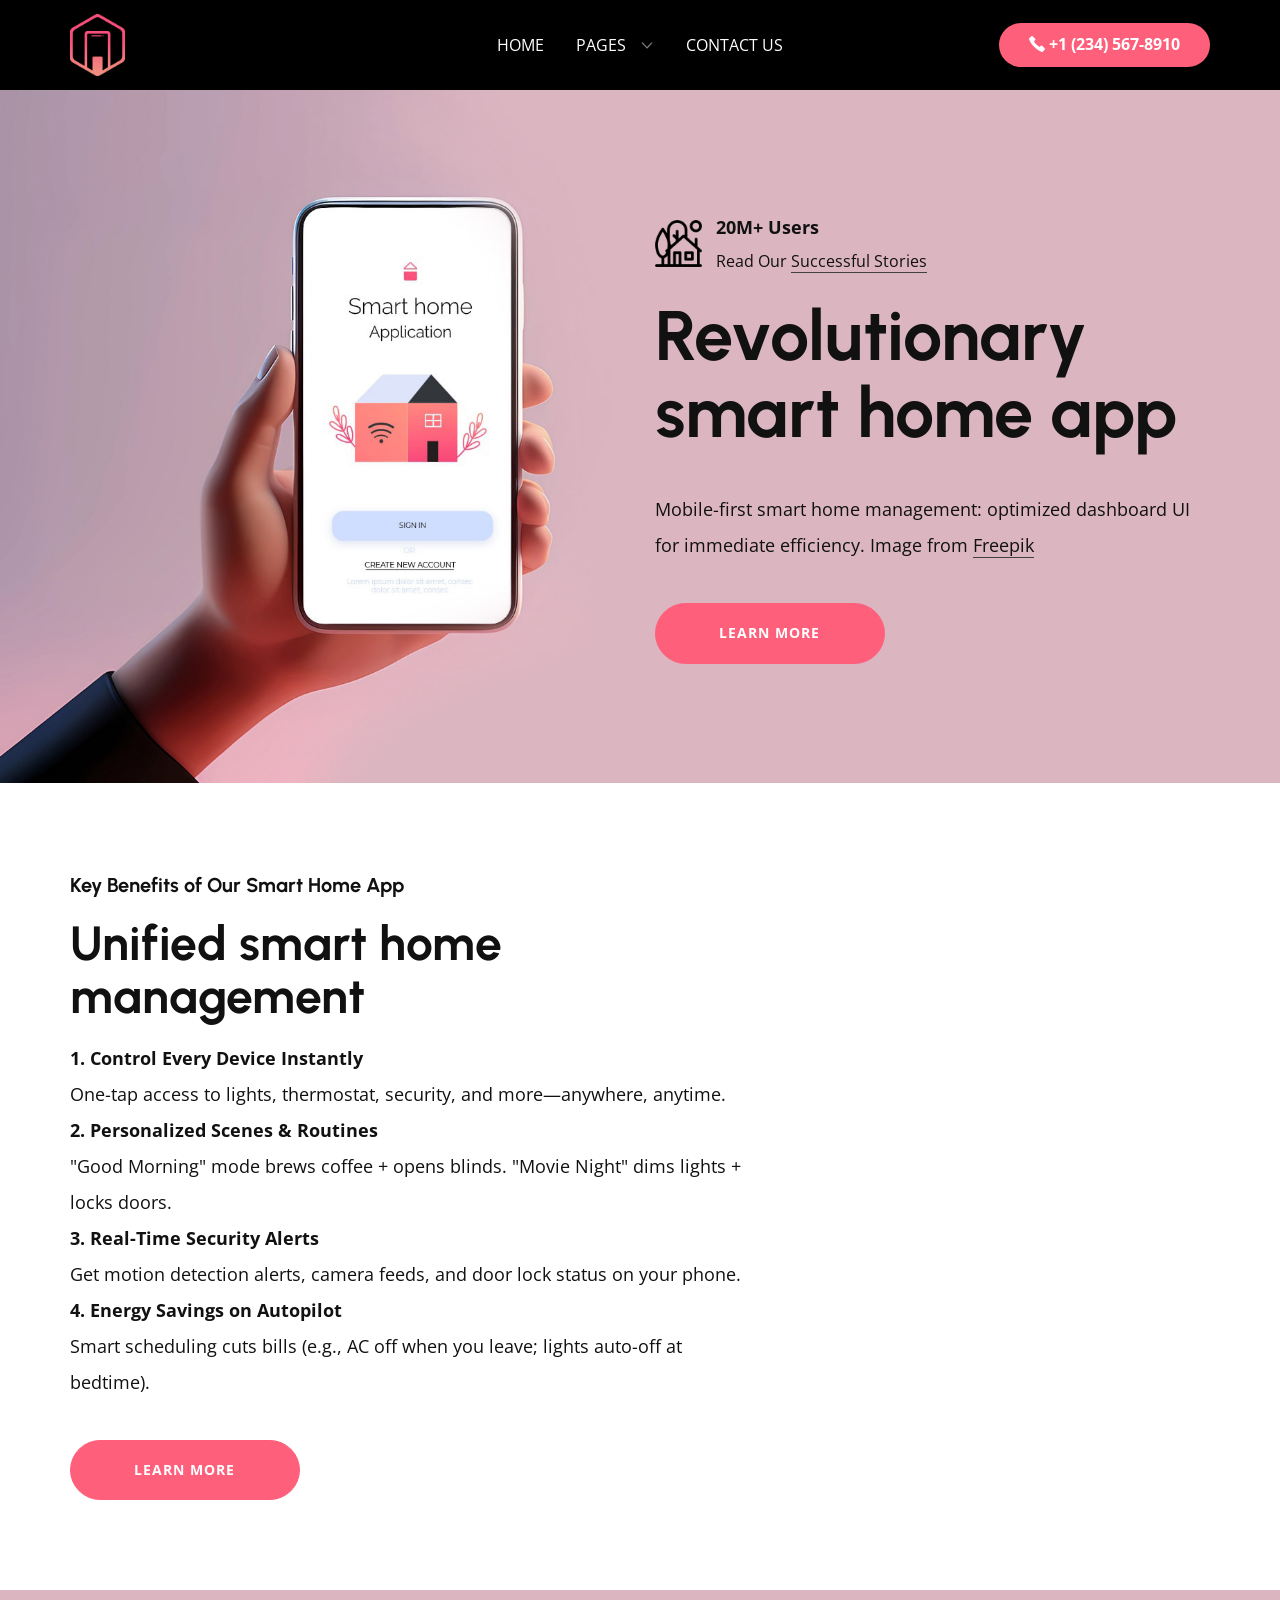
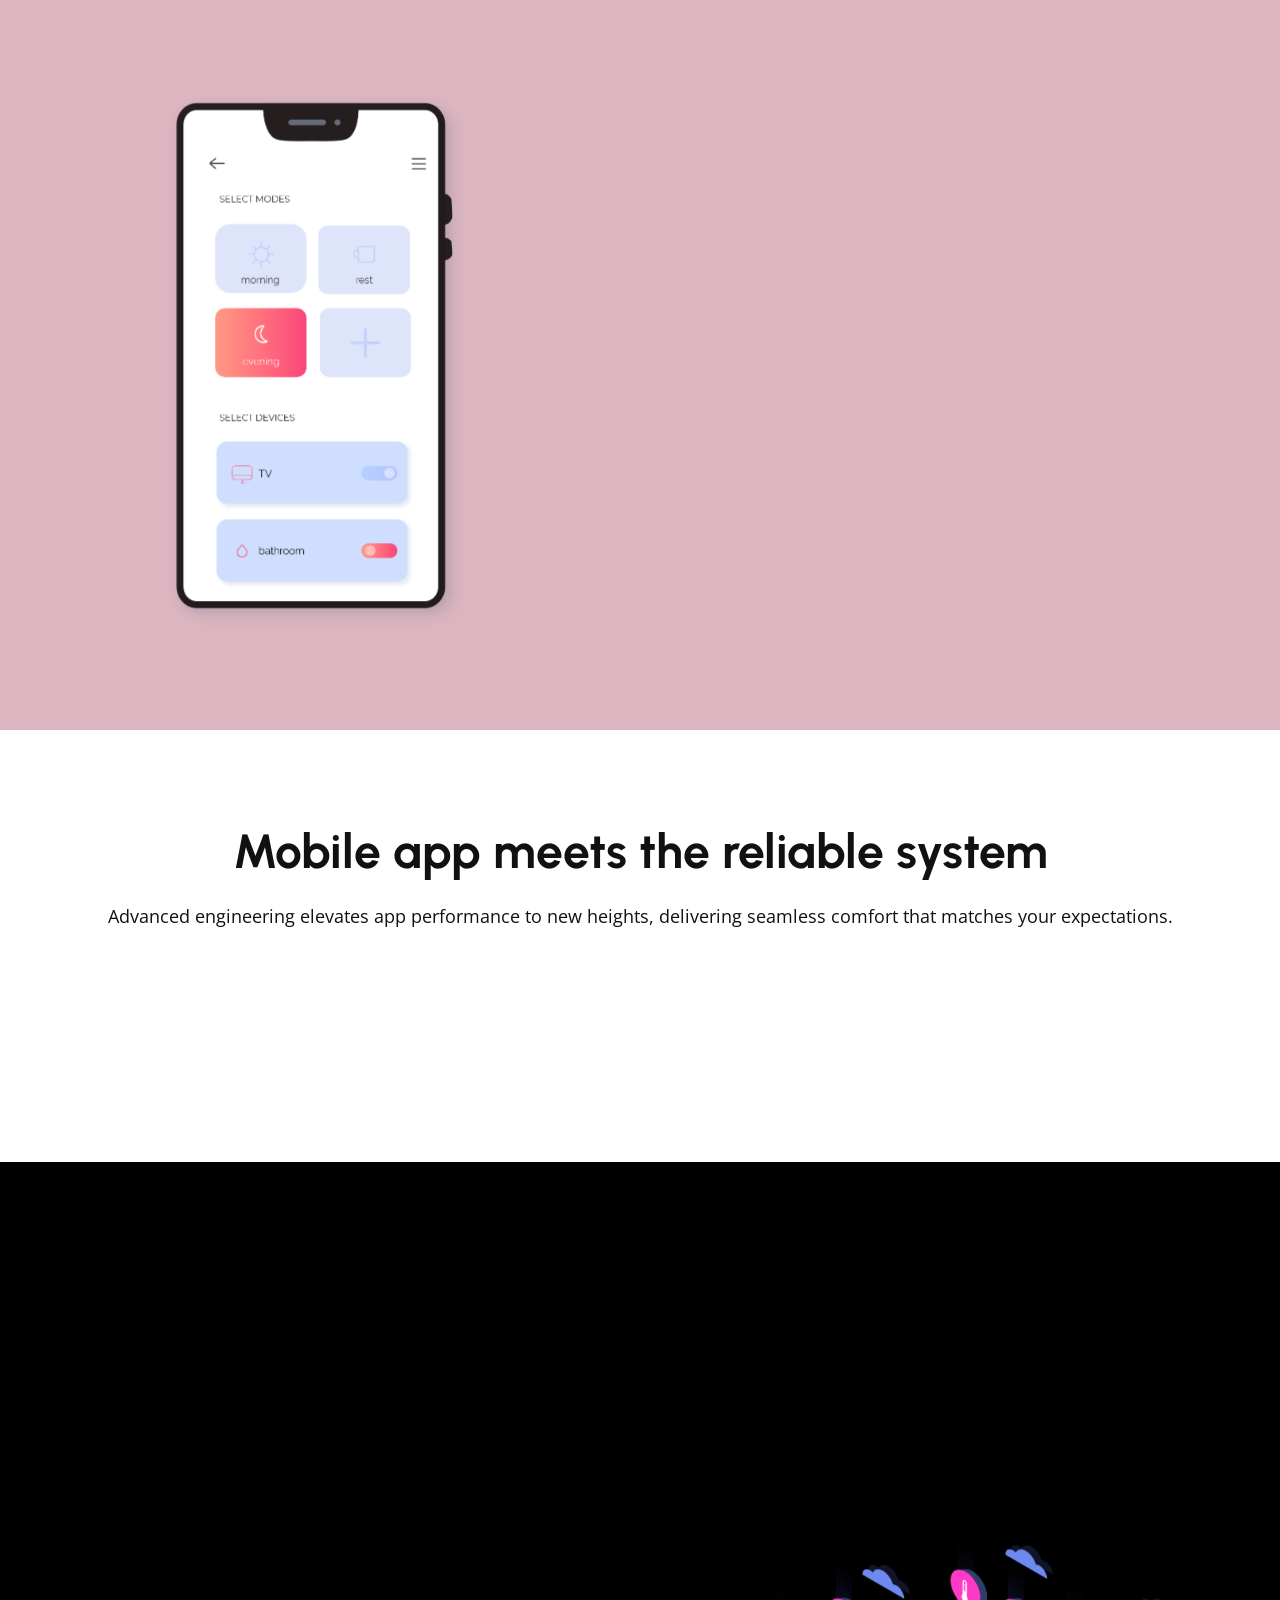
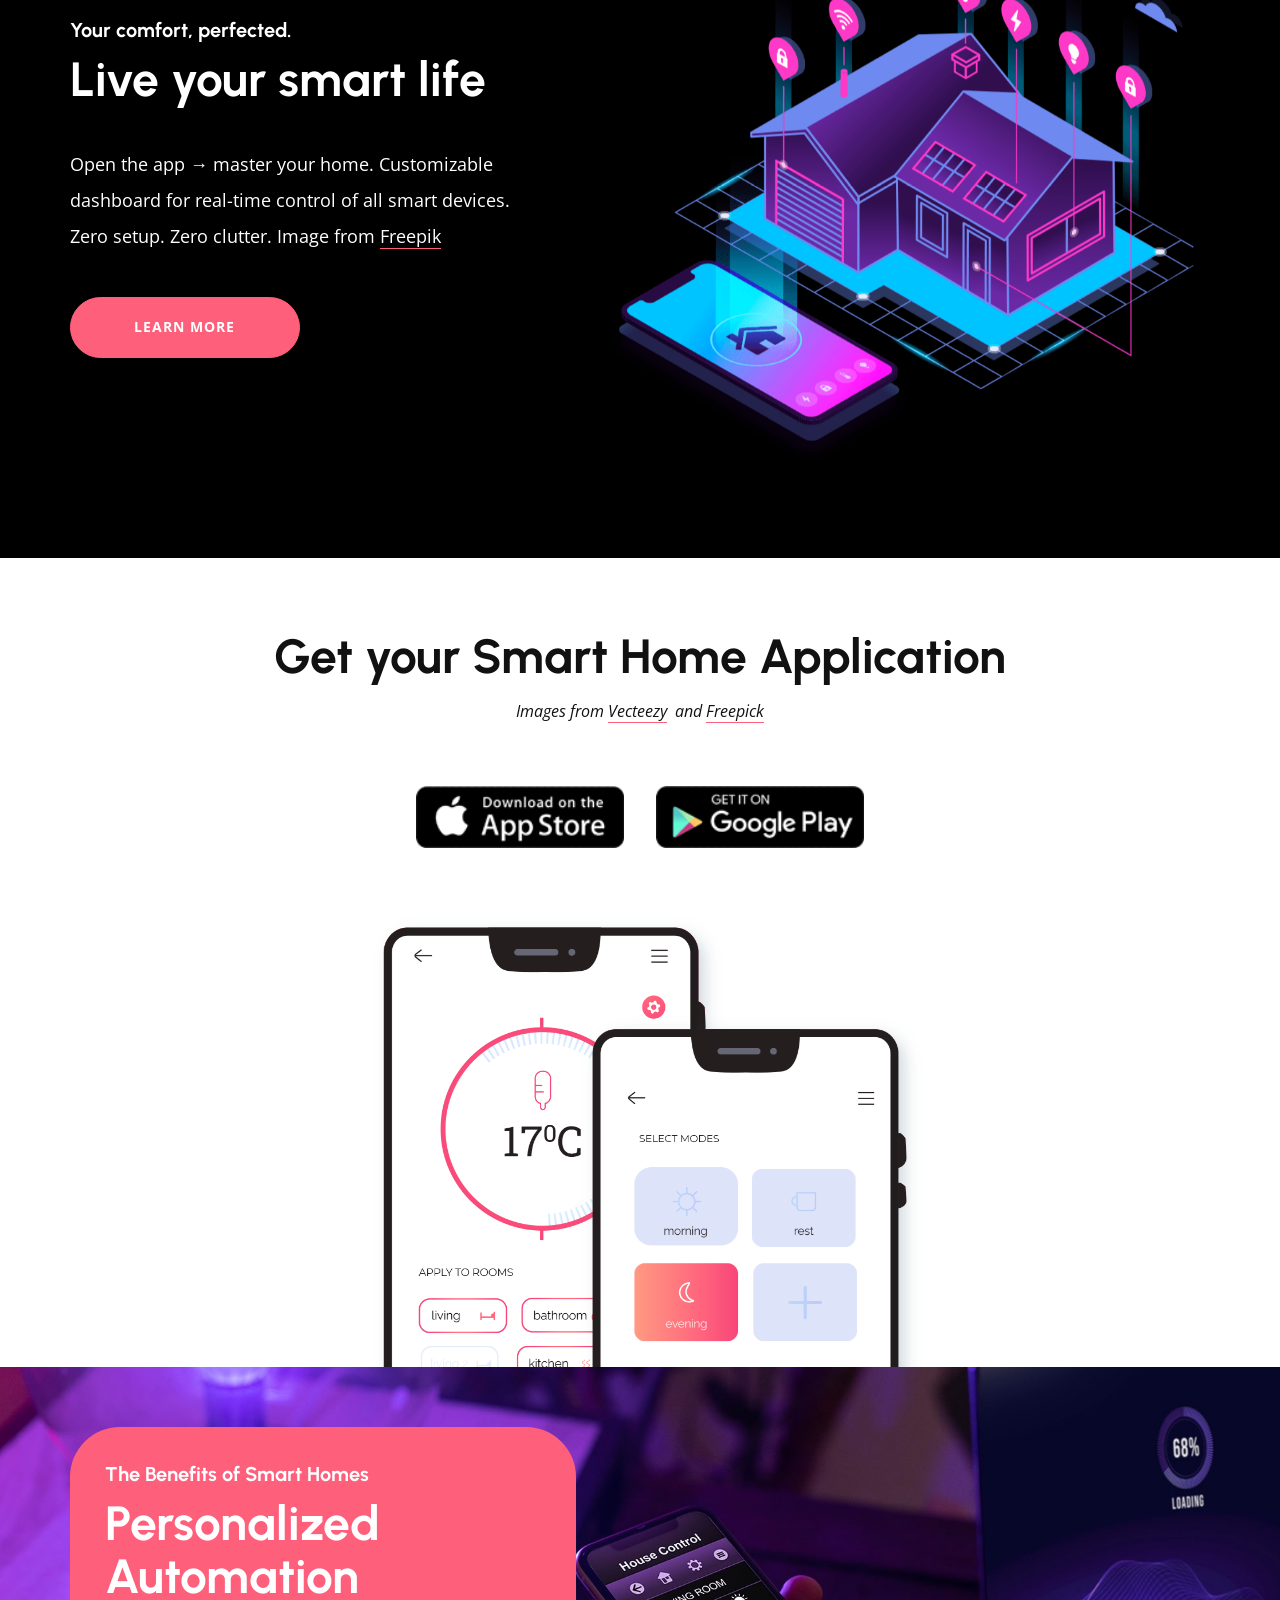
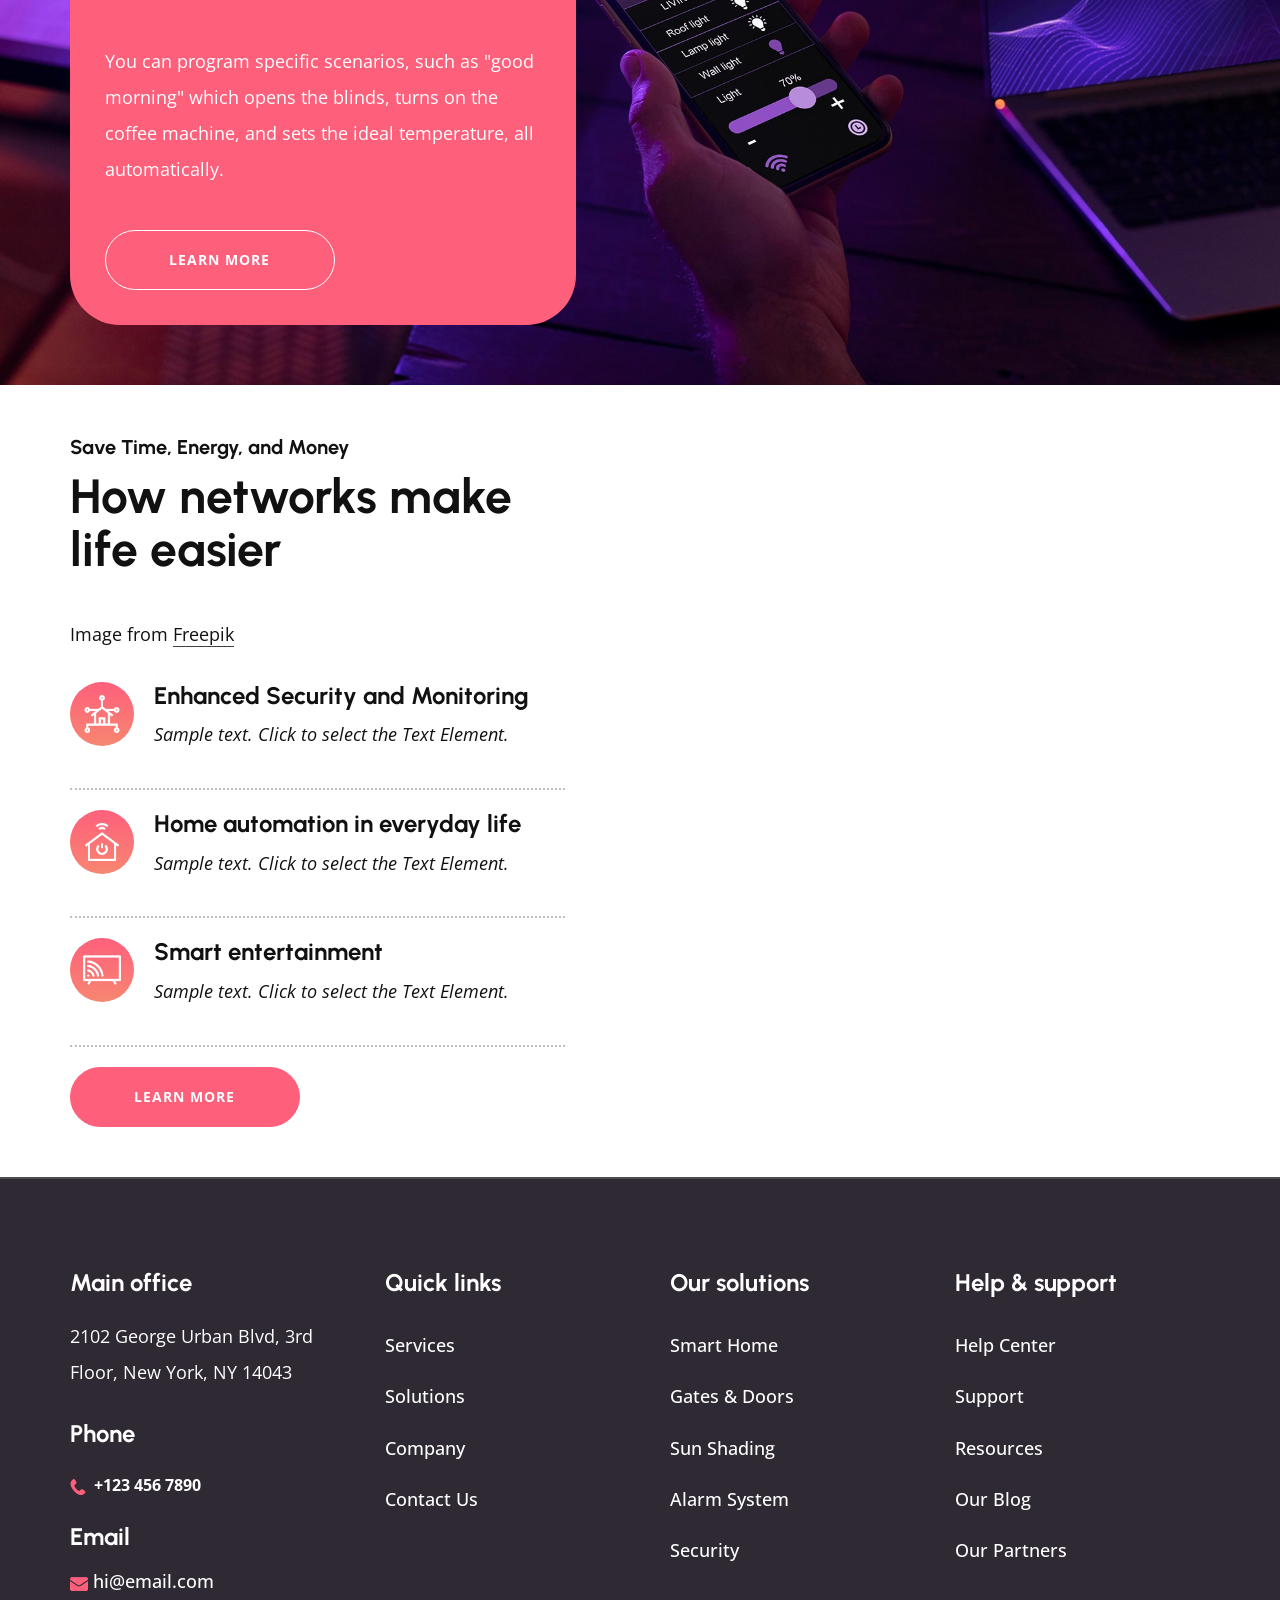
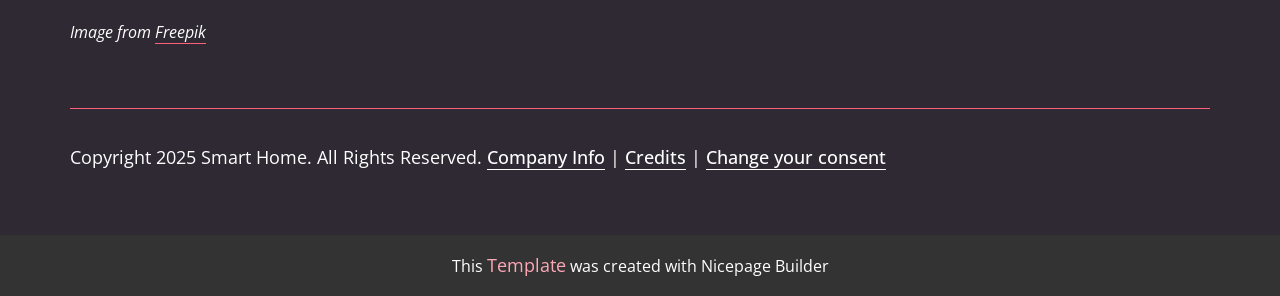
==== index.html @ cfe835c5 "dfd" ====
<!DOCTYPE html>
<html style="font-size: 16px;" lang="en"><head>
    <meta name="viewport" content="width=device-width, initial-scale=1.0">
    <meta charset="utf-8">
    <meta name="keywords" content="​Revolutionarysmart home app, ​Unified smart home management, ​Home with a heart, ​Mobile app meets the reliable system, ​Live your smart life, ​Get your Smart Home Application, ​Personalized Automation, How networks make life easier">
    <meta name="description" content="">
    <title>Home</title>
    <link rel="stylesheet" href="nicepage.css" media="screen">
<link rel="stylesheet" href="index.css" media="screen">
    <script class="u-script" type="text/javascript" src="jquery.js" defer=""></script>
    <script class="u-script" type="text/javascript" src="nicepage.js" defer=""></script>
    <meta name="generator" content="Nicepage 8.4.0, nicepage.com">
    
    
    
    
    
    
    
    
    
    
    <link id="u-page-google-font" rel="stylesheet" href="https://fonts.googleapis.com/css2?display=swap&amp;family=Open+Sans:ital,wght@0,300;0,400;0,500;0,600;0,700;0,800;1,300;1,400;1,500;1,600;1,700;1,800&amp;family=Urbanist:ital,wght@0,100;0,200;0,300;0,400;0,500;0,600;0,700;0,800;0,900;1,100;1,200;1,300;1,400;1,500;1,600;1,700;1,800;1,900">
    <script type="application/ld+json">{
		"@context": "http://schema.org",
		"@type": "Organization",
		"name": "",
		"logo": "images/smart-home-logo.png"
}</script>
    <meta name="theme-color" content="#fe607c">
    <meta property="og:title" content="Home">
    <meta property="og:type" content="website">
  <meta data-intl-tel-input-cdn-path="intlTelInput/"></head>
  <body data-home-page="Home.html" data-home-page-title="Home" data-path-to-root="./" data-include-products="false" class="u-body u-clearfix u-xl-mode" data-lang="en"><header class="u-black u-clearfix u-header" id="header"><div class="u-clearfix u-sheet u-valign-middle-md u-valign-middle-sm u-sheet-1">
        <a href="#" class="u-enable-responsive u-image u-logo u-image-1" data-image-width="284" data-image-height="320">
          <img class="u-logo-image u-logo-image-1" src="images/smart-home-logo.png">
        </a>
        <nav class="u-align-center u-dropdown-icon u-menu u-menu-dropdown u-offcanvas u-menu-1" data-responsive-from="MD" role="navigation">
          <div class="menu-collapse" style="font-size: 1rem; letter-spacing: 0px; text-transform: uppercase;">
            <a class="u-button-style u-custom-active-border-color u-custom-border u-custom-border-color u-custom-borders u-custom-hover-border-color u-custom-left-right-menu-spacing u-custom-padding-bottom u-custom-text-active-color u-custom-text-color u-custom-text-hover-color u-custom-top-bottom-menu-spacing u-hamburger-link u-nav-link u-text-active-palette-1-light-1 u-text-hover-palette-1-light-1 u-hamburger-link-1" href="#" tabindex="-1" aria-label="Open menu" aria-controls="7e61">
              <svg class="u-svg-link" viewBox="0 0 24 24"><use xmlns:xlink="http://www.w3.org/1999/xlink" xlink:href="#menu-hamburger"></use></svg>
              <svg class="u-svg-content" version="1.1" id="menu-hamburger" viewBox="0 0 16 16" x="0px" y="0px" xmlns:xlink="http://www.w3.org/1999/xlink" xmlns="http://www.w3.org/2000/svg"><g><rect y="1" width="16" height="2"></rect><rect y="7" width="16" height="2"></rect><rect y="13" width="16" height="2"></rect>
</g></svg>
            </a>
          </div>
          <div class="u-custom-menu u-nav-container">
            <ul class="u-nav u-spacing-30 u-unstyled u-nav-1" role="menubar"><li role="none" class="u-nav-item"><a tabindex="-1" role="menuitem" class="u-border-active-white u-border-hover-white u-button-style u-nav-link u-text-active-white u-text-body-alt-color u-text-hover-white u-nav-link-2" href="#">Home</a>
</li><li role="none" class="u-nav-item"><a tabindex="-1" role="menuitem" class="u-border-active-white u-border-hover-white u-button-style u-nav-link u-text-active-white u-text-body-alt-color u-text-hover-white u-nav-link-2" aria-haspopup="true">Pages</a><div class="u-nav-popup"><ul role="menu" class="u-h-spacing-25 u-nav u-unstyled u-v-spacing-15 u-nav-2" aria-label="Pages menu"><li role="none" class="u-nav-item"><a role="menuitem" class="u-active-palette-1-base u-button-style u-hover-palette-1-base u-nav-link u-palette-1-dark-3" href="Landing.html">Landing</a>
</li><li role="none" class="u-nav-item"><a role="menuitem" class="u-active-palette-1-base u-button-style u-hover-palette-1-base u-nav-link u-palette-1-dark-3" href="About.html">About Us</a>
</li><li role="none" class="u-nav-item"><a role="menuitem" class="u-active-palette-1-base u-button-style u-hover-palette-1-base u-nav-link u-palette-1-dark-3" href="Services.html">Services</a>
</li><li role="none" class="u-nav-item"><a role="menuitem" class="u-active-palette-1-base u-button-style u-hover-palette-1-base u-nav-link u-palette-1-dark-3" href="Team.html">Our Team</a>
</li><li role="none" class="u-nav-item"><a role="menuitem" class="u-active-palette-1-base u-button-style u-hover-palette-1-base u-nav-link u-palette-1-dark-3" href="Pricing-Page.html">Pricing</a>
</li><li role="none" class="u-nav-item"><a role="menuitem" class="u-active-palette-1-base u-button-style u-hover-palette-1-base u-nav-link u-palette-1-dark-3" href="FAQ-Page.html">FAQ</a>
</li></ul>
</div>
</li><li role="none" class="u-nav-item"><a role="menuitem" class="u-border-active-white u-border-hover-white u-button-style u-nav-link u-text-active-white u-text-body-alt-color u-text-hover-white u-nav-link-2" href="Contact.html">Contact Us</a>
</li></ul>
          </div>
          <div class="u-custom-menu u-nav-container-collapse" id="7e61" role="region" aria-label="Menu panel">
            <div class="u-black u-container-style u-inner-container-layout u-opacity u-opacity-95 u-sidenav">
              <div class="u-inner-container-layout u-sidenav-overflow">
                <div class="u-menu-close u-menu-close-1" tabindex="-1" aria-label="Close menu"></div>
                <ul class="u-align-center u-nav u-popupmenu-items u-unstyled u-nav-3" role="menubar"><li role="none" class="u-nav-item"><a tabindex="-1" role="menuitem" class="u-button-style u-nav-link" href="#">Home</a>
</li><li role="none" class="u-nav-item"><a tabindex="-1" role="menuitem" class="u-button-style u-nav-link" aria-haspopup="true">Pages</a><div class="u-nav-popup"><ul role="menu" class="u-h-spacing-25 u-nav u-unstyled u-v-spacing-15 u-nav-4" aria-label="Pages menu"><li role="none" class="u-nav-item"><a role="menuitem" class="u-button-style u-nav-link" href="Landing.html">Landing</a>
</li><li role="none" class="u-nav-item"><a role="menuitem" class="u-button-style u-nav-link" href="About.html">About Us</a>
</li><li role="none" class="u-nav-item"><a role="menuitem" class="u-button-style u-nav-link" href="Services.html">Services</a>
</li><li role="none" class="u-nav-item"><a role="menuitem" class="u-button-style u-nav-link" href="Team.html">Our Team</a>
</li><li role="none" class="u-nav-item"><a role="menuitem" class="u-button-style u-nav-link" href="Pricing-Page.html">Pricing</a>
</li><li role="none" class="u-nav-item"><a role="menuitem" class="u-button-style u-nav-link" href="FAQ-Page.html">FAQ</a>
</li></ul>
</div>
</li><li role="none" class="u-nav-item"><a role="menuitem" class="u-button-style u-nav-link" href="Contact.html">Contact Us</a>
</li></ul>
                <a href="tel:+12345678910" class="u-btn u-btn-round u-button-style u-enable-responsive u-hover-palette-1-dark-1 u-palette-1-base u-radius-50 u-text-active-white u-btn-1"><span class="u-icon u-icon-1"><svg class="u-svg-content" viewBox="0 0 891.024 891.024" style="width: 1em; height: 1em;"><g><path d="M2.8,180.875c46.6,134,144.7,286.2,282.9,424.399c138.2,138.2,290.4,236.301,424.4,282.9c18.2,6.3,38.3,1.8,52-11.8
		l92.7-92.7l21.6-21.6c19.5-19.5,19.5-51.2,0-70.7l-143.5-143.4c-19.5-19.5-51.2-19.5-70.7,0l-38.899,38.9
		c-20.2,20.2-52.4,22.2-75,4.6c-44.7-34.8-89-73.899-131.9-116.8c-42.9-42.9-82-87.2-116.8-131.9c-17.601-22.6-15.601-54.7,4.6-75
		l38.9-38.9c19.5-19.5,19.5-51.2,0-70.7l-143.5-143.5c-19.5-19.5-51.2-19.5-70.7,0l-21.6,21.6l-92.7,92.7
		C1,142.575-3.5,162.675,2.8,180.875z"></path>
</g></svg></span>+1 (234) 567-8910 
                </a>
              </div>
            </div>
            <div class="u-black u-menu-overlay u-opacity u-opacity-70"></div>
          </div>
          <style class="menu-style">@media (max-width: 939px) {
                    [data-responsive-from="MD"] .u-nav-container {
                        display: none;
                    }
                    [data-responsive-from="MD"] .menu-collapse {
                        display: block;
                    }
                }</style>
        </nav>
        <a href="tel:+12345678910" class="u-active-palette-2-base u-border-none u-btn u-btn-round u-button-style u-enable-responsive u-hover-palette-2-base u-radius-50 u-text-active-white u-btn-2"><span class="u-icon u-icon-2"><svg class="u-svg-content" viewBox="0 0 891.024 891.024" style="width: 1em; height: 1em;"><g><path d="M2.8,180.875c46.6,134,144.7,286.2,282.9,424.399c138.2,138.2,290.4,236.301,424.4,282.9c18.2,6.3,38.3,1.8,52-11.8
		l92.7-92.7l21.6-21.6c19.5-19.5,19.5-51.2,0-70.7l-143.5-143.4c-19.5-19.5-51.2-19.5-70.7,0l-38.899,38.9
		c-20.2,20.2-52.4,22.2-75,4.6c-44.7-34.8-89-73.899-131.9-116.8c-42.9-42.9-82-87.2-116.8-131.9c-17.601-22.6-15.601-54.7,4.6-75
		l38.9-38.9c19.5-19.5,19.5-51.2,0-70.7l-143.5-143.5c-19.5-19.5-51.2-19.5-70.7,0l-21.6,21.6l-92.7,92.7
		C1,142.575-3.5,162.675,2.8,180.875z"></path>
</g></svg></span>+1 (234) 567-8910 
        </a>
      </div></header>
    <section class="u-clearfix u-container-align-left u-custom-color-1 u-valign-middle-md u-section-1" id="block-1">
      <div class="custom-expanded data-layout-selected u-clearfix u-layout-wrap u-layout-wrap-1">
        <div class="u-layout">
          <div class="u-layout-row">
            <div class="u-container-align-center u-container-style u-image u-layout-cell u-size-30-lg u-size-31-xl u-size-60-md u-size-60-sm u-size-60-xs u-image-1" data-image-width="1468" data-image-height="1000" data-animation-name="customAnimationIn" data-animation-duration="1000" data-animation-delay="0">
              <div class="u-container-layout u-valign-bottom u-container-layout-1"></div>
            </div>
            <div class="u-container-align-left u-container-style u-layout-cell u-size-29-xl u-size-30-lg u-size-60-md u-size-60-sm u-size-60-xs u-layout-cell-2" data-animation-name="customAnimationIn" data-animation-duration="1000" data-animation-delay="0">
              <div class="u-container-layout u-valign-middle u-container-layout-2">
                <div class="custom-expanded u-container-align-left u-container-style u-group u-shape-rectangle u-group-1">
                  <div class="u-container-layout u-valign-middle u-container-layout-3">
                    <p class="u-align-left u-text u-text-1">20M+ Users<span style="font-weight: 400;"></span>
                      <br>
                    </p><span class="u-align-left u-file-icon u-icon u-icon-1"><img src="images/2163300.png" alt=""></span>
                    <p class="u-align-left u-text u-text-2">Read Our <a href="#" class="u-active-none u-border-1 u-border-grey-75 u-border-hover-grey-75 u-border-no-left u-border-no-right u-border-no-top u-btn u-button-link u-button-style u-hover-none u-none u-text-body-color u-btn-1">Successful Stories</a>
                    </p>
                  </div>
                </div>
                <h1 class="u-align-left u-text u-text-3"> Revolutionary<br>smart home app
                </h1>
                <p class="u-align-left u-text u-text-default u-text-4"> Mobile-first smart home management: optimized dashboard UI for immediate efficiency. Image from <a href="https://www.freepik.com/" class="u-active-none u-border-1 u-border-grey-75 u-border-hover-grey-75 u-border-no-left u-border-no-right u-border-no-top u-btn u-button-link u-button-style u-hover-none u-none u-text-body-color u-btn-2" target="_blank" data-animation-name="" data-animation-duration="0" data-animation-delay="0" data-animation-direction="">Freepik</a>
                </p>
                <a href="" class="u-active-black u-align-left u-border-1 u-border-active-black u-border-hover-black u-border-palette-1-base u-btn u-btn-round u-button-style u-hover-black u-palette-1-base u-radius u-text-active-white u-text-hover-white u-btn-3">learn more</a>
              </div>
            </div>
          </div>
        </div>
      </div>
    </section>
    <section class="u-align-center u-clearfix u-container-align-center u-container-align-left u-section-2" id="block-2">
      <div class="u-clearfix u-sheet u-valign-middle u-sheet-1">
        <div class="data-layout-selected u-clearfix u-expanded-width u-layout-wrap u-layout-wrap-1">
          <div class="u-layout">
            <div class="u-layout-row">
              <div class="u-container-align-left u-container-style u-layout-cell u-size-33-lg u-size-38-xl u-size-60-md u-size-60-sm u-size-60-xs u-layout-cell-1" data-animation-name="customAnimationIn" data-animation-duration="1000" data-animation-delay="0">
                <div class="u-container-layout u-valign-middle u-container-layout-1">
                  <h5 class="u-align-left u-text u-text-1"> Key Benefits of Our Smart Home App</h5>
                  <h2 class="u-align-left u-text u-text-default u-text-2"> Unified smart home management</h2>
                  <p class="u-align-left u-file-icon u-text u-text-3"><span style="font-weight: 700;"> 1. Control Every Device Instantly</span>
                    <br>One-tap access to lights, thermostat, security, and more—anywhere, anytime.<br><span style="font-weight: 700;">2. Personalized Scenes &amp; Routines</span>
                    <br>"Good Morning" mode brews coffee + opens blinds. "Movie Night" dims lights + locks doors.<br><span style="font-weight: 700;">3. Real-Time Security Alerts</span>
                    <br>Get motion detection alerts, camera feeds, and door lock status on your phone.<br><span style="font-weight: 700;">4. Energy Savings on Autopilot</span>
                    <br>Smart scheduling cuts bills (e.g., AC off when you leave; lights auto-off at bedtime).
                  </p>
                  <a href="" class="u-active-black u-align-left u-border-1 u-border-active-black u-border-hover-black u-border-palette-1-base u-btn u-btn-round u-button-style u-hover-black u-palette-1-base u-radius u-text-active-white u-text-hover-white u-btn-1">learn more</a>
                </div>
              </div>
              <div class="u-container-align-center u-container-style u-image u-image-round u-layout-cell u-radius u-size-22-xl u-size-27-lg u-size-60-md u-size-60-sm u-size-60-xs u-image-1" data-image-width="800" data-image-height="1203" data-animation-name="customAnimationIn" data-animation-duration="1500" data-animation-delay="750">
                <div class="u-container-layout u-container-layout-2"></div>
              </div>
            </div>
          </div>
        </div>
      </div>
    </section>
    <section class="u-clearfix u-container-align-left u-custom-color-1 u-valign-middle-md u-section-3" id="block-3">
      <div class="u-clearfix u-sheet u-valign-middle-lg u-sheet-1">
        <div class="data-layout-selected u-clearfix u-expanded-width u-gutter-40 u-layout-wrap u-layout-wrap-1">
          <div class="u-layout">
            <div class="u-layout-row">
              <div class="u-container-align-center u-container-style u-layout-cell u-size-27-lg u-size-27-xl u-size-60-md u-size-60-sm u-size-60-xs u-layout-cell-1">
                <div class="u-container-layout u-valign-middle u-container-layout-1">
                  <div class="u-expanded-width-xs u-gradient u-preserve-proportions u-shape u-shape-circle u-shape-1" data-animation-name="fadeIn" data-animation-duration="2200" data-animation-delay="500">
                    <div class="u-preserve-proportions-child" style="padding-top: 100%;"></div>
                  </div>
                  <img class="custom-expanded u-image u-image-contain u-image-1" src="images/app.png" data-image-width="855" data-image-height="1351" data-animation-name="flipIn" data-animation-duration="1000" data-animation-delay="200" data-animation-out="0" data-animation-direction="X">
                </div>
              </div>
              <div class="u-container-align-left-xl u-container-style u-layout-cell u-size-33-lg u-size-33-xl u-size-60-md u-size-60-sm u-size-60-xs u-layout-cell-2" data-animation-name="customAnimationIn" data-animation-duration="1000" data-animation-delay="200" data-animation-direction="X">
                <div class="u-container-layout u-valign-middle-lg u-valign-middle-sm u-valign-middle-xl u-valign-middle-xs u-container-layout-2">
                  <h5 class="u-align-left u-text u-text-default u-text-1"> Stop managing devices. Start living.</h5>
                  <h2 class="u-align-left u-text u-text-2"> Home with a heart</h2>
                  <p class="u-align-left u-text u-text-default u-text-3"> Control your entire smart home instantly. An intuitive mobile dashboard shows exactly the data you need—all in one place. Image from <a href="https://www.freepik.com/" class="u-active-none u-border-1 u-border-grey-75 u-border-hover-grey-75 u-border-no-left u-border-no-right u-border-no-top u-btn u-button-link u-button-style u-hover-none u-none u-text-body-color u-btn-1" target="_blank" data-animation-name="" data-animation-duration="0" data-animation-delay="0" data-animation-direction="">Freepik</a>
                  </p><span class="u-align-left u-file-icon u-icon u-text-palette-1-base u-icon-1"><img src="images/4744132-8deafcc4.png" alt=""></span>
                  <p class="u-align-left u-text u-text-4"> Haptic technology makes life easier for visually impaired people.</p>
                  <a href="" class="u-active-black u-align-left u-border-1 u-border-active-black u-border-hover-black u-border-palette-1-base u-btn u-btn-round u-button-style u-hover-black u-palette-1-base u-radius u-text-active-white u-text-hover-white u-btn-2">Learn more </a>
                </div>
              </div>
            </div>
          </div>
        </div>
      </div>
    </section>
    <section class="u-align-center-lg u-align-center-md u-align-center-sm u-align-center-xs u-black u-clearfix u-container-align-center u-section-4" id="block-4">
      <div class="custom-expanded u-align-center u-container-align-center u-container-style u-expanded-width-xl u-group u-white u-group-1">
        <div class="u-container-layout u-valign-top u-container-layout-1">
          <h2 class="u-text u-text-1"> Mobile app meets the reliable system</h2>
          <p class="u-text u-text-2"> Advanced engineering elevates app performance to new heights, delivering seamless comfort that matches your expectations.</p>
        </div>
      </div>
      <div class="u-list u-list-1">
        <div class="u-repeater u-repeater-1">
          <div class="u-align-center u-container-align-center u-container-style u-gradient u-list-item u-radius u-repeater-item u-shape-round u-list-item-1" data-animation-name="customAnimationIn" data-animation-duration="1000" data-animation-delay="200">
            <div class="u-container-layout u-similar-container u-valign-top-lg u-valign-top-md u-valign-top-sm u-container-layout-2">
              <div class="u-align-center u-border-10 u-border-white u-container-align-center u-container-align-left u-container-style u-group u-shape-circle u-group-2">
                <div class="u-container-layout u-valign-middle u-container-layout-3">
                  <h3 class="u-align-center u-text u-text-body-alt-color u-text-default u-text-3" data-animation-name="counter" data-animation-event="scroll" data-animation-duration="3000">5<span style="font-weight: 400;">x</span>
                  </h3>
                </div>
              </div>
              <h6 class="u-align-center-lg u-align-center-md u-align-center-sm u-align-center-xs u-text u-text-body-alt-color u-text-4"> faster <br>app launch
              </h6>
            </div>
          </div>
          <div class="u-align-center u-container-align-center u-container-style u-gradient u-list-item u-radius u-repeater-item u-shape-round u-list-item-2" data-animation-name="customAnimationIn" data-animation-duration="1000" data-animation-delay="200">
            <div class="u-container-layout u-similar-container u-valign-top-lg u-valign-top-md u-valign-top-sm u-container-layout-4">
              <div class="u-align-center u-border-10 u-border-white u-container-align-center u-container-style u-group u-shape-circle u-group-3">
                <div class="u-container-layout u-valign-middle u-container-layout-5">
                  <h3 class="u-align-center u-text u-text-body-alt-color u-text-default u-text-5" data-animation-name="counter" data-animation-event="scroll" data-animation-duration="3000">17<span style="font-weight: 400;">x</span>
                  </h3>
                </div>
              </div>
              <h6 class="u-align-center-lg u-align-center-md u-align-center-sm u-align-center-xs u-text u-text-body-alt-color u-text-6"> faster <br>app download
              </h6>
            </div>
          </div>
          <div class="u-align-center u-container-align-center u-container-style u-gradient u-list-item u-radius u-repeater-item u-shape-round u-list-item-3" data-animation-name="customAnimationIn" data-animation-duration="1000" data-animation-delay="200">
            <div class="u-container-layout u-similar-container u-valign-top-lg u-valign-top-md u-valign-top-sm u-container-layout-6">
              <div class="u-align-center u-border-10 u-border-white u-container-align-center u-container-align-left u-container-style u-group u-shape-circle u-group-4">
                <div class="u-container-layout u-valign-middle u-container-layout-7">
                  <h3 class="u-align-center u-text u-text-body-alt-color u-text-default u-text-7" data-animation-name="counter" data-animation-event="scroll" data-animation-duration="3000">17<span style="font-weight: 400;">x</span>
                  </h3>
                </div>
              </div>
              <h6 class="u-align-center-lg u-align-center-md u-align-center-sm u-align-center-xs u-text u-text-body-alt-color u-text-8"> less phone <br>battery usage
              </h6>
            </div>
          </div>
          <div class="u-align-center u-container-align-center u-container-style u-gradient u-list-item u-radius u-repeater-item u-shape-round u-list-item-4" data-animation-name="customAnimationIn" data-animation-duration="1000" data-animation-delay="200">
            <div class="u-container-layout u-similar-container u-valign-top-lg u-valign-top-md u-valign-top-sm u-container-layout-8">
              <div class="u-align-center u-border-10 u-border-white u-container-align-center u-container-style u-group u-shape-circle u-group-5">
                <div class="u-container-layout u-valign-middle u-container-layout-9">
                  <h3 class="u-align-center u-text u-text-body-alt-color u-text-default u-text-9" data-animation-name="counter" data-animation-event="scroll" data-animation-duration="3000">100<span style="font-weight: 400;">%</span>
                  </h3>
                </div>
              </div>
              <h6 class="u-align-center-lg u-align-center-md u-align-center-sm u-align-center-xs u-text u-text-body-alt-color u-text-10"> faster connection</h6>
            </div>
          </div>
        </div>
      </div>
    </section>
    <section class="u-black u-clearfix u-container-align-center u-valign-middle-md u-section-5" id="block-5">
      <div class="u-clearfix u-sheet u-valign-middle u-sheet-1">
        <div class="data-layout-selected u-clearfix u-expanded-width u-gutter-0 u-layout-wrap u-layout-wrap-1">
          <div class="u-layout">
            <div class="u-layout-row">
              <div class="u-container-align-left u-container-style u-layout-cell u-size-28-lg u-size-28-xl u-size-60-md u-size-60-sm u-size-60-xs u-layout-cell-1" data-animation-name="customAnimationIn" data-animation-duration="1000" data-animation-delay="200">
                <div class="u-container-layout u-valign-middle u-container-layout-1">
                  <h5 class="u-align-left u-text u-text-default u-text-1"> Your comfort, perfected.</h5>
                  <h2 class="u-align-left u-text u-text-2"> Live your smart life</h2>
                  <p class="u-align-left u-text u-text-default u-text-3"> Open the app → master your home. Customizable dashboard for real-time control of all smart devices. Zero setup. Zero clutter. Image from <a href="https://www.freepik.com/" class="u-active-none u-border-1 u-border-active-white u-border-hover-white u-border-no-left u-border-no-right u-border-no-top u-border-palette-1-base u-btn u-button-link u-button-style u-hover-none u-none u-text-body-alt-color u-btn-1" target="_blank" data-animation-name="" data-animation-duration="0" data-animation-delay="0" data-animation-direction="">Freepik</a>
                  </p>
                  <a href="" class="u-active-white u-align-left u-border-1 u-border-active-white u-border-hover-white u-border-palette-1-base u-btn u-btn-round u-button-style u-hover-white u-palette-1-base u-radius u-text-active-palette-1-base u-text-hover-palette-1-base u-btn-2">Learn more </a>
                </div>
              </div>
              <div class="u-container-style u-layout-cell u-size-32-lg u-size-32-xl u-size-60-md u-size-60-sm u-size-60-xs u-layout-cell-2" data-animation-name="customAnimationIn" data-animation-duration="1000" data-animation-delay="200">
                <div class="u-container-layout u-valign-middle u-container-layout-2">
                  <img class="u-expanded-width u-image u-image-contain u-image-default u-preserve-proportions u-image-1" src="images/5654005-min.png" alt="" data-image-width="842" data-image-height="842">
                </div>
              </div>
            </div>
          </div>
        </div>
      </div>
    </section>
    <section class="u-clearfix u-container-align-center u-white u-section-6" id="block-6">
      <div class="u-clearfix u-sheet u-valign-bottom-lg u-valign-bottom-sm u-valign-bottom-xl u-valign-bottom-xs u-sheet-1">
        <h2 class="u-align-center u-text u-text-default u-text-1" data-animation-name="fadeIn" data-animation-duration="1000" data-animation-delay="0"> Get your Smart Home Application</h2>
        <p class="u-align-center u-text u-text-body-color u-text-default u-text-2">Images from <a href="https://www.vecteezy.com/" class="u-border-1 u-border-active-grey-50 u-border-hover-grey-50 u-border-no-left u-border-no-right u-border-no-top u-border-palette-1-base u-bottom-left-radius-0 u-bottom-right-radius-0 u-btn u-button-link u-button-style u-none u-radius-0 u-text-body-color u-top-left-radius-0 u-top-right-radius-0 u-btn-1" target="_blank">Vecteezy</a>&nbsp; and <a href="https://www.freepik.com/" class="u-border-1 u-border-active-grey-50 u-border-hover-grey-50 u-border-no-left u-border-no-right u-border-no-top u-border-palette-1-base u-btn u-button-link u-button-style u-none u-text-body-color u-btn-2" data-animation-name="" data-animation-duration="0" data-animation-delay="0" data-animation-direction="">Freepick</a>
        </p>
        <div class="u-list u-list-1">
          <div class="u-repeater u-repeater-1">
            <div class="u-container-style u-list-item u-repeater-item">
              <div class="u-container-layout u-similar-container u-valign-middle-xs u-container-layout-1">
                <img class="u-image u-image-contain u-image-default u-preserve-proportions u-image-1" src="images/app1.png" alt="" data-image-width="167" data-image-height="50">
              </div>
            </div>
            <div class="u-container-align-center u-container-style u-list-item u-repeater-item">
              <div class="u-container-layout u-similar-container u-valign-middle-xs u-container-layout-2">
                <img class="u-image u-image-contain u-image-default u-preserve-proportions u-image-2" src="images/playstore.png" alt="" data-image-width="168" data-image-height="50">
              </div>
            </div>
          </div>
        </div>
        <div class="u-align-center-sm u-align-center-xs u-expanded-width-md u-expanded-width-sm u-expanded-width-xs u-shape u-shape-svg u-text-palette-1-base u-shape-1" data-animation-name="flipIn" data-animation-duration="200" data-animation-delay="500" data-animation-direction="X">
          <svg class="u-svg-link" preserveAspectRatio="none" viewBox="0 0 160 80" style=""><use xlink:href="#svg-3058"></use></svg>
          <svg class="u-svg-content" viewBox="0 0 160 80" x="0px" y="0px" id="svg-3058"><path d="M80,0C35.8,0,0,35.8,0,80h160C160,35.8,124.2,0,80,0z"></path></svg>
        </div>
        <img class="custom-expanded u-align-center-sm u-align-center-xs u-image u-image-default u-image-3" src="images/2-views.png" alt="" data-image-width="1081" data-image-height="861" data-animation-name="customAnimationIn" data-animation-duration="200" data-animation-delay="0">
      </div>
    </section>
    <section class="skrollable u-clearfix u-container-align-left-lg u-container-align-left-md u-container-align-left-xl u-image u-section-7" id="block-7">
      <div class="u-clearfix u-sheet u-valign-middle u-sheet-1">
        <div class="u-align-center u-container-align-center u-container-align-left u-container-style u-group u-palette-1-base u-radius u-shape-round u-group-1">
          <div class="u-container-layout u-valign-middle u-container-layout-1">
            <h5 class="u-align-left u-text u-text-default u-text-1"> The Benefits of Smart Homes</h5>
            <h2 class="u-align-left u-text u-text-2"> Personalized Automation</h2>
            <p class="u-align-left u-text u-text-default u-text-3">You can program specific scenarios, such as "good morning" which opens the blinds, turns on the coffee machine, and sets the ideal temperature, all automatically.&nbsp;</p>
            <a href="" class="u-active-white u-align-left u-border-1 u-border-active-white u-border-hover-white u-border-white u-btn u-btn-round u-button-style u-hover-white u-palette-1-base u-radius u-text-active-palette-1-base u-text-hover-palette-1-base u-btn-1">Learn more </a>
          </div>
        </div>
      </div>
    </section>
    <section class="u-clearfix u-section-8" id="block-8">
      <div class="data-layout-selected u-clearfix u-layout-wrap u-layout-wrap-1">
        <div class="u-layout">
          <div class="u-layout-row">
            <div class="u-container-align-left u-container-style u-layout-cell u-left-cell u-shape-rectangle u-size-27-lg u-size-27-xl u-size-60-md u-size-60-sm u-size-60-xs u-layout-cell-1" data-animation-name="customAnimationIn" data-animation-duration="1500" data-animation-delay="250">
              <div class="u-container-layout u-valign-middle u-container-layout-1">
                <h5 class="u-align-left u-text u-text-default u-text-1"> Save Time, Energy, and Money</h5>
                <h2 class="u-align-left u-text u-text-2">How networks make life easier</h2>
                <p class="u-align-left u-text u-text-default u-text-3">Image from <a href="https://www.freepik.com/" class="u-active-none u-border-1 u-border-grey-75 u-border-hover-grey-75 u-border-no-left u-border-no-right u-border-no-top u-btn u-button-link u-button-style u-hover-none u-none u-text-body-color u-btn-1" target="_blank" data-animation-name="" data-animation-duration="0" data-animation-delay="0" data-animation-direction="">Freepik</a>
                </p>
                <div class="u-expanded-width u-list u-list-1">
                  <div class="u-repeater u-repeater-1">
                    <div class="u-border-2 u-border-grey-25 u-border-no-left u-border-no-right u-border-no-top u-container-style u-list-item u-repeater-item u-list-item-1">
                      <div class="u-container-layout u-similar-container u-container-layout-2"><span class="u-align-left u-file-icon u-gradient u-icon u-icon-circle u-text-white u-icon-1"><img src="images/2204974-e25a9c76.png" alt=""></span>
                        <h4 class="u-text u-text-4"> Enhanced Security and Monitoring</h4>
                        <p class="u-text u-text-5">Sample text. Click to select the Text Element.</p>
                      </div>
                    </div>
                    <div class="u-border-2 u-border-grey-25 u-border-no-left u-border-no-right u-border-no-top u-container-style u-list-item u-repeater-item u-list-item-2">
                      <div class="u-container-layout u-similar-container u-container-layout-3"><span class="u-align-left u-file-icon u-gradient u-icon u-icon-circle u-text-white u-icon-2"><img src="images/10223795-724f037a.png" alt=""></span>
                        <h4 class="u-text u-text-6"> Home automation in everyday life</h4>
                        <p class="u-text u-text-7">Sample text. Click to select the Text Element.</p>
                      </div>
                    </div>
                    <div class="u-border-2 u-border-grey-25 u-border-no-left u-border-no-right u-border-no-top u-container-style u-list-item u-repeater-item u-list-item-3">
                      <div class="u-container-layout u-similar-container u-container-layout-4"><span class="u-align-left u-file-icon u-gradient u-icon u-icon-circle u-text-white u-icon-3"><img src="images/8581716-fe04dfea.png" alt=""></span>
                        <h4 class="u-text u-text-8"> Smart entertainment</h4>
                        <p class="u-text u-text-9">Sample text. Click to select the Text Element.</p>
                      </div>
                    </div>
                  </div>
                </div>
                <a href="" class="u-active-black u-align-left u-border-1 u-border-active-black u-border-hover-black u-border-palette-1-base u-btn u-btn-round u-button-style u-hover-black u-palette-1-base u-radius u-text-active-white u-text-hover-white u-btn-2">Learn more </a>
              </div>
            </div>
            <div class="u-container-align-left-md u-container-align-left-sm u-container-align-left-xl u-container-align-left-xs u-container-style u-layout-cell u-right-cell u-size-33-lg u-size-33-xl u-size-60-md u-size-60-sm u-size-60-xs u-layout-cell-2" data-animation-name="fadeIn" data-animation-duration="1000" data-animation-delay="500">
              <div class="u-container-layout u-valign-bottom u-container-layout-5">
                <img class="custom-expanded u-expanded-width-lg u-image u-image-1" src="images/manr-thinking-4.jpg" data-image-width="1230" data-image-height="1364">
              </div>
            </div>
          </div>
        </div>
      </div>
    </section>
    
    
    
    <footer class="u-align-center u-border-2 u-border-grey-70 u-border-no-bottom u-border-no-left u-border-no-right u-clearfix u-container-align-center u-footer u-palette-3-dark-3 u-footer" id="footer"><div class="u-clearfix u-sheet u-valign-middle u-sheet-1">
        <div class="data-layout-selected u-clearfix u-expanded-width u-layout-wrap u-layout-wrap-1">
          <div class="u-gutter-0 u-layout">
            <div class="u-layout-row">
              <div class="u-container-align-left u-container-style u-layout-cell u-shape-rectangle u-size-15-lg u-size-15-xl u-size-30-md u-size-30-sm u-size-30-xs u-layout-cell-1">
                <div class="u-container-layout u-valign-top u-container-layout-1">
                  <h4 class="u-align-left u-text u-text-1"> Main office</h4>
                  <p class="u-align-left u-text u-text-2"> 2102 George Urban Blvd,&nbsp;3rd Floor,&nbsp;New York, NY ​14043</p>
                  <h4 class="u-align-left u-text u-text-3">Phone</h4>
                  <p class="u-align-left u-text u-text-default u-text-4"><span class="u-file-icon u-icon u-text-palette-1-base"><img src="images/1257-df893303.png" alt=""></span>&nbsp; <a href="tel:+1234567890" class="u-align-left u-border-active-palette-1-base u-border-hover-palette-1-base u-btn u-button-link u-button-style u-none u-text-active-palette-1-base u-text-body-alt-color u-text-hover-palette-1-base u-btn-1" data-animation-name="" data-animation-duration="0" data-animation-delay="0" data-animation-direction="">+123 456 7890</a>
                  </p>
                  <h4 class="u-align-left u-text u-text-5">Email</h4>
                  <a href="mailto:hi@email.com" class="u-align-left u-border-active-palette-1-base u-border-hover-palette-1-base u-border-none u-btn u-button-link u-button-style u-none u-text-active-palette-1-base u-text-body-alt-color u-text-hover-palette-1-base u-btn-2" data-animation-name="" data-animation-duration="0" data-animation-delay="0" data-animation-direction=""><span class="u-file-icon u-icon u-text-palette-1-base"><img src="images/2099199-56aa2eda.png" alt=""></span>&nbsp;hi@email.com
                  </a>
                  <p class="u-align-left u-text u-text-6">Image from <a href="https://www.freepik.com/" class="u-active-none u-border-1 u-border-active-white u-border-hover-white u-border-no-left u-border-no-right u-border-no-top u-border-palette-1-base u-btn u-button-link u-button-style u-hover-none u-none u-text-body-alt-color u-btn-3" target="_blank" data-animation-name="" data-animation-duration="0" data-animation-delay="0" data-animation-direction="">Freepik</a>
                  </p>
                </div>
              </div>
              <div class="u-container-align-left u-container-style u-layout-cell u-shape-rectangle u-size-15-lg u-size-15-xl u-size-30-md u-size-30-sm u-size-30-xs u-layout-cell-2">
                <div class="u-container-layout u-valign-top u-container-layout-2">
                  <h4 class="u-align-left u-text u-text-default u-text-7"> Quick links</h4>
                  <a href="#" class="u-align-left u-border-1 u-border-active-palette-1-base u-border-hover-palette-1-base u-border-no-left u-border-no-right u-border-no-top u-btn u-button-link u-button-style u-none u-text-body-alt-color u-btn-4" data-animation-name="" data-animation-duration="0" data-animation-delay="0" data-animation-direction=""> Services</a>
                  <a href="#" class="u-align-left u-border-1 u-border-active-palette-1-base u-border-hover-palette-1-base u-border-no-left u-border-no-right u-border-no-top u-btn u-button-link u-button-style u-none u-text-body-alt-color u-btn-5" data-animation-name="" data-animation-duration="0" data-animation-delay="0" data-animation-direction="">Solutions</a>
                  <a href="#" class="u-align-left u-border-1 u-border-active-palette-1-base u-border-hover-palette-1-base u-border-no-left u-border-no-right u-border-no-top u-btn u-button-link u-button-style u-none u-text-body-alt-color u-btn-6" data-animation-name="" data-animation-duration="0" data-animation-delay="0" data-animation-direction=""> Company</a>
                  <a href="#" class="u-align-left u-border-1 u-border-active-palette-1-base u-border-hover-palette-1-base u-border-no-left u-border-no-right u-border-no-top u-btn u-button-link u-button-style u-none u-text-body-alt-color u-btn-7" data-animation-name="" data-animation-duration="0" data-animation-delay="0" data-animation-direction="">Contact Us</a>
                </div>
              </div>
              <div class="u-container-align-left u-container-style u-layout-cell u-shape-rectangle u-size-15-lg u-size-15-xl u-size-30-md u-size-30-sm u-size-30-xs u-layout-cell-3">
                <div class="u-container-layout u-valign-top u-container-layout-3">
                  <h4 class="u-align-left u-text u-text-default u-text-8">Our solutions</h4>
                  <a href="#" class="u-align-left u-border-1 u-border-active-palette-1-base u-border-hover-palette-1-base u-border-no-left u-border-no-right u-border-no-top u-btn u-button-link u-button-style u-none u-text-body-alt-color u-btn-8" data-animation-name="" data-animation-duration="0" data-animation-delay="0" data-animation-direction=""> Smart Home</a>
                  <a href="#" class="u-align-left u-border-1 u-border-active-palette-1-base u-border-hover-palette-1-base u-border-no-left u-border-no-right u-border-no-top u-btn u-button-link u-button-style u-none u-text-body-alt-color u-btn-9" data-animation-name="" data-animation-duration="0" data-animation-delay="0" data-animation-direction=""> Gates &amp; Doors</a>
                  <a href="#" class="u-align-left u-border-1 u-border-active-palette-1-base u-border-hover-palette-1-base u-border-no-left u-border-no-right u-border-no-top u-btn u-button-link u-button-style u-none u-text-body-alt-color u-btn-10" data-animation-name="" data-animation-duration="0" data-animation-delay="0" data-animation-direction=""> Sun Shading</a>
                  <a href="#" class="u-align-left u-border-1 u-border-active-palette-1-base u-border-hover-palette-1-base u-border-no-left u-border-no-right u-border-no-top u-btn u-button-link u-button-style u-none u-text-body-alt-color u-btn-11" data-animation-name="" data-animation-duration="0" data-animation-delay="0" data-animation-direction=""> Alarm System</a>
                  <a href="#" class="u-align-left u-border-1 u-border-active-palette-1-base u-border-hover-palette-1-base u-border-no-left u-border-no-right u-border-no-top u-btn u-button-link u-button-style u-none u-text-body-alt-color u-btn-12" data-animation-name="" data-animation-duration="0" data-animation-delay="0" data-animation-direction="">Security</a>
                </div>
              </div>
              <div class="u-container-align-left u-container-style u-layout-cell u-shape-rectangle u-size-15-lg u-size-15-xl u-size-30-md u-size-30-sm u-size-30-xs u-layout-cell-4">
                <div class="u-container-layout u-valign-top u-container-layout-4">
                  <h4 class="u-align-left u-text u-text-default u-text-9"> Help &amp; support</h4>
                  <a href="#" class="u-align-left u-border-1 u-border-active-palette-1-base u-border-hover-palette-1-base u-border-no-left u-border-no-right u-border-no-top u-btn u-button-link u-button-style u-none u-text-body-alt-color u-btn-13" data-animation-name="" data-animation-duration="0" data-animation-delay="0" data-animation-direction=""> Help Center</a>
                  <a href="#" class="u-align-left u-border-1 u-border-active-palette-1-base u-border-hover-palette-1-base u-border-no-left u-border-no-right u-border-no-top u-btn u-button-link u-button-style u-none u-text-body-alt-color u-btn-14" data-animation-name="" data-animation-duration="0" data-animation-delay="0" data-animation-direction=""> Support</a>
                  <a href="#" class="u-align-left u-border-1 u-border-active-palette-1-base u-border-hover-palette-1-base u-border-no-left u-border-no-right u-border-no-top u-btn u-button-link u-button-style u-none u-text-body-alt-color u-btn-15" data-animation-name="" data-animation-duration="0" data-animation-delay="0" data-animation-direction=""> Resources</a>
                  <a href="#" class="u-align-left u-border-1 u-border-active-palette-1-base u-border-hover-palette-1-base u-border-no-left u-border-no-right u-border-no-top u-btn u-button-link u-button-style u-none u-text-body-alt-color u-btn-16" data-animation-name="" data-animation-duration="0" data-animation-delay="0" data-animation-direction="">Our Blog</a>
                  <a href="#" class="u-align-left u-border-1 u-border-active-palette-1-base u-border-hover-palette-1-base u-border-no-left u-border-no-right u-border-no-top u-btn u-button-link u-button-style u-none u-text-body-alt-color u-btn-17" data-animation-name="" data-animation-duration="0" data-animation-delay="0" data-animation-direction=""> Our Partners</a>
                </div>
              </div>
            </div>
          </div>
        </div>
        <div class="u-border-1 u-border-palette-1-base u-expanded-width u-line u-line-horizontal u-line-1"></div>
        <p class="u-align-left u-text u-text-default u-text-10"> Copyright 2025 Smart Home. All Rights Reserved. <a href="#" class="u-align-left u-border-1 u-border-active-palette-1-base u-border-hover-palette-1-base u-border-no-left u-border-no-right u-border-no-top u-border-white u-btn u-button-link u-button-style u-none u-text-body-alt-color u-btn-18" data-animation-name="" data-animation-duration="0" data-animation-delay="0" data-animation-direction="">Company Info</a> | <a href="#" class="u-align-left u-border-1 u-border-active-palette-1-base u-border-hover-palette-1-base u-border-no-left u-border-no-right u-border-no-top u-border-white u-btn u-button-link u-button-style u-none u-text-body-alt-color u-btn-19" data-animation-name="" data-animation-duration="0" data-animation-delay="0" data-animation-direction="">Credits</a> | <a href="#" class="u-align-left u-border-1 u-border-active-palette-1-base u-border-hover-palette-1-base u-border-no-left u-border-no-right u-border-no-top u-border-white u-btn u-button-link u-button-style u-none u-text-body-alt-color u-btn-20" data-animation-name="" data-animation-duration="0" data-animation-delay="0" data-animation-direction="">Change your consent</a>
        </p>
      </div></footer>
    <section class="u-backlink u-clearfix u-grey-80"> This <a href="https://nicepage.com/templates">Template</a> was created with Nicepage Builder 
    </section>
  
</body></html>
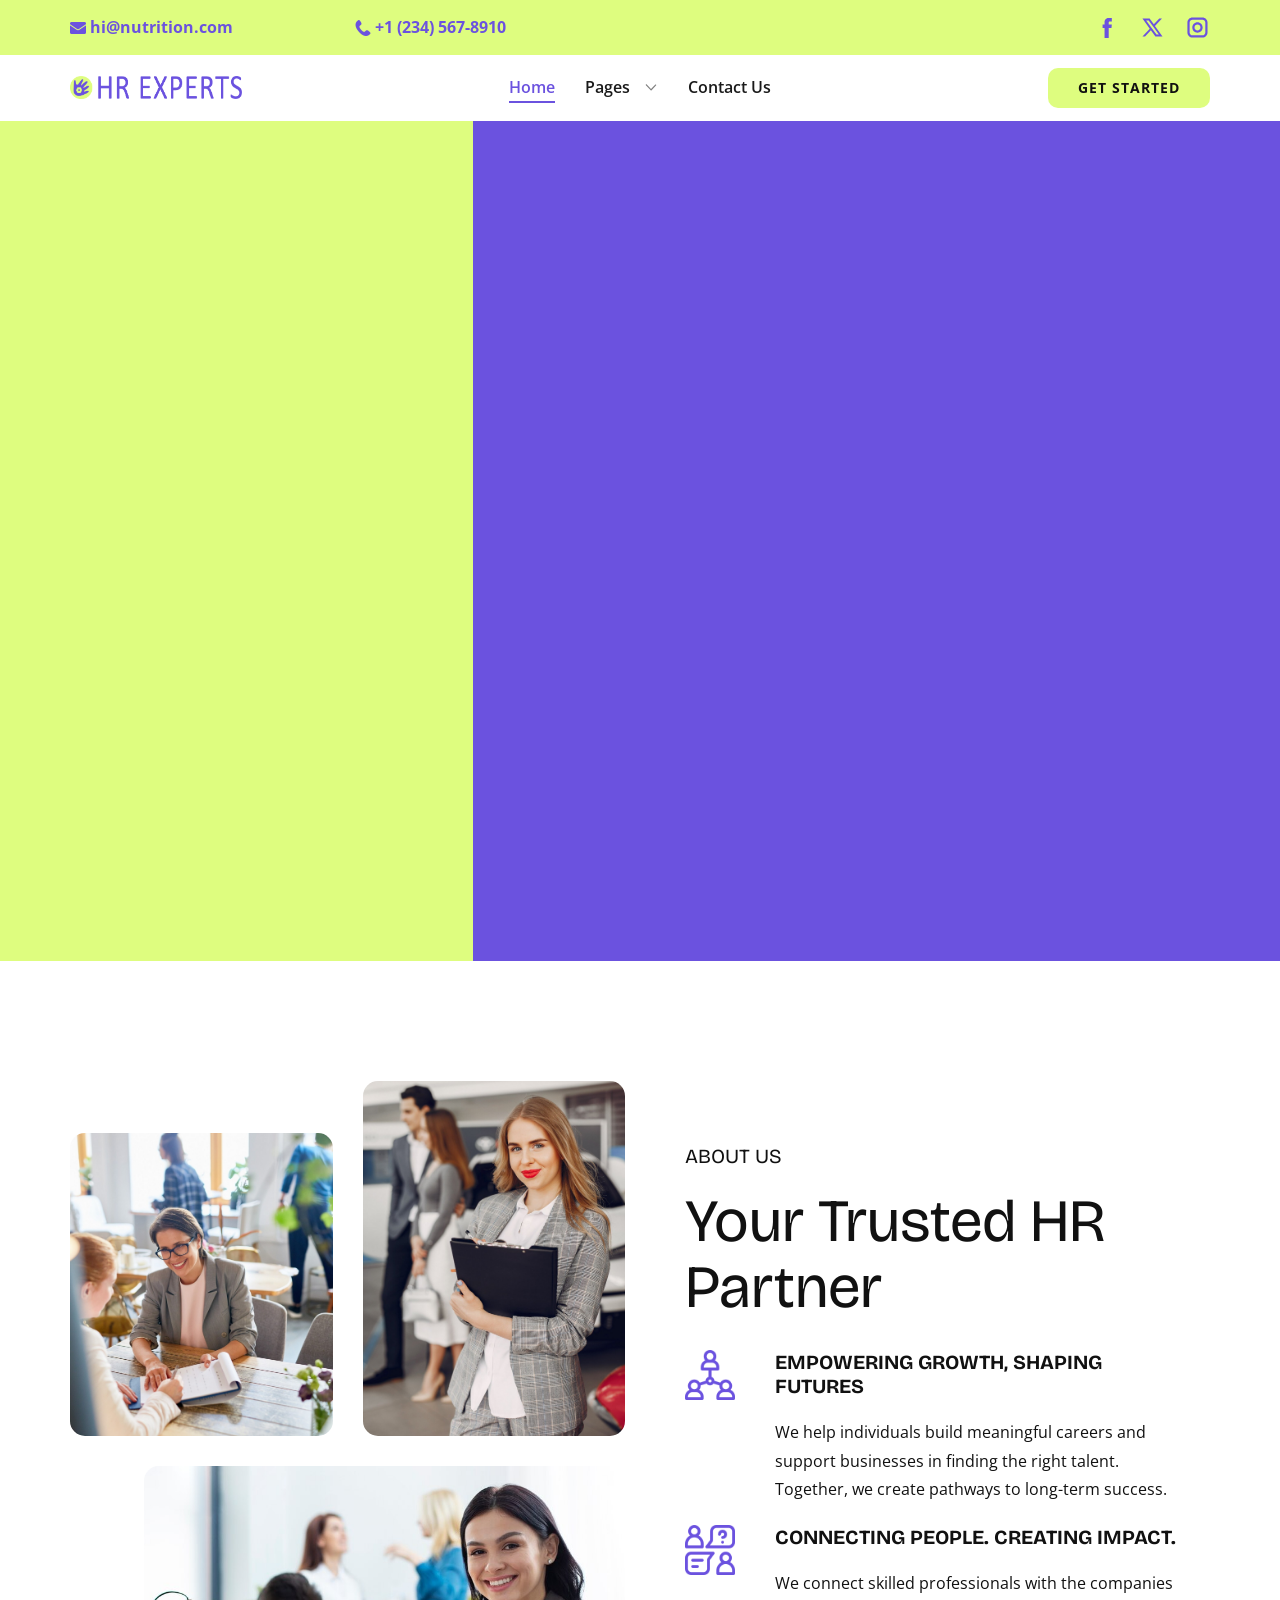
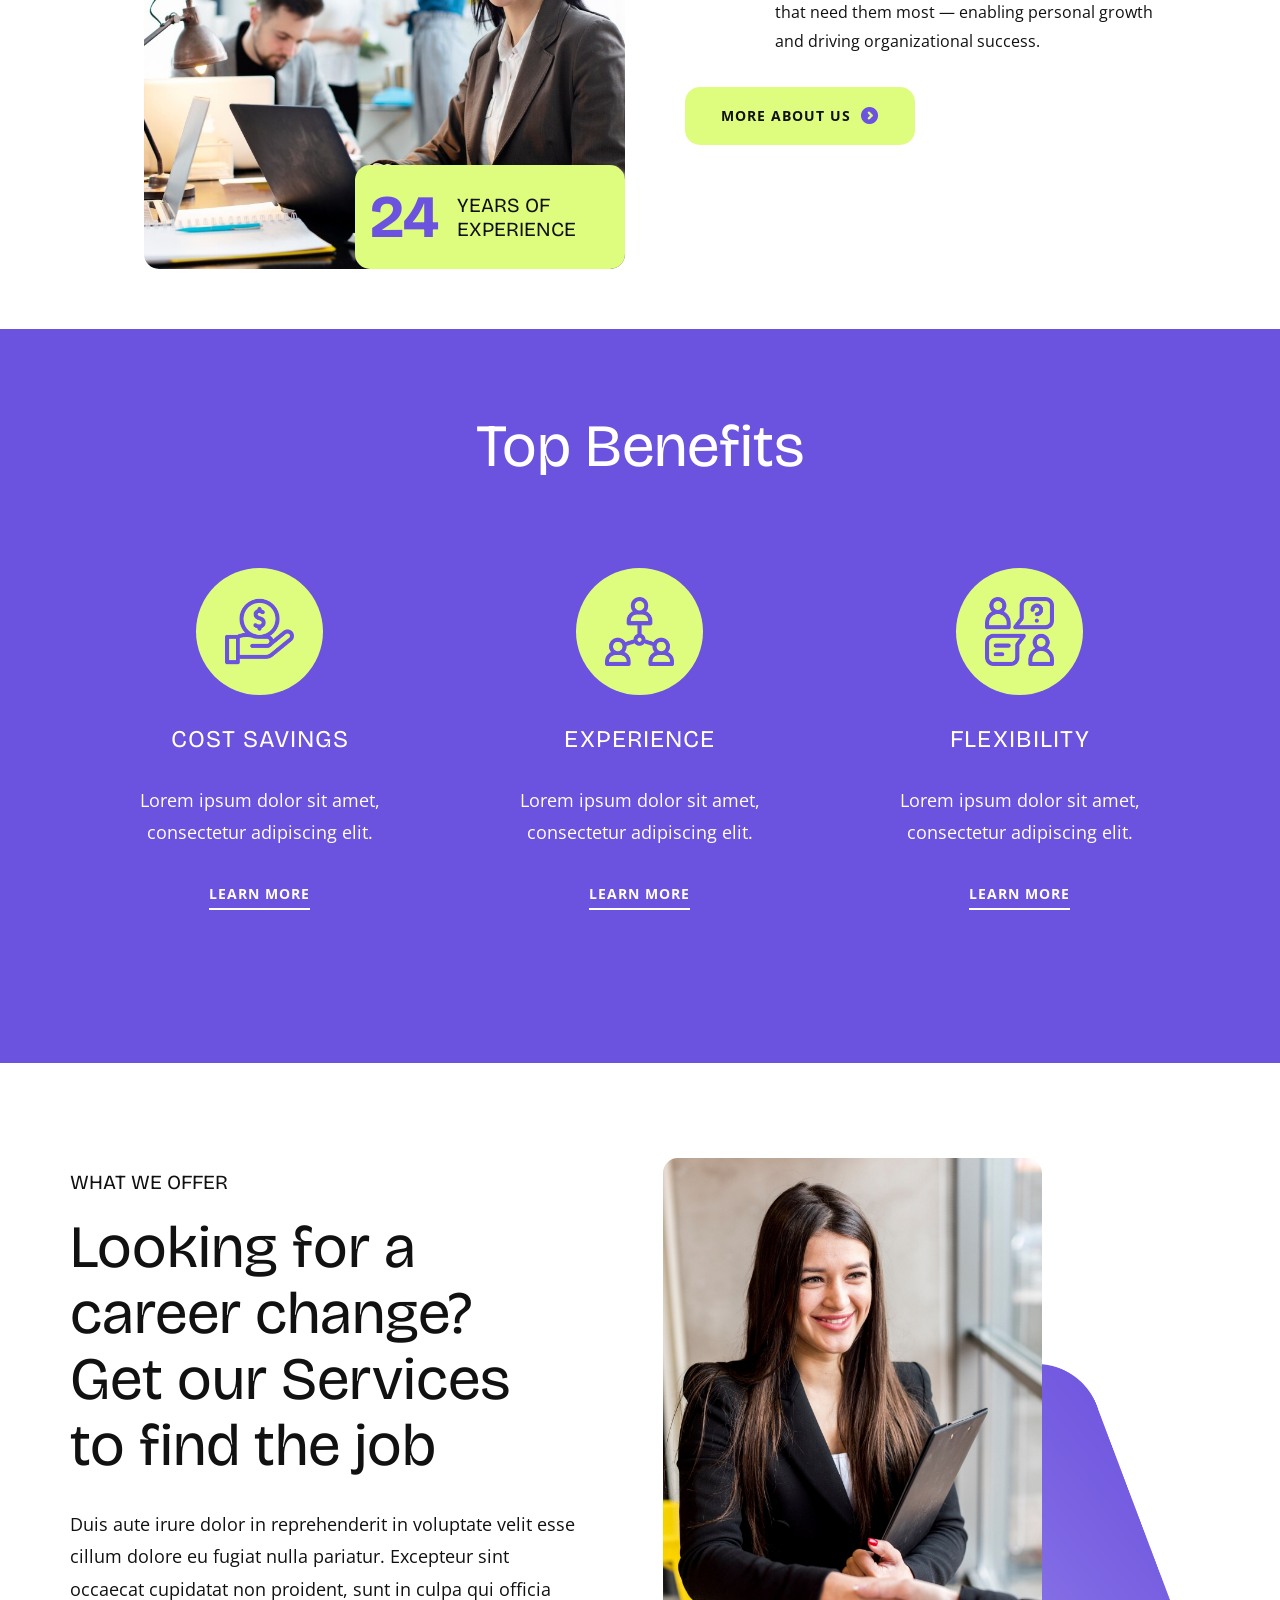
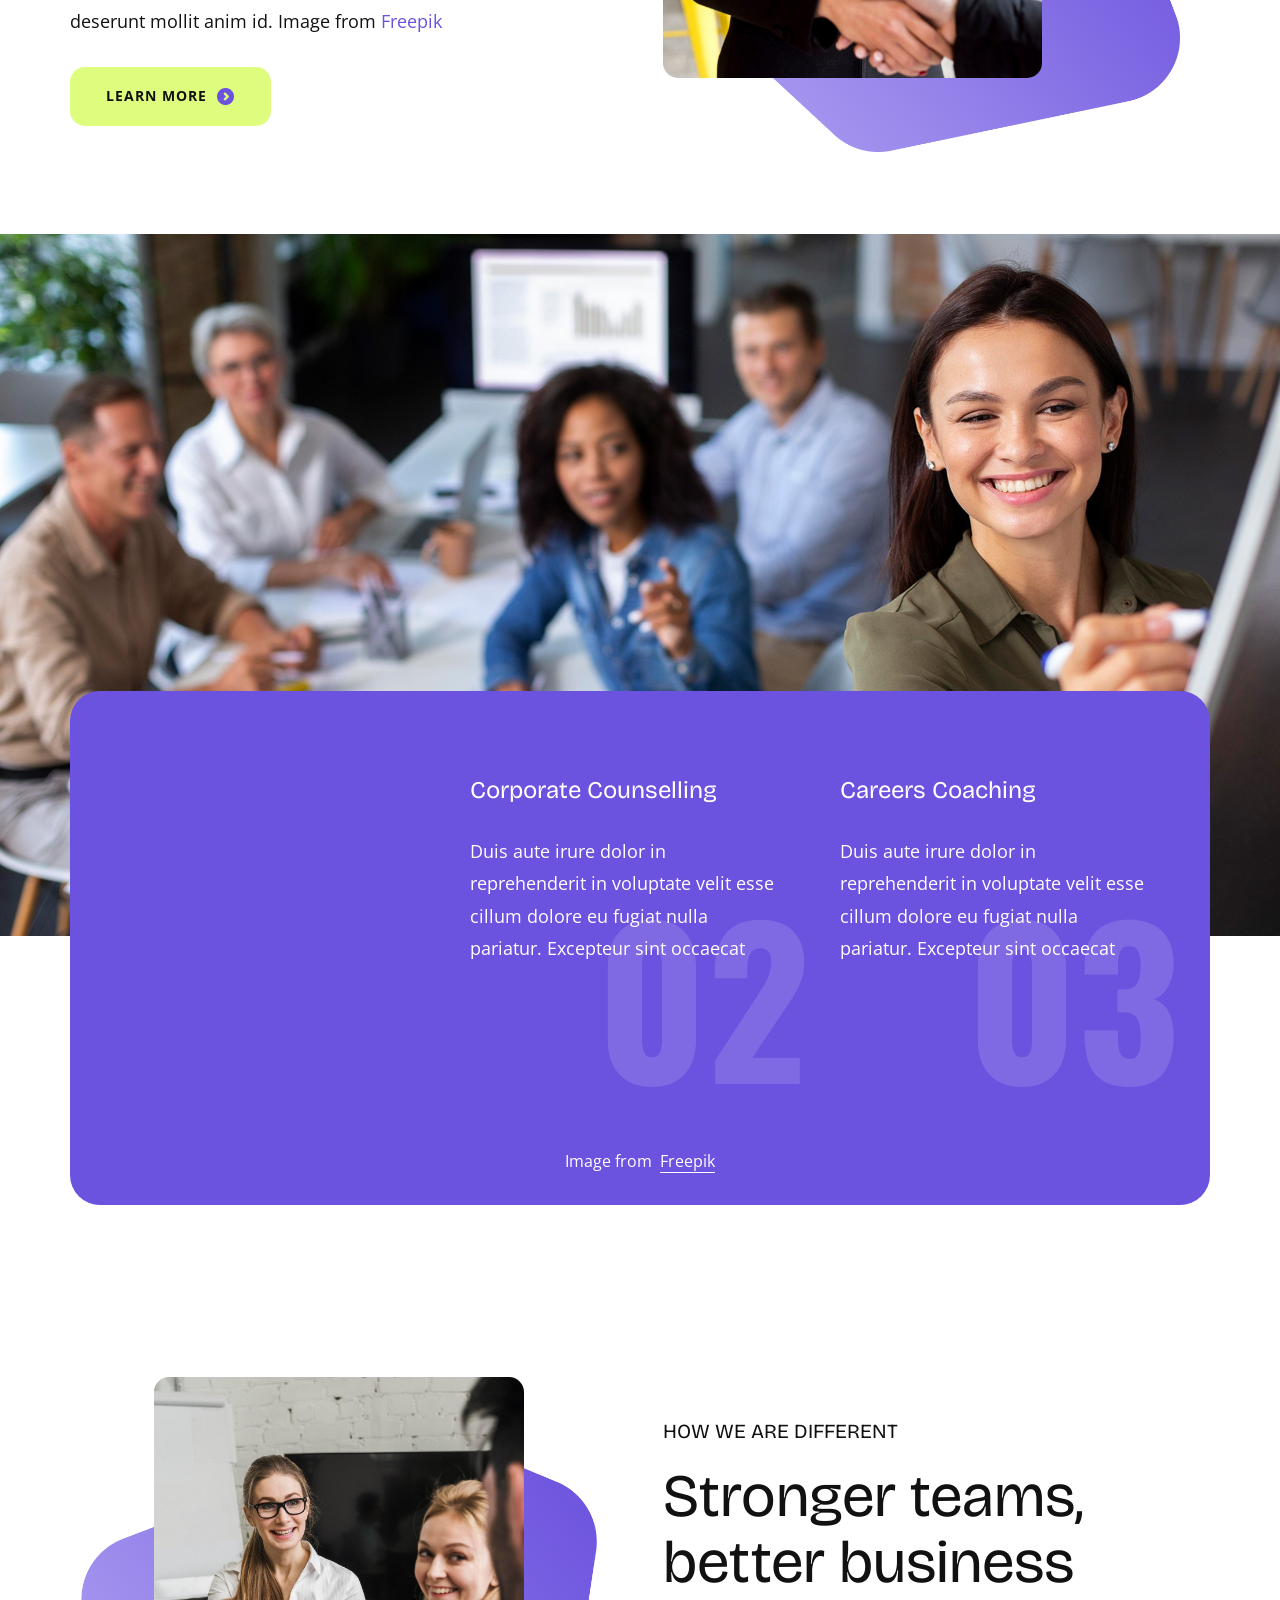
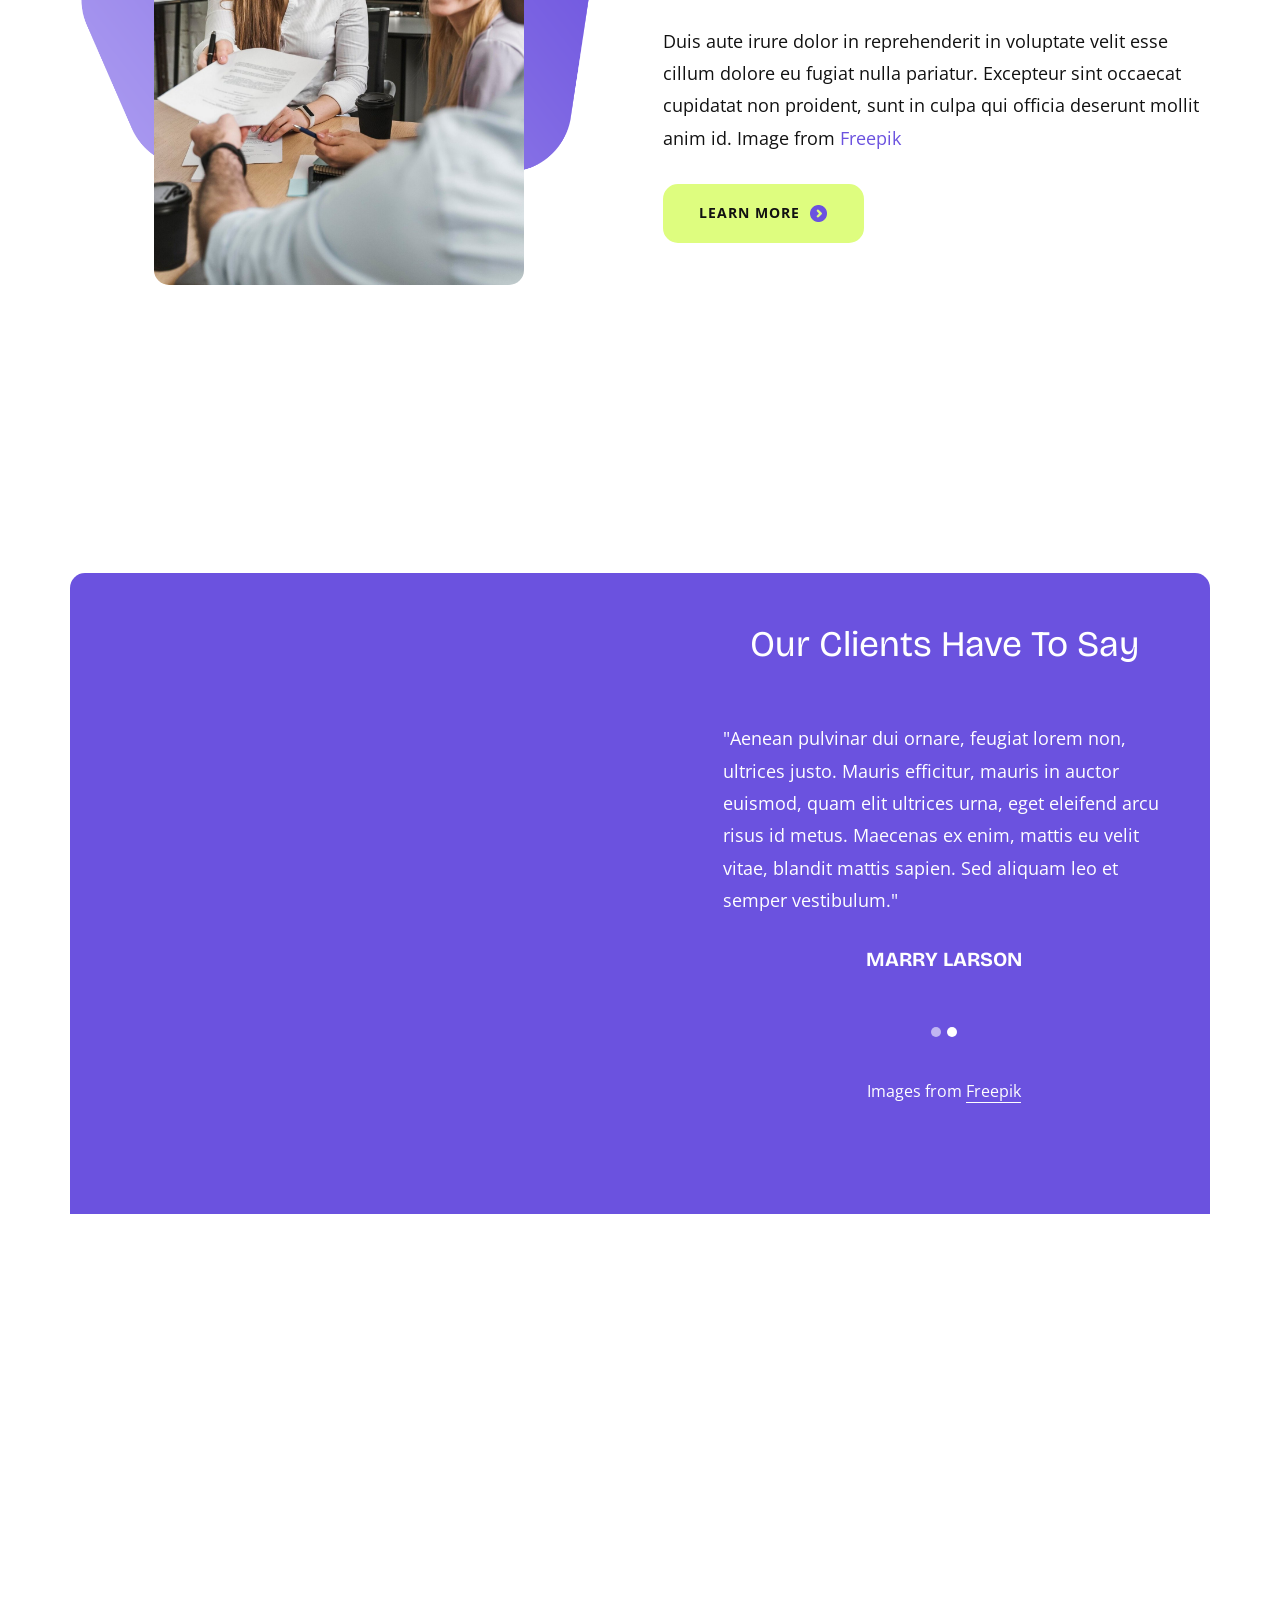
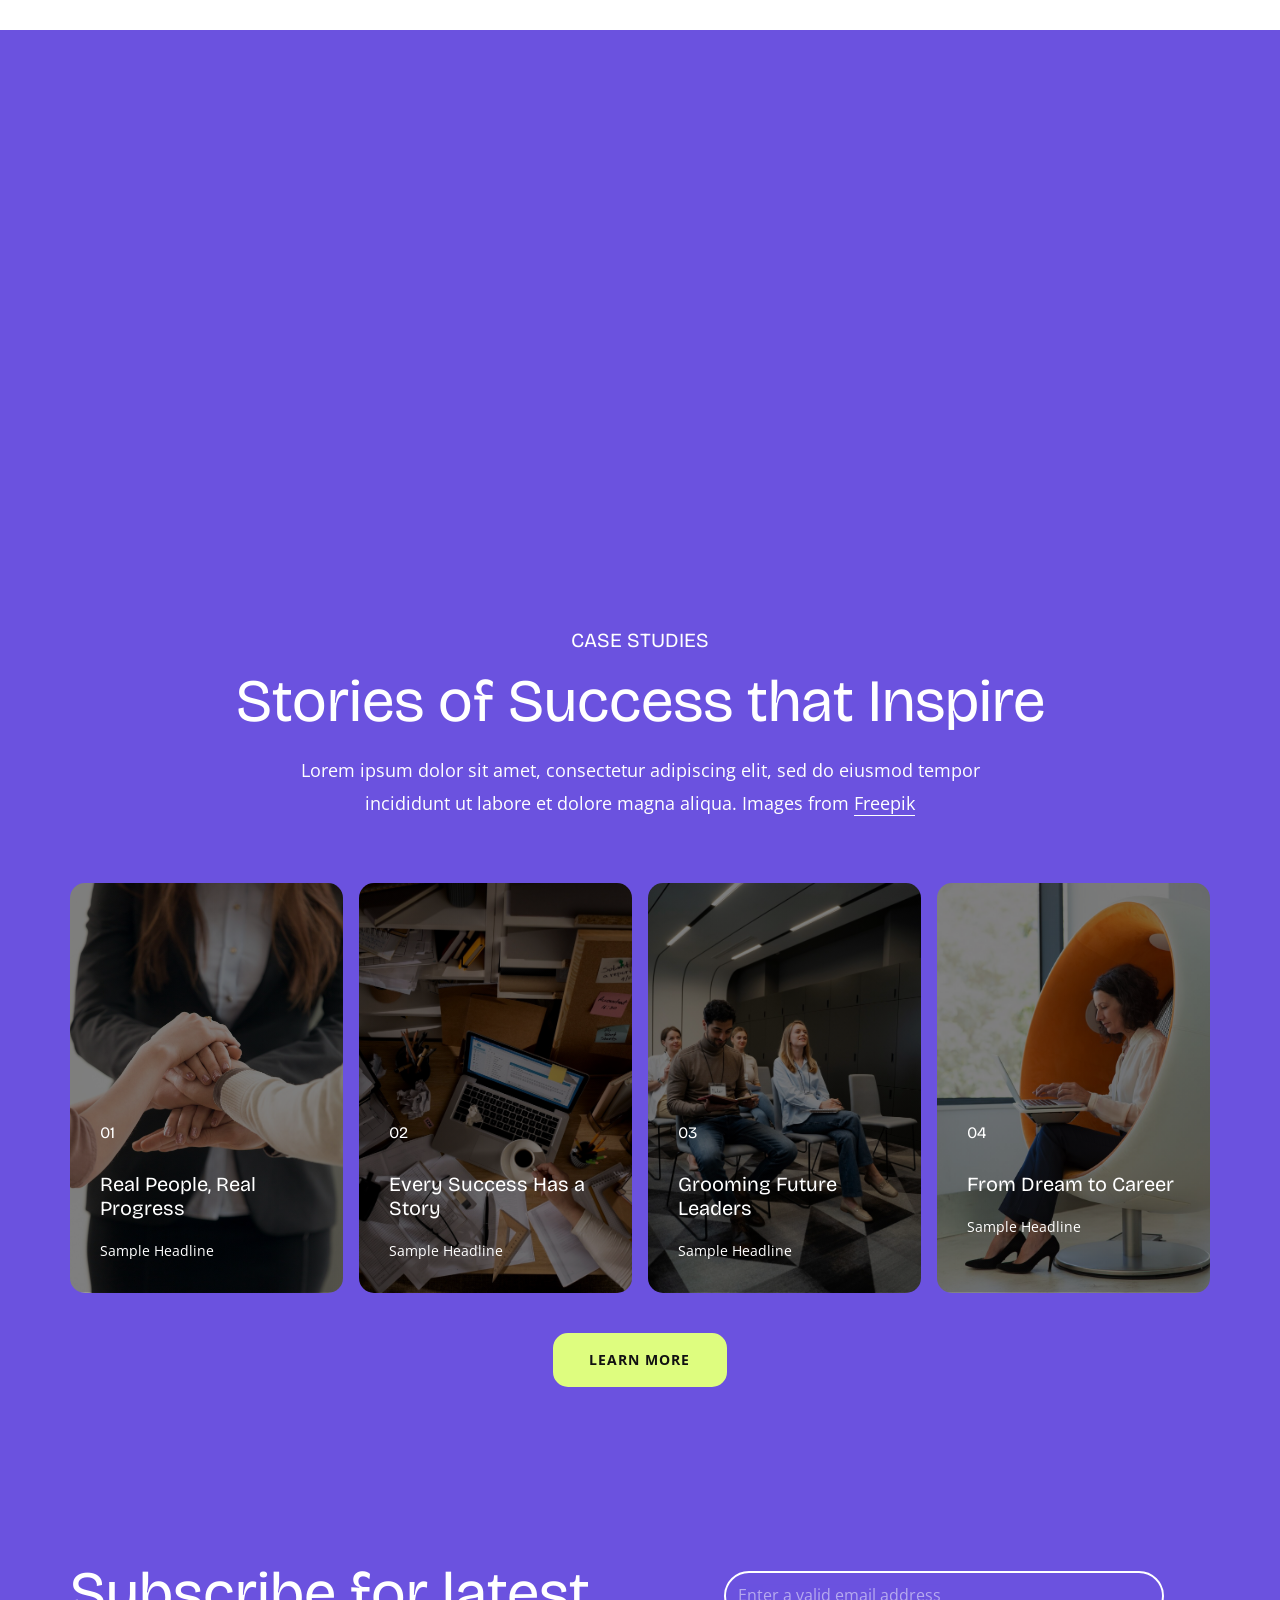
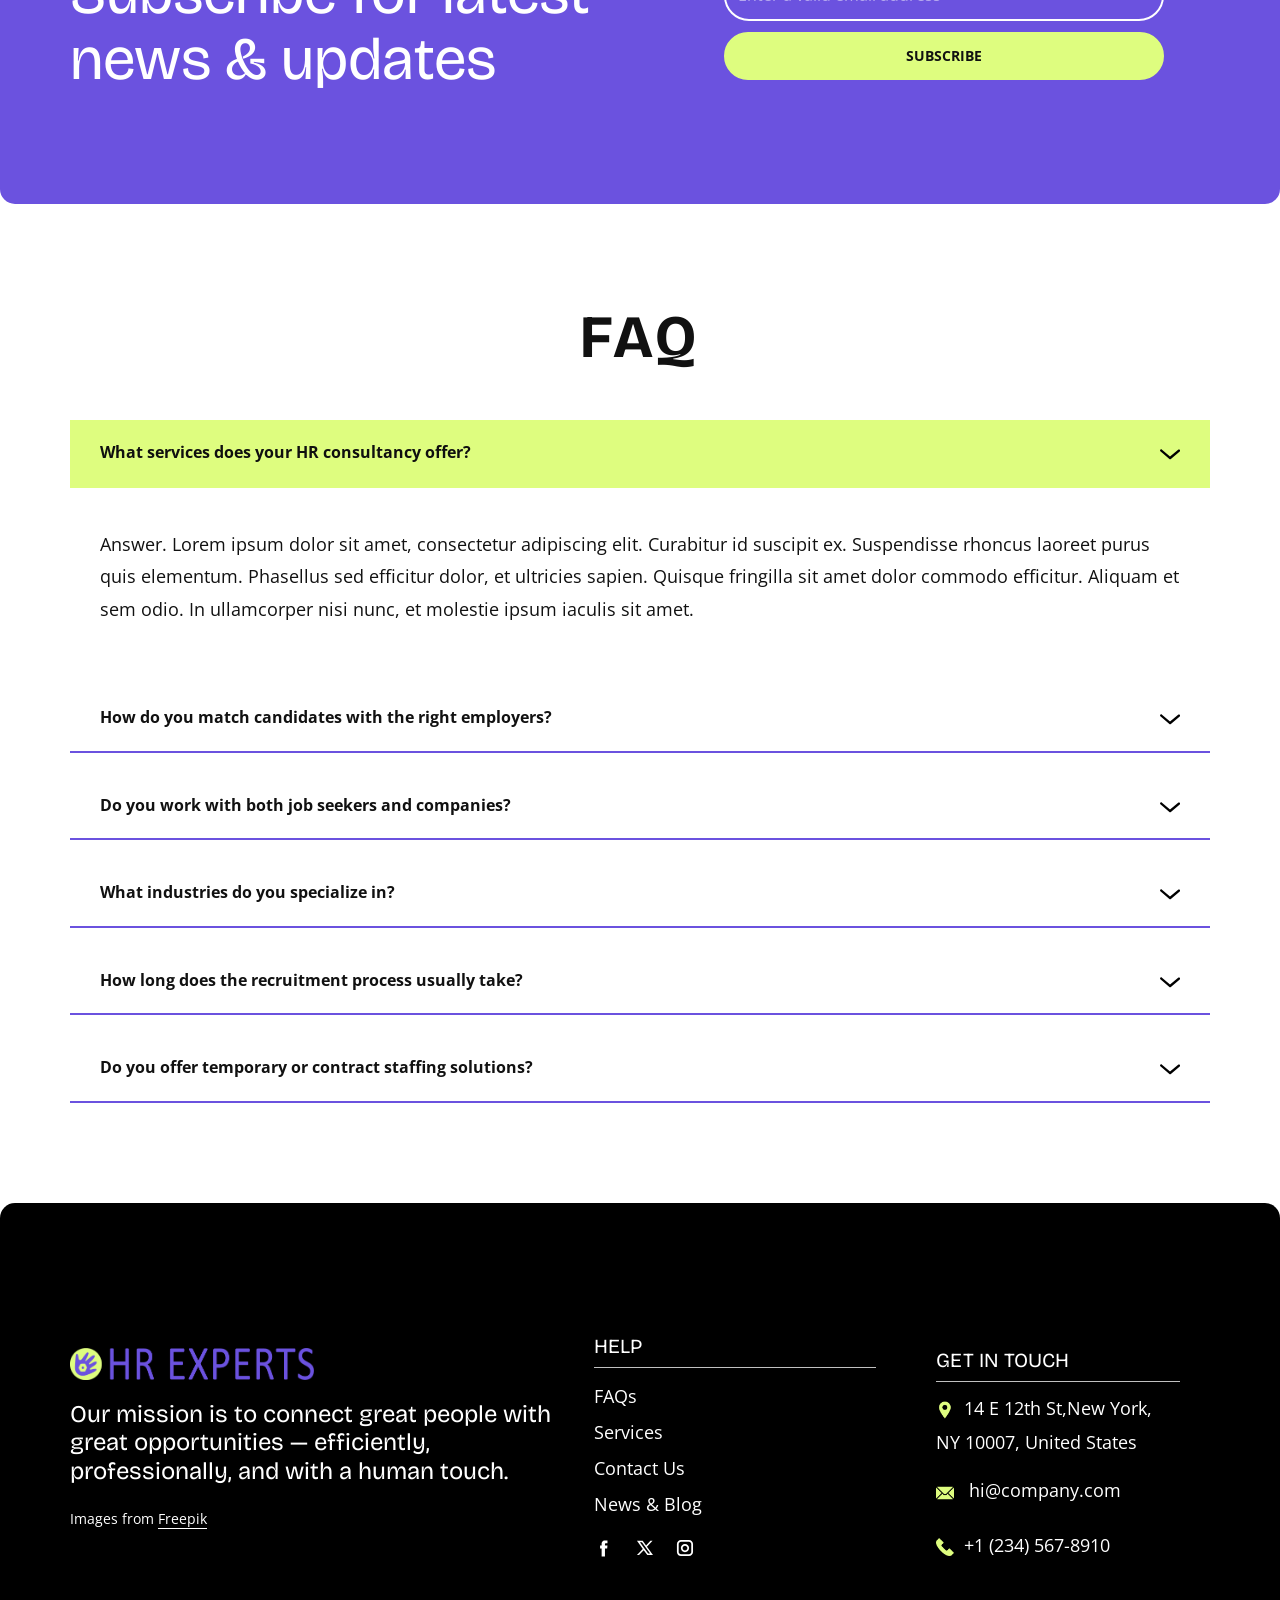
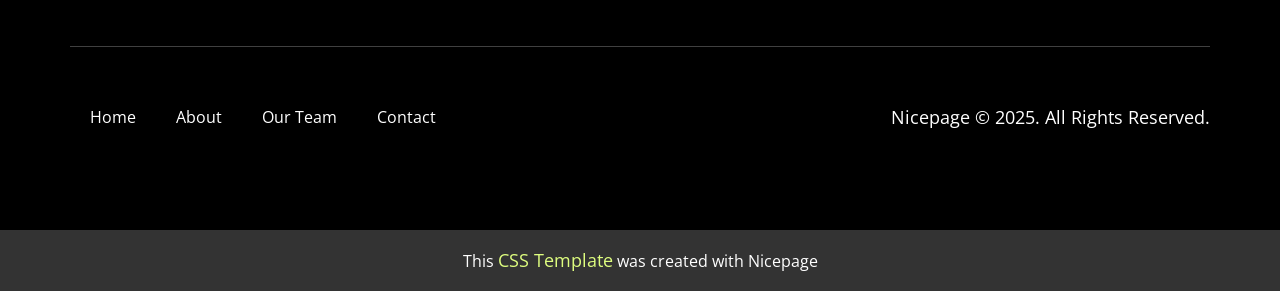
==== commit a4f1dbbc: "first commit" ====
--- a/index.html
+++ b/index.html
@@ -2,7 +2,7 @@
 <html style="font-size: 16px;" lang="en"><head>
     <meta name="viewport" content="width=device-width, initial-scale=1.0">
     <meta charset="utf-8">
-    <meta name="keywords" content="​Revolutionarysmart home app, ​Unified smart home management, ​Home with a heart, ​Mobile app meets the reliable system, ​Live your smart life, ​Get your Smart Home Application, ​Personalized Automation, How networks make life easier">
+    <meta name="keywords" content="​HR Recruitment Agency, ​Your Trusted HR Partner, Top Benefits, ​Looking for a career change? Get our Services to find the job, 01​, 02, 03​, ​Stronger teams, better business, Our Amazing Team, ​Stories of Success that Inspire, ​Subscribe for latest news &amp;amp; updates, Faq">
     <meta name="description" content="">
     <title>Home</title>
     <link rel="stylesheet" href="nicepage.css" media="screen">
@@ -20,69 +20,125 @@
     
     
     
-    <link id="u-page-google-font" rel="stylesheet" href="https://fonts.googleapis.com/css2?display=swap&amp;family=Open+Sans:ital,wght@0,300;0,400;0,500;0,600;0,700;0,800;1,300;1,400;1,500;1,600;1,700;1,800&amp;family=Urbanist:ital,wght@0,100;0,200;0,300;0,400;0,500;0,600;0,700;0,800;0,900;1,100;1,200;1,300;1,400;1,500;1,600;1,700;1,800;1,900">
+    
+    
+    
+    
+    <link id="u-page-google-font" rel="stylesheet" href="https://fonts.googleapis.com/css2?display=swap&amp;family=Open+Sans:ital,wght@0,300;0,400;0,500;0,600;0,700;0,800;1,300;1,400;1,500;1,600;1,700;1,800&amp;family=Bricolage+Grotesque:wght@200;300;400;500;600;700;800&amp;family=Oswald:wght@200;300;400;500;600;700">
     <script type="application/ld+json">{
 		"@context": "http://schema.org",
 		"@type": "Organization",
 		"name": "",
-		"logo": "images/smart-home-logo.png"
+		"logo": "images/hr-logo.png",
+		"sameAs": [
+				"https://facebook.com/name",
+				"https://twitter.com/name",
+				"https://instagram.com/name",
+				"https://facebook.com/name",
+				"https://twitter.com/name",
+				"https://instagram.com/name"
+		]
 }</script>
-    <meta name="theme-color" content="#fe607c">
+    <meta name="theme-color" content="#defd7f">
+    <meta name="twitter:site" content="@">
+    <meta name="twitter:card" content="summary_large_image">
+    <meta name="twitter:title" content="Home">
+    <meta name="twitter:description" content="">
     <meta property="og:title" content="Home">
     <meta property="og:type" content="website">
-  <meta data-intl-tel-input-cdn-path="intlTelInput/"></head>
-  <body data-home-page="Home.html" data-home-page-title="Home" data-path-to-root="./" data-include-products="false" class="u-body u-clearfix u-xl-mode" data-lang="en"><header class="u-black u-clearfix u-header" id="header"><div class="u-clearfix u-sheet u-valign-middle-md u-valign-middle-sm u-sheet-1">
-        <a href="#" class="u-enable-responsive u-image u-logo u-image-1" data-image-width="284" data-image-height="320">
-          <img class="u-logo-image u-logo-image-1" src="images/smart-home-logo.png">
-        </a>
-        <nav class="u-align-center u-dropdown-icon u-menu u-menu-dropdown u-offcanvas u-menu-1" data-responsive-from="MD" role="navigation">
-          <div class="menu-collapse" style="font-size: 1rem; letter-spacing: 0px; text-transform: uppercase;">
-            <a class="u-button-style u-custom-active-border-color u-custom-border u-custom-border-color u-custom-borders u-custom-hover-border-color u-custom-left-right-menu-spacing u-custom-padding-bottom u-custom-text-active-color u-custom-text-color u-custom-text-hover-color u-custom-top-bottom-menu-spacing u-hamburger-link u-nav-link u-text-active-palette-1-light-1 u-text-hover-palette-1-light-1 u-hamburger-link-1" href="#" tabindex="-1" aria-label="Open menu" aria-controls="7e61">
-              <svg class="u-svg-link" viewBox="0 0 24 24"><use xmlns:xlink="http://www.w3.org/1999/xlink" xlink:href="#menu-hamburger"></use></svg>
-              <svg class="u-svg-content" version="1.1" id="menu-hamburger" viewBox="0 0 16 16" x="0px" y="0px" xmlns:xlink="http://www.w3.org/1999/xlink" xmlns="http://www.w3.org/2000/svg"><g><rect y="1" width="16" height="2"></rect><rect y="7" width="16" height="2"></rect><rect y="13" width="16" height="2"></rect>
+  <meta name="referrer" content="origin"><meta data-intl-tel-input-cdn-path="intlTelInput/"></head>
+  <body data-home-page="Home.html" data-home-page-title="Home" data-path-to-root="./" data-include-products="false" class="u-body u-clearfix u-xl-mode" data-lang="en"><header class="u-border-no-bottom u-border-no-left u-border-no-right u-border-no-top u-clearfix u-header u-section-row-container" id="header" style="background-image: none"><div class="u-section-rows">
+        <div class="u-clearfix u-palette-1-base u-section-row u-section-row-1">
+          <div class="u-clearfix u-sheet u-valign-middle-sm u-valign-middle-xs u-sheet-1">
+            <div class="data-layout-selected u-clearfix u-expanded-width u-gutter-0 u-layout-custom-sm u-layout-custom-xs u-layout-wrap u-layout-wrap-1">
+              <div class="u-gutter-0 u-layout">
+                <div class="u-layout-row">
+                  <div class="u-container-align-left u-container-style u-layout-cell u-shape-rectangle u-size-15-lg u-size-15-md u-size-15-xl u-size-30-sm u-size-30-xs u-layout-cell-1">
+                    <div class="u-container-layout u-valign-middle u-container-layout-1">
+                      <a href="mailto:hi@car.repair.com" class="u-active-none u-align-left u-border-active-palette-1-base u-border-hover-white u-btn u-button-link u-button-style u-hover-none u-none u-text-active-palette-2-dark-3 u-text-hover-palette-2-dark-3 u-text-palette-2-base u-btn-1" data-animation-name="" data-animation-duration="0" data-animation-delay="0" data-animation-direction=""><span class="u-file-icon u-icon u-text-palette-2-base u-icon-1"><img src="images/2099199-a014f34f.png" alt=""></span>&nbsp;hi@nutrition.com
+                      </a>
+                    </div>
+                  </div>
+                  <div class="u-container-align-left u-container-style u-layout-cell u-shape-rectangle u-size-17-lg u-size-17-md u-size-17-xl u-size-30-sm u-size-30-xs u-layout-cell-2">
+                    <div class="u-container-layout u-valign-middle u-container-layout-2">
+                      <a href="tel:+12345678910" class="u-active-none u-align-left u-border-active-palette-1-base u-border-hover-white u-btn u-button-link u-button-style u-hover-none u-none u-text-active-palette-2-dark-3 u-text-hover-palette-2-dark-3 u-text-palette-2-base u-btn-2" data-animation-name="" data-animation-duration="0" data-animation-delay="0" data-animation-direction=""><span class="u-file-icon u-icon u-text-palette-2-base"><img src="images/1257-2ae193ba.png" alt=""></span>&nbsp;​+1 (234) 567-8910
+                      </a>
+                    </div>
+                  </div>
+                  <div class="u-container-style u-hidden-sm u-hidden-xs u-layout-cell u-shape-rectangle u-size-16-md u-size-18-lg u-size-18-xl u-size-30-sm u-size-30-xs u-layout-cell-3">
+                    <div class="u-container-layout u-container-layout-3"></div>
+                  </div>
+                  <div class="u-container-align-left-sm u-container-align-left-xs u-container-align-right-lg u-container-align-right-md u-container-align-right-xl u-container-style u-layout-cell u-size-10-lg u-size-10-xl u-size-12-md u-size-30-sm u-size-30-xs u-layout-cell-4">
+                    <div class="u-container-layout u-valign-middle u-container-layout-4">
+                      <div class="u-social-icons u-social-icons-1">
+                        <a class="u-social-url" title="facebook" target="_blank" href="https://facebook.com/name"><span class="u-icon u-social-facebook u-social-icon u-text-palette-2-base u-icon-3"><svg class="u-svg-link" preserveAspectRatio="xMidYMin slice" viewBox="0 0 112 112" style=""><use xlink:href="#svg-e935"></use></svg><svg class="u-svg-content" viewBox="0 0 112 112" x="0" y="0" id="svg-e935"><path fill="currentColor" d="M75.5,28.8H65.4c-1.5,0-4,0.9-4,4.3v9.4h13.9l-1.5,15.8H61.4v45.1H42.8V58.3h-8.8V42.4h8.8V32.2
+c0-7.4,3.4-18.8,18.8-18.8h13.8v15.4H75.5z"></path></svg></span>
+                        </a>
+                        <a class="u-social-url" title="twitter" target="_blank" href="https://twitter.com/name"><span class="u-icon u-social-icon u-social-twitter u-text-palette-2-base u-icon-4"><svg class="u-svg-link" preserveAspectRatio="xMidYMin slice" viewBox="0 0 112.2 112.2" style=""><use xlink:href="#svg-b4b3"></use></svg><svg class="u-svg-content" viewBox="0 0 112.2 112.2" x="0px" y="0px" id="svg-b4b3"><path d="M67.1,49.1L98.6,16h-12L62,42L43.2,16H11l32.8,45.2L11,96h11.6l26.3-27.7L69.1,96H101L67.1,49.1z M55,61.9l-5.1-7L27.5,24.4
+	h11.4l17.3,23.8l5.1,7.1l23.4,32.2H73.8L55,61.9z"></path></svg></span>
+                        </a>
+                        <a class="u-social-url" title="instagram" target="_blank" href="https://instagram.com/name"><span class="u-icon u-social-icon u-social-instagram u-text-palette-2-base u-icon-5"><svg class="u-svg-link" preserveAspectRatio="xMidYMin slice" viewBox="0 0 112 112" style=""><use xlink:href="#svg-f50c"></use></svg><svg class="u-svg-content" viewBox="0 0 112 112" x="0" y="0" id="svg-f50c"><path fill="currentColor" d="M55.9,32.9c-12.8,0-23.2,10.4-23.2,23.2s10.4,23.2,23.2,23.2s23.2-10.4,23.2-23.2S68.7,32.9,55.9,32.9z
+	 M55.9,69.4c-7.4,0-13.3-6-13.3-13.3c-0.1-7.4,6-13.3,13.3-13.3s13.3,6,13.3,13.3C69.3,63.5,63.3,69.4,55.9,69.4z"></path><path fill="currentColor" d="M78.2,11H33.5C21,11,10.8,21.3,10.8,33.7v44.7c0,12.6,10.2,22.8,22.7,22.8h44.7c12.6,0,22.7-10.2,22.7-22.7
+	V33.7C100.8,21.1,90.6,11,78.2,11z M91,78.4c0,7.1-5.8,12.8-12.8,12.8H33.5c-7.1,0-12.8-5.8-12.8-12.8V33.7
+	c0-7.1,5.8-12.8,12.8-12.8h44.7c7.1,0,12.8,5.8,12.8,12.8V78.4z"></path></svg></span>
+                        </a>
+                      </div>
+                    </div>
+                  </div>
+                </div>
+              </div>
+            </div>
+          </div>
+          
+          
+          
+          
+          
+        </div>
+        <div class="u-clearfix u-section-row" data-animation-name="" data-animation-duration="0" data-animation-delay="0" data-animation-direction="">
+          <div class="u-clearfix u-sheet u-valign-middle-lg u-valign-middle-md u-valign-middle-sm u-valign-middle-xs u-sheet-2">
+            <a href="#" class="u-enable-responsive u-image u-logo u-image-1" data-image-width="1138" data-image-height="149">
+              <img src="images/hr-logo.png" class="u-logo-image u-logo-image-1">
+            </a>
+            <nav class="u-dropdown-icon u-menu u-menu-dropdown u-offcanvas u-menu-1" data-responsive-from="MD" role="navigation">
+              <div class="menu-collapse" style="font-size: 1rem; letter-spacing: 0px; font-weight: 600;">
+                <a class="u-button-style u-custom-active-border-color u-custom-border u-custom-border-color u-custom-borders u-custom-hover-border-color u-custom-left-right-menu-spacing u-custom-padding-bottom u-custom-text-active-color u-custom-text-color u-custom-text-hover-color u-custom-top-bottom-menu-spacing u-hamburger-link u-nav-link u-text-active-palette-1-dark-3 u-text-hover-palette-1-dark-3 u-text-palette-2-base" href="#" tabindex="-1" aria-label="Open menu" aria-controls="f711">
+                  <svg class="u-svg-link" viewBox="0 0 24 24"><use xlink:href="#menu-hamburger"></use></svg>
+                  <svg class="u-svg-content" version="1.1" id="menu-hamburger" viewBox="0 0 16 16" x="0px" y="0px" xmlns:xlink="http://www.w3.org/1999/xlink" xmlns="http://www.w3.org/2000/svg"><g><rect y="1" width="16" height="2"></rect><rect y="7" width="16" height="2"></rect><rect y="13" width="16" height="2"></rect>
 </g></svg>
-            </a>
-          </div>
-          <div class="u-custom-menu u-nav-container">
-            <ul class="u-nav u-spacing-30 u-unstyled u-nav-1" role="menubar"><li role="none" class="u-nav-item"><a tabindex="-1" role="menuitem" class="u-border-active-white u-border-hover-white u-button-style u-nav-link u-text-active-white u-text-body-alt-color u-text-hover-white u-nav-link-2" href="#">Home</a>
-</li><li role="none" class="u-nav-item"><a tabindex="-1" role="menuitem" class="u-border-active-white u-border-hover-white u-button-style u-nav-link u-text-active-white u-text-body-alt-color u-text-hover-white u-nav-link-2" aria-haspopup="true">Pages</a><div class="u-nav-popup"><ul role="menu" class="u-h-spacing-25 u-nav u-unstyled u-v-spacing-15 u-nav-2" aria-label="Pages menu"><li role="none" class="u-nav-item"><a role="menuitem" class="u-active-palette-1-base u-button-style u-hover-palette-1-base u-nav-link u-palette-1-dark-3" href="Landing.html">Landing</a>
-</li><li role="none" class="u-nav-item"><a role="menuitem" class="u-active-palette-1-base u-button-style u-hover-palette-1-base u-nav-link u-palette-1-dark-3" href="About.html">About Us</a>
-</li><li role="none" class="u-nav-item"><a role="menuitem" class="u-active-palette-1-base u-button-style u-hover-palette-1-base u-nav-link u-palette-1-dark-3" href="Services.html">Services</a>
-</li><li role="none" class="u-nav-item"><a role="menuitem" class="u-active-palette-1-base u-button-style u-hover-palette-1-base u-nav-link u-palette-1-dark-3" href="Team.html">Our Team</a>
-</li><li role="none" class="u-nav-item"><a role="menuitem" class="u-active-palette-1-base u-button-style u-hover-palette-1-base u-nav-link u-palette-1-dark-3" href="Pricing-Page.html">Pricing</a>
-</li><li role="none" class="u-nav-item"><a role="menuitem" class="u-active-palette-1-base u-button-style u-hover-palette-1-base u-nav-link u-palette-1-dark-3" href="FAQ-Page.html">FAQ</a>
+                </a>
+              </div>
+              <div class="u-custom-menu u-nav-container">
+                <ul class="u-nav u-spacing-30 u-unstyled u-nav-1" role="menubar"><li role="none" class="u-nav-item"><a role="menuitem" class="u-border-2 u-border-active-palette-2-base u-border-hover-palette-2-base u-border-no-left u-border-no-right u-border-no-top u-button-style u-nav-link u-text-active-palette-2-base u-text-grey-90 u-text-hover-grey-90 u-nav-link-2" href="./">Home</a>
+</li><li role="none" class="u-nav-item"><a tabindex="-1" role="menuitem" class="u-border-2 u-border-active-palette-2-base u-border-hover-palette-2-base u-border-no-left u-border-no-right u-border-no-top u-button-style u-nav-link u-text-active-palette-2-base u-text-grey-90 u-text-hover-grey-90 u-nav-link-2" aria-haspopup="true" aria-current="page">Pages</a><div class="u-nav-popup"><ul role="menu" class="u-h-spacing-22 u-nav u-unstyled u-v-spacing-12" aria-label="Pages menu"><li role="none" class="u-nav-item"><a role="menuitem" class="u-active-palette-1-light-3 u-button-style u-hover-palette-1-light-3 u-nav-link u-text-active-palette-2-base u-text-black u-text-hover-palette-2-base u-white" href="About.html">About Us</a>
+</li><li role="none" class="u-nav-item"><a role="menuitem" class="u-active-palette-1-light-3 u-button-style u-hover-palette-1-light-3 u-nav-link u-text-active-palette-2-base u-text-black u-text-hover-palette-2-base u-white" href="Services.html">Our Services</a>
+</li><li role="none" class="u-nav-item"><a role="menuitem" class="u-active-palette-1-light-3 u-button-style u-hover-palette-1-light-3 u-nav-link u-text-active-palette-2-base u-text-black u-text-hover-palette-2-base u-white" href="FAQ-Page.html">FAQ</a>
+</li><li role="none" class="u-nav-item"><a role="menuitem" class="u-active-palette-1-light-3 u-button-style u-hover-palette-1-light-3 u-nav-link u-text-active-palette-2-base u-text-black u-text-hover-palette-2-base u-white" href="Blog.html">Blog Page</a>
+</li><li role="none" class="u-nav-item"><a role="menuitem" class="u-active-palette-1-light-3 u-button-style u-hover-palette-1-light-3 u-nav-link u-text-active-palette-2-base u-text-black u-text-hover-palette-2-base u-white" href="Team.html">Our Team</a>
 </li></ul>
 </div>
-</li><li role="none" class="u-nav-item"><a role="menuitem" class="u-border-active-white u-border-hover-white u-button-style u-nav-link u-text-active-white u-text-body-alt-color u-text-hover-white u-nav-link-2" href="Contact.html">Contact Us</a>
+</li><li role="none" class="u-nav-item"><a role="menuitem" class="u-border-2 u-border-active-palette-2-base u-border-hover-palette-2-base u-border-no-left u-border-no-right u-border-no-top u-button-style u-nav-link u-text-active-palette-2-base u-text-grey-90 u-text-hover-grey-90 u-nav-link-2" href="Contact.html">Contact Us</a>
 </li></ul>
-          </div>
-          <div class="u-custom-menu u-nav-container-collapse" id="7e61" role="region" aria-label="Menu panel">
-            <div class="u-black u-container-style u-inner-container-layout u-opacity u-opacity-95 u-sidenav">
-              <div class="u-inner-container-layout u-sidenav-overflow">
-                <div class="u-menu-close u-menu-close-1" tabindex="-1" aria-label="Close menu"></div>
-                <ul class="u-align-center u-nav u-popupmenu-items u-unstyled u-nav-3" role="menubar"><li role="none" class="u-nav-item"><a tabindex="-1" role="menuitem" class="u-button-style u-nav-link" href="#">Home</a>
-</li><li role="none" class="u-nav-item"><a tabindex="-1" role="menuitem" class="u-button-style u-nav-link" aria-haspopup="true">Pages</a><div class="u-nav-popup"><ul role="menu" class="u-h-spacing-25 u-nav u-unstyled u-v-spacing-15 u-nav-4" aria-label="Pages menu"><li role="none" class="u-nav-item"><a role="menuitem" class="u-button-style u-nav-link" href="Landing.html">Landing</a>
-</li><li role="none" class="u-nav-item"><a role="menuitem" class="u-button-style u-nav-link" href="About.html">About Us</a>
-</li><li role="none" class="u-nav-item"><a role="menuitem" class="u-button-style u-nav-link" href="Services.html">Services</a>
+              </div>
+              <div class="u-custom-menu u-nav-container-collapse" id="f711" role="region" aria-label="Menu panel">
+                <div class="u-black u-container-style u-inner-container-layout u-opacity u-opacity-95 u-sidenav">
+                  <div class="u-inner-container-layout u-sidenav-overflow">
+                    <div class="u-menu-close" tabindex="-1" aria-label="Close menu"></div>
+                    <ul class="u-align-center u-nav u-popupmenu-items u-unstyled u-nav-3" role="menubar"><li role="none" class="u-nav-item"><a role="menuitem" class="u-button-style u-nav-link" href="./">Home</a>
+</li><li role="none" class="u-nav-item"><a tabindex="-1" role="menuitem" class="u-button-style u-nav-link" aria-haspopup="true" aria-current="page">Pages</a><div class="u-nav-popup"><ul role="menu" class="u-h-spacing-22 u-nav u-unstyled u-v-spacing-12" aria-label="Pages menu"><li role="none" class="u-nav-item"><a role="menuitem" class="u-button-style u-nav-link" href="About.html">About Us</a>
+</li><li role="none" class="u-nav-item"><a role="menuitem" class="u-button-style u-nav-link" href="Services.html">Our Services</a>
+</li><li role="none" class="u-nav-item"><a role="menuitem" class="u-button-style u-nav-link" href="FAQ-Page.html">FAQ</a>
+</li><li role="none" class="u-nav-item"><a role="menuitem" class="u-button-style u-nav-link" href="Blog.html">Blog Page</a>
 </li><li role="none" class="u-nav-item"><a role="menuitem" class="u-button-style u-nav-link" href="Team.html">Our Team</a>
-</li><li role="none" class="u-nav-item"><a role="menuitem" class="u-button-style u-nav-link" href="Pricing-Page.html">Pricing</a>
-</li><li role="none" class="u-nav-item"><a role="menuitem" class="u-button-style u-nav-link" href="FAQ-Page.html">FAQ</a>
 </li></ul>
 </div>
 </li><li role="none" class="u-nav-item"><a role="menuitem" class="u-button-style u-nav-link" href="Contact.html">Contact Us</a>
 </li></ul>
-                <a href="tel:+12345678910" class="u-btn u-btn-round u-button-style u-enable-responsive u-hover-palette-1-dark-1 u-palette-1-base u-radius-50 u-text-active-white u-btn-1"><span class="u-icon u-icon-1"><svg class="u-svg-content" viewBox="0 0 891.024 891.024" style="width: 1em; height: 1em;"><g><path d="M2.8,180.875c46.6,134,144.7,286.2,282.9,424.399c138.2,138.2,290.4,236.301,424.4,282.9c18.2,6.3,38.3,1.8,52-11.8
-		l92.7-92.7l21.6-21.6c19.5-19.5,19.5-51.2,0-70.7l-143.5-143.4c-19.5-19.5-51.2-19.5-70.7,0l-38.899,38.9
-		c-20.2,20.2-52.4,22.2-75,4.6c-44.7-34.8-89-73.899-131.9-116.8c-42.9-42.9-82-87.2-116.8-131.9c-17.601-22.6-15.601-54.7,4.6-75
-		l38.9-38.9c19.5-19.5,19.5-51.2,0-70.7l-143.5-143.5c-19.5-19.5-51.2-19.5-70.7,0l-21.6,21.6l-92.7,92.7
-		C1,142.575-3.5,162.675,2.8,180.875z"></path>
-</g></svg></span>+1 (234) 567-8910 
-                </a>
-              </div>
-            </div>
-            <div class="u-black u-menu-overlay u-opacity u-opacity-70"></div>
-          </div>
-          <style class="menu-style">@media (max-width: 939px) {
+                  </div>
+                </div>
+                <div class="u-black u-menu-overlay u-opacity u-opacity-70"></div>
+              </div>
+              <style class="menu-style">@media (max-width: 939px) {
                     [data-responsive-from="MD"] .u-nav-container {
                         display: none;
                     }
@@ -90,321 +146,822 @@
                         display: block;
                     }
                 }</style>
-        </nav>
-        <a href="tel:+12345678910" class="u-active-palette-2-base u-border-none u-btn u-btn-round u-button-style u-enable-responsive u-hover-palette-2-base u-radius-50 u-text-active-white u-btn-2"><span class="u-icon u-icon-2"><svg class="u-svg-content" viewBox="0 0 891.024 891.024" style="width: 1em; height: 1em;"><g><path d="M2.8,180.875c46.6,134,144.7,286.2,282.9,424.399c138.2,138.2,290.4,236.301,424.4,282.9c18.2,6.3,38.3,1.8,52-11.8
-		l92.7-92.7l21.6-21.6c19.5-19.5,19.5-51.2,0-70.7l-143.5-143.4c-19.5-19.5-51.2-19.5-70.7,0l-38.899,38.9
-		c-20.2,20.2-52.4,22.2-75,4.6c-44.7-34.8-89-73.899-131.9-116.8c-42.9-42.9-82-87.2-116.8-131.9c-17.601-22.6-15.601-54.7,4.6-75
-		l38.9-38.9c19.5-19.5,19.5-51.2,0-70.7l-143.5-143.5c-19.5-19.5-51.2-19.5-70.7,0l-21.6,21.6l-92.7,92.7
-		C1,142.575-3.5,162.675,2.8,180.875z"></path>
-</g></svg></span>+1 (234) 567-8910 
-        </a>
+            </nav>
+            <a href="" class="u-align-left-xs u-btn u-btn-round u-button-style u-hover-palette-1-light-1 u-palette-1-base u-radius u-btn-3" data-animation-name="" data-animation-duration="0" data-animation-delay="0" data-animation-direction="">Get Started </a>
+          </div>
+          
+          
+          
+          
+          
+        </div>
       </div></header>
-    <section class="u-clearfix u-container-align-left u-custom-color-1 u-valign-middle-md u-section-1" id="block-1">
+    <section class="u-clearfix u-palette-1-base u-valign-middle u-section-1" id="block-1">
       <div class="custom-expanded data-layout-selected u-clearfix u-layout-wrap u-layout-wrap-1">
         <div class="u-layout">
           <div class="u-layout-row">
-            <div class="u-container-align-center u-container-style u-image u-layout-cell u-size-30-lg u-size-31-xl u-size-60-md u-size-60-sm u-size-60-xs u-image-1" data-image-width="1468" data-image-height="1000" data-animation-name="customAnimationIn" data-animation-duration="1000" data-animation-delay="0">
-              <div class="u-container-layout u-valign-bottom u-container-layout-1"></div>
-            </div>
-            <div class="u-container-align-left u-container-style u-layout-cell u-size-29-xl u-size-30-lg u-size-60-md u-size-60-sm u-size-60-xs u-layout-cell-2" data-animation-name="customAnimationIn" data-animation-duration="1000" data-animation-delay="0">
-              <div class="u-container-layout u-valign-middle u-container-layout-2">
-                <div class="custom-expanded u-container-align-left u-container-style u-group u-shape-rectangle u-group-1">
-                  <div class="u-container-layout u-valign-middle u-container-layout-3">
-                    <p class="u-align-left u-text u-text-1">20M+ Users<span style="font-weight: 400;"></span>
-                      <br>
-                    </p><span class="u-align-left u-file-icon u-icon u-icon-1"><img src="images/2163300.png" alt=""></span>
-                    <p class="u-align-left u-text u-text-2">Read Our <a href="#" class="u-active-none u-border-1 u-border-grey-75 u-border-hover-grey-75 u-border-no-left u-border-no-right u-border-no-top u-btn u-button-link u-button-style u-hover-none u-none u-text-body-color u-btn-1">Successful Stories</a>
-                    </p>
-                  </div>
-                </div>
-                <h1 class="u-align-left u-text u-text-3"> Revolutionary<br>smart home app
-                </h1>
-                <p class="u-align-left u-text u-text-default u-text-4"> Mobile-first smart home management: optimized dashboard UI for immediate efficiency. Image from <a href="https://www.freepik.com/" class="u-active-none u-border-1 u-border-grey-75 u-border-hover-grey-75 u-border-no-left u-border-no-right u-border-no-top u-btn u-button-link u-button-style u-hover-none u-none u-text-body-color u-btn-2" target="_blank" data-animation-name="" data-animation-duration="0" data-animation-delay="0" data-animation-direction="">Freepik</a>
-                </p>
-                <a href="" class="u-active-black u-align-left u-border-1 u-border-active-black u-border-hover-black u-border-palette-1-base u-btn u-btn-round u-button-style u-hover-black u-palette-1-base u-radius u-text-active-white u-text-hover-white u-btn-3">learn more</a>
-              </div>
-            </div>
-          </div>
-        </div>
-      </div>
-    </section>
-    <section class="u-align-center u-clearfix u-container-align-center u-container-align-left u-section-2" id="block-2">
+            <div class="u-container-align-left u-container-style u-layout-cell u-palette-1-base u-size-20 u-layout-cell-1">
+              <div class="u-container-layout u-valign-middle-md u-valign-middle-xl u-valign-middle-xs u-container-layout-1">
+                <div class="u-expanded-width-lg u-expanded-width-md u-expanded-width-sm u-expanded-width-xs u-list u-list-1">
+                  <div class="u-repeater u-repeater-1">
+                    <div class="u-align-left u-container-align-left u-container-style u-list-item u-repeater-item u-shape-rectangle u-list-item-1" data-animation-name="customAnimationIn" data-animation-duration="1000" data-animation-delay="0">
+                      <div class="u-container-layout u-similar-container u-valign-top-lg u-valign-top-md u-valign-top-sm u-valign-top-xs u-container-layout-2"><span class="u-align-left u-file-icon u-icon u-text-palette-2-base u-icon-1"><img src="images/5869412-f52b73e6.png" alt=""></span>
+                        <h4 class="u-align-left u-text u-text-body-color u-text-1"> Smart HR Solutions</h4>
+                        <p class="u-align-left u-text u-text-default u-text-2"> Ut enim ad minim veniam, quis nostrud exercitation ullamco laboris nisi ut aliquip ex ea commodo</p>
+                        <a href="" class="u-active-none u-border-none u-btn u-button-style u-hover-none u-none u-btn-1">Learn More &nbsp;<span class="u-file-icon u-icon"><img src="images/545682.png" alt=""></span>&nbsp; 
+                        </a>
+                        <div class="u-border-1 u-border-palette-2-base u-expanded-width u-line u-line-horizontal u-line-1"></div>
+                      </div>
+                    </div>
+                    <div class="u-align-left u-container-align-left u-container-style u-list-item u-repeater-item u-shape-rectangle u-list-item-2" data-animation-name="customAnimationIn" data-animation-duration="1000" data-animation-delay="0">
+                      <div class="u-container-layout u-similar-container u-valign-top-lg u-valign-top-md u-valign-top-sm u-valign-top-xs u-container-layout-3"><span class="u-align-left u-file-icon u-icon u-text-palette-2-base u-icon-3"><img src="images/1621653-506938f1.png" alt=""></span>
+                        <h4 class="u-align-left u-text u-text-body-color u-text-3"> Strategic Hiring Solutions<br>
+                        </h4>
+                        <p class="u-align-left u-text u-text-default u-text-4"> Ut enim ad minim veniam, quis nostrud exercitation ullamco laboris nisi ut aliquip ex ea commodo</p>
+                        <a href="" class="u-active-none u-border-none u-btn u-button-style u-hover-none u-none u-btn-2">Learn More &nbsp;<span class="u-file-icon u-icon"><img src="images/545682.png" alt=""></span>&nbsp; 
+                        </a>
+                        <div class="u-border-1 u-border-palette-2-base u-expanded-width u-line u-line-horizontal u-line-2"></div>
+                      </div>
+                    </div>
+                  </div>
+                </div>
+              </div>
+            </div>
+            <div class="u-container-align-left-lg u-container-align-left-md u-container-align-left-sm u-container-style u-layout-cell u-palette-2-base u-shape-rectangle u-size-40 u-layout-cell-2">
+              <div class="u-container-layout u-valign-middle-md u-valign-top-lg u-container-layout-4">
+                <h1 class="u-align-left-lg u-align-left-md u-align-left-sm u-align-left-xs u-text u-text-palette-1-light-1 u-text-5" data-animation-name="customAnimationIn" data-animation-duration="1000" data-animation-delay="200"> HR Recruitment Agency</h1>
+                <h5 class="u-align-left-lg u-align-left-md u-align-left-sm u-align-left-xs u-text u-text-6" data-animation-name="customAnimationIn" data-animation-duration="1000" data-animation-delay="200">We place people in the right position</h5>
+                <a href="" class="u-active-white u-align-left-lg u-align-left-md u-align-left-sm u-align-left-xs u-border-none u-btn u-btn-round u-button-style u-hover-white u-palette-1-base u-radius u-btn-3" data-animation-name="customAnimationIn" data-animation-duration="1000" data-animation-delay="200"> Get Started Today&nbsp;&nbsp;<span class="u-file-icon u-icon u-text-palette-2-base u-icon-5"><img src="images/327664-f0ff6bb9.png" alt=""></span>
+                </a>
+                <img class="u-image u-image-contain u-image-default u-preserve-proportions u-image-1" src="images/hero-btn-arrow.svg" alt="" data-image-width="122" data-image-height="126" data-animation-name="customAnimationIn" data-animation-duration="1000" data-animation-delay="500">
+                <img class="u-image u-image-round u-radius u-image-2" src="images/coworkers-posing-medium-shot_23-2148336934.jpg" alt="" data-image-width="900" data-image-height="648" data-animation-name="flipIn" data-animation-duration="1000" data-animation-delay="500" data-animation-direction="X">
+              </div>
+            </div>
+          </div>
+        </div>
+      </div>
+    </section>
+    <section class="u-clearfix u-container-align-center u-white u-section-2" id="block-2">
       <div class="u-clearfix u-sheet u-valign-middle u-sheet-1">
-        <div class="data-layout-selected u-clearfix u-expanded-width u-layout-wrap u-layout-wrap-1">
+        <div class="data-layout-selected u-clearfix u-expanded-width u-gutter-30 u-layout-wrap u-layout-wrap-1">
+          <div class="u-gutter-0 u-layout">
+            <div class="u-layout-row">
+              <div class="u-size-30 u-size-60-md">
+                <div class="u-layout-col">
+                  <div class="u-size-20">
+                    <div class="u-layout-row">
+                      <div class="u-align-left u-container-align-left u-container-style u-layout-cell u-shape-rectangle u-size-30 u-layout-cell-1">
+                        <div class="u-container-layout u-valign-bottom">
+                          <img class="u-expanded-width u-image u-image-round u-radius u-image-1" src="images/taking-applicant-vacancy_1098-13.jpg" data-image-width="1480" data-image-height="2220">
+                        </div>
+                      </div>
+                      <div class="u-align-left u-container-align-left u-container-style u-layout-cell u-shape-rectangle u-size-30 u-layout-cell-2">
+                        <div class="u-container-layout u-valign-bottom u-container-layout-2">
+                          <img class="u-expanded-width u-image u-image-round u-radius u-image-2" src="images/two-stylish-woman-car-salon_1157-20530.jpg" data-image-width="1380" data-image-height="2070">
+                        </div>
+                      </div>
+                    </div>
+                  </div>
+                  <div class="u-size-40">
+                    <div class="u-layout-row">
+                      <div class="u-align-left u-container-align-left u-container-align-left-md u-container-align-left-sm u-container-align-left-xs u-container-align-right-lg u-container-align-right-xl u-container-style u-layout-cell u-shape-rectangle u-size-60 u-layout-cell-3">
+                        <div class="u-container-layout u-valign-bottom-lg u-valign-bottom-sm u-valign-bottom-xl u-valign-bottom-xs" src="">
+                          <img class="u-expanded-height u-expanded-height-lg u-expanded-height-md u-expanded-height-xl u-image u-image-round u-radius u-image-3" src="images/medium-shot-woman-working-laptop_23-2149300643.jpg" data-image-width="996" data-image-height="664">
+                          <div class="custom-expanded u-container-style u-group u-palette-1-base u-radius u-shape-round u-group-1">
+                            <div class="u-container-layout u-valign-middle-sm u-valign-middle-xl u-valign-middle-xs u-container-layout-4">
+                              <h3 class="u-align-left u-text u-text-default u-text-palette-2-base u-text-1" data-animation-name="counter" data-animation-event="scroll" data-animation-duration="3000">25</h3>
+                              <h5 class="u-align-left u-text u-text-2">Years of Experience</h5>
+                            </div>
+                          </div>
+                        </div>
+                      </div>
+                    </div>
+                  </div>
+                </div>
+              </div>
+              <div class="u-size-30 u-size-60-md">
+                <div class="u-layout-col">
+                  <div class="u-align-left u-container-align-left u-container-style u-layout-cell u-shape-rectangle u-size-60 u-layout-cell-4">
+                    <div class="u-container-layout u-valign-middle u-container-layout-5">
+                      <h5 class="u-align-left u-text u-text-default u-text-3">about us</h5>
+                      <h2 class="u-align-left u-text u-text-4"> Your Trusted HR Partner</h2>
+                      <div class="u-expanded-width u-list u-list-1">
+                        <div class="u-repeater u-repeater-1">
+                          <div class="u-container-style u-list-item u-repeater-item">
+                            <div class="u-container-layout u-similar-container u-container-layout-6"><span class="u-file-icon u-icon u-text-palette-2-base u-icon-1"><img src="images/3137911-f8e62f95.png" alt=""></span>
+                              <div class="u-container-style u-group u-group-2">
+                                <div class="u-container-layout u-container-layout-7">
+                                  <h5 class="u-align-left u-text u-text-5"> Empowering Growth, Shaping Futures</h5>
+                                  <p class="u-align-left u-text u-text-6"> We help individuals build meaningful careers and support businesses in finding the right talent. Together, we create pathways to long-term success.</p>
+                                </div>
+                              </div>
+                            </div>
+                          </div>
+                          <div class="u-container-style u-list-item u-repeater-item">
+                            <div class="u-container-layout u-similar-container u-container-layout-8"><span class="u-file-icon u-icon u-text-palette-2-base u-icon-2"><img src="images/1436699-09ae9cb3.png" alt=""></span>
+                              <div class="u-container-style u-group u-video-cover u-group-3">
+                                <div class="u-container-layout u-container-layout-9">
+                                  <h5 class="u-align-left u-text u-text-7"> Connecting People. Creating Impact.</h5>
+                                  <p class="u-align-left u-text u-text-default u-text-8"> We connect skilled professionals with the companies that need them most — enabling personal growth and driving organizational success.<br>
+                                  </p>
+                                </div>
+                              </div>
+                            </div>
+                          </div>
+                        </div>
+                      </div>
+                      <a href="" class="u-active-white u-align-left u-border-2 u-border-active-palette-2-base u-border-hover-palette-2-base u-border-palette-1-base u-btn u-btn-round u-button-style u-hover-white u-palette-1-base u-radius u-btn-1">More about us&nbsp;&nbsp;<span class="u-file-icon u-icon u-text-palette-2-base u-icon-3"><img src="images/327664-f0ff6bb9.png" alt=""></span>
+                      </a>
+                    </div>
+                  </div>
+                </div>
+              </div>
+            </div>
+          </div>
+        </div>
+      </div>
+    </section>
+    <section class="u-align-center u-clearfix u-container-align-center u-palette-2-base u-section-3" id="block-3">
+      <div class="u-align-left u-clearfix u-sheet u-valign-middle u-sheet-1">
+        <h2 class="u-align-center u-text u-text-default u-text-1" data-animation-name="customAnimationIn" data-animation-duration="1500" data-animation-delay="0">Top Benefits</h2>
+        <div class="u-expanded-width u-list u-list-1">
+          <div class="u-repeater u-repeater-1">
+            <div class="u-container-align-center u-container-style u-list-item u-repeater-item u-list-item-1" data-animation-name="customAnimationIn" data-animation-duration="1500">
+              <div class="u-container-layout u-similar-container u-valign-top u-container-layout-1"><span class="u-align-center u-file-icon u-icon u-icon-circle u-palette-1-light-1 u-text-palette-2-base u-icon-1"><img src="images/15171072-3ea79a74.png" alt=""></span>
+                <h4 class="u-align-center u-text u-text-default u-text-2"> Cost Savings</h4>
+                <p class="u-align-center u-text u-text-default u-text-3"> Lorem ipsum dolor sit amet, consectetur adipiscing elit.</p>
+                <a href="#" class="u-active-none u-align-center u-border-2 u-border-active-palette-1-light-2 u-border-hover-palette-1-light-2 u-border-no-left u-border-no-right u-border-no-top u-border-white u-btn u-button-style u-hover-none u-none u-text-active-palette-1-light-1 u-text-body-alt-color u-text-hover-palette-1-light-1 u-btn-1">learn more</a>
+              </div>
+            </div>
+            <div class="u-container-align-center u-container-style u-list-item u-repeater-item u-list-item-2" data-animation-name="customAnimationIn" data-animation-duration="1000">
+              <div class="u-container-layout u-similar-container u-valign-top u-container-layout-2"><span class="u-align-center u-file-icon u-icon u-icon-circle u-palette-1-light-1 u-text-palette-2-base u-icon-2"><img src="images/3137911-f8e62f95.png" alt=""></span>
+                <h4 class="u-align-center u-text u-text-default u-text-4"> Experience</h4>
+                <p class="u-align-center u-text u-text-default u-text-5"> Lorem ipsum dolor sit amet, consectetur adipiscing elit.</p>
+                <a href="#" class="u-active-none u-align-center u-border-2 u-border-active-palette-1-light-2 u-border-hover-palette-1-light-2 u-border-no-left u-border-no-right u-border-no-top u-border-white u-btn u-button-style u-hover-none u-none u-text-active-palette-1-light-1 u-text-body-alt-color u-text-hover-palette-1-light-1 u-btn-2">learn more</a>
+              </div>
+            </div>
+            <div class="u-container-align-center u-container-style u-list-item u-repeater-item u-list-item-3" data-animation-name="customAnimationIn" data-animation-duration="1500">
+              <div class="u-container-layout u-similar-container u-valign-top u-container-layout-3"><span class="u-align-center u-file-icon u-icon u-icon-circle u-palette-1-light-1 u-text-palette-2-base u-icon-3"><img src="images/1436699-09ae9cb3.png" alt=""></span>
+                <h4 class="u-align-center u-text u-text-default u-text-6"> Flexibility</h4>
+                <p class="u-align-center u-text u-text-default u-text-7"> Lorem ipsum dolor sit amet, consectetur adipiscing elit.</p>
+                <a href="#" class="u-active-none u-align-center u-border-2 u-border-active-palette-1-light-2 u-border-hover-palette-1-light-2 u-border-no-left u-border-no-right u-border-no-top u-border-white u-btn u-button-style u-hover-none u-none u-text-active-palette-1-light-1 u-text-body-alt-color u-text-hover-palette-1-light-1 u-btn-3">learn more</a>
+              </div>
+            </div>
+          </div>
+        </div>
+      </div>
+    </section>
+    <section class="u-align-center u-clearfix u-container-align-center u-section-4" id="block-4">
+      <div class="u-clearfix u-sheet u-valign-middle u-sheet-1">
+        <div class="data-layout-selected u-clearfix u-expanded-width u-gutter-24 u-layout-wrap u-layout-wrap-1">
           <div class="u-layout">
             <div class="u-layout-row">
-              <div class="u-container-align-left u-container-style u-layout-cell u-size-33-lg u-size-38-xl u-size-60-md u-size-60-sm u-size-60-xs u-layout-cell-1" data-animation-name="customAnimationIn" data-animation-duration="1000" data-animation-delay="0">
+              <div class="u-align-left u-container-align-left u-container-style u-layout-cell u-shape-rectangle u-size-29-lg u-size-29-xl u-size-60-md u-size-60-sm u-size-60-xs u-layout-cell-1">
                 <div class="u-container-layout u-valign-middle u-container-layout-1">
-                  <h5 class="u-align-left u-text u-text-1"> Key Benefits of Our Smart Home App</h5>
-                  <h2 class="u-align-left u-text u-text-default u-text-2"> Unified smart home management</h2>
-                  <p class="u-align-left u-file-icon u-text u-text-3"><span style="font-weight: 700;"> 1. Control Every Device Instantly</span>
-                    <br>One-tap access to lights, thermostat, security, and more—anywhere, anytime.<br><span style="font-weight: 700;">2. Personalized Scenes &amp; Routines</span>
-                    <br>"Good Morning" mode brews coffee + opens blinds. "Movie Night" dims lights + locks doors.<br><span style="font-weight: 700;">3. Real-Time Security Alerts</span>
-                    <br>Get motion detection alerts, camera feeds, and door lock status on your phone.<br><span style="font-weight: 700;">4. Energy Savings on Autopilot</span>
-                    <br>Smart scheduling cuts bills (e.g., AC off when you leave; lights auto-off at bedtime).
+                  <h5 class="u-align-left u-text u-text-default u-text-1"> What we offer</h5>
+                  <h2 class="u-align-left u-text u-text-2"> Looking for a career change? Get our Services to find the job</h2>
+                  <p class="u-align-left u-text u-text-3"> Duis aute irure dolor in reprehenderit in voluptate velit esse cillum dolore eu fugiat nulla pariatur. Excepteur sint occaecat cupidatat non proident, sunt in culpa qui officia deserunt mollit anim id. Image from <a href="https://www.freepik.com/" class="u-active-none u-border-none u-btn u-button-link u-button-style u-hover-none u-none u-text-palette-2-base u-btn-1">Freepik</a>
                   </p>
-                  <a href="" class="u-active-black u-align-left u-border-1 u-border-active-black u-border-hover-black u-border-palette-1-base u-btn u-btn-round u-button-style u-hover-black u-palette-1-base u-radius u-text-active-white u-text-hover-white u-btn-1">learn more</a>
-                </div>
-              </div>
-              <div class="u-container-align-center u-container-style u-image u-image-round u-layout-cell u-radius u-size-22-xl u-size-27-lg u-size-60-md u-size-60-sm u-size-60-xs u-image-1" data-image-width="800" data-image-height="1203" data-animation-name="customAnimationIn" data-animation-duration="1500" data-animation-delay="750">
-                <div class="u-container-layout u-container-layout-2"></div>
-              </div>
-            </div>
-          </div>
-        </div>
-      </div>
-    </section>
-    <section class="u-clearfix u-container-align-left u-custom-color-1 u-valign-middle-md u-section-3" id="block-3">
-      <div class="u-clearfix u-sheet u-valign-middle-lg u-sheet-1">
-        <div class="data-layout-selected u-clearfix u-expanded-width u-gutter-40 u-layout-wrap u-layout-wrap-1">
+                  <a href="" class="u-active-white u-align-left u-border-2 u-border-active-palette-2-base u-border-hover-palette-2-base u-border-palette-1-base u-btn u-btn-round u-button-style u-hover-white u-palette-1-base u-radius u-btn-2">Learn more&nbsp;&nbsp;<span class="u-file-icon u-icon u-text-palette-2-base u-icon-1"><img src="images/18.png" alt=""></span>
+                  </a>
+                </div>
+              </div>
+              <div class="u-container-style u-layout-cell u-size-31-lg u-size-31-xl u-size-60-md u-size-60-sm u-size-60-xs u-layout-cell-2">
+                <div class="u-container-layout u-valign-middle-md u-valign-middle-sm u-valign-middle-xs u-container-layout-2">
+                  <img class="custom-expanded u-expanded-width-lg u-expanded-width-xl u-image u-image-contain u-image-default u-image-1" src="images/shape-1-min.png" alt="" data-image-width="1000" data-image-height="750">
+                  <img class="u-image u-image-round u-radius u-image-2" src="images/brunette-businesswoman-posing_23.jpg" alt="" data-image-width="1480" data-image-height="2217">
+                </div>
+              </div>
+            </div>
+          </div>
+        </div>
+      </div>
+    </section>
+    <section class="u-align-center u-clearfix u-container-align-center u-valign-top-sm u-section-5" src="" id="block-5">
+      <img class="u-expanded-width u-image u-image-default u-image-1" src="images/people-using-digital-device-while-meeting-7.jpg" alt="" data-image-width="1980" data-image-height="1320">
+      <div class="custom-expanded u-container-align-center u-container-style u-group u-palette-2-base u-radius u-shape-round u-group-1">
+        <div class="u-container-layout u-valign-middle-lg u-valign-middle-md u-valign-middle-sm u-valign-middle-xs u-valign-top-xl u-container-layout-1">
+          <div class="u-expanded-width u-list u-list-1">
+            <div class="u-repeater u-repeater-1">
+              <div class="u-container-style u-hover-feature u-list-item u-repeater-item u-shape-rectangle u-list-item-1" data-animation-name="customAnimationIn" data-animation-duration="1500" data-animation-delay="500">
+                <div class="u-container-layout u-similar-container u-valign-top-xs u-container-layout-2">
+                  <h2 class="u-align-right u-custom-font u-font-oswald u-text u-text-color-var u-text-default u-text-1">01 </h2>
+                  <div class="custom-expanded u-container-align-left u-container-style u-expanded-width-lg u-expanded-width-md u-expanded-width-sm u-expanded-width-xl u-group u-shape-rectangle u-group-2">
+                    <div class="u-container-layout u-valign-top u-container-layout-3">
+                      <h4 class="u-align-left u-text u-text-2"> Talents Agency</h4>
+                      <p class="u-align-left u-text u-text-3"> Duis aute irure dolor in reprehenderit in voluptate velit esse cillum dolore eu fugiat nulla pariatur. Excepteur sint occaecat</p>
+                    </div>
+                  </div>
+                </div>
+              </div>
+              <div class="u-container-style u-hover-feature u-list-item u-repeater-item u-shape-rectangle u-list-item-2" data-animation-name="customAnimationIn" data-animation-duration="1000">
+                <div class="u-container-layout u-similar-container u-valign-top-xs u-container-layout-4">
+                  <h2 class="u-align-right u-custom-font u-font-oswald u-text u-text-color-var u-text-default u-text-4">02</h2>
+                  <div class="custom-expanded u-container-style u-expanded-width-lg u-expanded-width-md u-expanded-width-sm u-expanded-width-xl u-group u-shape-rectangle u-group-3">
+                    <div class="u-container-layout u-valign-top u-container-layout-5">
+                      <h4 class="u-align-left u-text u-text-5"> Corporate Counselling</h4>
+                      <p class="u-align-left u-text u-text-6"> Duis aute irure dolor in reprehenderit in voluptate velit esse cillum dolore eu fugiat nulla pariatur. Excepteur sint occaecat</p>
+                    </div>
+                  </div>
+                </div>
+              </div>
+              <div class="u-container-style u-hover-feature u-list-item u-repeater-item u-shape-rectangle u-list-item-3" data-animation-name="customAnimationIn" data-animation-duration="1000">
+                <div class="u-container-layout u-similar-container u-valign-top-xs u-container-layout-6">
+                  <h2 class="u-align-right u-custom-font u-font-oswald u-text u-text-color-var u-text-default u-text-7">03 </h2>
+                  <div class="custom-expanded u-container-style u-expanded-width-lg u-expanded-width-md u-expanded-width-sm u-expanded-width-xl u-group u-shape-rectangle u-group-4">
+                    <div class="u-container-layout u-valign-top u-container-layout-7">
+                      <h4 class="u-align-left u-text u-text-8"> Careers Coaching</h4>
+                      <p class="u-align-left u-text u-text-9"> Duis aute irure dolor in reprehenderit in voluptate velit esse cillum dolore eu fugiat nulla pariatur. Excepteur sint occaecat</p>
+                    </div>
+                  </div>
+                </div>
+              </div>
+            </div>
+          </div>
+          <p class="u-align-center u-text u-text-default u-text-10">Image from&nbsp;<b>
+              <a href="https://www.freepik.com/" class="u-active-none u-border-1 u-border-active-palette-2-light-2 u-border-hover-palette-2-light-2 u-border-no-left u-border-no-right u-border-no-top u-border-white u-btn u-button-link u-button-style u-hover-none u-none u-btn-1" target="_blank">Freepik</a></b>
+          </p>
+        </div>
+      </div>
+      
+      
+      
+      
+      
+      
+      
+      
+      
+      
+      
+      
+      
+      
+      
+      
+      
+      
+    </section>
+    <section class="u-align-center u-clearfix u-container-align-center u-section-6" id="block-6">
+      <div class="u-clearfix u-sheet u-valign-middle u-sheet-1">
+        <div class="data-layout-selected u-clearfix u-expanded-width u-gutter-24 u-layout-wrap u-layout-wrap-1">
           <div class="u-layout">
             <div class="u-layout-row">
-              <div class="u-container-align-center u-container-style u-layout-cell u-size-27-lg u-size-27-xl u-size-60-md u-size-60-sm u-size-60-xs u-layout-cell-1">
+              <div class="u-container-align-center-md u-container-align-center-sm u-container-align-center-xl u-container-align-center-xs u-container-style u-layout-cell u-shape-rectangle u-size-29-lg u-size-29-xl u-size-60-md u-size-60-sm u-size-60-xs u-layout-cell-1">
                 <div class="u-container-layout u-valign-middle u-container-layout-1">
-                  <div class="u-expanded-width-xs u-gradient u-preserve-proportions u-shape u-shape-circle u-shape-1" data-animation-name="fadeIn" data-animation-duration="2200" data-animation-delay="500">
-                    <div class="u-preserve-proportions-child" style="padding-top: 100%;"></div>
-                  </div>
-                  <img class="custom-expanded u-image u-image-contain u-image-1" src="images/app.png" data-image-width="855" data-image-height="1351" data-animation-name="flipIn" data-animation-duration="1000" data-animation-delay="200" data-animation-out="0" data-animation-direction="X">
-                </div>
-              </div>
-              <div class="u-container-align-left-xl u-container-style u-layout-cell u-size-33-lg u-size-33-xl u-size-60-md u-size-60-sm u-size-60-xs u-layout-cell-2" data-animation-name="customAnimationIn" data-animation-duration="1000" data-animation-delay="200" data-animation-direction="X">
-                <div class="u-container-layout u-valign-middle-lg u-valign-middle-sm u-valign-middle-xl u-valign-middle-xs u-container-layout-2">
-                  <h5 class="u-align-left u-text u-text-default u-text-1"> Stop managing devices. Start living.</h5>
-                  <h2 class="u-align-left u-text u-text-2"> Home with a heart</h2>
-                  <p class="u-align-left u-text u-text-default u-text-3"> Control your entire smart home instantly. An intuitive mobile dashboard shows exactly the data you need—all in one place. Image from <a href="https://www.freepik.com/" class="u-active-none u-border-1 u-border-grey-75 u-border-hover-grey-75 u-border-no-left u-border-no-right u-border-no-top u-btn u-button-link u-button-style u-hover-none u-none u-text-body-color u-btn-1" target="_blank" data-animation-name="" data-animation-duration="0" data-animation-delay="0" data-animation-direction="">Freepik</a>
-                  </p><span class="u-align-left u-file-icon u-icon u-text-palette-1-base u-icon-1"><img src="images/4744132-8deafcc4.png" alt=""></span>
-                  <p class="u-align-left u-text u-text-4"> Haptic technology makes life easier for visually impaired people.</p>
-                  <a href="" class="u-active-black u-align-left u-border-1 u-border-active-black u-border-hover-black u-border-palette-1-base u-btn u-btn-round u-button-style u-hover-black u-palette-1-base u-radius u-text-active-white u-text-hover-white u-btn-2">Learn more </a>
-                </div>
-              </div>
-            </div>
-          </div>
-        </div>
-      </div>
-    </section>
-    <section class="u-align-center-lg u-align-center-md u-align-center-sm u-align-center-xs u-black u-clearfix u-container-align-center u-section-4" id="block-4">
-      <div class="custom-expanded u-align-center u-container-align-center u-container-style u-expanded-width-xl u-group u-white u-group-1">
+                  <img class="u-expanded-width u-image u-image-contain u-image-default u-image-1" src="images/shape-2-min.png" alt="" data-image-width="994" data-image-height="773">
+                  <img class="u-image u-image-round u-radius u-image-2" src="images/professional-businesspeople-discussing-business-strategy5.jpg" alt="" data-image-width="1333" data-image-height="2000">
+                </div>
+              </div>
+              <div class="u-align-left u-container-align-left u-container-style u-layout-cell u-shape-rectangle u-size-31-lg u-size-31-xl u-size-60-md u-size-60-sm u-size-60-xs u-layout-cell-2">
+                <div class="u-container-layout u-valign-middle u-container-layout-2">
+                  <h5 class="u-align-left u-text u-text-default u-text-1"> How We Are Different</h5>
+                  <h2 class="u-align-left u-text u-text-2"> Stronger teams, better business</h2>
+                  <p class="u-align-left u-text u-text-3"> Duis aute irure dolor in reprehenderit in voluptate velit esse cillum dolore eu fugiat nulla pariatur. Excepteur sint occaecat cupidatat non proident, sunt in culpa qui officia deserunt mollit anim id. Image from <a href="https://www.freepik.com/" class="u-active-none u-border-none u-btn u-button-link u-button-style u-hover-none u-none u-text-palette-2-base u-btn-1">Freepik</a>
+                  </p>
+                  <a href="" class="u-active-white u-align-left u-border-2 u-border-active-palette-2-base u-border-hover-palette-2-base u-border-palette-1-base u-btn u-btn-round u-button-style u-hover-white u-palette-1-base u-radius u-btn-2">Learn more&nbsp;&nbsp;<span class="u-file-icon u-icon u-text-palette-2-base u-icon-1"><img src="images/18.png" alt=""></span>
+                  </a>
+                </div>
+              </div>
+            </div>
+          </div>
+        </div>
+      </div>
+    </section>
+    <section class="u-align-center u-clearfix u-container-align-center u-white u-section-7" id="block-7">
+      <div class="u-clearfix u-sheet u-valign-bottom-md u-valign-bottom-sm u-valign-bottom-xl u-valign-bottom-xs u-sheet-1">
+        <div class="u-expanded-width-lg u-expanded-width-md u-expanded-width-sm u-expanded-width-xs u-palette-2-base u-radius u-shape u-shape-round u-shape-1"></div>
+        <div class="data-layout-selected u-clearfix u-expanded-width u-gutter-0 u-layout-wrap u-layout-wrap-1">
+          <div class="u-layout" style="">
+            <div class="u-layout-row" style="">
+              <div class="u-align-center u-container-align-center u-container-style u-layout-cell u-left-cell u-size-30-lg u-size-32-xl u-size-60-md u-size-60-sm u-size-60-xs u-size-xs-60 u-layout-cell-1" src="" data-animation-name="customAnimationIn" data-animation-duration="1500" data-animation-delay="500">
+                <div class="u-container-layout u-valign-bottom u-container-layout-1" src="">
+                  <img class="custom-expanded u-image u-image-1" src="images/woman-min.png" data-image-width="800" data-image-height="1356">
+                </div>
+              </div>
+              <div class="u-align-center u-container-align-center u-container-style u-layout-cell u-right-cell u-shape-rectangle u-size-28-xl u-size-30-lg u-size-60-md u-size-60-sm u-size-60-xs u-size-xs-60 u-layout-cell-2" src="" data-image-width="740" data-image-height="1110" data-animation-name="customAnimationIn" data-animation-duration="1500" data-animation-delay="0">
+                <div class="u-container-layout u-valign-bottom-lg u-valign-bottom-md u-valign-bottom-sm u-valign-bottom-xs u-valign-top-xl u-container-layout-2">
+                  <h3 class="u-align-center u-text u-text-body-alt-color u-text-1"> Our Clients Have To Say</h3>
+                  <div id="carousel-2558" data-interval="5000" data-u-ride="carousel" class="u-carousel u-expanded-width u-slider u-slider-1">
+                    <ol class="u-absolute-hcenter u-carousel-indicators u-carousel-indicators-1">
+                      <li data-u-target="#carousel-2558" class="u-active u-active-palette-2-light-2 u-hover-palette-2-light-2 u-shape-circle u-white" data-u-slide-to="0" style="width: 10px; height: 10px;"></li>
+                      <li data-u-target="#carousel-2558" class="u-active-palette-2-light-2 u-hover-palette-2-light-2 u-shape-circle u-white" data-u-slide-to="1" style="width: 10px; height: 10px;"></li>
+                    </ol>
+                    <div class="u-carousel-inner" role="listbox">
+                      <div class="u-active u-align-center u-carousel-item u-container-align-center u-container-align-left-xl u-container-style u-palette-2-base u-slide u-carousel-item-1">
+                        <div class="u-container-layout u-valign-top u-container-layout-3">
+                          <p class="u-align-left u-text u-text-2">"Aenean pulvinar dui ornare, feugiat lorem non, ultrices justo. Mauris efficitur, mauris in auctor euismod, quam elit ultrices urna, eget eleifend arcu risus id metus. Maecenas ex enim, mattis eu velit vitae, blandit mattis sapien. Sed aliquam leo et semper vestibulum."</p>
+                          <h5 class="u-align-left u-text u-text-default u-text-3">Marry Larson</h5>
+                        </div>
+                      </div>
+                      <div class="u-align-center u-carousel-item u-container-align-center u-container-align-left-xl u-container-style u-palette-2-base u-slide u-carousel-item-2">
+                        <div class="u-container-layout u-valign-top u-container-layout-4">
+                          <p class="u-align-left u-text u-text-body-alt-color u-text-4">"Aenean pulvinar dui ornare, feugiat lorem non, ultrices justo. Mauris efficitur, mauris in auctor euismod, quam elit ultrices urna, eget eleifend arcu risus id metus. Maecenas ex enim, mattis eu velit vitae, blandit mattis sapien. Sed aliquam leo et semper vestibulum."</p>
+                          <h5 class="u-align-left u-text u-text-body-alt-color u-text-default u-text-5"> Alex Grinfield</h5>
+                        </div>
+                      </div>
+                    </div>
+                    <a class="u-absolute-vcenter u-carousel-control u-carousel-control-prev u-hidden u-icon-rectangle u-spacing-10 u-text-hover-palette-1-base u-carousel-control-1" href="#carousel-2558" role="button" data-u-slide="prev"><span aria-hidden="true">
+                        <svg viewBox="0 0 31.494 31.494"><path d="M10.273,5.009c0.444-0.444,1.143-0.444,1.587,0c0.429,0.429,0.429,1.143,0,1.571l-8.047,8.047h26.554
+	c0.619,0,1.127,0.492,1.127,1.111c0,0.619-0.508,1.127-1.127,1.127H3.813l8.047,8.032c0.429,0.444,0.429,1.159,0,1.587
+	c-0.444,0.444-1.143,0.444-1.587,0l-9.952-9.952c-0.429-0.429-0.429-1.143,0-1.571L10.273,5.009z"></path></svg></span><span class="sr-only">
+                        <svg viewBox="0 0 31.494 31.494"><path d="M10.273,5.009c0.444-0.444,1.143-0.444,1.587,0c0.429,0.429,0.429,1.143,0,1.571l-8.047,8.047h26.554
+	c0.619,0,1.127,0.492,1.127,1.111c0,0.619-0.508,1.127-1.127,1.127H3.813l8.047,8.032c0.429,0.444,0.429,1.159,0,1.587
+	c-0.444,0.444-1.143,0.444-1.587,0l-9.952-9.952c-0.429-0.429-0.429-1.143,0-1.571L10.273,5.009z"></path></svg></span>
+                    </a>
+                    <a class="u-absolute-vcenter u-carousel-control u-carousel-control-next u-hidden u-icon-rectangle u-spacing-10 u-text-hover-palette-1-base u-carousel-control-2" href="#carousel-2558" role="button" data-u-slide="next"><span aria-hidden="true">
+                        <svg viewBox="0 0 31.49 31.49"><path d="M21.205,5.007c-0.429-0.444-1.143-0.444-1.587,0c-0.429,0.429-0.429,1.143,0,1.571l8.047,8.047H1.111
+	C0.492,14.626,0,15.118,0,15.737c0,0.619,0.492,1.127,1.111,1.127h26.554l-8.047,8.032c-0.429,0.444-0.429,1.159,0,1.587
+	c0.444,0.444,1.159,0.444,1.587,0l9.952-9.952c0.444-0.429,0.444-1.143,0-1.571L21.205,5.007z"></path></svg></span><span class="sr-only">
+                        <svg viewBox="0 0 31.49 31.49"><path d="M21.205,5.007c-0.429-0.444-1.143-0.444-1.587,0c-0.429,0.429-0.429,1.143,0,1.571l8.047,8.047H1.111
+	C0.492,14.626,0,15.118,0,15.737c0,0.619,0.492,1.127,1.111,1.127h26.554l-8.047,8.032c-0.429,0.444-0.429,1.159,0,1.587
+	c0.444,0.444,1.159,0.444,1.587,0l9.952-9.952c0.444-0.429,0.444-1.143,0-1.571L21.205,5.007z"></path></svg></span>
+                    </a>
+                  </div>
+                  <p class="u-align-center u-text u-text-body-alt-color u-text-default u-text-6">Images from <a href="https://www.freepik.com/photos/people" class="u-active-none u-border-1 u-border-no-left u-border-no-right u-border-no-top u-border-white u-btn u-button-link u-button-style u-hover-none u-none u-radius-0 u-text-body-alt-color u-btn-1">Freepik</a>
+                  </p>
+                </div>
+              </div>
+            </div>
+          </div>
+        </div>
+      </div>
+    </section>
+    <section class="u-align-center u-clearfix u-container-align-center u-container-align-center-lg u-container-align-center-md u-container-align-center-xl u-palette-2-base u-valign-top-lg u-section-8" id="block-8">
+      <div class="custom-expanded u-container-align-center u-container-style u-group u-shape-rectangle u-white u-group-1">
         <div class="u-container-layout u-valign-top u-container-layout-1">
-          <h2 class="u-text u-text-1"> Mobile app meets the reliable system</h2>
-          <p class="u-text u-text-2"> Advanced engineering elevates app performance to new heights, delivering seamless comfort that matches your expectations.</p>
+          <h2 class="u-align-center u-text u-text-default u-text-1" data-animation-name="customAnimationIn" data-animation-duration="1000">Our Amazing Team</h2>
         </div>
       </div>
       <div class="u-list u-list-1">
         <div class="u-repeater u-repeater-1">
-          <div class="u-align-center u-container-align-center u-container-style u-gradient u-list-item u-radius u-repeater-item u-shape-round u-list-item-1" data-animation-name="customAnimationIn" data-animation-duration="1000" data-animation-delay="200">
-            <div class="u-container-layout u-similar-container u-valign-top-lg u-valign-top-md u-valign-top-sm u-container-layout-2">
-              <div class="u-align-center u-border-10 u-border-white u-container-align-center u-container-align-left u-container-style u-group u-shape-circle u-group-2">
-                <div class="u-container-layout u-valign-middle u-container-layout-3">
-                  <h3 class="u-align-center u-text u-text-body-alt-color u-text-default u-text-3" data-animation-name="counter" data-animation-event="scroll" data-animation-duration="3000">5<span style="font-weight: 400;">x</span>
-                  </h3>
-                </div>
-              </div>
-              <h6 class="u-align-center-lg u-align-center-md u-align-center-sm u-align-center-xs u-text u-text-body-alt-color u-text-4"> faster <br>app launch
-              </h6>
-            </div>
-          </div>
-          <div class="u-align-center u-container-align-center u-container-style u-gradient u-list-item u-radius u-repeater-item u-shape-round u-list-item-2" data-animation-name="customAnimationIn" data-animation-duration="1000" data-animation-delay="200">
-            <div class="u-container-layout u-similar-container u-valign-top-lg u-valign-top-md u-valign-top-sm u-container-layout-4">
-              <div class="u-align-center u-border-10 u-border-white u-container-align-center u-container-style u-group u-shape-circle u-group-3">
-                <div class="u-container-layout u-valign-middle u-container-layout-5">
-                  <h3 class="u-align-center u-text u-text-body-alt-color u-text-default u-text-5" data-animation-name="counter" data-animation-event="scroll" data-animation-duration="3000">17<span style="font-weight: 400;">x</span>
-                  </h3>
-                </div>
-              </div>
-              <h6 class="u-align-center-lg u-align-center-md u-align-center-sm u-align-center-xs u-text u-text-body-alt-color u-text-6"> faster <br>app download
-              </h6>
-            </div>
-          </div>
-          <div class="u-align-center u-container-align-center u-container-style u-gradient u-list-item u-radius u-repeater-item u-shape-round u-list-item-3" data-animation-name="customAnimationIn" data-animation-duration="1000" data-animation-delay="200">
-            <div class="u-container-layout u-similar-container u-valign-top-lg u-valign-top-md u-valign-top-sm u-container-layout-6">
-              <div class="u-align-center u-border-10 u-border-white u-container-align-center u-container-align-left u-container-style u-group u-shape-circle u-group-4">
-                <div class="u-container-layout u-valign-middle u-container-layout-7">
-                  <h3 class="u-align-center u-text u-text-body-alt-color u-text-default u-text-7" data-animation-name="counter" data-animation-event="scroll" data-animation-duration="3000">17<span style="font-weight: 400;">x</span>
-                  </h3>
-                </div>
-              </div>
-              <h6 class="u-align-center-lg u-align-center-md u-align-center-sm u-align-center-xs u-text u-text-body-alt-color u-text-8"> less phone <br>battery usage
-              </h6>
-            </div>
-          </div>
-          <div class="u-align-center u-container-align-center u-container-style u-gradient u-list-item u-radius u-repeater-item u-shape-round u-list-item-4" data-animation-name="customAnimationIn" data-animation-duration="1000" data-animation-delay="200">
-            <div class="u-container-layout u-similar-container u-valign-top-lg u-valign-top-md u-valign-top-sm u-container-layout-8">
-              <div class="u-align-center u-border-10 u-border-white u-container-align-center u-container-style u-group u-shape-circle u-group-5">
-                <div class="u-container-layout u-valign-middle u-container-layout-9">
-                  <h3 class="u-align-center u-text u-text-body-alt-color u-text-default u-text-9" data-animation-name="counter" data-animation-event="scroll" data-animation-duration="3000">100<span style="font-weight: 400;">%</span>
-                  </h3>
-                </div>
-              </div>
-              <h6 class="u-align-center-lg u-align-center-md u-align-center-sm u-align-center-xs u-text u-text-body-alt-color u-text-10"> faster connection</h6>
-            </div>
-          </div>
-        </div>
-      </div>
-    </section>
-    <section class="u-black u-clearfix u-container-align-center u-valign-middle-md u-section-5" id="block-5">
+          <div class="u-container-align-center u-container-style u-list-item u-radius u-repeater-item u-shape-round u-white u-list-item-1" data-animation-name="customAnimationIn" data-animation-duration="1500" data-animation-delay="500">
+            <div class="u-container-layout u-similar-container u-valign-top u-container-layout-2">
+              <div alt="" class="custom-expanded u-image u-image-circle u-image-1" data-image-width="626" data-image-height="417" data-animation-name="customAnimationIn" data-animation-duration="1250" data-animation-delay="250"></div>
+              <h5 class="u-align-center u-text u-text-2">Nat Reynolds</h5>
+              <h6 class="u-align-center u-custom-font u-text u-text-font u-text-3"> Worldwide Partner</h6>
+              <div class="u-social-icons u-social-icons-1">
+                <a class="u-social-url" title="facebook" target="_blank" href="https://facebook.com/name"><span class="u-icon u-icon-circle u-social-facebook u-social-icon u-text-black u-icon-1"><svg class="u-svg-link" preserveAspectRatio="xMidYMin slice" viewBox="0 0 112 112" style=""><use xlink:href="#svg-20a0"></use></svg><svg class="u-svg-content" viewBox="0 0 112 112" x="0" y="0" id="svg-20a0"><path fill="currentColor" d="M75.5,28.8H65.4c-1.5,0-4,0.9-4,4.3v9.4h13.9l-1.5,15.8H61.4v45.1H42.8V58.3h-8.8V42.4h8.8V32.2
+	c0-7.4,3.4-18.8,18.8-18.8h13.8v15.4H75.5z"></path></svg></span>
+                </a>
+                <a class="u-social-url" title="twitter" target="_blank" href="https://twitter.com/name"><span class="u-icon u-icon-circle u-social-icon u-social-twitter u-text-black u-icon-2"><svg class="u-svg-link" preserveAspectRatio="xMidYMin slice" viewBox="0 0 112 112" style=""><use xlink:href="#svg-7f7d"></use></svg><svg class="u-svg-content" viewBox="0 0 112 112" x="0" y="0" id="svg-7f7d"><path fill="currentColor" d="M92.2,38.2c0,0.8,0,1.6,0,2.3c0,24.3-18.6,52.4-52.6,52.4c-10.6,0.1-20.2-2.9-28.5-8.2
+	c1.4,0.2,2.9,0.2,4.4,0.2c8.7,0,16.7-2.9,23-7.9c-8.1-0.2-14.9-5.5-17.3-12.8c1.1,0.2,2.4,0.2,3.4,0.2c1.6,0,3.3-0.2,4.8-0.7
+	c-8.4-1.6-14.9-9.2-14.9-18c0-0.2,0-0.2,0-0.2c2.5,1.4,5.4,2.2,8.4,2.3c-5-3.3-8.3-8.9-8.3-15.4c0-3.4,1-6.5,2.5-9.2
+	c9.1,11.1,22.7,18.5,38,19.2c-0.2-1.4-0.4-2.8-0.4-4.3c0.1-10,8.3-18.2,18.5-18.2c5.4,0,10.1,2.2,13.5,5.7c4.3-0.8,8.1-2.3,11.7-4.5
+	c-1.4,4.3-4.3,7.9-8.1,10.1c3.7-0.4,7.3-1.4,10.6-2.9C98.9,32.3,95.7,35.5,92.2,38.2z"></path></svg></span>
+                </a>
+                <a class="u-social-url" title="instagram" target="_blank" href="https://www.instagram.com/name"><span class="u-icon u-icon-circle u-social-icon u-social-instagram u-text-black u-icon-3"><svg class="u-svg-link" preserveAspectRatio="xMidYMin slice" viewBox="0 0 112 112" style=""><use xlink:href="#svg-70f6"></use></svg><svg class="u-svg-content" viewBox="0 0 112 112" x="0" y="0" id="svg-70f6"><path fill="currentColor" d="M55.9,32.9c-12.8,0-23.2,10.4-23.2,23.2s10.4,23.2,23.2,23.2s23.2-10.4,23.2-23.2S68.7,32.9,55.9,32.9z
+	 M55.9,69.4c-7.4,0-13.3-6-13.3-13.3c-0.1-7.4,6-13.3,13.3-13.3s13.3,6,13.3,13.3C69.3,63.5,63.3,69.4,55.9,69.4z"></path><path fill="#FFFFFF" d="M79.7,26.8c-3,0-5.4,2.5-5.4,5.4s2.5,5.4,5.4,5.4c3,0,5.4-2.5,5.4-5.4S82.7,26.8,79.7,26.8z"></path><path fill="currentColor" d="M78.2,11H33.5C21,11,10.8,21.3,10.8,33.7v44.7c0,12.6,10.2,22.8,22.7,22.8h44.7c12.6,0,22.7-10.2,22.7-22.7
+	V33.7C100.8,21.1,90.6,11,78.2,11z M91,78.4c0,7.1-5.8,12.8-12.8,12.8H33.5c-7.1,0-12.8-5.8-12.8-12.8V33.7
+	c0-7.1,5.8-12.8,12.8-12.8h44.7c7.1,0,12.8,5.8,12.8,12.8V78.4z"></path></svg></span>
+                </a>
+              </div>
+            </div>
+          </div>
+          <div class="u-container-align-center u-container-style u-list-item u-radius u-repeater-item u-shape-round u-video-cover u-white u-list-item-2" data-animation-name="customAnimationIn" data-animation-duration="1500" data-animation-delay="500">
+            <div class="u-container-layout u-similar-container u-valign-top u-container-layout-3">
+              <div alt="" class="custom-expanded u-image u-image-circle u-image-2" data-image-width="626" data-image-height="417" data-animation-name="customAnimationIn" data-animation-duration="1250" data-animation-delay="250"></div>
+              <h5 class="u-align-center u-text u-text-4"> Jennie Roberts</h5>
+              <h6 class="u-align-center u-custom-font u-text u-text-font u-text-5"> Partner</h6>
+              <div class="u-social-icons u-social-icons-2">
+                <a class="u-social-url" title="facebook" target="_blank" href="https://facebook.com/name"><span class="u-icon u-icon-circle u-social-facebook u-social-icon u-text-black u-icon-4"><svg class="u-svg-link" preserveAspectRatio="xMidYMin slice" viewBox="0 0 112 112" style=""><use xlink:href="#svg-20a0"></use></svg><svg class="u-svg-content" viewBox="0 0 112 112" x="0" y="0" id="svg-20a0"><path fill="currentColor" d="M75.5,28.8H65.4c-1.5,0-4,0.9-4,4.3v9.4h13.9l-1.5,15.8H61.4v45.1H42.8V58.3h-8.8V42.4h8.8V32.2
+	c0-7.4,3.4-18.8,18.8-18.8h13.8v15.4H75.5z"></path></svg></span>
+                </a>
+                <a class="u-social-url" title="twitter" target="_blank" href="https://twitter.com/name"><span class="u-icon u-icon-circle u-social-icon u-social-twitter u-text-black u-icon-5"><svg class="u-svg-link" preserveAspectRatio="xMidYMin slice" viewBox="0 0 112 112" style=""><use xlink:href="#svg-7f7d"></use></svg><svg class="u-svg-content" viewBox="0 0 112 112" x="0" y="0" id="svg-7f7d"><path fill="currentColor" d="M92.2,38.2c0,0.8,0,1.6,0,2.3c0,24.3-18.6,52.4-52.6,52.4c-10.6,0.1-20.2-2.9-28.5-8.2
+	c1.4,0.2,2.9,0.2,4.4,0.2c8.7,0,16.7-2.9,23-7.9c-8.1-0.2-14.9-5.5-17.3-12.8c1.1,0.2,2.4,0.2,3.4,0.2c1.6,0,3.3-0.2,4.8-0.7
+	c-8.4-1.6-14.9-9.2-14.9-18c0-0.2,0-0.2,0-0.2c2.5,1.4,5.4,2.2,8.4,2.3c-5-3.3-8.3-8.9-8.3-15.4c0-3.4,1-6.5,2.5-9.2
+	c9.1,11.1,22.7,18.5,38,19.2c-0.2-1.4-0.4-2.8-0.4-4.3c0.1-10,8.3-18.2,18.5-18.2c5.4,0,10.1,2.2,13.5,5.7c4.3-0.8,8.1-2.3,11.7-4.5
+	c-1.4,4.3-4.3,7.9-8.1,10.1c3.7-0.4,7.3-1.4,10.6-2.9C98.9,32.3,95.7,35.5,92.2,38.2z"></path></svg></span>
+                </a>
+                <a class="u-social-url" title="instagram" target="_blank" href="https://www.instagram.com/name"><span class="u-icon u-icon-circle u-social-icon u-social-instagram u-text-black u-icon-6"><svg class="u-svg-link" preserveAspectRatio="xMidYMin slice" viewBox="0 0 112 112" style=""><use xlink:href="#svg-70f6"></use></svg><svg class="u-svg-content" viewBox="0 0 112 112" x="0" y="0" id="svg-70f6"><path fill="currentColor" d="M55.9,32.9c-12.8,0-23.2,10.4-23.2,23.2s10.4,23.2,23.2,23.2s23.2-10.4,23.2-23.2S68.7,32.9,55.9,32.9z
+	 M55.9,69.4c-7.4,0-13.3-6-13.3-13.3c-0.1-7.4,6-13.3,13.3-13.3s13.3,6,13.3,13.3C69.3,63.5,63.3,69.4,55.9,69.4z"></path><path fill="#FFFFFF" d="M79.7,26.8c-3,0-5.4,2.5-5.4,5.4s2.5,5.4,5.4,5.4c3,0,5.4-2.5,5.4-5.4S82.7,26.8,79.7,26.8z"></path><path fill="currentColor" d="M78.2,11H33.5C21,11,10.8,21.3,10.8,33.7v44.7c0,12.6,10.2,22.8,22.7,22.8h44.7c12.6,0,22.7-10.2,22.7-22.7
+	V33.7C100.8,21.1,90.6,11,78.2,11z M91,78.4c0,7.1-5.8,12.8-12.8,12.8H33.5c-7.1,0-12.8-5.8-12.8-12.8V33.7
+	c0-7.1,5.8-12.8,12.8-12.8h44.7c7.1,0,12.8,5.8,12.8,12.8V78.4z"></path></svg></span>
+                </a>
+              </div>
+            </div>
+          </div>
+          <div class="u-container-align-center u-container-style u-list-item u-radius u-repeater-item u-shape-round u-video-cover u-white u-list-item-3" data-animation-name="customAnimationIn" data-animation-duration="1500" data-animation-delay="500">
+            <div class="u-container-layout u-similar-container u-valign-top u-container-layout-4">
+              <div alt="" class="custom-expanded u-image u-image-circle u-image-3" data-image-width="626" data-image-height="417" data-animation-name="customAnimationIn" data-animation-duration="1250" data-animation-delay="250"></div>
+              <h5 class="u-align-center u-text u-text-6"> Ann Richmond</h5>
+              <h6 class="u-align-center u-custom-font u-text u-text-font u-text-7"> Partner</h6>
+              <div class="u-social-icons u-social-icons-3">
+                <a class="u-social-url" title="facebook" target="_blank" href="https://facebook.com/name"><span class="u-icon u-icon-circle u-social-facebook u-social-icon u-text-black u-icon-7"><svg class="u-svg-link" preserveAspectRatio="xMidYMin slice" viewBox="0 0 112 112" style=""><use xlink:href="#svg-20a0"></use></svg><svg class="u-svg-content" viewBox="0 0 112 112" x="0" y="0" id="svg-20a0"><path fill="currentColor" d="M75.5,28.8H65.4c-1.5,0-4,0.9-4,4.3v9.4h13.9l-1.5,15.8H61.4v45.1H42.8V58.3h-8.8V42.4h8.8V32.2
+	c0-7.4,3.4-18.8,18.8-18.8h13.8v15.4H75.5z"></path></svg></span>
+                </a>
+                <a class="u-social-url" title="twitter" target="_blank" href="https://twitter.com/name"><span class="u-icon u-icon-circle u-social-icon u-social-twitter u-text-black u-icon-8"><svg class="u-svg-link" preserveAspectRatio="xMidYMin slice" viewBox="0 0 112 112" style=""><use xlink:href="#svg-7f7d"></use></svg><svg class="u-svg-content" viewBox="0 0 112 112" x="0" y="0" id="svg-7f7d"><path fill="currentColor" d="M92.2,38.2c0,0.8,0,1.6,0,2.3c0,24.3-18.6,52.4-52.6,52.4c-10.6,0.1-20.2-2.9-28.5-8.2
+	c1.4,0.2,2.9,0.2,4.4,0.2c8.7,0,16.7-2.9,23-7.9c-8.1-0.2-14.9-5.5-17.3-12.8c1.1,0.2,2.4,0.2,3.4,0.2c1.6,0,3.3-0.2,4.8-0.7
+	c-8.4-1.6-14.9-9.2-14.9-18c0-0.2,0-0.2,0-0.2c2.5,1.4,5.4,2.2,8.4,2.3c-5-3.3-8.3-8.9-8.3-15.4c0-3.4,1-6.5,2.5-9.2
+	c9.1,11.1,22.7,18.5,38,19.2c-0.2-1.4-0.4-2.8-0.4-4.3c0.1-10,8.3-18.2,18.5-18.2c5.4,0,10.1,2.2,13.5,5.7c4.3-0.8,8.1-2.3,11.7-4.5
+	c-1.4,4.3-4.3,7.9-8.1,10.1c3.7-0.4,7.3-1.4,10.6-2.9C98.9,32.3,95.7,35.5,92.2,38.2z"></path></svg></span>
+                </a>
+                <a class="u-social-url" title="instagram" target="_blank" href="https://www.instagram.com/name"><span class="u-icon u-icon-circle u-social-icon u-social-instagram u-text-black u-icon-9"><svg class="u-svg-link" preserveAspectRatio="xMidYMin slice" viewBox="0 0 112 112" style=""><use xlink:href="#svg-70f6"></use></svg><svg class="u-svg-content" viewBox="0 0 112 112" x="0" y="0" id="svg-70f6"><path fill="currentColor" d="M55.9,32.9c-12.8,0-23.2,10.4-23.2,23.2s10.4,23.2,23.2,23.2s23.2-10.4,23.2-23.2S68.7,32.9,55.9,32.9z
+	 M55.9,69.4c-7.4,0-13.3-6-13.3-13.3c-0.1-7.4,6-13.3,13.3-13.3s13.3,6,13.3,13.3C69.3,63.5,63.3,69.4,55.9,69.4z"></path><path fill="#FFFFFF" d="M79.7,26.8c-3,0-5.4,2.5-5.4,5.4s2.5,5.4,5.4,5.4c3,0,5.4-2.5,5.4-5.4S82.7,26.8,79.7,26.8z"></path><path fill="currentColor" d="M78.2,11H33.5C21,11,10.8,21.3,10.8,33.7v44.7c0,12.6,10.2,22.8,22.7,22.8h44.7c12.6,0,22.7-10.2,22.7-22.7
+	V33.7C100.8,21.1,90.6,11,78.2,11z M91,78.4c0,7.1-5.8,12.8-12.8,12.8H33.5c-7.1,0-12.8-5.8-12.8-12.8V33.7
+	c0-7.1,5.8-12.8,12.8-12.8h44.7c7.1,0,12.8,5.8,12.8,12.8V78.4z"></path></svg></span>
+                </a>
+              </div>
+            </div>
+          </div>
+          <div class="u-container-align-center u-container-style u-list-item u-radius u-repeater-item u-shape-round u-video-cover u-white u-list-item-4" data-animation-name="customAnimationIn" data-animation-duration="1500" data-animation-delay="500">
+            <div class="u-container-layout u-similar-container u-valign-top u-container-layout-5">
+              <div alt="" class="custom-expanded u-image u-image-circle u-image-4" data-image-width="626" data-image-height="417" data-animation-name="customAnimationIn" data-animation-duration="1250" data-animation-delay="250"></div>
+              <h5 class="u-align-center u-text u-text-8"> James Oliver</h5>
+              <h6 class="u-align-center u-custom-font u-text u-text-font u-text-9"> Associate Partner</h6>
+              <div class="u-social-icons u-social-icons-4">
+                <a class="u-social-url" title="facebook" target="_blank" href="https://facebook.com/name"><span class="u-icon u-icon-circle u-social-facebook u-social-icon u-text-black u-icon-10"><svg class="u-svg-link" preserveAspectRatio="xMidYMin slice" viewBox="0 0 112 112" style=""><use xlink:href="#svg-20a0"></use></svg><svg class="u-svg-content" viewBox="0 0 112 112" x="0" y="0" id="svg-20a0"><path fill="currentColor" d="M75.5,28.8H65.4c-1.5,0-4,0.9-4,4.3v9.4h13.9l-1.5,15.8H61.4v45.1H42.8V58.3h-8.8V42.4h8.8V32.2
+	c0-7.4,3.4-18.8,18.8-18.8h13.8v15.4H75.5z"></path></svg></span>
+                </a>
+                <a class="u-social-url" title="twitter" target="_blank" href="https://twitter.com/name"><span class="u-icon u-icon-circle u-social-icon u-social-twitter u-text-black u-icon-11"><svg class="u-svg-link" preserveAspectRatio="xMidYMin slice" viewBox="0 0 112 112" style=""><use xlink:href="#svg-7f7d"></use></svg><svg class="u-svg-content" viewBox="0 0 112 112" x="0" y="0" id="svg-7f7d"><path fill="currentColor" d="M92.2,38.2c0,0.8,0,1.6,0,2.3c0,24.3-18.6,52.4-52.6,52.4c-10.6,0.1-20.2-2.9-28.5-8.2
+	c1.4,0.2,2.9,0.2,4.4,0.2c8.7,0,16.7-2.9,23-7.9c-8.1-0.2-14.9-5.5-17.3-12.8c1.1,0.2,2.4,0.2,3.4,0.2c1.6,0,3.3-0.2,4.8-0.7
+	c-8.4-1.6-14.9-9.2-14.9-18c0-0.2,0-0.2,0-0.2c2.5,1.4,5.4,2.2,8.4,2.3c-5-3.3-8.3-8.9-8.3-15.4c0-3.4,1-6.5,2.5-9.2
+	c9.1,11.1,22.7,18.5,38,19.2c-0.2-1.4-0.4-2.8-0.4-4.3c0.1-10,8.3-18.2,18.5-18.2c5.4,0,10.1,2.2,13.5,5.7c4.3-0.8,8.1-2.3,11.7-4.5
+	c-1.4,4.3-4.3,7.9-8.1,10.1c3.7-0.4,7.3-1.4,10.6-2.9C98.9,32.3,95.7,35.5,92.2,38.2z"></path></svg></span>
+                </a>
+                <a class="u-social-url" title="instagram" target="_blank" href="https://www.instagram.com/name"><span class="u-icon u-icon-circle u-social-icon u-social-instagram u-text-black u-icon-12"><svg class="u-svg-link" preserveAspectRatio="xMidYMin slice" viewBox="0 0 112 112" style=""><use xlink:href="#svg-70f6"></use></svg><svg class="u-svg-content" viewBox="0 0 112 112" x="0" y="0" id="svg-70f6"><path fill="currentColor" d="M55.9,32.9c-12.8,0-23.2,10.4-23.2,23.2s10.4,23.2,23.2,23.2s23.2-10.4,23.2-23.2S68.7,32.9,55.9,32.9z
+	 M55.9,69.4c-7.4,0-13.3-6-13.3-13.3c-0.1-7.4,6-13.3,13.3-13.3s13.3,6,13.3,13.3C69.3,63.5,63.3,69.4,55.9,69.4z"></path><path fill="#FFFFFF" d="M79.7,26.8c-3,0-5.4,2.5-5.4,5.4s2.5,5.4,5.4,5.4c3,0,5.4-2.5,5.4-5.4S82.7,26.8,79.7,26.8z"></path><path fill="currentColor" d="M78.2,11H33.5C21,11,10.8,21.3,10.8,33.7v44.7c0,12.6,10.2,22.8,22.7,22.8h44.7c12.6,0,22.7-10.2,22.7-22.7
+	V33.7C100.8,21.1,90.6,11,78.2,11z M91,78.4c0,7.1-5.8,12.8-12.8,12.8H33.5c-7.1,0-12.8-5.8-12.8-12.8V33.7
+	c0-7.1,5.8-12.8,12.8-12.8h44.7c7.1,0,12.8,5.8,12.8,12.8V78.4z"></path></svg></span>
+                </a>
+              </div>
+            </div>
+          </div>
+          <div class="u-container-align-center u-container-style u-list-item u-radius u-repeater-item u-shape-round u-video-cover u-white u-list-item-5" data-animation-name="customAnimationIn" data-animation-duration="1500" data-animation-delay="500">
+            <div class="u-container-layout u-similar-container u-valign-top u-container-layout-6">
+              <div alt="" class="custom-expanded u-image u-image-circle u-image-5" data-image-width="626" data-image-height="417" data-animation-name="customAnimationIn" data-animation-duration="1250" data-animation-delay="250"></div>
+              <h5 class="u-align-center u-text u-text-10"> Monica Pouli</h5>
+              <h6 class="u-align-center u-custom-font u-text u-text-font u-text-11">Creative Leader</h6>
+              <div class="u-social-icons u-social-icons-5">
+                <a class="u-social-url" title="facebook" target="_blank" href="https://facebook.com/name"><span class="u-icon u-icon-circle u-social-facebook u-social-icon u-text-black u-icon-13"><svg class="u-svg-link" preserveAspectRatio="xMidYMin slice" viewBox="0 0 112 112" style=""><use xlink:href="#svg-20a0"></use></svg><svg class="u-svg-content" viewBox="0 0 112 112" x="0" y="0" id="svg-20a0"><path fill="currentColor" d="M75.5,28.8H65.4c-1.5,0-4,0.9-4,4.3v9.4h13.9l-1.5,15.8H61.4v45.1H42.8V58.3h-8.8V42.4h8.8V32.2
+	c0-7.4,3.4-18.8,18.8-18.8h13.8v15.4H75.5z"></path></svg></span>
+                </a>
+                <a class="u-social-url" title="twitter" target="_blank" href="https://twitter.com/name"><span class="u-icon u-icon-circle u-social-icon u-social-twitter u-text-black u-icon-14"><svg class="u-svg-link" preserveAspectRatio="xMidYMin slice" viewBox="0 0 112 112" style=""><use xlink:href="#svg-7f7d"></use></svg><svg class="u-svg-content" viewBox="0 0 112 112" x="0" y="0" id="svg-7f7d"><path fill="currentColor" d="M92.2,38.2c0,0.8,0,1.6,0,2.3c0,24.3-18.6,52.4-52.6,52.4c-10.6,0.1-20.2-2.9-28.5-8.2
+	c1.4,0.2,2.9,0.2,4.4,0.2c8.7,0,16.7-2.9,23-7.9c-8.1-0.2-14.9-5.5-17.3-12.8c1.1,0.2,2.4,0.2,3.4,0.2c1.6,0,3.3-0.2,4.8-0.7
+	c-8.4-1.6-14.9-9.2-14.9-18c0-0.2,0-0.2,0-0.2c2.5,1.4,5.4,2.2,8.4,2.3c-5-3.3-8.3-8.9-8.3-15.4c0-3.4,1-6.5,2.5-9.2
+	c9.1,11.1,22.7,18.5,38,19.2c-0.2-1.4-0.4-2.8-0.4-4.3c0.1-10,8.3-18.2,18.5-18.2c5.4,0,10.1,2.2,13.5,5.7c4.3-0.8,8.1-2.3,11.7-4.5
+	c-1.4,4.3-4.3,7.9-8.1,10.1c3.7-0.4,7.3-1.4,10.6-2.9C98.9,32.3,95.7,35.5,92.2,38.2z"></path></svg></span>
+                </a>
+                <a class="u-social-url" title="instagram" target="_blank" href="https://www.instagram.com/name"><span class="u-icon u-icon-circle u-social-icon u-social-instagram u-text-black u-icon-15"><svg class="u-svg-link" preserveAspectRatio="xMidYMin slice" viewBox="0 0 112 112" style=""><use xlink:href="#svg-70f6"></use></svg><svg class="u-svg-content" viewBox="0 0 112 112" x="0" y="0" id="svg-70f6"><path fill="currentColor" d="M55.9,32.9c-12.8,0-23.2,10.4-23.2,23.2s10.4,23.2,23.2,23.2s23.2-10.4,23.2-23.2S68.7,32.9,55.9,32.9z
+	 M55.9,69.4c-7.4,0-13.3-6-13.3-13.3c-0.1-7.4,6-13.3,13.3-13.3s13.3,6,13.3,13.3C69.3,63.5,63.3,69.4,55.9,69.4z"></path><path fill="#FFFFFF" d="M79.7,26.8c-3,0-5.4,2.5-5.4,5.4s2.5,5.4,5.4,5.4c3,0,5.4-2.5,5.4-5.4S82.7,26.8,79.7,26.8z"></path><path fill="currentColor" d="M78.2,11H33.5C21,11,10.8,21.3,10.8,33.7v44.7c0,12.6,10.2,22.8,22.7,22.8h44.7c12.6,0,22.7-10.2,22.7-22.7
+	V33.7C100.8,21.1,90.6,11,78.2,11z M91,78.4c0,7.1-5.8,12.8-12.8,12.8H33.5c-7.1,0-12.8-5.8-12.8-12.8V33.7
+	c0-7.1,5.8-12.8,12.8-12.8h44.7c7.1,0,12.8,5.8,12.8,12.8V78.4z"></path></svg></span>
+                </a>
+              </div>
+            </div>
+          </div>
+          <div class="u-container-align-center u-container-style u-list-item u-radius u-repeater-item u-shape-round u-video-cover u-white u-list-item-6" data-animation-name="customAnimationIn" data-animation-duration="1500" data-animation-delay="500">
+            <div class="u-container-layout u-similar-container u-valign-top u-container-layout-7">
+              <div alt="" class="custom-expanded u-image u-image-circle u-image-6" data-image-width="626" data-image-height="417" data-animation-name="customAnimationIn" data-animation-duration="1250" data-animation-delay="250"></div>
+              <h5 class="u-align-center u-text u-text-12"> Walter Lilly</h5>
+              <h6 class="u-align-center u-custom-font u-text u-text-font u-text-13"> Marketing Manager</h6>
+              <div class="u-social-icons u-social-icons-6">
+                <a class="u-social-url" title="facebook" target="_blank" href="https://facebook.com/name"><span class="u-icon u-icon-circle u-social-facebook u-social-icon u-text-black u-icon-16"><svg class="u-svg-link" preserveAspectRatio="xMidYMin slice" viewBox="0 0 112 112" style=""><use xlink:href="#svg-20a0"></use></svg><svg class="u-svg-content" viewBox="0 0 112 112" x="0" y="0" id="svg-20a0"><path fill="currentColor" d="M75.5,28.8H65.4c-1.5,0-4,0.9-4,4.3v9.4h13.9l-1.5,15.8H61.4v45.1H42.8V58.3h-8.8V42.4h8.8V32.2
+	c0-7.4,3.4-18.8,18.8-18.8h13.8v15.4H75.5z"></path></svg></span>
+                </a>
+                <a class="u-social-url" title="twitter" target="_blank" href="https://twitter.com/name"><span class="u-icon u-icon-circle u-social-icon u-social-twitter u-text-black u-icon-17"><svg class="u-svg-link" preserveAspectRatio="xMidYMin slice" viewBox="0 0 112 112" style=""><use xlink:href="#svg-7f7d"></use></svg><svg class="u-svg-content" viewBox="0 0 112 112" x="0" y="0" id="svg-7f7d"><path fill="currentColor" d="M92.2,38.2c0,0.8,0,1.6,0,2.3c0,24.3-18.6,52.4-52.6,52.4c-10.6,0.1-20.2-2.9-28.5-8.2
+	c1.4,0.2,2.9,0.2,4.4,0.2c8.7,0,16.7-2.9,23-7.9c-8.1-0.2-14.9-5.5-17.3-12.8c1.1,0.2,2.4,0.2,3.4,0.2c1.6,0,3.3-0.2,4.8-0.7
+	c-8.4-1.6-14.9-9.2-14.9-18c0-0.2,0-0.2,0-0.2c2.5,1.4,5.4,2.2,8.4,2.3c-5-3.3-8.3-8.9-8.3-15.4c0-3.4,1-6.5,2.5-9.2
+	c9.1,11.1,22.7,18.5,38,19.2c-0.2-1.4-0.4-2.8-0.4-4.3c0.1-10,8.3-18.2,18.5-18.2c5.4,0,10.1,2.2,13.5,5.7c4.3-0.8,8.1-2.3,11.7-4.5
+	c-1.4,4.3-4.3,7.9-8.1,10.1c3.7-0.4,7.3-1.4,10.6-2.9C98.9,32.3,95.7,35.5,92.2,38.2z"></path></svg></span>
+                </a>
+                <a class="u-social-url" title="instagram" target="_blank" href="https://www.instagram.com/name"><span class="u-icon u-icon-circle u-social-icon u-social-instagram u-text-black u-icon-18"><svg class="u-svg-link" preserveAspectRatio="xMidYMin slice" viewBox="0 0 112 112" style=""><use xlink:href="#svg-70f6"></use></svg><svg class="u-svg-content" viewBox="0 0 112 112" x="0" y="0" id="svg-70f6"><path fill="currentColor" d="M55.9,32.9c-12.8,0-23.2,10.4-23.2,23.2s10.4,23.2,23.2,23.2s23.2-10.4,23.2-23.2S68.7,32.9,55.9,32.9z
+	 M55.9,69.4c-7.4,0-13.3-6-13.3-13.3c-0.1-7.4,6-13.3,13.3-13.3s13.3,6,13.3,13.3C69.3,63.5,63.3,69.4,55.9,69.4z"></path><path fill="#FFFFFF" d="M79.7,26.8c-3,0-5.4,2.5-5.4,5.4s2.5,5.4,5.4,5.4c3,0,5.4-2.5,5.4-5.4S82.7,26.8,79.7,26.8z"></path><path fill="currentColor" d="M78.2,11H33.5C21,11,10.8,21.3,10.8,33.7v44.7c0,12.6,10.2,22.8,22.7,22.8h44.7c12.6,0,22.7-10.2,22.7-22.7
+	V33.7C100.8,21.1,90.6,11,78.2,11z M91,78.4c0,7.1-5.8,12.8-12.8,12.8H33.5c-7.1,0-12.8-5.8-12.8-12.8V33.7
+	c0-7.1,5.8-12.8,12.8-12.8h44.7c7.1,0,12.8,5.8,12.8,12.8V78.4z"></path></svg></span>
+                </a>
+              </div>
+            </div>
+          </div>
+          <div class="u-container-align-center u-container-style u-list-item u-radius u-repeater-item u-shape-round u-video-cover u-white u-list-item-7" data-animation-name="customAnimationIn" data-animation-duration="1500" data-animation-delay="500">
+            <div class="u-container-layout u-similar-container u-valign-top u-container-layout-8">
+              <div alt="" class="custom-expanded u-image u-image-circle u-image-7" data-image-width="626" data-image-height="417" data-animation-name="customAnimationIn" data-animation-duration="1250" data-animation-delay="250"></div>
+              <h5 class="u-align-center u-text u-text-14">Bob Wilson</h5>
+              <h6 class="u-align-center u-custom-font u-text u-text-font u-text-15"> Territory Manager</h6>
+              <div class="u-social-icons u-social-icons-7">
+                <a class="u-social-url" title="facebook" target="_blank" href="https://facebook.com/name"><span class="u-icon u-icon-circle u-social-facebook u-social-icon u-text-black u-icon-19"><svg class="u-svg-link" preserveAspectRatio="xMidYMin slice" viewBox="0 0 112 112" style=""><use xlink:href="#svg-20a0"></use></svg><svg class="u-svg-content" viewBox="0 0 112 112" x="0" y="0" id="svg-20a0"><path fill="currentColor" d="M75.5,28.8H65.4c-1.5,0-4,0.9-4,4.3v9.4h13.9l-1.5,15.8H61.4v45.1H42.8V58.3h-8.8V42.4h8.8V32.2
+	c0-7.4,3.4-18.8,18.8-18.8h13.8v15.4H75.5z"></path></svg></span>
+                </a>
+                <a class="u-social-url" title="twitter" target="_blank" href="https://twitter.com/name"><span class="u-icon u-icon-circle u-social-icon u-social-twitter u-text-black u-icon-20"><svg class="u-svg-link" preserveAspectRatio="xMidYMin slice" viewBox="0 0 112 112" style=""><use xlink:href="#svg-7f7d"></use></svg><svg class="u-svg-content" viewBox="0 0 112 112" x="0" y="0" id="svg-7f7d"><path fill="currentColor" d="M92.2,38.2c0,0.8,0,1.6,0,2.3c0,24.3-18.6,52.4-52.6,52.4c-10.6,0.1-20.2-2.9-28.5-8.2
+	c1.4,0.2,2.9,0.2,4.4,0.2c8.7,0,16.7-2.9,23-7.9c-8.1-0.2-14.9-5.5-17.3-12.8c1.1,0.2,2.4,0.2,3.4,0.2c1.6,0,3.3-0.2,4.8-0.7
+	c-8.4-1.6-14.9-9.2-14.9-18c0-0.2,0-0.2,0-0.2c2.5,1.4,5.4,2.2,8.4,2.3c-5-3.3-8.3-8.9-8.3-15.4c0-3.4,1-6.5,2.5-9.2
+	c9.1,11.1,22.7,18.5,38,19.2c-0.2-1.4-0.4-2.8-0.4-4.3c0.1-10,8.3-18.2,18.5-18.2c5.4,0,10.1,2.2,13.5,5.7c4.3-0.8,8.1-2.3,11.7-4.5
+	c-1.4,4.3-4.3,7.9-8.1,10.1c3.7-0.4,7.3-1.4,10.6-2.9C98.9,32.3,95.7,35.5,92.2,38.2z"></path></svg></span>
+                </a>
+                <a class="u-social-url" title="instagram" target="_blank" href="https://www.instagram.com/name"><span class="u-icon u-icon-circle u-social-icon u-social-instagram u-text-black u-icon-21"><svg class="u-svg-link" preserveAspectRatio="xMidYMin slice" viewBox="0 0 112 112" style=""><use xlink:href="#svg-70f6"></use></svg><svg class="u-svg-content" viewBox="0 0 112 112" x="0" y="0" id="svg-70f6"><path fill="currentColor" d="M55.9,32.9c-12.8,0-23.2,10.4-23.2,23.2s10.4,23.2,23.2,23.2s23.2-10.4,23.2-23.2S68.7,32.9,55.9,32.9z
+	 M55.9,69.4c-7.4,0-13.3-6-13.3-13.3c-0.1-7.4,6-13.3,13.3-13.3s13.3,6,13.3,13.3C69.3,63.5,63.3,69.4,55.9,69.4z"></path><path fill="#FFFFFF" d="M79.7,26.8c-3,0-5.4,2.5-5.4,5.4s2.5,5.4,5.4,5.4c3,0,5.4-2.5,5.4-5.4S82.7,26.8,79.7,26.8z"></path><path fill="currentColor" d="M78.2,11H33.5C21,11,10.8,21.3,10.8,33.7v44.7c0,12.6,10.2,22.8,22.7,22.8h44.7c12.6,0,22.7-10.2,22.7-22.7
+	V33.7C100.8,21.1,90.6,11,78.2,11z M91,78.4c0,7.1-5.8,12.8-12.8,12.8H33.5c-7.1,0-12.8-5.8-12.8-12.8V33.7
+	c0-7.1,5.8-12.8,12.8-12.8h44.7c7.1,0,12.8,5.8,12.8,12.8V78.4z"></path></svg></span>
+                </a>
+              </div>
+            </div>
+          </div>
+          <div class="u-container-align-center u-container-style u-list-item u-radius u-repeater-item u-shape-round u-video-cover u-white u-list-item-8" data-animation-name="customAnimationIn" data-animation-duration="1500" data-animation-delay="500">
+            <div class="u-container-layout u-similar-container u-valign-top u-container-layout-9">
+              <div alt="" class="custom-expanded u-image u-image-circle u-image-8" data-image-width="626" data-image-height="417" data-animation-name="customAnimationIn" data-animation-duration="1250" data-animation-delay="250"></div>
+              <h5 class="u-align-center u-text u-text-16">Mila Carvalho</h5>
+              <h6 class="u-align-center u-custom-font u-text u-text-font u-text-17"> Human Resources Manager</h6>
+              <div class="u-social-icons u-social-icons-8">
+                <a class="u-social-url" title="facebook" target="_blank" href="https://facebook.com/name"><span class="u-icon u-icon-circle u-social-facebook u-social-icon u-text-black u-icon-22"><svg class="u-svg-link" preserveAspectRatio="xMidYMin slice" viewBox="0 0 112 112" style=""><use xlink:href="#svg-20a0"></use></svg><svg class="u-svg-content" viewBox="0 0 112 112" x="0" y="0" id="svg-20a0"><path fill="currentColor" d="M75.5,28.8H65.4c-1.5,0-4,0.9-4,4.3v9.4h13.9l-1.5,15.8H61.4v45.1H42.8V58.3h-8.8V42.4h8.8V32.2
+	c0-7.4,3.4-18.8,18.8-18.8h13.8v15.4H75.5z"></path></svg></span>
+                </a>
+                <a class="u-social-url" title="twitter" target="_blank" href="https://twitter.com/name"><span class="u-icon u-icon-circle u-social-icon u-social-twitter u-text-black u-icon-23"><svg class="u-svg-link" preserveAspectRatio="xMidYMin slice" viewBox="0 0 112 112" style=""><use xlink:href="#svg-7f7d"></use></svg><svg class="u-svg-content" viewBox="0 0 112 112" x="0" y="0" id="svg-7f7d"><path fill="currentColor" d="M92.2,38.2c0,0.8,0,1.6,0,2.3c0,24.3-18.6,52.4-52.6,52.4c-10.6,0.1-20.2-2.9-28.5-8.2
+	c1.4,0.2,2.9,0.2,4.4,0.2c8.7,0,16.7-2.9,23-7.9c-8.1-0.2-14.9-5.5-17.3-12.8c1.1,0.2,2.4,0.2,3.4,0.2c1.6,0,3.3-0.2,4.8-0.7
+	c-8.4-1.6-14.9-9.2-14.9-18c0-0.2,0-0.2,0-0.2c2.5,1.4,5.4,2.2,8.4,2.3c-5-3.3-8.3-8.9-8.3-15.4c0-3.4,1-6.5,2.5-9.2
+	c9.1,11.1,22.7,18.5,38,19.2c-0.2-1.4-0.4-2.8-0.4-4.3c0.1-10,8.3-18.2,18.5-18.2c5.4,0,10.1,2.2,13.5,5.7c4.3-0.8,8.1-2.3,11.7-4.5
+	c-1.4,4.3-4.3,7.9-8.1,10.1c3.7-0.4,7.3-1.4,10.6-2.9C98.9,32.3,95.7,35.5,92.2,38.2z"></path></svg></span>
+                </a>
+                <a class="u-social-url" title="instagram" target="_blank" href="https://www.instagram.com/name"><span class="u-icon u-icon-circle u-social-icon u-social-instagram u-text-black u-icon-24"><svg class="u-svg-link" preserveAspectRatio="xMidYMin slice" viewBox="0 0 112 112" style=""><use xlink:href="#svg-70f6"></use></svg><svg class="u-svg-content" viewBox="0 0 112 112" x="0" y="0" id="svg-70f6"><path fill="currentColor" d="M55.9,32.9c-12.8,0-23.2,10.4-23.2,23.2s10.4,23.2,23.2,23.2s23.2-10.4,23.2-23.2S68.7,32.9,55.9,32.9z
+	 M55.9,69.4c-7.4,0-13.3-6-13.3-13.3c-0.1-7.4,6-13.3,13.3-13.3s13.3,6,13.3,13.3C69.3,63.5,63.3,69.4,55.9,69.4z"></path><path fill="#FFFFFF" d="M79.7,26.8c-3,0-5.4,2.5-5.4,5.4s2.5,5.4,5.4,5.4c3,0,5.4-2.5,5.4-5.4S82.7,26.8,79.7,26.8z"></path><path fill="currentColor" d="M78.2,11H33.5C21,11,10.8,21.3,10.8,33.7v44.7c0,12.6,10.2,22.8,22.7,22.8h44.7c12.6,0,22.7-10.2,22.7-22.7
+	V33.7C100.8,21.1,90.6,11,78.2,11z M91,78.4c0,7.1-5.8,12.8-12.8,12.8H33.5c-7.1,0-12.8-5.8-12.8-12.8V33.7
+	c0-7.1,5.8-12.8,12.8-12.8h44.7c7.1,0,12.8,5.8,12.8,12.8V78.4z"></path></svg></span>
+                </a>
+              </div>
+            </div>
+          </div>
+        </div>
+      </div>
+    </section>
+    <section class="u-align-center u-clearfix u-container-align-center u-palette-2-base u-valign-top-lg u-valign-top-md u-valign-top-sm u-valign-top-xs u-section-9" id="block-9">
+      
+      
+      
+      
       <div class="u-clearfix u-sheet u-valign-middle u-sheet-1">
-        <div class="data-layout-selected u-clearfix u-expanded-width u-gutter-0 u-layout-wrap u-layout-wrap-1">
-          <div class="u-layout">
-            <div class="u-layout-row">
-              <div class="u-container-align-left u-container-style u-layout-cell u-size-28-lg u-size-28-xl u-size-60-md u-size-60-sm u-size-60-xs u-layout-cell-1" data-animation-name="customAnimationIn" data-animation-duration="1000" data-animation-delay="200">
-                <div class="u-container-layout u-valign-middle u-container-layout-1">
-                  <h5 class="u-align-left u-text u-text-default u-text-1"> Your comfort, perfected.</h5>
-                  <h2 class="u-align-left u-text u-text-2"> Live your smart life</h2>
-                  <p class="u-align-left u-text u-text-default u-text-3"> Open the app → master your home. Customizable dashboard for real-time control of all smart devices. Zero setup. Zero clutter. Image from <a href="https://www.freepik.com/" class="u-active-none u-border-1 u-border-active-white u-border-hover-white u-border-no-left u-border-no-right u-border-no-top u-border-palette-1-base u-btn u-button-link u-button-style u-hover-none u-none u-text-body-alt-color u-btn-1" target="_blank" data-animation-name="" data-animation-duration="0" data-animation-delay="0" data-animation-direction="">Freepik</a>
-                  </p>
-                  <a href="" class="u-active-white u-align-left u-border-1 u-border-active-white u-border-hover-white u-border-palette-1-base u-btn u-btn-round u-button-style u-hover-white u-palette-1-base u-radius u-text-active-palette-1-base u-text-hover-palette-1-base u-btn-2">Learn more </a>
-                </div>
-              </div>
-              <div class="u-container-style u-layout-cell u-size-32-lg u-size-32-xl u-size-60-md u-size-60-sm u-size-60-xs u-layout-cell-2" data-animation-name="customAnimationIn" data-animation-duration="1000" data-animation-delay="200">
-                <div class="u-container-layout u-valign-middle u-container-layout-2">
-                  <img class="u-expanded-width u-image u-image-contain u-image-default u-preserve-proportions u-image-1" src="images/5654005-min.png" alt="" data-image-width="842" data-image-height="842">
-                </div>
-              </div>
-            </div>
-          </div>
-        </div>
-      </div>
-    </section>
-    <section class="u-clearfix u-container-align-center u-white u-section-6" id="block-6">
-      <div class="u-clearfix u-sheet u-valign-bottom-lg u-valign-bottom-sm u-valign-bottom-xl u-valign-bottom-xs u-sheet-1">
-        <h2 class="u-align-center u-text u-text-default u-text-1" data-animation-name="fadeIn" data-animation-duration="1000" data-animation-delay="0"> Get your Smart Home Application</h2>
-        <p class="u-align-center u-text u-text-body-color u-text-default u-text-2">Images from <a href="https://www.vecteezy.com/" class="u-border-1 u-border-active-grey-50 u-border-hover-grey-50 u-border-no-left u-border-no-right u-border-no-top u-border-palette-1-base u-bottom-left-radius-0 u-bottom-right-radius-0 u-btn u-button-link u-button-style u-none u-radius-0 u-text-body-color u-top-left-radius-0 u-top-right-radius-0 u-btn-1" target="_blank">Vecteezy</a>&nbsp; and <a href="https://www.freepik.com/" class="u-border-1 u-border-active-grey-50 u-border-hover-grey-50 u-border-no-left u-border-no-right u-border-no-top u-border-palette-1-base u-btn u-button-link u-button-style u-none u-text-body-color u-btn-2" data-animation-name="" data-animation-duration="0" data-animation-delay="0" data-animation-direction="">Freepick</a>
+        <h5 class="u-align-center u-text u-text-default u-text-1"> Case Studies</h5>
+        <h2 class="u-align-center u-text u-text-default u-text-2"> Stories of Success that Inspire</h2>
+        <p class="u-align-center u-text u-text-3"> Lorem ipsum dolor sit amet, consectetur adipiscing elit, sed do eiusmod tempor incididunt ut labore et dolore magna aliqua. Images from <a href="https://www.freepik.com/" class="u-active-none u-border-1 u-border-active-palette-2-light-2 u-border-hover-palette-2-light-2 u-border-no-left u-border-no-right u-border-no-top u-border-white u-btn u-button-link u-button-style u-hover-none u-none u-text-body-alt-color u-btn-1" target="_blank" data-animation-name="" data-animation-duration="0" data-animation-delay="0" data-animation-direction="">Freepik</a>
         </p>
-        <div class="u-list u-list-1">
+        <div class="u-expanded-width u-list u-list-1">
           <div class="u-repeater u-repeater-1">
-            <div class="u-container-style u-list-item u-repeater-item">
-              <div class="u-container-layout u-similar-container u-valign-middle-xs u-container-layout-1">
-                <img class="u-image u-image-contain u-image-default u-preserve-proportions u-image-1" src="images/app1.png" alt="" data-image-width="167" data-image-height="50">
-              </div>
-            </div>
-            <div class="u-container-align-center u-container-style u-list-item u-repeater-item">
-              <div class="u-container-layout u-similar-container u-valign-middle-xs u-container-layout-2">
-                <img class="u-image u-image-contain u-image-default u-preserve-proportions u-image-2" src="images/playstore.png" alt="" data-image-width="168" data-image-height="50">
-              </div>
-            </div>
-          </div>
-        </div>
-        <div class="u-align-center-sm u-align-center-xs u-expanded-width-md u-expanded-width-sm u-expanded-width-xs u-shape u-shape-svg u-text-palette-1-base u-shape-1" data-animation-name="flipIn" data-animation-duration="200" data-animation-delay="500" data-animation-direction="X">
-          <svg class="u-svg-link" preserveAspectRatio="none" viewBox="0 0 160 80" style=""><use xlink:href="#svg-3058"></use></svg>
-          <svg class="u-svg-content" viewBox="0 0 160 80" x="0px" y="0px" id="svg-3058"><path d="M80,0C35.8,0,0,35.8,0,80h160C160,35.8,124.2,0,80,0z"></path></svg>
-        </div>
-        <img class="custom-expanded u-align-center-sm u-align-center-xs u-image u-image-default u-image-3" src="images/2-views.png" alt="" data-image-width="1081" data-image-height="861" data-animation-name="customAnimationIn" data-animation-duration="200" data-animation-delay="0">
-      </div>
-    </section>
-    <section class="skrollable u-clearfix u-container-align-left-lg u-container-align-left-md u-container-align-left-xl u-image u-section-7" id="block-7">
-      <div class="u-clearfix u-sheet u-valign-middle u-sheet-1">
-        <div class="u-align-center u-container-align-center u-container-align-left u-container-style u-group u-palette-1-base u-radius u-shape-round u-group-1">
-          <div class="u-container-layout u-valign-middle u-container-layout-1">
-            <h5 class="u-align-left u-text u-text-default u-text-1"> The Benefits of Smart Homes</h5>
-            <h2 class="u-align-left u-text u-text-2"> Personalized Automation</h2>
-            <p class="u-align-left u-text u-text-default u-text-3">You can program specific scenarios, such as "good morning" which opens the blinds, turns on the coffee machine, and sets the ideal temperature, all automatically.&nbsp;</p>
-            <a href="" class="u-active-white u-align-left u-border-1 u-border-active-white u-border-hover-white u-border-white u-btn u-btn-round u-button-style u-hover-white u-palette-1-base u-radius u-text-active-palette-1-base u-text-hover-palette-1-base u-btn-1">Learn more </a>
-          </div>
-        </div>
-      </div>
-    </section>
-    <section class="u-clearfix u-section-8" id="block-8">
-      <div class="data-layout-selected u-clearfix u-layout-wrap u-layout-wrap-1">
+            <div class="u-container-align-left u-container-style u-image u-image-round u-list-item u-radius u-repeater-item u-shading u-shape-rectangle u-image-1" data-image-width="1060" data-image-height="1590">
+              <div class="u-container-layout u-similar-container u-valign-top u-container-layout-1">
+                <h4 class="u-align-left u-text u-text-default u-text-4">01</h4>
+                <h5 class="u-align-left u-text u-text-5"> Real People, Real Progress</h5>
+                <p class="u-align-left u-small-text u-text u-text-variant u-text-6">Sample Headline</p>
+              </div>
+            </div>
+            <div class="u-container-align-left u-container-style u-image u-image-round u-list-item u-radius u-repeater-item u-shading u-shape-rectangle u-image-2" data-image-width="1333" data-image-height="2000">
+              <div class="u-container-layout u-similar-container u-valign-top u-container-layout-2">
+                <h4 class="u-align-left u-text u-text-default u-text-7">02</h4>
+                <h5 class="u-align-left u-text u-text-8"> Every Success Has a Story</h5>
+                <p class="u-align-left u-small-text u-text u-text-variant u-text-9">Sample Headline</p>
+              </div>
+            </div>
+            <div class="u-container-align-left u-container-style u-image u-image-round u-list-item u-radius u-repeater-item u-shading u-shape-rectangle u-image-3" data-image-width="1333" data-image-height="2000">
+              <div class="u-container-layout u-similar-container u-valign-top u-container-layout-3">
+                <h4 class="u-align-left u-text u-text-default u-text-10">03</h4>
+                <h5 class="u-align-left u-text u-text-11"> Grooming Future Leaders</h5>
+                <p class="u-align-left u-small-text u-text u-text-variant u-text-12">Sample Headline</p>
+              </div>
+            </div>
+            <div class="u-container-align-left u-container-style u-image u-image-round u-list-item u-radius u-repeater-item u-shading u-shape-rectangle u-image-4" data-image-width="740" data-image-height="1110">
+              <div class="u-container-layout u-similar-container u-valign-top u-container-layout-4">
+                <h4 class="u-align-left u-text u-text-default u-text-13">04</h4>
+                <h5 class="u-align-left u-text u-text-14"> From Dream to Career</h5>
+                <p class="u-align-left u-small-text u-text u-text-variant u-text-15">Sample Headline</p>
+              </div>
+            </div>
+          </div>
+        </div>
+        <a href="" class="u-active-white u-align-center u-border-2 u-border-active-palette-2-base u-border-hover-palette-2-base u-border-palette-1-base u-btn u-btn-round u-button-style u-hover-white u-palette-1-base u-radius u-btn-2">Learn more</a>
+      </div>
+    </section>
+    <section class="u-clearfix u-container-align-center-lg u-container-align-center-sm u-container-align-center-xl u-container-align-center-xs u-valign-top-lg u-valign-top-sm u-valign-top-xl u-valign-top-xs u-section-10" id="block-10">
+      <div class="u-expanded-width u-palette-2-base u-radius u-shape u-shape-round u-shape-1"></div>
+      <div class="custom-expanded data-layout-selected u-clearfix u-gutter-0 u-layout-wrap u-layout-wrap-1">
         <div class="u-layout">
           <div class="u-layout-row">
-            <div class="u-container-align-left u-container-style u-layout-cell u-left-cell u-shape-rectangle u-size-27-lg u-size-27-xl u-size-60-md u-size-60-sm u-size-60-xs u-layout-cell-1" data-animation-name="customAnimationIn" data-animation-duration="1500" data-animation-delay="250">
+            <div class="u-align-center-md u-align-center-sm u-align-center-xs u-container-align-center-md u-container-align-center-sm u-container-align-center-xs u-container-align-left-lg u-container-align-left-xl u-container-style u-layout-cell u-palette-2-base u-size-32-lg u-size-32-xl u-size-60-md u-size-60-sm u-size-60-xs u-layout-cell-1">
               <div class="u-container-layout u-valign-middle u-container-layout-1">
-                <h5 class="u-align-left u-text u-text-default u-text-1"> Save Time, Energy, and Money</h5>
-                <h2 class="u-align-left u-text u-text-2">How networks make life easier</h2>
-                <p class="u-align-left u-text u-text-default u-text-3">Image from <a href="https://www.freepik.com/" class="u-active-none u-border-1 u-border-grey-75 u-border-hover-grey-75 u-border-no-left u-border-no-right u-border-no-top u-btn u-button-link u-button-style u-hover-none u-none u-text-body-color u-btn-1" target="_blank" data-animation-name="" data-animation-duration="0" data-animation-delay="0" data-animation-direction="">Freepik</a>
-                </p>
-                <div class="u-expanded-width u-list u-list-1">
-                  <div class="u-repeater u-repeater-1">
-                    <div class="u-border-2 u-border-grey-25 u-border-no-left u-border-no-right u-border-no-top u-container-style u-list-item u-repeater-item u-list-item-1">
-                      <div class="u-container-layout u-similar-container u-container-layout-2"><span class="u-align-left u-file-icon u-gradient u-icon u-icon-circle u-text-white u-icon-1"><img src="images/2204974-e25a9c76.png" alt=""></span>
-                        <h4 class="u-text u-text-4"> Enhanced Security and Monitoring</h4>
-                        <p class="u-text u-text-5">Sample text. Click to select the Text Element.</p>
-                      </div>
-                    </div>
-                    <div class="u-border-2 u-border-grey-25 u-border-no-left u-border-no-right u-border-no-top u-container-style u-list-item u-repeater-item u-list-item-2">
-                      <div class="u-container-layout u-similar-container u-container-layout-3"><span class="u-align-left u-file-icon u-gradient u-icon u-icon-circle u-text-white u-icon-2"><img src="images/10223795-724f037a.png" alt=""></span>
-                        <h4 class="u-text u-text-6"> Home automation in everyday life</h4>
-                        <p class="u-text u-text-7">Sample text. Click to select the Text Element.</p>
-                      </div>
-                    </div>
-                    <div class="u-border-2 u-border-grey-25 u-border-no-left u-border-no-right u-border-no-top u-container-style u-list-item u-repeater-item u-list-item-3">
-                      <div class="u-container-layout u-similar-container u-container-layout-4"><span class="u-align-left u-file-icon u-gradient u-icon u-icon-circle u-text-white u-icon-3"><img src="images/8581716-fe04dfea.png" alt=""></span>
-                        <h4 class="u-text u-text-8"> Smart entertainment</h4>
-                        <p class="u-text u-text-9">Sample text. Click to select the Text Element.</p>
-                      </div>
-                    </div>
-                  </div>
-                </div>
-                <a href="" class="u-active-black u-align-left u-border-1 u-border-active-black u-border-hover-black u-border-palette-1-base u-btn u-btn-round u-button-style u-hover-black u-palette-1-base u-radius u-text-active-white u-text-hover-white u-btn-2">Learn more </a>
-              </div>
-            </div>
-            <div class="u-container-align-left-md u-container-align-left-sm u-container-align-left-xl u-container-align-left-xs u-container-style u-layout-cell u-right-cell u-size-33-lg u-size-33-xl u-size-60-md u-size-60-sm u-size-60-xs u-layout-cell-2" data-animation-name="fadeIn" data-animation-duration="1000" data-animation-delay="500">
-              <div class="u-container-layout u-valign-bottom u-container-layout-5">
-                <img class="custom-expanded u-expanded-width-lg u-image u-image-1" src="images/manr-thinking-4.jpg" data-image-width="1230" data-image-height="1364">
-              </div>
-            </div>
-          </div>
-        </div>
-      </div>
-    </section>
-    
-    
-    
-    <footer class="u-align-center u-border-2 u-border-grey-70 u-border-no-bottom u-border-no-left u-border-no-right u-clearfix u-container-align-center u-footer u-palette-3-dark-3 u-footer" id="footer"><div class="u-clearfix u-sheet u-valign-middle u-sheet-1">
+                <h2 class="u-align-center-md u-align-center-sm u-align-center-xs u-align-left-lg u-align-left-xl u-text u-text-1"> Subscribe for latest news &amp; updates</h2>
+              </div>
+            </div>
+            <div class="u-container-align-center-md u-container-align-center-sm u-container-align-center-xs u-container-style u-layout-cell u-palette-2-base u-size-28-lg u-size-28-xl u-size-60-md u-size-60-sm u-size-60-xs u-layout-cell-2">
+              <div class="u-container-layout u-valign-middle-lg u-valign-middle-sm u-valign-middle-xl u-valign-middle-xs u-container-layout-2">
+                <div class="custom-expanded u-form u-form-1">
+                  <form action="https://service.nicepagesrv.com/form/v4/form-process" class="u-clearfix u-form-spacing-10 u-form-vertical u-inner-form" source="email" name="form" style="padding: 10px;">
+                    <div class="u-form-email u-form-group u-label-none">
+                      <label for="email-a0ad" class="u-label">Email</label>
+                      <input type="email" placeholder="Enter a valid email address" id="email-a0ad" name="email" class="u-border-2 u-border-white u-input u-input-rectangle u-none u-radius u-input-1" required="">
+                    </div>
+                    <div class="u-align-left u-form-group u-form-submit u-label-none">
+                      <a href="#" class="u-active-palette-2-base u-border-2 u-border-active-palette-1-base u-border-hover-palette-1-base u-border-palette-1-base u-btn u-btn-round u-btn-submit u-button-style u-hover-palette-2-base u-palette-1-base u-radius u-text-hover-white u-btn-1"> Subscribe</a>
+                      <input type="submit" value="submit" class="u-form-control-hidden">
+                    </div>
+                    <div class="u-form-send-message u-form-send-success">Thank you! Your message has been sent.</div>
+                    <div class="u-form-send-error u-form-send-message">Unable to send your message. Please fix errors then try again.</div>
+                    <input type="hidden" value="" name="recaptchaResponse">
+                    <input type="hidden" name="formServices" value="116368d8-65dc-f2bf-f883-b320ccc1f949">
+                  </form>
+                </div>
+              </div>
+            </div>
+          </div>
+        </div>
+      </div>
+    </section>
+    <section class="u-align-left u-clearfix u-container-align-center u-container-align-left u-section-11" id="block-11">
+      <div class="u-clearfix u-sheet u-valign-middle u-sheet-1">
+        <h2 class="u-align-center u-text u-text-default u-text-1">Faq</h2>
+        <div class="u-accordion u-expanded-width u-faq u-spacing-20 u-accordion-1" role="tablist">
+          <div class="u-accordion-item">
+            <a class="active u-accordion-link u-active-palette-1-base u-border-2 u-border-active-palette-1-base u-border-hover-palette-2-base u-border-no-left u-border-no-right u-border-no-top u-border-palette-2-base u-button-style u-hover-palette-1-base u-text-body-color u-white u-accordion-link-1" id="link-accordion-6327" aria-controls="accordion-6327" aria-selected="true" role="tab"><span class="u-accordion-link-text"> What services does your HR consultancy offer?</span><span class="u-accordion-link-icon u-icon u-icon-circle u-text-black u-icon-1"><svg class="u-svg-link" preserveAspectRatio="xMidYMin slice" viewBox="0 0 16 16" style=""><use xlink:href="#svg-2c6d"></use></svg><svg class="u-svg-content" viewBox="0 0 16 16" x="0px" y="0px" id="svg-2c6d" style=""><path d="M8,10.7L1.6,5.3c-0.4-0.4-1-0.4-1.3,0c-0.4,0.4-0.4,0.9,0,1.3l7.2,6.1c0.1,0.1,0.4,0.2,0.6,0.2s0.4-0.1,0.6-0.2l7.1-6
+	c0.4-0.4,0.4-0.9,0-1.3c-0.4-0.4-1-0.4-1.3,0L8,10.7z"></path></svg></span>
+            </a>
+            <div class="u-accordion-active u-accordion-pane u-container-style u-accordion-pane-1" id="accordion-6327" aria-labelledby="link-accordion-6327" role="tabpanel">
+              <div class="u-container-layout u-container-layout-1">
+                <div class="fr-view u-clearfix u-rich-text u-text">
+                  <p>Answer. Lorem ipsum dolor sit amet, consectetur adipiscing elit. Curabitur id suscipit ex. Suspendisse rhoncus laoreet purus quis elementum. Phasellus sed efficitur dolor, et ultricies sapien. Quisque fringilla sit amet dolor commodo efficitur. Aliquam et sem odio. In ullamcorper nisi nunc, et molestie ipsum iaculis sit amet.</p>
+                </div>
+              </div>
+            </div>
+          </div>
+          <div class="u-accordion-item">
+            <a class="u-accordion-link u-active-palette-1-base u-border-2 u-border-active-palette-1-base u-border-hover-palette-2-base u-border-no-left u-border-no-right u-border-no-top u-border-palette-2-base u-button-style u-hover-palette-1-base u-text-body-color u-white u-accordion-link-2" id="link-accordion-4aab" aria-controls="accordion-4aab" aria-selected="false" role="tab"><span class="u-accordion-link-text"> How do you match candidates with the right employers?</span><span class="u-accordion-link-icon u-icon u-icon-circle u-text-black u-icon-2"><svg class="u-svg-link" preserveAspectRatio="xMidYMin slice" viewBox="0 0 16 16" style=""><use xlink:href="#svg-937a"></use></svg><svg class="u-svg-content" viewBox="0 0 16 16" x="0px" y="0px" id="svg-937a" style=""><path d="M8,10.7L1.6,5.3c-0.4-0.4-1-0.4-1.3,0c-0.4,0.4-0.4,0.9,0,1.3l7.2,6.1c0.1,0.1,0.4,0.2,0.6,0.2s0.4-0.1,0.6-0.2l7.1-6
+	c0.4-0.4,0.4-0.9,0-1.3c-0.4-0.4-1-0.4-1.3,0L8,10.7z"></path></svg></span>
+            </a>
+            <div class="u-accordion-pane u-container-style u-accordion-pane-2" id="accordion-4aab" aria-labelledby="link-accordion-4aab" role="tabpanel">
+              <div class="u-container-layout u-container-layout-2">
+                <div class="u-clearfix u-rich-text u-text">
+                  <p>Answer. Lorem ipsum dolor sit amet, consectetur adipiscing elit. Curabitur id suscipit ex. Suspendisse rhoncus laoreet purus quis elementum. Phasellus sed efficitur dolor, et ultricies sapien. Quisque fringilla sit amet dolor commodo efficitur. Aliquam et sem odio. In ullamcorper nisi nunc, et molestie ipsum iaculis sit amet.</p>
+                </div>
+              </div>
+            </div>
+          </div>
+          <div class="u-accordion-item">
+            <a class="u-accordion-link u-active-palette-1-base u-border-2 u-border-active-palette-1-base u-border-hover-palette-2-base u-border-no-left u-border-no-right u-border-no-top u-border-palette-2-base u-button-style u-hover-palette-1-base u-text-body-color u-white u-accordion-link-3" id="link-accordion-eb1f" aria-controls="accordion-eb1f" aria-selected="false" role="tab"><span class="u-accordion-link-text"> Do you work with both job seekers and companies?</span><span class="u-accordion-link-icon u-icon u-icon-circle u-text-black u-icon-3"><svg class="u-svg-link" preserveAspectRatio="xMidYMin slice" viewBox="0 0 16 16" style=""><use xlink:href="#svg-4086"></use></svg><svg class="u-svg-content" viewBox="0 0 16 16" x="0px" y="0px" id="svg-4086" style=""><path d="M8,10.7L1.6,5.3c-0.4-0.4-1-0.4-1.3,0c-0.4,0.4-0.4,0.9,0,1.3l7.2,6.1c0.1,0.1,0.4,0.2,0.6,0.2s0.4-0.1,0.6-0.2l7.1-6
+	c0.4-0.4,0.4-0.9,0-1.3c-0.4-0.4-1-0.4-1.3,0L8,10.7z"></path></svg></span>
+            </a>
+            <div class="u-accordion-pane u-container-style u-accordion-pane-3" id="accordion-eb1f" aria-labelledby="link-accordion-eb1f" role="tabpanel">
+              <div class="u-container-layout u-container-layout-3">
+                <div class="fr-view u-clearfix u-rich-text u-text">
+                  <p>Answer. Lorem ipsum dolor sit amet, consectetur adipiscing elit. Curabitur id suscipit ex. Suspendisse rhoncus laoreet purus quis elementum. Phasellus sed efficitur dolor, et ultricies sapien. Quisque fringilla sit amet dolor commodo efficitur. Aliquam et sem odio. In ullamcorper nisi nunc, et molestie ipsum iaculis sit amet.</p>
+                </div>
+              </div>
+            </div>
+          </div>
+          <div class="u-accordion-item u-expanded-width">
+            <a class="u-accordion-link u-active-palette-1-base u-border-2 u-border-active-palette-1-base u-border-hover-palette-2-base u-border-no-left u-border-no-right u-border-no-top u-border-palette-2-base u-button-style u-hover-palette-1-base u-text-body-color u-white u-accordion-link-4" id="link-accordion-eb1f" aria-controls="accordion-eb1f" aria-selected="false" role="tab"><span class="u-accordion-link-text"> What industries do you specialize in?</span><span class="u-accordion-link-icon u-icon u-icon-circle u-text-black u-icon-4"><svg class="u-svg-link" preserveAspectRatio="xMidYMin slice" viewBox="0 0 16 16" style=""><use xlink:href="#svg-df61"></use></svg><svg class="u-svg-content" viewBox="0 0 16 16" x="0px" y="0px" id="svg-df61" style=""><path d="M8,10.7L1.6,5.3c-0.4-0.4-1-0.4-1.3,0c-0.4,0.4-0.4,0.9,0,1.3l7.2,6.1c0.1,0.1,0.4,0.2,0.6,0.2s0.4-0.1,0.6-0.2l7.1-6
+	c0.4-0.4,0.4-0.9,0-1.3c-0.4-0.4-1-0.4-1.3,0L8,10.7z"></path></svg></span>
+            </a>
+            <div class="u-accordion-pane u-container-style u-accordion-pane-4" id="accordion-eb1f" aria-labelledby="link-accordion-eb1f" role="tabpanel">
+              <div class="u-container-layout u-container-layout-4">
+                <div class="fr-view u-clearfix u-rich-text u-text">
+                  <p>Answer. Lorem ipsum dolor sit amet, consectetur adipiscing elit. Curabitur id suscipit ex. Suspendisse rhoncus laoreet purus quis elementum. Phasellus sed efficitur dolor, et ultricies sapien. Quisque fringilla sit amet dolor commodo efficitur. Aliquam et sem odio. In ullamcorper nisi nunc, et molestie ipsum iaculis sit amet.</p>
+                </div>
+              </div>
+            </div>
+          </div>
+          <div class="u-accordion-item">
+            <a class="u-accordion-link u-active-palette-1-base u-border-2 u-border-active-palette-1-base u-border-hover-palette-2-base u-border-no-left u-border-no-right u-border-no-top u-border-palette-2-base u-button-style u-hover-palette-1-base u-text-body-color u-white u-accordion-link-5" id="link-64e2" role="tab" aria-controls="64e2" aria-selected="false"><span class="u-accordion-link-text"> How long does the recruitment process usually take?</span><span class="u-accordion-link-icon u-icon u-icon-circle u-text-black u-icon-5"><svg class="u-svg-link" preserveAspectRatio="xMidYMin slice" viewBox="0 0 16 16" style=""><use xlink:href="#svg-8206"></use></svg><svg class="u-svg-content" viewBox="0 0 16 16" x="0px" y="0px" id="svg-8206"><path d="M8,10.7L1.6,5.3c-0.4-0.4-1-0.4-1.3,0c-0.4,0.4-0.4,0.9,0,1.3l7.2,6.1c0.1,0.1,0.4,0.2,0.6,0.2s0.4-0.1,0.6-0.2l7.1-6
+	c0.4-0.4,0.4-0.9,0-1.3c-0.4-0.4-1-0.4-1.3,0L8,10.7z"></path></svg></span>
+            </a>
+            <div class="u-accordion-pane u-container-style u-accordion-pane-5" id="64e2" role="tabpanel" aria-labelledby="link-64e2">
+              <div class="u-container-layout u-container-layout-5">
+                <div class="u-clearfix u-rich-text u-text">
+                  <p>Answer. Lorem ipsum dolor sit amet, consectetur adipiscing elit. Curabitur id suscipit ex. Suspendisse rhoncus laoreet purus quis elementum. Phasellus sed efficitur dolor, et ultricies sapien. Quisque fringilla sit amet dolor commodo efficitur. Aliquam et sem odio. In ullamcorper nisi nunc, et molestie ipsum iaculis sit amet.</p>
+                </div>
+              </div>
+            </div>
+          </div>
+          <div class="u-accordion-item">
+            <a class="u-accordion-link u-active-palette-1-base u-border-2 u-border-active-palette-1-base u-border-hover-palette-2-base u-border-no-left u-border-no-right u-border-no-top u-border-palette-2-base u-button-style u-hover-palette-1-base u-text-body-color u-white u-accordion-link-6" id="link-793f" role="tab" aria-controls="793f" aria-selected="false"><span class="u-accordion-link-text"> Do you offer temporary or contract staffing solutions?</span><span class="u-accordion-link-icon u-icon u-icon-circle u-text-black u-icon-6"><svg class="u-svg-link" preserveAspectRatio="xMidYMin slice" viewBox="0 0 16 16" style=""><use xlink:href="#svg-8ac0"></use></svg><svg class="u-svg-content" viewBox="0 0 16 16" x="0px" y="0px" id="svg-8ac0"><path d="M8,10.7L1.6,5.3c-0.4-0.4-1-0.4-1.3,0c-0.4,0.4-0.4,0.9,0,1.3l7.2,6.1c0.1,0.1,0.4,0.2,0.6,0.2s0.4-0.1,0.6-0.2l7.1-6
+	c0.4-0.4,0.4-0.9,0-1.3c-0.4-0.4-1-0.4-1.3,0L8,10.7z"></path></svg></span>
+            </a>
+            <div class="u-accordion-pane u-container-style u-accordion-pane-6" id="793f" role="tabpanel" aria-labelledby="link-793f">
+              <div class="u-container-layout u-container-layout-6">
+                <div class="u-clearfix u-rich-text u-text">
+                  <p>Answer. Lorem ipsum dolor sit amet, consectetur adipiscing elit. Curabitur id suscipit ex. Suspendisse rhoncus laoreet purus quis elementum. Phasellus sed efficitur dolor, et ultricies sapien. Quisque fringilla sit amet dolor commodo efficitur. Aliquam et sem odio. In ullamcorper nisi nunc, et molestie ipsum iaculis sit amet.</p>
+                </div>
+              </div>
+            </div>
+          </div>
+        </div>
+      </div>
+    </section>
+    <section class="u-clearfix u-container-align-center u-valign-bottom u-section-12" id="block-12">
+      <div class="u-black u-expanded-width u-radius u-shape u-shape-round u-shape-1"></div>
+    </section>
+    
+    
+    
+    <footer class="u-align-center-sm u-align-center-xs u-black u-clearfix u-container-align-center u-footer" id="footer"><div class="u-clearfix u-sheet u-valign-middle u-sheet-1">
         <div class="data-layout-selected u-clearfix u-expanded-width u-layout-wrap u-layout-wrap-1">
           <div class="u-gutter-0 u-layout">
             <div class="u-layout-row">
-              <div class="u-container-align-left u-container-style u-layout-cell u-shape-rectangle u-size-15-lg u-size-15-xl u-size-30-md u-size-30-sm u-size-30-xs u-layout-cell-1">
+              <div class="u-container-align-left u-container-style u-layout-cell u-shape-rectangle u-size-26-lg u-size-26-xl u-size-26-xxl u-size-40-md u-size-40-sm u-size-40-xs u-layout-cell-1">
                 <div class="u-container-layout u-valign-top u-container-layout-1">
-                  <h4 class="u-align-left u-text u-text-1"> Main office</h4>
-                  <p class="u-align-left u-text u-text-2"> 2102 George Urban Blvd,&nbsp;3rd Floor,&nbsp;New York, NY ​14043</p>
-                  <h4 class="u-align-left u-text u-text-3">Phone</h4>
-                  <p class="u-align-left u-text u-text-default u-text-4"><span class="u-file-icon u-icon u-text-palette-1-base"><img src="images/1257-df893303.png" alt=""></span>&nbsp; <a href="tel:+1234567890" class="u-align-left u-border-active-palette-1-base u-border-hover-palette-1-base u-btn u-button-link u-button-style u-none u-text-active-palette-1-base u-text-body-alt-color u-text-hover-palette-1-base u-btn-1" data-animation-name="" data-animation-duration="0" data-animation-delay="0" data-animation-direction="">+123 456 7890</a>
+                  <a href="" class="u-image u-logo u-image-1" data-image-width="1138" data-image-height="149">
+                    <img src="images/hr-logo.png" class="u-logo-image u-logo-image-1">
+                  </a>
+                  <h4 class="u-align-left u-text u-text-default u-text-1"> Our mission is to connect great people with great opportunities — efficiently, professionally, and with a human touch.</h4>
+                  <p class="u-align-left u-text u-text-2">Images from <a href="https://www.freepik.com/" class="u-active-none u-border-1 u-border-active-palette-1-base u-border-hover-palette-1-base u-border-no-left u-border-no-right u-border-no-top u-border-white u-btn u-button-link u-button-style u-hover-none u-none u-text-body-alt-color u-btn-1" target="_blank" data-animation-name="" data-animation-duration="0" data-animation-delay="0" data-animation-direction="">Freepik</a>
                   </p>
-                  <h4 class="u-align-left u-text u-text-5">Email</h4>
-                  <a href="mailto:hi@email.com" class="u-align-left u-border-active-palette-1-base u-border-hover-palette-1-base u-border-none u-btn u-button-link u-button-style u-none u-text-active-palette-1-base u-text-body-alt-color u-text-hover-palette-1-base u-btn-2" data-animation-name="" data-animation-duration="0" data-animation-delay="0" data-animation-direction=""><span class="u-file-icon u-icon u-text-palette-1-base"><img src="images/2099199-56aa2eda.png" alt=""></span>&nbsp;hi@email.com
-                  </a>
-                  <p class="u-align-left u-text u-text-6">Image from <a href="https://www.freepik.com/" class="u-active-none u-border-1 u-border-active-white u-border-hover-white u-border-no-left u-border-no-right u-border-no-top u-border-palette-1-base u-btn u-button-link u-button-style u-hover-none u-none u-text-body-alt-color u-btn-3" target="_blank" data-animation-name="" data-animation-duration="0" data-animation-delay="0" data-animation-direction="">Freepik</a>
+                </div>
+              </div>
+              <div class="u-container-style u-layout-cell u-shape-rectangle u-size-18-lg u-size-18-xl u-size-18-xxl u-size-20-md u-size-20-sm u-size-20-xs u-layout-cell-2">
+                <div class="u-container-layout u-valign-top u-container-layout-2">
+                  <h5 class="u-align-left u-text u-text-3"> Help</h5>
+                  <div class="u-align-left u-border-1 u-border-grey-25 u-border-no-bottom u-border-no-left u-expanded-width u-line u-line-horizontal u-line-1"></div>
+                  <p class="u-align-left u-text u-text-4">
+                    <a href="#" class="u-active-none u-border-1 u-border-active-white u-border-hover-white u-border-no-left u-border-no-right u-border-no-top u-btn u-button-link u-button-style u-hover-none u-none u-text-active-grey-10 u-text-body-alt-color u-text-hover-grey-10 u-btn-2" title="#" data-animation-name="" data-animation-duration="0" data-animation-delay="0" data-animation-direction=""> FAQs</a>
+                    <a href="#" class="u-active-none u-border-1 u-border-active-white u-border-hover-white u-border-no-left u-border-no-right u-border-no-top u-btn u-button-link u-button-style u-hover-none u-none u-text-active-grey-10 u-text-body-alt-color u-text-hover-grey-10 u-btn-3" title="#" data-animation-name="" data-animation-duration="0" data-animation-delay="0" data-animation-direction="">
+                      <br>Services
+                    </a>
+                    <br>
+                    <a href="#" class="u-active-none u-border-1 u-border-active-white u-border-hover-white u-border-no-left u-border-no-right u-border-no-top u-btn u-button-link u-button-style u-hover-none u-none u-text-active-grey-10 u-text-body-alt-color u-text-hover-grey-10 u-btn-4" title="#" data-animation-name="" data-animation-duration="0" data-animation-delay="0" data-animation-direction=""> Contact Us<br>
+                    </a>
+                    <a href="#" class="u-active-none u-border-1 u-border-active-white u-border-hover-white u-border-no-left u-border-no-right u-border-no-top u-btn u-button-link u-button-style u-hover-none u-none u-text-active-grey-10 u-text-body-alt-color u-text-hover-grey-10 u-btn-5" data-animation-name="" data-animation-duration="0" data-animation-delay="0" data-animation-direction=""> News &amp; Blog</a>
+                    <br>
                   </p>
-                </div>
-              </div>
-              <div class="u-container-align-left u-container-style u-layout-cell u-shape-rectangle u-size-15-lg u-size-15-xl u-size-30-md u-size-30-sm u-size-30-xs u-layout-cell-2">
-                <div class="u-container-layout u-valign-top u-container-layout-2">
-                  <h4 class="u-align-left u-text u-text-default u-text-7"> Quick links</h4>
-                  <a href="#" class="u-align-left u-border-1 u-border-active-palette-1-base u-border-hover-palette-1-base u-border-no-left u-border-no-right u-border-no-top u-btn u-button-link u-button-style u-none u-text-body-alt-color u-btn-4" data-animation-name="" data-animation-duration="0" data-animation-delay="0" data-animation-direction=""> Services</a>
-                  <a href="#" class="u-align-left u-border-1 u-border-active-palette-1-base u-border-hover-palette-1-base u-border-no-left u-border-no-right u-border-no-top u-btn u-button-link u-button-style u-none u-text-body-alt-color u-btn-5" data-animation-name="" data-animation-duration="0" data-animation-delay="0" data-animation-direction="">Solutions</a>
-                  <a href="#" class="u-align-left u-border-1 u-border-active-palette-1-base u-border-hover-palette-1-base u-border-no-left u-border-no-right u-border-no-top u-btn u-button-link u-button-style u-none u-text-body-alt-color u-btn-6" data-animation-name="" data-animation-duration="0" data-animation-delay="0" data-animation-direction=""> Company</a>
-                  <a href="#" class="u-align-left u-border-1 u-border-active-palette-1-base u-border-hover-palette-1-base u-border-no-left u-border-no-right u-border-no-top u-btn u-button-link u-button-style u-none u-text-body-alt-color u-btn-7" data-animation-name="" data-animation-duration="0" data-animation-delay="0" data-animation-direction="">Contact Us</a>
-                </div>
-              </div>
-              <div class="u-container-align-left u-container-style u-layout-cell u-shape-rectangle u-size-15-lg u-size-15-xl u-size-30-md u-size-30-sm u-size-30-xs u-layout-cell-3">
+                  <div class="u-social-icons u-social-icons-1">
+                    <a class="u-social-url" title="facebook" target="_blank" href="https://facebook.com/name"><span class="u-icon u-social-facebook u-social-icon u-text-white u-icon-1"><svg class="u-svg-link" preserveAspectRatio="xMidYMin slice" viewBox="0 0 112 112" style=""><use xlink:href="#svg-58df"></use></svg><svg class="u-svg-content" viewBox="0 0 112 112" x="0" y="0" id="svg-58df"><path fill="currentColor" d="M75.5,28.8H65.4c-1.5,0-4,0.9-4,4.3v9.4h13.9l-1.5,15.8H61.4v45.1H42.8V58.3h-8.8V42.4h8.8V32.2
+c0-7.4,3.4-18.8,18.8-18.8h13.8v15.4H75.5z"></path></svg></span>
+                    </a>
+                    <a class="u-social-url" title="twitter" target="_blank" href="https://twitter.com/name"><span class="u-icon u-social-icon u-social-twitter u-text-white u-icon-2"><svg class="u-svg-link" preserveAspectRatio="xMidYMin slice" viewBox="0 0 112.2 112.2" style=""><use xlink:href="#svg-e10a"></use></svg><svg class="u-svg-content" viewBox="0 0 112.2 112.2" x="0px" y="0px" id="svg-e10a"><path d="M67.1,49.1L98.6,16h-12L62,42L43.2,16H11l32.8,45.2L11,96h11.6l26.3-27.7L69.1,96H101L67.1,49.1z M55,61.9l-5.1-7L27.5,24.4
+	h11.4l17.3,23.8l5.1,7.1l23.4,32.2H73.8L55,61.9z"></path></svg></span>
+                    </a>
+                    <a class="u-social-url" title="instagram" target="_blank" href="https://instagram.com/name"><span class="u-icon u-social-icon u-social-instagram u-text-white u-icon-3"><svg class="u-svg-link" preserveAspectRatio="xMidYMin slice" viewBox="0 0 112 112" style=""><use xlink:href="#svg-3bdf"></use></svg><svg class="u-svg-content" viewBox="0 0 112 112" x="0" y="0" id="svg-3bdf"><path fill="currentColor" d="M55.9,32.9c-12.8,0-23.2,10.4-23.2,23.2s10.4,23.2,23.2,23.2s23.2-10.4,23.2-23.2S68.7,32.9,55.9,32.9z
+	 M55.9,69.4c-7.4,0-13.3-6-13.3-13.3c-0.1-7.4,6-13.3,13.3-13.3s13.3,6,13.3,13.3C69.3,63.5,63.3,69.4,55.9,69.4z"></path><path fill="currentColor" d="M78.2,11H33.5C21,11,10.8,21.3,10.8,33.7v44.7c0,12.6,10.2,22.8,22.7,22.8h44.7c12.6,0,22.7-10.2,22.7-22.7
+	V33.7C100.8,21.1,90.6,11,78.2,11z M91,78.4c0,7.1-5.8,12.8-12.8,12.8H33.5c-7.1,0-12.8-5.8-12.8-12.8V33.7
+	c0-7.1,5.8-12.8,12.8-12.8h44.7c7.1,0,12.8,5.8,12.8,12.8V78.4z"></path></svg></span>
+                    </a>
+                  </div>
+                </div>
+              </div>
+              <div class="u-container-style u-layout-cell u-shape-rectangle u-size-16-lg u-size-16-xl u-size-16-xxl u-size-60-md u-size-60-sm u-size-60-xs u-layout-cell-3">
                 <div class="u-container-layout u-valign-top u-container-layout-3">
-                  <h4 class="u-align-left u-text u-text-default u-text-8">Our solutions</h4>
-                  <a href="#" class="u-align-left u-border-1 u-border-active-palette-1-base u-border-hover-palette-1-base u-border-no-left u-border-no-right u-border-no-top u-btn u-button-link u-button-style u-none u-text-body-alt-color u-btn-8" data-animation-name="" data-animation-duration="0" data-animation-delay="0" data-animation-direction=""> Smart Home</a>
-                  <a href="#" class="u-align-left u-border-1 u-border-active-palette-1-base u-border-hover-palette-1-base u-border-no-left u-border-no-right u-border-no-top u-btn u-button-link u-button-style u-none u-text-body-alt-color u-btn-9" data-animation-name="" data-animation-duration="0" data-animation-delay="0" data-animation-direction=""> Gates &amp; Doors</a>
-                  <a href="#" class="u-align-left u-border-1 u-border-active-palette-1-base u-border-hover-palette-1-base u-border-no-left u-border-no-right u-border-no-top u-btn u-button-link u-button-style u-none u-text-body-alt-color u-btn-10" data-animation-name="" data-animation-duration="0" data-animation-delay="0" data-animation-direction=""> Sun Shading</a>
-                  <a href="#" class="u-align-left u-border-1 u-border-active-palette-1-base u-border-hover-palette-1-base u-border-no-left u-border-no-right u-border-no-top u-btn u-button-link u-button-style u-none u-text-body-alt-color u-btn-11" data-animation-name="" data-animation-duration="0" data-animation-delay="0" data-animation-direction=""> Alarm System</a>
-                  <a href="#" class="u-align-left u-border-1 u-border-active-palette-1-base u-border-hover-palette-1-base u-border-no-left u-border-no-right u-border-no-top u-btn u-button-link u-button-style u-none u-text-body-alt-color u-btn-12" data-animation-name="" data-animation-duration="0" data-animation-delay="0" data-animation-direction="">Security</a>
-                </div>
-              </div>
-              <div class="u-container-align-left u-container-style u-layout-cell u-shape-rectangle u-size-15-lg u-size-15-xl u-size-30-md u-size-30-sm u-size-30-xs u-layout-cell-4">
-                <div class="u-container-layout u-valign-top u-container-layout-4">
-                  <h4 class="u-align-left u-text u-text-default u-text-9"> Help &amp; support</h4>
-                  <a href="#" class="u-align-left u-border-1 u-border-active-palette-1-base u-border-hover-palette-1-base u-border-no-left u-border-no-right u-border-no-top u-btn u-button-link u-button-style u-none u-text-body-alt-color u-btn-13" data-animation-name="" data-animation-duration="0" data-animation-delay="0" data-animation-direction=""> Help Center</a>
-                  <a href="#" class="u-align-left u-border-1 u-border-active-palette-1-base u-border-hover-palette-1-base u-border-no-left u-border-no-right u-border-no-top u-btn u-button-link u-button-style u-none u-text-body-alt-color u-btn-14" data-animation-name="" data-animation-duration="0" data-animation-delay="0" data-animation-direction=""> Support</a>
-                  <a href="#" class="u-align-left u-border-1 u-border-active-palette-1-base u-border-hover-palette-1-base u-border-no-left u-border-no-right u-border-no-top u-btn u-button-link u-button-style u-none u-text-body-alt-color u-btn-15" data-animation-name="" data-animation-duration="0" data-animation-delay="0" data-animation-direction=""> Resources</a>
-                  <a href="#" class="u-align-left u-border-1 u-border-active-palette-1-base u-border-hover-palette-1-base u-border-no-left u-border-no-right u-border-no-top u-btn u-button-link u-button-style u-none u-text-body-alt-color u-btn-16" data-animation-name="" data-animation-duration="0" data-animation-delay="0" data-animation-direction="">Our Blog</a>
-                  <a href="#" class="u-align-left u-border-1 u-border-active-palette-1-base u-border-hover-palette-1-base u-border-no-left u-border-no-right u-border-no-top u-btn u-button-link u-button-style u-none u-text-body-alt-color u-btn-17" data-animation-name="" data-animation-duration="0" data-animation-delay="0" data-animation-direction=""> Our Partners</a>
-                </div>
-              </div>
-            </div>
-          </div>
-        </div>
-        <div class="u-border-1 u-border-palette-1-base u-expanded-width u-line u-line-horizontal u-line-1"></div>
-        <p class="u-align-left u-text u-text-default u-text-10"> Copyright 2025 Smart Home. All Rights Reserved. <a href="#" class="u-align-left u-border-1 u-border-active-palette-1-base u-border-hover-palette-1-base u-border-no-left u-border-no-right u-border-no-top u-border-white u-btn u-button-link u-button-style u-none u-text-body-alt-color u-btn-18" data-animation-name="" data-animation-duration="0" data-animation-delay="0" data-animation-direction="">Company Info</a> | <a href="#" class="u-align-left u-border-1 u-border-active-palette-1-base u-border-hover-palette-1-base u-border-no-left u-border-no-right u-border-no-top u-border-white u-btn u-button-link u-button-style u-none u-text-body-alt-color u-btn-19" data-animation-name="" data-animation-duration="0" data-animation-delay="0" data-animation-direction="">Credits</a> | <a href="#" class="u-align-left u-border-1 u-border-active-palette-1-base u-border-hover-palette-1-base u-border-no-left u-border-no-right u-border-no-top u-border-white u-btn u-button-link u-button-style u-none u-text-body-alt-color u-btn-20" data-animation-name="" data-animation-duration="0" data-animation-delay="0" data-animation-direction="">Change your consent</a>
-        </p>
+                  <h5 class="u-align-left u-text u-text-5"> Get In Touch</h5>
+                  <div class="u-align-left u-border-1 u-border-grey-25 u-border-no-bottom u-border-no-left u-expanded-width u-line u-line-horizontal u-line-2" data-animation-name="" data-animation-duration="0" data-animation-delay="0" data-animation-direction=""></div>
+                  <p class="u-align-left u-text u-text-6"><span class="u-file-icon u-icon u-text-palette-1-base u-icon-4"><img src="images/1-93d55d40.png" alt=""></span>&nbsp;​​​​14 E 12th St,New York, NY 10007, United States
+                  </p>
+                  <p class="u-align-left u-text u-text-default u-text-7"><span class="u-file-icon u-icon u-text-palette-1-base u-icon-5"><img src="images/2-6e531309.png" alt=""></span>&nbsp; <a href="mailto:hi@car.repair.com" class="u-active-none u-border-1 u-border-active-white u-border-hover-white u-border-no-left u-border-no-right u-border-no-top u-btn u-button-link u-button-style u-hover-none u-none u-text-active-grey-10 u-text-body-alt-color u-text-hover-grey-10 u-btn-6" data-animation-name="" data-animation-duration="0" data-animation-delay="0" data-animation-direction="">hi@company.com</a>
+                  </p>
+                  <p class="u-align-left u-text u-text-8">
+                    <a href="tel:+12345678910" class="u-active-none u-border-1 u-border-active-white u-border-hover-white u-border-no-left u-border-no-right u-border-no-top u-btn u-button-link u-button-style u-hover-none u-none u-text-active-grey-10 u-text-body-alt-color u-text-hover-grey-10 u-btn-7" data-animation-name="" data-animation-duration="0" data-animation-delay="0" data-animation-direction=""><span class="u-file-icon u-icon u-text-palette-1-base u-icon-6"><img src="images/3-b3d4a3e3.png" alt=""></span>&nbsp;​+1 (234) 567-8910
+                    </a>
+                  </p>
+                </div>
+              </div>
+            </div>
+          </div>
+        </div>
+        <div class="u-align-center u-border-1 u-border-grey-75 u-expanded-width u-line u-line-horizontal u-line-3"></div>
+        <div class="data-layout-selected u-clearfix u-expanded-width u-layout-custom-xs u-layout-wrap u-layout-wrap-2">
+          <div class="u-layout">
+            <div class="u-layout-row">
+              <div class="u-container-style u-layout-cell u-size-14-xs u-size-30-lg u-size-30-xl u-size-30-xxl u-size-60-md u-size-60-sm u-layout-cell-4">
+                <div class="u-container-layout u-valign-middle u-container-layout-4">
+                  <nav class="u-menu u-menu-dropdown u-offcanvas u-menu-1" data-responsive-from="XS" role="navigation">
+                    <div class="menu-collapse">
+                      <a class="u-button-style u-hamburger-link u-nav-link" aria-label="Open menu" aria-controls="e226" href="#">
+                        <svg class="u-svg-link" viewBox="0 0 24 24"><use xlink:href="#svg-23e0"></use></svg>
+                        <svg class="u-svg-content" version="1.1" id="svg-23e0" viewBox="0 0 16 16" x="0px" y="0px" xmlns:xlink="http://www.w3.org/1999/xlink" xmlns="http://www.w3.org/2000/svg"><g><rect y="1" width="16" height="2"></rect><rect y="7" width="16" height="2"></rect><rect y="13" width="16" height="2"></rect>
+</g></svg>
+                      </a>
+                    </div>
+                    <div class="u-custom-menu u-nav-container">
+                      <ul class="u-nav u-unstyled" role="menubar"><li class="u-nav-item" role="none"><a class="u-button-style u-nav-link" href="#" tabindex="-1" role="menuitem" aria-haspopup="true" aria-expanded="false">Home</a>
+</li><li class="u-nav-item" role="none"><a class="u-button-style u-nav-link" href="#" tabindex="-1" role="menuitem">About</a>
+</li><li class="u-nav-item" role="none"><a class="u-button-style u-nav-link" href="#" tabindex="-1" role="menuitem">Our Team</a>
+</li><li class="u-nav-item" role="none"><a class="u-button-style u-nav-link" href="#" tabindex="-1" role="menuitem">Contact</a>
+</li></ul>
+                    </div>
+                    <div id="e226" role="region" aria-label="Menu panel" class="u-custom-menu u-nav-container-collapse">
+                      <div class="u-black u-container-style u-inner-container-layout u-opacity u-opacity-95 u-sidenav">
+                        <div class="u-inner-container-layout u-sidenav-overflow">
+                          <div class="u-menu-close" aria-label="Close menu"></div>
+                          <ul class="u-align-center u-nav u-popupmenu-items u-unstyled u-nav-2"><li class="u-nav-item"><a class="u-button-style u-nav-link" href="#">Home</a>
+</li><li class="u-nav-item"><a class="u-button-style u-nav-link" href="#">About</a>
+</li><li class="u-nav-item"><a class="u-button-style u-nav-link" href="#">Our Team</a>
+</li><li class="u-nav-item"><a class="u-button-style u-nav-link" href="#">Contact</a>
+</li></ul>
+                        </div>
+                      </div>
+                      <div class="u-black u-menu-overlay u-opacity u-opacity-70"></div>
+                    </div>
+                    <style class="menu-style">@media (max-width: 539px) {
+                    [data-responsive-from="XS"] .u-nav-container {
+                        display: none;
+                    }
+                    [data-responsive-from="XS"] .menu-collapse {
+                        display: block;
+                    }
+                }</style>
+                  </nav>
+                </div>
+              </div>
+              <div class="u-container-align-left-md u-container-align-left-sm u-container-align-left-xs u-container-align-right-lg u-container-align-right-xl u-container-align-right-xxl u-container-style u-layout-cell u-size-30-lg u-size-30-xl u-size-30-xxl u-size-46-xs u-size-60-md u-size-60-sm u-layout-cell-5">
+                <div class="u-container-layout u-valign-middle u-container-layout-5">
+                  <p class="u-align-left-md u-align-left-sm u-align-left-xs u-align-right-lg u-align-right-xl u-align-right-xxl u-text u-text-default u-text-9">Nicepage © 2025. All Rights Reserved.</p>
+                </div>
+              </div>
+            </div>
+          </div>
+        </div>
       </div></footer>
-    <section class="u-backlink u-clearfix u-grey-80"> This <a href="https://nicepage.com/templates">Template</a> was created with Nicepage Builder 
+    <section class="u-backlink u-clearfix u-grey-80"> This <a href="https://nicepage.com/css-templates">CSS Template</a> was created with Nicepage 
     </section>
   
 </body></html>
--- a/nicepage.css
+++ b/nicepage.css
@@ -24835,8 +24835,8 @@
   --num-text-current-default-color: unset;
   --num-text-current-color: unset;
   --num-border-current-color: unset;
-  --num-active-color: #fe607c;
-  --num-text-active-default-color: #ffffff;
+  --num-active-color: #defd7f;
+  --num-text-active-default-color: #111111;
   --num-text-active-color: unset;
   --num-border-active-color: unset;
   --num-hover-color: #e5e5e5;
@@ -24964,7 +24964,7 @@
 }
 .u-calendar .qs-current {
   background-color: var(--num-current-color);
-  color: var(--num-text-current-color, var(--num-text-current-default-color, #fe607c));
+  color: var(--num-text-current-color, var(--num-text-current-default-color, #defd7f));
   text-decoration: none;
   border-color: var(--num-border-current-color);
 }
@@ -26734,7 +26734,7 @@
 h4,
 h5,
 h6 {
-  font-family: Urbanist;
+  font-family: 'Bricolage Grotesque';
 }
 /*end-variables font-family*/
 /*begin-variables color*/
@@ -26758,7 +26758,7 @@
   font-family: 'Open Sans',sans-serif !important;
 }
 .u-custom-font.u-heading-font {
-  font-family: Urbanist !important;
+  font-family: 'Bricolage Grotesque' !important;
 }
 /*end-variables font*/
 /*begin-variables colors*/
@@ -26809,14 +26809,14 @@
 .u-container-layout.u-container-layout.u-color-1-dark-3:before,
 .u-table-alt-color-1-dark-3 tr:nth-child(even) {
   color: #ffffff;
-  background-color: #33292b;
+  background-color: #303329;
 }
 .u-input.u-color-1-dark-3,
 .u-field-input.u-color-1-dark-3,
 .u-button-style.u-color-1-dark-3,
 .u-button-style.u-color-1-dark-3[class*="u-border-"] {
   color: #ffffff !important;
-  background-color: #33292b !important;
+  background-color: #303329 !important;
 }
 .u-button-style.u-color-1-dark-3:hover,
 .u-button-style.u-color-1-dark-3[class*="u-border-"]:hover,
@@ -26829,7 +26829,7 @@
 li.active > .u-button-style.u-button-style.u-color-1-dark-3,
 li.active > .u-button-style.u-button-style.u-color-1-dark-3[class*="u-border-"] {
   color: #ffffff !important;
-  background-color: #2e2527 !important;
+  background-color: #2b2e25 !important;
 }
 /* hover */
 .u-hover-color-1-dark-3:hover,
@@ -26845,7 +26845,7 @@
 a.u-button-style.u-hover-color-1-dark-3:focus,
 a.u-button-style.u-hover-color-1-dark-3[class*="u-border-"]:focus {
   color: #ffffff !important;
-  background-color: #33292b !important;
+  background-color: #303329 !important;
 }
 /* active */
 .u-active-color-1-dark-3.u-active.u-active,
@@ -26860,10 +26860,10 @@
 li.active > a.u-button-style.u-button-style.u-active-color-1-dark-3[class*="u-border-"],
 input.u-field-input.u-field-input.u-active-color-1-dark-3:checked {
   color: #ffffff !important;
-  background-color: #33292b !important;
+  background-color: #303329 !important;
 }
 a.u-link.u-hover-color-1-dark-3:hover {
-  color: #33292b !important;
+  color: #303329 !important;
 }
 .u-color-1-dark-2,
 .u-body.u-color-1-dark-2,
@@ -26875,14 +26875,14 @@
 .u-container-layout.u-container-layout.u-color-1-dark-2:before,
 .u-table-alt-color-1-dark-2 tr:nth-child(even) {
   color: #ffffff;
-  background-color: #6d464d;
+  background-color: #616a48;
 }
 .u-input.u-color-1-dark-2,
 .u-field-input.u-color-1-dark-2,
 .u-button-style.u-color-1-dark-2,
 .u-button-style.u-color-1-dark-2[class*="u-border-"] {
   color: #ffffff !important;
-  background-color: #6d464d !important;
+  background-color: #616a48 !important;
 }
 .u-button-style.u-color-1-dark-2:hover,
 .u-button-style.u-color-1-dark-2[class*="u-border-"]:hover,
@@ -26895,7 +26895,7 @@
 li.active > .u-button-style.u-button-style.u-color-1-dark-2,
 li.active > .u-button-style.u-button-style.u-color-1-dark-2[class*="u-border-"] {
   color: #ffffff !important;
-  background-color: #623f45 !important;
+  background-color: #575f41 !important;
 }
 /* hover */
 .u-hover-color-1-dark-2:hover,
@@ -26911,7 +26911,7 @@
 a.u-button-style.u-hover-color-1-dark-2:focus,
 a.u-button-style.u-hover-color-1-dark-2[class*="u-border-"]:focus {
   color: #ffffff !important;
-  background-color: #6d464d !important;
+  background-color: #616a48 !important;
 }
 /* active */
 .u-active-color-1-dark-2.u-active.u-active,
@@ -26926,10 +26926,10 @@
 li.active > a.u-button-style.u-button-style.u-active-color-1-dark-2[class*="u-border-"],
 input.u-field-input.u-field-input.u-active-color-1-dark-2:checked {
   color: #ffffff !important;
-  background-color: #6d464d !important;
+  background-color: #616a48 !important;
 }
 a.u-link.u-hover-color-1-dark-2:hover {
-  color: #6d464d !important;
+  color: #616a48 !important;
 }
 .u-color-1-dark-1,
 .u-body.u-color-1-dark-1,
@@ -26941,14 +26941,14 @@
 .u-container-layout.u-container-layout.u-color-1-dark-1:before,
 .u-table-alt-color-1-dark-1 tr:nth-child(even) {
   color: #ffffff;
-  background-color: #a75261;
+  background-color: #8fa05b;
 }
 .u-input.u-color-1-dark-1,
 .u-field-input.u-color-1-dark-1,
 .u-button-style.u-color-1-dark-1,
 .u-button-style.u-color-1-dark-1[class*="u-border-"] {
   color: #ffffff !important;
-  background-color: #a75261 !important;
+  background-color: #8fa05b !important;
 }
 .u-button-style.u-color-1-dark-1:hover,
 .u-button-style.u-color-1-dark-1[class*="u-border-"]:hover,
@@ -26961,7 +26961,7 @@
 li.active > .u-button-style.u-button-style.u-color-1-dark-1,
 li.active > .u-button-style.u-button-style.u-color-1-dark-1[class*="u-border-"] {
   color: #ffffff !important;
-  background-color: #964a57 !important;
+  background-color: #819052 !important;
 }
 /* hover */
 .u-hover-color-1-dark-1:hover,
@@ -26977,7 +26977,7 @@
 a.u-button-style.u-hover-color-1-dark-1:focus,
 a.u-button-style.u-hover-color-1-dark-1[class*="u-border-"]:focus {
   color: #ffffff !important;
-  background-color: #a75261 !important;
+  background-color: #8fa05b !important;
 }
 /* active */
 .u-active-color-1-dark-1.u-active.u-active,
@@ -26992,10 +26992,10 @@
 li.active > a.u-button-style.u-button-style.u-active-color-1-dark-1[class*="u-border-"],
 input.u-field-input.u-field-input.u-active-color-1-dark-1:checked {
   color: #ffffff !important;
-  background-color: #a75261 !important;
+  background-color: #8fa05b !important;
 }
 a.u-link.u-hover-color-1-dark-1:hover {
-  color: #a75261 !important;
+  color: #8fa05b !important;
 }
 .u-color-1,
 .u-body.u-color-1,
@@ -27006,15 +27006,15 @@
 .u-color-1.u-sidenav:before,
 .u-container-layout.u-container-layout.u-color-1:before,
 .u-table-alt-color-1 tr:nth-child(even) {
-  color: #ffffff;
-  background-color: #e14c66;
+  color: #111111;
+  background-color: #bad761;
 }
 .u-input.u-color-1,
 .u-field-input.u-color-1,
 .u-button-style.u-color-1,
 .u-button-style.u-color-1[class*="u-border-"] {
-  color: #ffffff !important;
-  background-color: #e14c66 !important;
+  color: #111111 !important;
+  background-color: #bad761 !important;
 }
 .u-button-style.u-color-1:hover,
 .u-button-style.u-color-1[class*="u-border-"]:hover,
@@ -27026,8 +27026,8 @@
 .u-button-style.u-button-style.u-color-1[class*="u-border-"].active,
 li.active > .u-button-style.u-button-style.u-color-1,
 li.active > .u-button-style.u-button-style.u-color-1[class*="u-border-"] {
-  color: #ffffff !important;
-  background-color: #dd3250 !important;
+  color: #111111 !important;
+  background-color: #afd148 !important;
 }
 /* hover */
 .u-hover-color-1:hover,
@@ -27042,8 +27042,8 @@
 a.u-button-style:hover > .u-hover-color-1[class*="u-border-"],
 a.u-button-style.u-hover-color-1:focus,
 a.u-button-style.u-hover-color-1[class*="u-border-"]:focus {
-  color: #ffffff !important;
-  background-color: #e14c66 !important;
+  color: #111111 !important;
+  background-color: #bad761 !important;
 }
 /* active */
 .u-active-color-1.u-active.u-active,
@@ -27057,11 +27057,11 @@
 li.active > a.u-button-style.u-button-style.u-active-color-1,
 li.active > a.u-button-style.u-button-style.u-active-color-1[class*="u-border-"],
 input.u-field-input.u-field-input.u-active-color-1:checked {
-  color: #ffffff !important;
-  background-color: #e14c66 !important;
+  color: #111111 !important;
+  background-color: #bad761 !important;
 }
 a.u-link.u-hover-color-1:hover {
-  color: #e14c66 !important;
+  color: #bad761 !important;
 }
 .u-color-1-light-1,
 .u-body.u-color-1-light-1,
@@ -27072,15 +27072,15 @@
 .u-color-1-light-1.u-sidenav:before,
 .u-container-layout.u-container-layout.u-color-1-light-1:before,
 .u-table-alt-color-1-light-1 tr:nth-child(even) {
-  color: #ffffff;
-  background-color: #fe607c;
+  color: #111111;
+  background-color: #defd7f;
 }
 .u-input.u-color-1-light-1,
 .u-field-input.u-color-1-light-1,
 .u-button-style.u-color-1-light-1,
 .u-button-style.u-color-1-light-1[class*="u-border-"] {
-  color: #ffffff !important;
-  background-color: #fe607c !important;
+  color: #111111 !important;
+  background-color: #defd7f !important;
 }
 .u-button-style.u-color-1-light-1:hover,
 .u-button-style.u-color-1-light-1[class*="u-border-"]:hover,
@@ -27092,8 +27092,8 @@
 .u-button-style.u-button-style.u-color-1-light-1[class*="u-border-"].active,
 li.active > .u-button-style.u-button-style.u-color-1-light-1,
 li.active > .u-button-style.u-button-style.u-color-1-light-1[class*="u-border-"] {
-  color: #ffffff !important;
-  background-color: #fe3d5f !important;
+  color: #111111 !important;
+  background-color: #d4fc5a !important;
 }
 /* hover */
 .u-hover-color-1-light-1:hover,
@@ -27108,8 +27108,8 @@
 a.u-button-style:hover > .u-hover-color-1-light-1[class*="u-border-"],
 a.u-button-style.u-hover-color-1-light-1:focus,
 a.u-button-style.u-hover-color-1-light-1[class*="u-border-"]:focus {
-  color: #ffffff !important;
-  background-color: #fe607c !important;
+  color: #111111 !important;
+  background-color: #defd7f !important;
 }
 /* active */
 .u-active-color-1-light-1.u-active.u-active,
@@ -27123,11 +27123,11 @@
 li.active > a.u-button-style.u-button-style.u-active-color-1-light-1,
 li.active > a.u-button-style.u-button-style.u-active-color-1-light-1[class*="u-border-"],
 input.u-field-input.u-field-input.u-active-color-1-light-1:checked {
-  color: #ffffff !important;
-  background-color: #fe607c !important;
+  color: #111111 !important;
+  background-color: #defd7f !important;
 }
 a.u-link.u-hover-color-1-light-1:hover {
-  color: #fe607c !important;
+  color: #defd7f !important;
 }
 .u-color-1-light-2,
 .u-body.u-color-1-light-2,
@@ -27139,14 +27139,14 @@
 .u-container-layout.u-container-layout.u-color-1-light-2:before,
 .u-table-alt-color-1-light-2 tr:nth-child(even) {
   color: #111111;
-  background-color: #fea7b7;
+  background-color: #edfeb8;
 }
 .u-input.u-color-1-light-2,
 .u-field-input.u-color-1-light-2,
 .u-button-style.u-color-1-light-2,
 .u-button-style.u-color-1-light-2[class*="u-border-"] {
   color: #111111 !important;
-  background-color: #fea7b7 !important;
+  background-color: #edfeb8 !important;
 }
 .u-button-style.u-color-1-light-2:hover,
 .u-button-style.u-color-1-light-2[class*="u-border-"]:hover,
@@ -27159,7 +27159,7 @@
 li.active > .u-button-style.u-button-style.u-color-1-light-2,
 li.active > .u-button-style.u-button-style.u-color-1-light-2[class*="u-border-"] {
   color: #111111 !important;
-  background-color: #fe7d95 !important;
+  background-color: #e2fd8d !important;
 }
 /* hover */
 .u-hover-color-1-light-2:hover,
@@ -27175,7 +27175,7 @@
 a.u-button-style.u-hover-color-1-light-2:focus,
 a.u-button-style.u-hover-color-1-light-2[class*="u-border-"]:focus {
   color: #111111 !important;
-  background-color: #fea7b7 !important;
+  background-color: #edfeb8 !important;
 }
 /* active */
 .u-active-color-1-light-2.u-active.u-active,
@@ -27190,10 +27190,10 @@
 li.active > a.u-button-style.u-button-style.u-active-color-1-light-2[class*="u-border-"],
 input.u-field-input.u-field-input.u-active-color-1-light-2:checked {
   color: #111111 !important;
-  background-color: #fea7b7 !important;
+  background-color: #edfeb8 !important;
 }
 a.u-link.u-hover-color-1-light-2:hover {
-  color: #fea7b7 !important;
+  color: #edfeb8 !important;
 }
 .u-color-1-light-3,
 .u-body.u-color-1-light-3,
@@ -27205,14 +27205,14 @@
 .u-container-layout.u-container-layout.u-color-1-light-3:before,
 .u-table-alt-color-1-light-3 tr:nth-child(even) {
   color: #111111;
-  background-color: #ffeff2;
+  background-color: #fcfff2;
 }
 .u-input.u-color-1-light-3,
 .u-field-input.u-color-1-light-3,
 .u-button-style.u-color-1-light-3,
 .u-button-style.u-color-1-light-3[class*="u-border-"] {
   color: #111111 !important;
-  background-color: #ffeff2 !important;
+  background-color: #fcfff2 !important;
 }
 .u-button-style.u-color-1-light-3:hover,
 .u-button-style.u-color-1-light-3[class*="u-border-"]:hover,
@@ -27225,7 +27225,7 @@
 li.active > .u-button-style.u-button-style.u-color-1-light-3,
 li.active > .u-button-style.u-button-style.u-color-1-light-3[class*="u-border-"] {
   color: #111111 !important;
-  background-color: #ffbeca !important;
+  background-color: #f1ffc0 !important;
 }
 /* hover */
 .u-hover-color-1-light-3:hover,
@@ -27241,7 +27241,7 @@
 a.u-button-style.u-hover-color-1-light-3:focus,
 a.u-button-style.u-hover-color-1-light-3[class*="u-border-"]:focus {
   color: #111111 !important;
-  background-color: #ffeff2 !important;
+  background-color: #fcfff2 !important;
 }
 /* active */
 .u-active-color-1-light-3.u-active.u-active,
@@ -27256,10 +27256,10 @@
 li.active > a.u-button-style.u-button-style.u-active-color-1-light-3[class*="u-border-"],
 input.u-field-input.u-field-input.u-active-color-1-light-3:checked {
   color: #111111 !important;
-  background-color: #ffeff2 !important;
+  background-color: #fcfff2 !important;
 }
 a.u-link.u-hover-color-1-light-3:hover {
-  color: #ffeff2 !important;
+  color: #fcfff2 !important;
 }
 .u-color-1-base,
 .u-body.u-color-1-base,
@@ -27270,15 +27270,15 @@
 .u-color-1-base.u-sidenav:before,
 .u-container-layout.u-container-layout.u-color-1-base:before,
 .u-table-alt-color-1-base tr:nth-child(even) {
-  color: #ffffff;
-  background-color: #fe607c;
+  color: #111111;
+  background-color: #defd7f;
 }
 .u-input.u-color-1-base,
 .u-field-input.u-color-1-base,
 .u-button-style.u-color-1-base,
 .u-button-style.u-color-1-base[class*="u-border-"] {
-  color: #ffffff !important;
-  background-color: #fe607c !important;
+  color: #111111 !important;
+  background-color: #defd7f !important;
 }
 .u-button-style.u-color-1-base:hover,
 .u-button-style.u-color-1-base[class*="u-border-"]:hover,
@@ -27290,8 +27290,8 @@
 .u-button-style.u-button-style.u-color-1-base[class*="u-border-"].active,
 li.active > .u-button-style.u-button-style.u-color-1-base,
 li.active > .u-button-style.u-button-style.u-color-1-base[class*="u-border-"] {
-  color: #ffffff !important;
-  background-color: #fe3d5f !important;
+  color: #111111 !important;
+  background-color: #d4fc5a !important;
 }
 /* hover */
 .u-hover-color-1-base:hover,
@@ -27306,8 +27306,8 @@
 a.u-button-style:hover > .u-hover-color-1-base[class*="u-border-"],
 a.u-button-style.u-hover-color-1-base:focus,
 a.u-button-style.u-hover-color-1-base[class*="u-border-"]:focus {
-  color: #ffffff !important;
-  background-color: #fe607c !important;
+  color: #111111 !important;
+  background-color: #defd7f !important;
 }
 /* active */
 .u-active-color-1-base.u-active.u-active,
@@ -27321,11 +27321,11 @@
 li.active > a.u-button-style.u-button-style.u-active-color-1-base,
 li.active > a.u-button-style.u-button-style.u-active-color-1-base[class*="u-border-"],
 input.u-field-input.u-field-input.u-active-color-1-base:checked {
-  color: #ffffff !important;
-  background-color: #fe607c !important;
+  color: #111111 !important;
+  background-color: #defd7f !important;
 }
 a.u-link.u-hover-color-1-base:hover {
-  color: #fe607c !important;
+  color: #defd7f !important;
 }
 .u-color-2-dark-3,
 .u-body.u-color-2-dark-3,
@@ -27337,14 +27337,14 @@
 .u-container-layout.u-container-layout.u-color-2-dark-3:before,
 .u-table-alt-color-2-dark-3 tr:nth-child(even) {
   color: #ffffff;
-  background-color: #332a29;
+  background-color: #2b2933;
 }
 .u-input.u-color-2-dark-3,
 .u-field-input.u-color-2-dark-3,
 .u-button-style.u-color-2-dark-3,
 .u-button-style.u-color-2-dark-3[class*="u-border-"] {
   color: #ffffff !important;
-  background-color: #332a29 !important;
+  background-color: #2b2933 !important;
 }
 .u-button-style.u-color-2-dark-3:hover,
 .u-button-style.u-color-2-dark-3[class*="u-border-"]:hover,
@@ -27357,7 +27357,7 @@
 li.active > .u-button-style.u-button-style.u-color-2-dark-3,
 li.active > .u-button-style.u-button-style.u-color-2-dark-3[class*="u-border-"] {
   color: #ffffff !important;
-  background-color: #2e2625 !important;
+  background-color: #27252e !important;
 }
 /* hover */
 .u-hover-color-2-dark-3:hover,
@@ -27373,7 +27373,7 @@
 a.u-button-style.u-hover-color-2-dark-3:focus,
 a.u-button-style.u-hover-color-2-dark-3[class*="u-border-"]:focus {
   color: #ffffff !important;
-  background-color: #332a29 !important;
+  background-color: #2b2933 !important;
 }
 /* active */
 .u-active-color-2-dark-3.u-active.u-active,
@@ -27388,10 +27388,10 @@
 li.active > a.u-button-style.u-button-style.u-active-color-2-dark-3[class*="u-border-"],
 input.u-field-input.u-field-input.u-active-color-2-dark-3:checked {
   color: #ffffff !important;
-  background-color: #332a29 !important;
+  background-color: #2b2933 !important;
 }
 a.u-link.u-hover-color-2-dark-3:hover {
-  color: #332a29 !important;
+  color: #2b2933 !important;
 }
 .u-color-2-dark-2,
 .u-body.u-color-2-dark-2,
@@ -27403,14 +27403,14 @@
 .u-container-layout.u-container-layout.u-color-2-dark-2:before,
 .u-table-alt-color-2-dark-2 tr:nth-child(even) {
   color: #ffffff;
-  background-color: #6b4d48;
+  background-color: #4e476c;
 }
 .u-input.u-color-2-dark-2,
 .u-field-input.u-color-2-dark-2,
 .u-button-style.u-color-2-dark-2,
 .u-button-style.u-color-2-dark-2[class*="u-border-"] {
   color: #ffffff !important;
-  background-color: #6b4d48 !important;
+  background-color: #4e476c !important;
 }
 .u-button-style.u-color-2-dark-2:hover,
 .u-button-style.u-color-2-dark-2[class*="u-border-"]:hover,
@@ -27423,7 +27423,7 @@
 li.active > .u-button-style.u-button-style.u-color-2-dark-2,
 li.active > .u-button-style.u-button-style.u-color-2-dark-2[class*="u-border-"] {
   color: #ffffff !important;
-  background-color: #604541 !important;
+  background-color: #464061 !important;
 }
 /* hover */
 .u-hover-color-2-dark-2:hover,
@@ -27439,7 +27439,7 @@
 a.u-button-style.u-hover-color-2-dark-2:focus,
 a.u-button-style.u-hover-color-2-dark-2[class*="u-border-"]:focus {
   color: #ffffff !important;
-  background-color: #6b4d48 !important;
+  background-color: #4e476c !important;
 }
 /* active */
 .u-active-color-2-dark-2.u-active.u-active,
@@ -27454,10 +27454,10 @@
 li.active > a.u-button-style.u-button-style.u-active-color-2-dark-2[class*="u-border-"],
 input.u-field-input.u-field-input.u-active-color-2-dark-2:checked {
   color: #ffffff !important;
-  background-color: #6b4d48 !important;
+  background-color: #4e476c !important;
 }
 a.u-link.u-hover-color-2-dark-2:hover {
-  color: #6b4d48 !important;
+  color: #4e476c !important;
 }
 .u-color-2-dark-1,
 .u-body.u-color-2-dark-1,
@@ -27469,14 +27469,14 @@
 .u-container-layout.u-container-layout.u-color-2-dark-1:before,
 .u-table-alt-color-2-dark-1 tr:nth-child(even) {
   color: #ffffff;
-  background-color: #a26458;
+  background-color: #6355a6;
 }
 .u-input.u-color-2-dark-1,
 .u-field-input.u-color-2-dark-1,
 .u-button-style.u-color-2-dark-1,
 .u-button-style.u-color-2-dark-1[class*="u-border-"] {
   color: #ffffff !important;
-  background-color: #a26458 !important;
+  background-color: #6355a6 !important;
 }
 .u-button-style.u-color-2-dark-1:hover,
 .u-button-style.u-color-2-dark-1[class*="u-border-"]:hover,
@@ -27489,7 +27489,7 @@
 li.active > .u-button-style.u-button-style.u-color-2-dark-1,
 li.active > .u-button-style.u-button-style.u-color-2-dark-1[class*="u-border-"] {
   color: #ffffff !important;
-  background-color: #925a4f !important;
+  background-color: #594c95 !important;
 }
 /* hover */
 .u-hover-color-2-dark-1:hover,
@@ -27505,7 +27505,7 @@
 a.u-button-style.u-hover-color-2-dark-1:focus,
 a.u-button-style.u-hover-color-2-dark-1[class*="u-border-"]:focus {
   color: #ffffff !important;
-  background-color: #a26458 !important;
+  background-color: #6355a6 !important;
 }
 /* active */
 .u-active-color-2-dark-1.u-active.u-active,
@@ -27520,10 +27520,10 @@
 li.active > a.u-button-style.u-button-style.u-active-color-2-dark-1[class*="u-border-"],
 input.u-field-input.u-field-input.u-active-color-2-dark-1:checked {
   color: #ffffff !important;
-  background-color: #a26458 !important;
+  background-color: #6355a6 !important;
 }
 a.u-link.u-hover-color-2-dark-1:hover {
-  color: #a26458 !important;
+  color: #6355a6 !important;
 }
 .u-color-2,
 .u-body.u-color-2,
@@ -27535,14 +27535,14 @@
 .u-container-layout.u-container-layout.u-color-2:before,
 .u-table-alt-color-2 tr:nth-child(even) {
   color: #ffffff;
-  background-color: #da6f5a;
+  background-color: #6b52df;
 }
 .u-input.u-color-2,
 .u-field-input.u-color-2,
 .u-button-style.u-color-2,
 .u-button-style.u-color-2[class*="u-border-"] {
   color: #ffffff !important;
-  background-color: #da6f5a !important;
+  background-color: #6b52df !important;
 }
 .u-button-style.u-color-2:hover,
 .u-button-style.u-color-2[class*="u-border-"]:hover,
@@ -27555,7 +27555,7 @@
 li.active > .u-button-style.u-button-style.u-color-2,
 li.active > .u-button-style.u-button-style.u-color-2[class*="u-border-"] {
   color: #ffffff !important;
-  background-color: #d45941 !important;
+  background-color: #5538da !important;
 }
 /* hover */
 .u-hover-color-2:hover,
@@ -27571,7 +27571,7 @@
 a.u-button-style.u-hover-color-2:focus,
 a.u-button-style.u-hover-color-2[class*="u-border-"]:focus {
   color: #ffffff !important;
-  background-color: #da6f5a !important;
+  background-color: #6b52df !important;
 }
 /* active */
 .u-active-color-2.u-active.u-active,
@@ -27586,10 +27586,10 @@
 li.active > a.u-button-style.u-button-style.u-active-color-2[class*="u-border-"],
 input.u-field-input.u-field-input.u-active-color-2:checked {
   color: #ffffff !important;
-  background-color: #da6f5a !important;
+  background-color: #6b52df !important;
 }
 a.u-link.u-hover-color-2:hover {
-  color: #da6f5a !important;
+  color: #6b52df !important;
 }
 .u-color-2-light-1,
 .u-body.u-color-2-light-1,
@@ -27601,14 +27601,14 @@
 .u-container-layout.u-container-layout.u-color-2-light-1:before,
 .u-table-alt-color-2-light-1 tr:nth-child(even) {
   color: #ffffff;
-  background-color: #f78670;
+  background-color: #9482e9;
 }
 .u-input.u-color-2-light-1,
 .u-field-input.u-color-2-light-1,
 .u-button-style.u-color-2-light-1,
 .u-button-style.u-color-2-light-1[class*="u-border-"] {
   color: #ffffff !important;
-  background-color: #f78670 !important;
+  background-color: #9482e9 !important;
 }
 .u-button-style.u-color-2-light-1:hover,
 .u-button-style.u-color-2-light-1[class*="u-border-"]:hover,
@@ -27621,7 +27621,7 @@
 li.active > .u-button-style.u-button-style.u-color-2-light-1,
 li.active > .u-button-style.u-button-style.u-color-2-light-1[class*="u-border-"] {
   color: #ffffff !important;
-  background-color: #f5694e !important;
+  background-color: #7a63e4 !important;
 }
 /* hover */
 .u-hover-color-2-light-1:hover,
@@ -27637,7 +27637,7 @@
 a.u-button-style.u-hover-color-2-light-1:focus,
 a.u-button-style.u-hover-color-2-light-1[class*="u-border-"]:focus {
   color: #ffffff !important;
-  background-color: #f78670 !important;
+  background-color: #9482e9 !important;
 }
 /* active */
 .u-active-color-2-light-1.u-active.u-active,
@@ -27652,10 +27652,10 @@
 li.active > a.u-button-style.u-button-style.u-active-color-2-light-1[class*="u-border-"],
 input.u-field-input.u-field-input.u-active-color-2-light-1:checked {
   color: #ffffff !important;
-  background-color: #f78670 !important;
+  background-color: #9482e9 !important;
 }
 a.u-link.u-hover-color-2-light-1:hover {
-  color: #f78670 !important;
+  color: #9482e9 !important;
 }
 .u-color-2-light-2,
 .u-body.u-color-2-light-2,
@@ -27667,14 +27667,14 @@
 .u-container-layout.u-container-layout.u-color-2-light-2:before,
 .u-table-alt-color-2-light-2 tr:nth-child(even) {
   color: #111111;
-  background-color: #fbbcaf;
+  background-color: #c0b5f2;
 }
 .u-input.u-color-2-light-2,
 .u-field-input.u-color-2-light-2,
 .u-button-style.u-color-2-light-2,
 .u-button-style.u-color-2-light-2[class*="u-border-"] {
   color: #111111 !important;
-  background-color: #fbbcaf !important;
+  background-color: #c0b5f2 !important;
 }
 .u-button-style.u-color-2-light-2:hover,
 .u-button-style.u-color-2-light-2[class*="u-border-"]:hover,
@@ -27687,7 +27687,7 @@
 li.active > .u-button-style.u-button-style.u-color-2-light-2,
 li.active > .u-button-style.u-button-style.u-color-2-light-2[class*="u-border-"] {
   color: #111111 !important;
-  background-color: #f99a86 !important;
+  background-color: #a191ec !important;
 }
 /* hover */
 .u-hover-color-2-light-2:hover,
@@ -27703,7 +27703,7 @@
 a.u-button-style.u-hover-color-2-light-2:focus,
 a.u-button-style.u-hover-color-2-light-2[class*="u-border-"]:focus {
   color: #111111 !important;
-  background-color: #fbbcaf !important;
+  background-color: #c0b5f2 !important;
 }
 /* active */
 .u-active-color-2-light-2.u-active.u-active,
@@ -27718,10 +27718,10 @@
 li.active > a.u-button-style.u-button-style.u-active-color-2-light-2[class*="u-border-"],
 input.u-field-input.u-field-input.u-active-color-2-light-2:checked {
   color: #111111 !important;
-  background-color: #fbbcaf !important;
+  background-color: #c0b5f2 !important;
 }
 a.u-link.u-hover-color-2-light-2:hover {
-  color: #fbbcaf !important;
+  color: #c0b5f2 !important;
 }
 .u-color-2-light-3,
 .u-body.u-color-2-light-3,
@@ -27733,14 +27733,14 @@
 .u-container-layout.u-container-layout.u-color-2-light-3:before,
 .u-table-alt-color-2-light-3 tr:nth-child(even) {
   color: #111111;
-  background-color: #fef3f0;
+  background-color: #efecfc;
 }
 .u-input.u-color-2-light-3,
 .u-field-input.u-color-2-light-3,
 .u-button-style.u-color-2-light-3,
 .u-button-style.u-color-2-light-3[class*="u-border-"] {
   color: #111111 !important;
-  background-color: #fef3f0 !important;
+  background-color: #efecfc !important;
 }
 .u-button-style.u-color-2-light-3:hover,
 .u-button-style.u-color-2-light-3[class*="u-border-"]:hover,
@@ -27753,7 +27753,7 @@
 li.active > .u-button-style.u-button-style.u-color-2-light-3,
 li.active > .u-button-style.u-button-style.u-color-2-light-3[class*="u-border-"] {
   color: #111111 !important;
-  background-color: #fbcec2 !important;
+  background-color: #ccc2f5 !important;
 }
 /* hover */
 .u-hover-color-2-light-3:hover,
@@ -27769,7 +27769,7 @@
 a.u-button-style.u-hover-color-2-light-3:focus,
 a.u-button-style.u-hover-color-2-light-3[class*="u-border-"]:focus {
   color: #111111 !important;
-  background-color: #fef3f0 !important;
+  background-color: #efecfc !important;
 }
 /* active */
 .u-active-color-2-light-3.u-active.u-active,
@@ -27784,10 +27784,10 @@
 li.active > a.u-button-style.u-button-style.u-active-color-2-light-3[class*="u-border-"],
 input.u-field-input.u-field-input.u-active-color-2-light-3:checked {
   color: #111111 !important;
-  background-color: #fef3f0 !important;
+  background-color: #efecfc !important;
 }
 a.u-link.u-hover-color-2-light-3:hover {
-  color: #fef3f0 !important;
+  color: #efecfc !important;
 }
 .u-color-2-base,
 .u-body.u-color-2-base,
@@ -27799,14 +27799,14 @@
 .u-container-layout.u-container-layout.u-color-2-base:before,
 .u-table-alt-color-2-base tr:nth-child(even) {
   color: #ffffff;
-  background-color: #f78670;
+  background-color: #6b52df;
 }
 .u-input.u-color-2-base,
 .u-field-input.u-color-2-base,
 .u-button-style.u-color-2-base,
 .u-button-style.u-color-2-base[class*="u-border-"] {
   color: #ffffff !important;
-  background-color: #f78670 !important;
+  background-color: #6b52df !important;
 }
 .u-button-style.u-color-2-base:hover,
 .u-button-style.u-color-2-base[class*="u-border-"]:hover,
@@ -27819,7 +27819,7 @@
 li.active > .u-button-style.u-button-style.u-color-2-base,
 li.active > .u-button-style.u-button-style.u-color-2-base[class*="u-border-"] {
   color: #ffffff !important;
-  background-color: #f5694e !important;
+  background-color: #5538da !important;
 }
 /* hover */
 .u-hover-color-2-base:hover,
@@ -27835,7 +27835,7 @@
 a.u-button-style.u-hover-color-2-base:focus,
 a.u-button-style.u-hover-color-2-base[class*="u-border-"]:focus {
   color: #ffffff !important;
-  background-color: #f78670 !important;
+  background-color: #6b52df !important;
 }
 /* active */
 .u-active-color-2-base.u-active.u-active,
@@ -27850,10 +27850,10 @@
 li.active > a.u-button-style.u-button-style.u-active-color-2-base[class*="u-border-"],
 input.u-field-input.u-field-input.u-active-color-2-base:checked {
   color: #ffffff !important;
-  background-color: #f78670 !important;
+  background-color: #6b52df !important;
 }
 a.u-link.u-hover-color-2-base:hover {
-  color: #f78670 !important;
+  color: #6b52df !important;
 }
 .u-color-3-dark-3,
 .u-body.u-color-3-dark-3,
@@ -27865,14 +27865,14 @@
 .u-container-layout.u-container-layout.u-color-3-dark-3:before,
 .u-table-alt-color-3-dark-3 tr:nth-child(even) {
   color: #ffffff;
-  background-color: #2e2933;
+  background-color: #333129;
 }
 .u-input.u-color-3-dark-3,
 .u-field-input.u-color-3-dark-3,
 .u-button-style.u-color-3-dark-3,
 .u-button-style.u-color-3-dark-3[class*="u-border-"] {
   color: #ffffff !important;
-  background-color: #2e2933 !important;
+  background-color: #333129 !important;
 }
 .u-button-style.u-color-3-dark-3:hover,
 .u-button-style.u-color-3-dark-3[class*="u-border-"]:hover,
@@ -27885,7 +27885,7 @@
 li.active > .u-button-style.u-button-style.u-color-3-dark-3,
 li.active > .u-button-style.u-button-style.u-color-3-dark-3[class*="u-border-"] {
   color: #ffffff !important;
-  background-color: #29252e !important;
+  background-color: #2e2c25 !important;
 }
 /* hover */
 .u-hover-color-3-dark-3:hover,
@@ -27901,7 +27901,7 @@
 a.u-button-style.u-hover-color-3-dark-3:focus,
 a.u-button-style.u-hover-color-3-dark-3[class*="u-border-"]:focus {
   color: #ffffff !important;
-  background-color: #2e2933 !important;
+  background-color: #333129 !important;
 }
 /* active */
 .u-active-color-3-dark-3.u-active.u-active,
@@ -27916,10 +27916,10 @@
 li.active > a.u-button-style.u-button-style.u-active-color-3-dark-3[class*="u-border-"],
 input.u-field-input.u-field-input.u-active-color-3-dark-3:checked {
   color: #ffffff !important;
-  background-color: #2e2933 !important;
+  background-color: #333129 !important;
 }
 a.u-link.u-hover-color-3-dark-3:hover {
-  color: #2e2933 !important;
+  color: #333129 !important;
 }
 .u-color-3-dark-2,
 .u-body.u-color-3-dark-2,
@@ -27931,14 +27931,14 @@
 .u-container-layout.u-container-layout.u-color-3-dark-2:before,
 .u-table-alt-color-3-dark-2 tr:nth-child(even) {
   color: #ffffff;
-  background-color: #3d2554;
+  background-color: #72683f;
 }
 .u-input.u-color-3-dark-2,
 .u-field-input.u-color-3-dark-2,
 .u-button-style.u-color-3-dark-2,
 .u-button-style.u-color-3-dark-2[class*="u-border-"] {
   color: #ffffff !important;
-  background-color: #3d2554 !important;
+  background-color: #72683f !important;
 }
 .u-button-style.u-color-3-dark-2:hover,
 .u-button-style.u-color-3-dark-2[class*="u-border-"]:hover,
@@ -27951,7 +27951,7 @@
 li.active > .u-button-style.u-button-style.u-color-3-dark-2,
 li.active > .u-button-style.u-button-style.u-color-3-dark-2[class*="u-border-"] {
   color: #ffffff !important;
-  background-color: #37214c !important;
+  background-color: #675e39 !important;
 }
 /* hover */
 .u-hover-color-3-dark-2:hover,
@@ -27967,7 +27967,7 @@
 a.u-button-style.u-hover-color-3-dark-2:focus,
 a.u-button-style.u-hover-color-3-dark-2[class*="u-border-"]:focus {
   color: #ffffff !important;
-  background-color: #3d2554 !important;
+  background-color: #72683f !important;
 }
 /* active */
 .u-active-color-3-dark-2.u-active.u-active,
@@ -27982,10 +27982,10 @@
 li.active > a.u-button-style.u-button-style.u-active-color-3-dark-2[class*="u-border-"],
 input.u-field-input.u-field-input.u-active-color-3-dark-2:checked {
   color: #ffffff !important;
-  background-color: #3d2554 !important;
+  background-color: #72683f !important;
 }
 a.u-link.u-hover-color-3-dark-2:hover {
-  color: #3d2554 !important;
+  color: #72683f !important;
 }
 .u-color-3-dark-1,
 .u-body.u-color-3-dark-1,
@@ -27997,14 +27997,14 @@
 .u-container-layout.u-container-layout.u-color-3-dark-1:before,
 .u-table-alt-color-3-dark-1 tr:nth-child(even) {
   color: #ffffff;
-  background-color: #400a74;
+  background-color: #b29a36;
 }
 .u-input.u-color-3-dark-1,
 .u-field-input.u-color-3-dark-1,
 .u-button-style.u-color-3-dark-1,
 .u-button-style.u-color-3-dark-1[class*="u-border-"] {
   color: #ffffff !important;
-  background-color: #400a74 !important;
+  background-color: #b29a36 !important;
 }
 .u-button-style.u-color-3-dark-1:hover,
 .u-button-style.u-color-3-dark-1[class*="u-border-"]:hover,
@@ -28017,7 +28017,7 @@
 li.active > .u-button-style.u-button-style.u-color-3-dark-1,
 li.active > .u-button-style.u-button-style.u-color-3-dark-1[class*="u-border-"] {
   color: #ffffff !important;
-  background-color: #3a0968 !important;
+  background-color: #a08b31 !important;
 }
 /* hover */
 .u-hover-color-3-dark-1:hover,
@@ -28033,7 +28033,7 @@
 a.u-button-style.u-hover-color-3-dark-1:focus,
 a.u-button-style.u-hover-color-3-dark-1[class*="u-border-"]:focus {
   color: #ffffff !important;
-  background-color: #400a74 !important;
+  background-color: #b29a36 !important;
 }
 /* active */
 .u-active-color-3-dark-1.u-active.u-active,
@@ -28048,10 +28048,10 @@
 li.active > a.u-button-style.u-button-style.u-active-color-3-dark-1[class*="u-border-"],
 input.u-field-input.u-field-input.u-active-color-3-dark-1:checked {
   color: #ffffff !important;
-  background-color: #400a74 !important;
+  background-color: #b29a36 !important;
 }
 a.u-link.u-hover-color-3-dark-1:hover {
-  color: #400a74 !important;
+  color: #b29a36 !important;
 }
 .u-color-3,
 .u-body.u-color-3,
@@ -28062,15 +28062,15 @@
 .u-color-3.u-sidenav:before,
 .u-container-layout.u-container-layout.u-color-3:before,
 .u-table-alt-color-3 tr:nth-child(even) {
-  color: #ffffff;
-  background-color: #9339e9;
+  color: #111111;
+  background-color: #f1c50e;
 }
 .u-input.u-color-3,
 .u-field-input.u-color-3,
 .u-button-style.u-color-3,
 .u-button-style.u-color-3[class*="u-border-"] {
-  color: #ffffff !important;
-  background-color: #9339e9 !important;
+  color: #111111 !important;
+  background-color: #f1c50e !important;
 }
 .u-button-style.u-color-3:hover,
 .u-button-style.u-color-3[class*="u-border-"]:hover,
@@ -28082,8 +28082,8 @@
 .u-button-style.u-button-style.u-color-3[class*="u-border-"].active,
 li.active > .u-button-style.u-button-style.u-color-3,
 li.active > .u-button-style.u-button-style.u-color-3[class*="u-border-"] {
-  color: #ffffff !important;
-  background-color: #851fe6 !important;
+  color: #111111 !important;
+  background-color: #d9b10d !important;
 }
 /* hover */
 .u-hover-color-3:hover,
@@ -28098,8 +28098,8 @@
 a.u-button-style:hover > .u-hover-color-3[class*="u-border-"],
 a.u-button-style.u-hover-color-3:focus,
 a.u-button-style.u-hover-color-3[class*="u-border-"]:focus {
-  color: #ffffff !important;
-  background-color: #9339e9 !important;
+  color: #111111 !important;
+  background-color: #f1c50e !important;
 }
 /* active */
 .u-active-color-3.u-active.u-active,
@@ -28113,11 +28113,11 @@
 li.active > a.u-button-style.u-button-style.u-active-color-3,
 li.active > a.u-button-style.u-button-style.u-active-color-3[class*="u-border-"],
 input.u-field-input.u-field-input.u-active-color-3:checked {
-  color: #ffffff !important;
-  background-color: #9339e9 !important;
+  color: #111111 !important;
+  background-color: #f1c50e !important;
 }
 a.u-link.u-hover-color-3:hover {
-  color: #9339e9 !important;
+  color: #f1c50e !important;
 }
 .u-color-3-light-1,
 .u-body.u-color-3-light-1,
@@ -28128,15 +28128,15 @@
 .u-color-3-light-1.u-sidenav:before,
 .u-container-layout.u-container-layout.u-color-3-light-1:before,
 .u-table-alt-color-3-light-1 tr:nth-child(even) {
-  color: #ffffff;
-  background-color: #b271f0;
+  color: #111111;
+  background-color: #f5d654;
 }
 .u-input.u-color-3-light-1,
 .u-field-input.u-color-3-light-1,
 .u-button-style.u-color-3-light-1,
 .u-button-style.u-color-3-light-1[class*="u-border-"] {
-  color: #ffffff !important;
-  background-color: #b271f0 !important;
+  color: #111111 !important;
+  background-color: #f5d654 !important;
 }
 .u-button-style.u-color-3-light-1:hover,
 .u-button-style.u-color-3-light-1[class*="u-border-"]:hover,
@@ -28148,8 +28148,8 @@
 .u-button-style.u-button-style.u-color-3-light-1[class*="u-border-"].active,
 li.active > .u-button-style.u-button-style.u-color-3-light-1,
 li.active > .u-button-style.u-button-style.u-color-3-light-1[class*="u-border-"] {
-  color: #ffffff !important;
-  background-color: #a151ed !important;
+  color: #111111 !important;
+  background-color: #f3cf35 !important;
 }
 /* hover */
 .u-hover-color-3-light-1:hover,
@@ -28164,8 +28164,8 @@
 a.u-button-style:hover > .u-hover-color-3-light-1[class*="u-border-"],
 a.u-button-style.u-hover-color-3-light-1:focus,
 a.u-button-style.u-hover-color-3-light-1[class*="u-border-"]:focus {
-  color: #ffffff !important;
-  background-color: #b271f0 !important;
+  color: #111111 !important;
+  background-color: #f5d654 !important;
 }
 /* active */
 .u-active-color-3-light-1.u-active.u-active,
@@ -28179,11 +28179,11 @@
 li.active > a.u-button-style.u-button-style.u-active-color-3-light-1,
 li.active > a.u-button-style.u-button-style.u-active-color-3-light-1[class*="u-border-"],
 input.u-field-input.u-field-input.u-active-color-3-light-1:checked {
-  color: #ffffff !important;
-  background-color: #b271f0 !important;
+  color: #111111 !important;
+  background-color: #f5d654 !important;
 }
 a.u-link.u-hover-color-3-light-1:hover {
-  color: #b271f0 !important;
+  color: #f5d654 !important;
 }
 .u-color-3-light-2,
 .u-body.u-color-3-light-2,
@@ -28194,15 +28194,15 @@
 .u-color-3-light-2.u-sidenav:before,
 .u-container-layout.u-container-layout.u-color-3-light-2:before,
 .u-table-alt-color-3-light-2 tr:nth-child(even) {
-  color: #ffffff;
-  background-color: #d2acf6;
+  color: #111111;
+  background-color: #f9e79b;
 }
 .u-input.u-color-3-light-2,
 .u-field-input.u-color-3-light-2,
 .u-button-style.u-color-3-light-2,
 .u-button-style.u-color-3-light-2[class*="u-border-"] {
-  color: #ffffff !important;
-  background-color: #d2acf6 !important;
+  color: #111111 !important;
+  background-color: #f9e79b !important;
 }
 .u-button-style.u-color-3-light-2:hover,
 .u-button-style.u-color-3-light-2[class*="u-border-"]:hover,
@@ -28214,8 +28214,8 @@
 .u-button-style.u-button-style.u-color-3-light-2[class*="u-border-"].active,
 li.active > .u-button-style.u-button-style.u-color-3-light-2,
 li.active > .u-button-style.u-button-style.u-color-3-light-2[class*="u-border-"] {
-  color: #ffffff !important;
-  background-color: #be86f2 !important;
+  color: #111111 !important;
+  background-color: #f7de75 !important;
 }
 /* hover */
 .u-hover-color-3-light-2:hover,
@@ -28230,8 +28230,8 @@
 a.u-button-style:hover > .u-hover-color-3-light-2[class*="u-border-"],
 a.u-button-style.u-hover-color-3-light-2:focus,
 a.u-button-style.u-hover-color-3-light-2[class*="u-border-"]:focus {
-  color: #ffffff !important;
-  background-color: #d2acf6 !important;
+  color: #111111 !important;
+  background-color: #f9e79b !important;
 }
 /* active */
 .u-active-color-3-light-2.u-active.u-active,
@@ -28245,11 +28245,11 @@
 li.active > a.u-button-style.u-button-style.u-active-color-3-light-2,
 li.active > a.u-button-style.u-button-style.u-active-color-3-light-2[class*="u-border-"],
 input.u-field-input.u-field-input.u-active-color-3-light-2:checked {
-  color: #ffffff !important;
-  background-color: #d2acf6 !important;
+  color: #111111 !important;
+  background-color: #f9e79b !important;
 }
 a.u-link.u-hover-color-3-light-2:hover {
-  color: #d2acf6 !important;
+  color: #f9e79b !important;
 }
 .u-color-3-light-3,
 .u-body.u-color-3-light-3,
@@ -28261,14 +28261,14 @@
 .u-container-layout.u-container-layout.u-color-3-light-3:before,
 .u-table-alt-color-3-light-3 tr:nth-child(even) {
   color: #111111;
-  background-color: #f3eafd;
+  background-color: #fef9e6;
 }
 .u-input.u-color-3-light-3,
 .u-field-input.u-color-3-light-3,
 .u-button-style.u-color-3-light-3,
 .u-button-style.u-color-3-light-3[class*="u-border-"] {
   color: #111111 !important;
-  background-color: #f3eafd !important;
+  background-color: #fef9e6 !important;
 }
 .u-button-style.u-color-3-light-3:hover,
 .u-button-style.u-color-3-light-3[class*="u-border-"]:hover,
@@ -28281,7 +28281,7 @@
 li.active > .u-button-style.u-button-style.u-color-3-light-3,
 li.active > .u-button-style.u-button-style.u-color-3-light-3[class*="u-border-"] {
   color: #111111 !important;
-  background-color: #dabef9 !important;
+  background-color: #fceeb7 !important;
 }
 /* hover */
 .u-hover-color-3-light-3:hover,
@@ -28297,7 +28297,7 @@
 a.u-button-style.u-hover-color-3-light-3:focus,
 a.u-button-style.u-hover-color-3-light-3[class*="u-border-"]:focus {
   color: #111111 !important;
-  background-color: #f3eafd !important;
+  background-color: #fef9e6 !important;
 }
 /* active */
 .u-active-color-3-light-3.u-active.u-active,
@@ -28312,10 +28312,10 @@
 li.active > a.u-button-style.u-button-style.u-active-color-3-light-3[class*="u-border-"],
 input.u-field-input.u-field-input.u-active-color-3-light-3:checked {
   color: #111111 !important;
-  background-color: #f3eafd !important;
+  background-color: #fef9e6 !important;
 }
 a.u-link.u-hover-color-3-light-3:hover {
-  color: #f3eafd !important;
+  color: #fef9e6 !important;
 }
 .u-color-3-base,
 .u-body.u-color-3-base,
@@ -28326,15 +28326,15 @@
 .u-color-3-base.u-sidenav:before,
 .u-container-layout.u-container-layout.u-color-3-base:before,
 .u-table-alt-color-3-base tr:nth-child(even) {
-  color: #ffffff;
-  background-color: #400a74;
+  color: #111111;
+  background-color: #f1c50e;
 }
 .u-input.u-color-3-base,
 .u-field-input.u-color-3-base,
 .u-button-style.u-color-3-base,
 .u-button-style.u-color-3-base[class*="u-border-"] {
-  color: #ffffff !important;
-  background-color: #400a74 !important;
+  color: #111111 !important;
+  background-color: #f1c50e !important;
 }
 .u-button-style.u-color-3-base:hover,
 .u-button-style.u-color-3-base[class*="u-border-"]:hover,
@@ -28346,8 +28346,8 @@
 .u-button-style.u-button-style.u-color-3-base[class*="u-border-"].active,
 li.active > .u-button-style.u-button-style.u-color-3-base,
 li.active > .u-button-style.u-button-style.u-color-3-base[class*="u-border-"] {
-  color: #ffffff !important;
-  background-color: #3a0968 !important;
+  color: #111111 !important;
+  background-color: #d9b10d !important;
 }
 /* hover */
 .u-hover-color-3-base:hover,
@@ -28362,8 +28362,8 @@
 a.u-button-style:hover > .u-hover-color-3-base[class*="u-border-"],
 a.u-button-style.u-hover-color-3-base:focus,
 a.u-button-style.u-hover-color-3-base[class*="u-border-"]:focus {
-  color: #ffffff !important;
-  background-color: #400a74 !important;
+  color: #111111 !important;
+  background-color: #f1c50e !important;
 }
 /* active */
 .u-active-color-3-base.u-active.u-active,
@@ -28377,11 +28377,11 @@
 li.active > a.u-button-style.u-button-style.u-active-color-3-base,
 li.active > a.u-button-style.u-button-style.u-active-color-3-base[class*="u-border-"],
 input.u-field-input.u-field-input.u-active-color-3-base:checked {
-  color: #ffffff !important;
-  background-color: #400a74 !important;
+  color: #111111 !important;
+  background-color: #f1c50e !important;
 }
 a.u-link.u-hover-color-3-base:hover {
-  color: #400a74 !important;
+  color: #f1c50e !important;
 }
 .u-color-4-dark-3,
 .u-body.u-color-4-dark-3,
@@ -29449,14 +29449,14 @@
 .u-container-layout.u-container-layout.u-palette-1-dark-3:before,
 .u-table-alt-palette-1-dark-3 tr:nth-child(even) {
   color: #ffffff;
-  background-color: #33292b;
+  background-color: #303329;
 }
 .u-input.u-palette-1-dark-3,
 .u-field-input.u-palette-1-dark-3,
 .u-button-style.u-palette-1-dark-3,
 .u-button-style.u-palette-1-dark-3[class*="u-border-"] {
   color: #ffffff !important;
-  background-color: #33292b !important;
+  background-color: #303329 !important;
 }
 .u-button-style.u-palette-1-dark-3:hover,
 .u-button-style.u-palette-1-dark-3[class*="u-border-"]:hover,
@@ -29469,7 +29469,7 @@
 li.active > .u-button-style.u-button-style.u-palette-1-dark-3,
 li.active > .u-button-style.u-button-style.u-palette-1-dark-3[class*="u-border-"] {
   color: #ffffff !important;
-  background-color: #2e2527 !important;
+  background-color: #2b2e25 !important;
 }
 /* hover */
 .u-hover-palette-1-dark-3:hover,
@@ -29485,7 +29485,7 @@
 a.u-button-style.u-hover-palette-1-dark-3:focus,
 a.u-button-style.u-hover-palette-1-dark-3[class*="u-border-"]:focus {
   color: #ffffff !important;
-  background-color: #33292b !important;
+  background-color: #303329 !important;
 }
 /* active */
 .u-active-palette-1-dark-3.u-active.u-active,
@@ -29500,10 +29500,10 @@
 li.active > a.u-button-style.u-button-style.u-active-palette-1-dark-3[class*="u-border-"],
 input.u-field-input.u-field-input.u-active-palette-1-dark-3:checked {
   color: #ffffff !important;
-  background-color: #33292b !important;
+  background-color: #303329 !important;
 }
 a.u-link.u-hover-palette-1-dark-3:hover {
-  color: #33292b !important;
+  color: #303329 !important;
 }
 .u-palette-1-dark-2,
 .u-body.u-palette-1-dark-2,
@@ -29515,14 +29515,14 @@
 .u-container-layout.u-container-layout.u-palette-1-dark-2:before,
 .u-table-alt-palette-1-dark-2 tr:nth-child(even) {
   color: #ffffff;
-  background-color: #6d464d;
+  background-color: #616a48;
 }
 .u-input.u-palette-1-dark-2,
 .u-field-input.u-palette-1-dark-2,
 .u-button-style.u-palette-1-dark-2,
 .u-button-style.u-palette-1-dark-2[class*="u-border-"] {
   color: #ffffff !important;
-  background-color: #6d464d !important;
+  background-color: #616a48 !important;
 }
 .u-button-style.u-palette-1-dark-2:hover,
 .u-button-style.u-palette-1-dark-2[class*="u-border-"]:hover,
@@ -29535,7 +29535,7 @@
 li.active > .u-button-style.u-button-style.u-palette-1-dark-2,
 li.active > .u-button-style.u-button-style.u-palette-1-dark-2[class*="u-border-"] {
   color: #ffffff !important;
-  background-color: #623f45 !important;
+  background-color: #575f41 !important;
 }
 /* hover */
 .u-hover-palette-1-dark-2:hover,
@@ -29551,7 +29551,7 @@
 a.u-button-style.u-hover-palette-1-dark-2:focus,
 a.u-button-style.u-hover-palette-1-dark-2[class*="u-border-"]:focus {
   color: #ffffff !important;
-  background-color: #6d464d !important;
+  background-color: #616a48 !important;
 }
 /* active */
 .u-active-palette-1-dark-2.u-active.u-active,
@@ -29566,10 +29566,10 @@
 li.active > a.u-button-style.u-button-style.u-active-palette-1-dark-2[class*="u-border-"],
 input.u-field-input.u-field-input.u-active-palette-1-dark-2:checked {
   color: #ffffff !important;
-  background-color: #6d464d !important;
+  background-color: #616a48 !important;
 }
 a.u-link.u-hover-palette-1-dark-2:hover {
-  color: #6d464d !important;
+  color: #616a48 !important;
 }
 .u-palette-1-dark-1,
 .u-body.u-palette-1-dark-1,
@@ -29581,14 +29581,14 @@
 .u-container-layout.u-container-layout.u-palette-1-dark-1:before,
 .u-table-alt-palette-1-dark-1 tr:nth-child(even) {
   color: #ffffff;
-  background-color: #a75261;
+  background-color: #8fa05b;
 }
 .u-input.u-palette-1-dark-1,
 .u-field-input.u-palette-1-dark-1,
 .u-button-style.u-palette-1-dark-1,
 .u-button-style.u-palette-1-dark-1[class*="u-border-"] {
   color: #ffffff !important;
-  background-color: #a75261 !important;
+  background-color: #8fa05b !important;
 }
 .u-button-style.u-palette-1-dark-1:hover,
 .u-button-style.u-palette-1-dark-1[class*="u-border-"]:hover,
@@ -29601,7 +29601,7 @@
 li.active > .u-button-style.u-button-style.u-palette-1-dark-1,
 li.active > .u-button-style.u-button-style.u-palette-1-dark-1[class*="u-border-"] {
   color: #ffffff !important;
-  background-color: #964a57 !important;
+  background-color: #819052 !important;
 }
 /* hover */
 .u-hover-palette-1-dark-1:hover,
@@ -29617,7 +29617,7 @@
 a.u-button-style.u-hover-palette-1-dark-1:focus,
 a.u-button-style.u-hover-palette-1-dark-1[class*="u-border-"]:focus {
   color: #ffffff !important;
-  background-color: #a75261 !important;
+  background-color: #8fa05b !important;
 }
 /* active */
 .u-active-palette-1-dark-1.u-active.u-active,
@@ -29632,10 +29632,10 @@
 li.active > a.u-button-style.u-button-style.u-active-palette-1-dark-1[class*="u-border-"],
 input.u-field-input.u-field-input.u-active-palette-1-dark-1:checked {
   color: #ffffff !important;
-  background-color: #a75261 !important;
+  background-color: #8fa05b !important;
 }
 a.u-link.u-hover-palette-1-dark-1:hover {
-  color: #a75261 !important;
+  color: #8fa05b !important;
 }
 .u-palette-1,
 .u-body.u-palette-1,
@@ -29646,15 +29646,15 @@
 .u-palette-1.u-sidenav:before,
 .u-container-layout.u-container-layout.u-palette-1:before,
 .u-table-alt-palette-1 tr:nth-child(even) {
-  color: #ffffff;
-  background-color: #e14c66;
+  color: #111111;
+  background-color: #bad761;
 }
 .u-input.u-palette-1,
 .u-field-input.u-palette-1,
 .u-button-style.u-palette-1,
 .u-button-style.u-palette-1[class*="u-border-"] {
-  color: #ffffff !important;
-  background-color: #e14c66 !important;
+  color: #111111 !important;
+  background-color: #bad761 !important;
 }
 .u-button-style.u-palette-1:hover,
 .u-button-style.u-palette-1[class*="u-border-"]:hover,
@@ -29666,8 +29666,8 @@
 .u-button-style.u-button-style.u-palette-1[class*="u-border-"].active,
 li.active > .u-button-style.u-button-style.u-palette-1,
 li.active > .u-button-style.u-button-style.u-palette-1[class*="u-border-"] {
-  color: #ffffff !important;
-  background-color: #dd3250 !important;
+  color: #111111 !important;
+  background-color: #afd148 !important;
 }
 /* hover */
 .u-hover-palette-1:hover,
@@ -29682,8 +29682,8 @@
 a.u-button-style:hover > .u-hover-palette-1[class*="u-border-"],
 a.u-button-style.u-hover-palette-1:focus,
 a.u-button-style.u-hover-palette-1[class*="u-border-"]:focus {
-  color: #ffffff !important;
-  background-color: #e14c66 !important;
+  color: #111111 !important;
+  background-color: #bad761 !important;
 }
 /* active */
 .u-active-palette-1.u-active.u-active,
@@ -29697,11 +29697,11 @@
 li.active > a.u-button-style.u-button-style.u-active-palette-1,
 li.active > a.u-button-style.u-button-style.u-active-palette-1[class*="u-border-"],
 input.u-field-input.u-field-input.u-active-palette-1:checked {
-  color: #ffffff !important;
-  background-color: #e14c66 !important;
+  color: #111111 !important;
+  background-color: #bad761 !important;
 }
 a.u-link.u-hover-palette-1:hover {
-  color: #e14c66 !important;
+  color: #bad761 !important;
 }
 .u-palette-1-light-1,
 .u-body.u-palette-1-light-1,
@@ -29712,15 +29712,15 @@
 .u-palette-1-light-1.u-sidenav:before,
 .u-container-layout.u-container-layout.u-palette-1-light-1:before,
 .u-table-alt-palette-1-light-1 tr:nth-child(even) {
-  color: #ffffff;
-  background-color: #fe607c;
+  color: #111111;
+  background-color: #defd7f;
 }
 .u-input.u-palette-1-light-1,
 .u-field-input.u-palette-1-light-1,
 .u-button-style.u-palette-1-light-1,
 .u-button-style.u-palette-1-light-1[class*="u-border-"] {
-  color: #ffffff !important;
-  background-color: #fe607c !important;
+  color: #111111 !important;
+  background-color: #defd7f !important;
 }
 .u-button-style.u-palette-1-light-1:hover,
 .u-button-style.u-palette-1-light-1[class*="u-border-"]:hover,
@@ -29732,8 +29732,8 @@
 .u-button-style.u-button-style.u-palette-1-light-1[class*="u-border-"].active,
 li.active > .u-button-style.u-button-style.u-palette-1-light-1,
 li.active > .u-button-style.u-button-style.u-palette-1-light-1[class*="u-border-"] {
-  color: #ffffff !important;
-  background-color: #fe3d5f !important;
+  color: #111111 !important;
+  background-color: #d4fc5a !important;
 }
 /* hover */
 .u-hover-palette-1-light-1:hover,
@@ -29748,8 +29748,8 @@
 a.u-button-style:hover > .u-hover-palette-1-light-1[class*="u-border-"],
 a.u-button-style.u-hover-palette-1-light-1:focus,
 a.u-button-style.u-hover-palette-1-light-1[class*="u-border-"]:focus {
-  color: #ffffff !important;
-  background-color: #fe607c !important;
+  color: #111111 !important;
+  background-color: #defd7f !important;
 }
 /* active */
 .u-active-palette-1-light-1.u-active.u-active,
@@ -29763,11 +29763,11 @@
 li.active > a.u-button-style.u-button-style.u-active-palette-1-light-1,
 li.active > a.u-button-style.u-button-style.u-active-palette-1-light-1[class*="u-border-"],
 input.u-field-input.u-field-input.u-active-palette-1-light-1:checked {
-  color: #ffffff !important;
-  background-color: #fe607c !important;
+  color: #111111 !important;
+  background-color: #defd7f !important;
 }
 a.u-link.u-hover-palette-1-light-1:hover {
-  color: #fe607c !important;
+  color: #defd7f !important;
 }
 .u-palette-1-light-2,
 .u-body.u-palette-1-light-2,
@@ -29779,14 +29779,14 @@
 .u-container-layout.u-container-layout.u-palette-1-light-2:before,
 .u-table-alt-palette-1-light-2 tr:nth-child(even) {
   color: #111111;
-  background-color: #fea7b7;
+  background-color: #edfeb8;
 }
 .u-input.u-palette-1-light-2,
 .u-field-input.u-palette-1-light-2,
 .u-button-style.u-palette-1-light-2,
 .u-button-style.u-palette-1-light-2[class*="u-border-"] {
   color: #111111 !important;
-  background-color: #fea7b7 !important;
+  background-color: #edfeb8 !important;
 }
 .u-button-style.u-palette-1-light-2:hover,
 .u-button-style.u-palette-1-light-2[class*="u-border-"]:hover,
@@ -29799,7 +29799,7 @@
 li.active > .u-button-style.u-button-style.u-palette-1-light-2,
 li.active > .u-button-style.u-button-style.u-palette-1-light-2[class*="u-border-"] {
   color: #111111 !important;
-  background-color: #fe7d95 !important;
+  background-color: #e2fd8d !important;
 }
 /* hover */
 .u-hover-palette-1-light-2:hover,
@@ -29815,7 +29815,7 @@
 a.u-button-style.u-hover-palette-1-light-2:focus,
 a.u-button-style.u-hover-palette-1-light-2[class*="u-border-"]:focus {
   color: #111111 !important;
-  background-color: #fea7b7 !important;
+  background-color: #edfeb8 !important;
 }
 /* active */
 .u-active-palette-1-light-2.u-active.u-active,
@@ -29830,10 +29830,10 @@
 li.active > a.u-button-style.u-button-style.u-active-palette-1-light-2[class*="u-border-"],
 input.u-field-input.u-field-input.u-active-palette-1-light-2:checked {
   color: #111111 !important;
-  background-color: #fea7b7 !important;
+  background-color: #edfeb8 !important;
 }
 a.u-link.u-hover-palette-1-light-2:hover {
-  color: #fea7b7 !important;
+  color: #edfeb8 !important;
 }
 .u-palette-1-light-3,
 .u-body.u-palette-1-light-3,
@@ -29845,14 +29845,14 @@
 .u-container-layout.u-container-layout.u-palette-1-light-3:before,
 .u-table-alt-palette-1-light-3 tr:nth-child(even) {
   color: #111111;
-  background-color: #ffeff2;
+  background-color: #fcfff2;
 }
 .u-input.u-palette-1-light-3,
 .u-field-input.u-palette-1-light-3,
 .u-button-style.u-palette-1-light-3,
 .u-button-style.u-palette-1-light-3[class*="u-border-"] {
   color: #111111 !important;
-  background-color: #ffeff2 !important;
+  background-color: #fcfff2 !important;
 }
 .u-button-style.u-palette-1-light-3:hover,
 .u-button-style.u-palette-1-light-3[class*="u-border-"]:hover,
@@ -29865,7 +29865,7 @@
 li.active > .u-button-style.u-button-style.u-palette-1-light-3,
 li.active > .u-button-style.u-button-style.u-palette-1-light-3[class*="u-border-"] {
   color: #111111 !important;
-  background-color: #ffbeca !important;
+  background-color: #f1ffc0 !important;
 }
 /* hover */
 .u-hover-palette-1-light-3:hover,
@@ -29881,7 +29881,7 @@
 a.u-button-style.u-hover-palette-1-light-3:focus,
 a.u-button-style.u-hover-palette-1-light-3[class*="u-border-"]:focus {
   color: #111111 !important;
-  background-color: #ffeff2 !important;
+  background-color: #fcfff2 !important;
 }
 /* active */
 .u-active-palette-1-light-3.u-active.u-active,
@@ -29896,10 +29896,10 @@
 li.active > a.u-button-style.u-button-style.u-active-palette-1-light-3[class*="u-border-"],
 input.u-field-input.u-field-input.u-active-palette-1-light-3:checked {
   color: #111111 !important;
-  background-color: #ffeff2 !important;
+  background-color: #fcfff2 !important;
 }
 a.u-link.u-hover-palette-1-light-3:hover {
-  color: #ffeff2 !important;
+  color: #fcfff2 !important;
 }
 .u-palette-1-base,
 .u-body.u-palette-1-base,
@@ -29910,15 +29910,15 @@
 .u-palette-1-base.u-sidenav:before,
 .u-container-layout.u-container-layout.u-palette-1-base:before,
 .u-table-alt-palette-1-base tr:nth-child(even) {
-  color: #ffffff;
-  background-color: #fe607c;
+  color: #111111;
+  background-color: #defd7f;
 }
 .u-input.u-palette-1-base,
 .u-field-input.u-palette-1-base,
 .u-button-style.u-palette-1-base,
 .u-button-style.u-palette-1-base[class*="u-border-"] {
-  color: #ffffff !important;
-  background-color: #fe607c !important;
+  color: #111111 !important;
+  background-color: #defd7f !important;
 }
 .u-button-style.u-palette-1-base:hover,
 .u-button-style.u-palette-1-base[class*="u-border-"]:hover,
@@ -29930,8 +29930,8 @@
 .u-button-style.u-button-style.u-palette-1-base[class*="u-border-"].active,
 li.active > .u-button-style.u-button-style.u-palette-1-base,
 li.active > .u-button-style.u-button-style.u-palette-1-base[class*="u-border-"] {
-  color: #ffffff !important;
-  background-color: #fe3d5f !important;
+  color: #111111 !important;
+  background-color: #d4fc5a !important;
 }
 /* hover */
 .u-hover-palette-1-base:hover,
@@ -29946,8 +29946,8 @@
 a.u-button-style:hover > .u-hover-palette-1-base[class*="u-border-"],
 a.u-button-style.u-hover-palette-1-base:focus,
 a.u-button-style.u-hover-palette-1-base[class*="u-border-"]:focus {
-  color: #ffffff !important;
-  background-color: #fe607c !important;
+  color: #111111 !important;
+  background-color: #defd7f !important;
 }
 /* active */
 .u-active-palette-1-base.u-active.u-active,
@@ -29961,11 +29961,11 @@
 li.active > a.u-button-style.u-button-style.u-active-palette-1-base,
 li.active > a.u-button-style.u-button-style.u-active-palette-1-base[class*="u-border-"],
 input.u-field-input.u-field-input.u-active-palette-1-base:checked {
-  color: #ffffff !important;
-  background-color: #fe607c !important;
+  color: #111111 !important;
+  background-color: #defd7f !important;
 }
 a.u-link.u-hover-palette-1-base:hover {
-  color: #fe607c !important;
+  color: #defd7f !important;
 }
 .u-palette-2-dark-3,
 .u-body.u-palette-2-dark-3,
@@ -29977,14 +29977,14 @@
 .u-container-layout.u-container-layout.u-palette-2-dark-3:before,
 .u-table-alt-palette-2-dark-3 tr:nth-child(even) {
   color: #ffffff;
-  background-color: #332a29;
+  background-color: #2b2933;
 }
 .u-input.u-palette-2-dark-3,
 .u-field-input.u-palette-2-dark-3,
 .u-button-style.u-palette-2-dark-3,
 .u-button-style.u-palette-2-dark-3[class*="u-border-"] {
   color: #ffffff !important;
-  background-color: #332a29 !important;
+  background-color: #2b2933 !important;
 }
 .u-button-style.u-palette-2-dark-3:hover,
 .u-button-style.u-palette-2-dark-3[class*="u-border-"]:hover,
@@ -29997,7 +29997,7 @@
 li.active > .u-button-style.u-button-style.u-palette-2-dark-3,
 li.active > .u-button-style.u-button-style.u-palette-2-dark-3[class*="u-border-"] {
   color: #ffffff !important;
-  background-color: #2e2625 !important;
+  background-color: #27252e !important;
 }
 /* hover */
 .u-hover-palette-2-dark-3:hover,
@@ -30013,7 +30013,7 @@
 a.u-button-style.u-hover-palette-2-dark-3:focus,
 a.u-button-style.u-hover-palette-2-dark-3[class*="u-border-"]:focus {
   color: #ffffff !important;
-  background-color: #332a29 !important;
+  background-color: #2b2933 !important;
 }
 /* active */
 .u-active-palette-2-dark-3.u-active.u-active,
@@ -30028,10 +30028,10 @@
 li.active > a.u-button-style.u-button-style.u-active-palette-2-dark-3[class*="u-border-"],
 input.u-field-input.u-field-input.u-active-palette-2-dark-3:checked {
   color: #ffffff !important;
-  background-color: #332a29 !important;
+  background-color: #2b2933 !important;
 }
 a.u-link.u-hover-palette-2-dark-3:hover {
-  color: #332a29 !important;
+  color: #2b2933 !important;
 }
 .u-palette-2-dark-2,
 .u-body.u-palette-2-dark-2,
@@ -30043,14 +30043,14 @@
 .u-container-layout.u-container-layout.u-palette-2-dark-2:before,
 .u-table-alt-palette-2-dark-2 tr:nth-child(even) {
   color: #ffffff;
-  background-color: #6b4d48;
+  background-color: #4e476c;
 }
 .u-input.u-palette-2-dark-2,
 .u-field-input.u-palette-2-dark-2,
 .u-button-style.u-palette-2-dark-2,
 .u-button-style.u-palette-2-dark-2[class*="u-border-"] {
   color: #ffffff !important;
-  background-color: #6b4d48 !important;
+  background-color: #4e476c !important;
 }
 .u-button-style.u-palette-2-dark-2:hover,
 .u-button-style.u-palette-2-dark-2[class*="u-border-"]:hover,
@@ -30063,7 +30063,7 @@
 li.active > .u-button-style.u-button-style.u-palette-2-dark-2,
 li.active > .u-button-style.u-button-style.u-palette-2-dark-2[class*="u-border-"] {
   color: #ffffff !important;
-  background-color: #604541 !important;
+  background-color: #464061 !important;
 }
 /* hover */
 .u-hover-palette-2-dark-2:hover,
@@ -30079,7 +30079,7 @@
 a.u-button-style.u-hover-palette-2-dark-2:focus,
 a.u-button-style.u-hover-palette-2-dark-2[class*="u-border-"]:focus {
   color: #ffffff !important;
-  background-color: #6b4d48 !important;
+  background-color: #4e476c !important;
 }
 /* active */
 .u-active-palette-2-dark-2.u-active.u-active,
@@ -30094,10 +30094,10 @@
 li.active > a.u-button-style.u-button-style.u-active-palette-2-dark-2[class*="u-border-"],
 input.u-field-input.u-field-input.u-active-palette-2-dark-2:checked {
   color: #ffffff !important;
-  background-color: #6b4d48 !important;
+  background-color: #4e476c !important;
 }
 a.u-link.u-hover-palette-2-dark-2:hover {
-  color: #6b4d48 !important;
+  color: #4e476c !important;
 }
 .u-palette-2-dark-1,
 .u-body.u-palette-2-dark-1,
@@ -30109,14 +30109,14 @@
 .u-container-layout.u-container-layout.u-palette-2-dark-1:before,
 .u-table-alt-palette-2-dark-1 tr:nth-child(even) {
   color: #ffffff;
-  background-color: #a26458;
+  background-color: #6355a6;
 }
 .u-input.u-palette-2-dark-1,
 .u-field-input.u-palette-2-dark-1,
 .u-button-style.u-palette-2-dark-1,
 .u-button-style.u-palette-2-dark-1[class*="u-border-"] {
   color: #ffffff !important;
-  background-color: #a26458 !important;
+  background-color: #6355a6 !important;
 }
 .u-button-style.u-palette-2-dark-1:hover,
 .u-button-style.u-palette-2-dark-1[class*="u-border-"]:hover,
@@ -30129,7 +30129,7 @@
 li.active > .u-button-style.u-button-style.u-palette-2-dark-1,
 li.active > .u-button-style.u-button-style.u-palette-2-dark-1[class*="u-border-"] {
   color: #ffffff !important;
-  background-color: #925a4f !important;
+  background-color: #594c95 !important;
 }
 /* hover */
 .u-hover-palette-2-dark-1:hover,
@@ -30145,7 +30145,7 @@
 a.u-button-style.u-hover-palette-2-dark-1:focus,
 a.u-button-style.u-hover-palette-2-dark-1[class*="u-border-"]:focus {
   color: #ffffff !important;
-  background-color: #a26458 !important;
+  background-color: #6355a6 !important;
 }
 /* active */
 .u-active-palette-2-dark-1.u-active.u-active,
@@ -30160,10 +30160,10 @@
 li.active > a.u-button-style.u-button-style.u-active-palette-2-dark-1[class*="u-border-"],
 input.u-field-input.u-field-input.u-active-palette-2-dark-1:checked {
   color: #ffffff !important;
-  background-color: #a26458 !important;
+  background-color: #6355a6 !important;
 }
 a.u-link.u-hover-palette-2-dark-1:hover {
-  color: #a26458 !important;
+  color: #6355a6 !important;
 }
 .u-palette-2,
 .u-body.u-palette-2,
@@ -30175,14 +30175,14 @@
 .u-container-layout.u-container-layout.u-palette-2:before,
 .u-table-alt-palette-2 tr:nth-child(even) {
   color: #ffffff;
-  background-color: #da6f5a;
+  background-color: #6b52df;
 }
 .u-input.u-palette-2,
 .u-field-input.u-palette-2,
 .u-button-style.u-palette-2,
 .u-button-style.u-palette-2[class*="u-border-"] {
   color: #ffffff !important;
-  background-color: #da6f5a !important;
+  background-color: #6b52df !important;
 }
 .u-button-style.u-palette-2:hover,
 .u-button-style.u-palette-2[class*="u-border-"]:hover,
@@ -30195,7 +30195,7 @@
 li.active > .u-button-style.u-button-style.u-palette-2,
 li.active > .u-button-style.u-button-style.u-palette-2[class*="u-border-"] {
   color: #ffffff !important;
-  background-color: #d45941 !important;
+  background-color: #5538da !important;
 }
 /* hover */
 .u-hover-palette-2:hover,
@@ -30211,7 +30211,7 @@
 a.u-button-style.u-hover-palette-2:focus,
 a.u-button-style.u-hover-palette-2[class*="u-border-"]:focus {
   color: #ffffff !important;
-  background-color: #da6f5a !important;
+  background-color: #6b52df !important;
 }
 /* active */
 .u-active-palette-2.u-active.u-active,
@@ -30226,10 +30226,10 @@
 li.active > a.u-button-style.u-button-style.u-active-palette-2[class*="u-border-"],
 input.u-field-input.u-field-input.u-active-palette-2:checked {
   color: #ffffff !important;
-  background-color: #da6f5a !important;
+  background-color: #6b52df !important;
 }
 a.u-link.u-hover-palette-2:hover {
-  color: #da6f5a !important;
+  color: #6b52df !important;
 }
 .u-palette-2-light-1,
 .u-body.u-palette-2-light-1,
@@ -30241,14 +30241,14 @@
 .u-container-layout.u-container-layout.u-palette-2-light-1:before,
 .u-table-alt-palette-2-light-1 tr:nth-child(even) {
   color: #ffffff;
-  background-color: #f78670;
+  background-color: #9482e9;
 }
 .u-input.u-palette-2-light-1,
 .u-field-input.u-palette-2-light-1,
 .u-button-style.u-palette-2-light-1,
 .u-button-style.u-palette-2-light-1[class*="u-border-"] {
   color: #ffffff !important;
-  background-color: #f78670 !important;
+  background-color: #9482e9 !important;
 }
 .u-button-style.u-palette-2-light-1:hover,
 .u-button-style.u-palette-2-light-1[class*="u-border-"]:hover,
@@ -30261,7 +30261,7 @@
 li.active > .u-button-style.u-button-style.u-palette-2-light-1,
 li.active > .u-button-style.u-button-style.u-palette-2-light-1[class*="u-border-"] {
   color: #ffffff !important;
-  background-color: #f5694e !important;
+  background-color: #7a63e4 !important;
 }
 /* hover */
 .u-hover-palette-2-light-1:hover,
@@ -30277,7 +30277,7 @@
 a.u-button-style.u-hover-palette-2-light-1:focus,
 a.u-button-style.u-hover-palette-2-light-1[class*="u-border-"]:focus {
   color: #ffffff !important;
-  background-color: #f78670 !important;
+  background-color: #9482e9 !important;
 }
 /* active */
 .u-active-palette-2-light-1.u-active.u-active,
@@ -30292,10 +30292,10 @@
 li.active > a.u-button-style.u-button-style.u-active-palette-2-light-1[class*="u-border-"],
 input.u-field-input.u-field-input.u-active-palette-2-light-1:checked {
   color: #ffffff !important;
-  background-color: #f78670 !important;
+  background-color: #9482e9 !important;
 }
 a.u-link.u-hover-palette-2-light-1:hover {
-  color: #f78670 !important;
+  color: #9482e9 !important;
 }
 .u-palette-2-light-2,
 .u-body.u-palette-2-light-2,
@@ -30307,14 +30307,14 @@
 .u-container-layout.u-container-layout.u-palette-2-light-2:before,
 .u-table-alt-palette-2-light-2 tr:nth-child(even) {
   color: #111111;
-  background-color: #fbbcaf;
+  background-color: #c0b5f2;
 }
 .u-input.u-palette-2-light-2,
 .u-field-input.u-palette-2-light-2,
 .u-button-style.u-palette-2-light-2,
 .u-button-style.u-palette-2-light-2[class*="u-border-"] {
   color: #111111 !important;
-  background-color: #fbbcaf !important;
+  background-color: #c0b5f2 !important;
 }
 .u-button-style.u-palette-2-light-2:hover,
 .u-button-style.u-palette-2-light-2[class*="u-border-"]:hover,
@@ -30327,7 +30327,7 @@
 li.active > .u-button-style.u-button-style.u-palette-2-light-2,
 li.active > .u-button-style.u-button-style.u-palette-2-light-2[class*="u-border-"] {
   color: #111111 !important;
-  background-color: #f99a86 !important;
+  background-color: #a191ec !important;
 }
 /* hover */
 .u-hover-palette-2-light-2:hover,
@@ -30343,7 +30343,7 @@
 a.u-button-style.u-hover-palette-2-light-2:focus,
 a.u-button-style.u-hover-palette-2-light-2[class*="u-border-"]:focus {
   color: #111111 !important;
-  background-color: #fbbcaf !important;
+  background-color: #c0b5f2 !important;
 }
 /* active */
 .u-active-palette-2-light-2.u-active.u-active,
@@ -30358,10 +30358,10 @@
 li.active > a.u-button-style.u-button-style.u-active-palette-2-light-2[class*="u-border-"],
 input.u-field-input.u-field-input.u-active-palette-2-light-2:checked {
   color: #111111 !important;
-  background-color: #fbbcaf !important;
+  background-color: #c0b5f2 !important;
 }
 a.u-link.u-hover-palette-2-light-2:hover {
-  color: #fbbcaf !important;
+  color: #c0b5f2 !important;
 }
 .u-palette-2-light-3,
 .u-body.u-palette-2-light-3,
@@ -30373,14 +30373,14 @@
 .u-container-layout.u-container-layout.u-palette-2-light-3:before,
 .u-table-alt-palette-2-light-3 tr:nth-child(even) {
   color: #111111;
-  background-color: #fef3f0;
+  background-color: #efecfc;
 }
 .u-input.u-palette-2-light-3,
 .u-field-input.u-palette-2-light-3,
 .u-button-style.u-palette-2-light-3,
 .u-button-style.u-palette-2-light-3[class*="u-border-"] {
   color: #111111 !important;
-  background-color: #fef3f0 !important;
+  background-color: #efecfc !important;
 }
 .u-button-style.u-palette-2-light-3:hover,
 .u-button-style.u-palette-2-light-3[class*="u-border-"]:hover,
@@ -30393,7 +30393,7 @@
 li.active > .u-button-style.u-button-style.u-palette-2-light-3,
 li.active > .u-button-style.u-button-style.u-palette-2-light-3[class*="u-border-"] {
   color: #111111 !important;
-  background-color: #fbcec2 !important;
+  background-color: #ccc2f5 !important;
 }
 /* hover */
 .u-hover-palette-2-light-3:hover,
@@ -30409,7 +30409,7 @@
 a.u-button-style.u-hover-palette-2-light-3:focus,
 a.u-button-style.u-hover-palette-2-light-3[class*="u-border-"]:focus {
   color: #111111 !important;
-  background-color: #fef3f0 !important;
+  background-color: #efecfc !important;
 }
 /* active */
 .u-active-palette-2-light-3.u-active.u-active,
@@ -30424,10 +30424,10 @@
 li.active > a.u-button-style.u-button-style.u-active-palette-2-light-3[class*="u-border-"],
 input.u-field-input.u-field-input.u-active-palette-2-light-3:checked {
   color: #111111 !important;
-  background-color: #fef3f0 !important;
+  background-color: #efecfc !important;
 }
 a.u-link.u-hover-palette-2-light-3:hover {
-  color: #fef3f0 !important;
+  color: #efecfc !important;
 }
 .u-palette-2-base,
 .u-body.u-palette-2-base,
@@ -30439,14 +30439,14 @@
 .u-container-layout.u-container-layout.u-palette-2-base:before,
 .u-table-alt-palette-2-base tr:nth-child(even) {
   color: #ffffff;
-  background-color: #f78670;
+  background-color: #6b52df;
 }
 .u-input.u-palette-2-base,
 .u-field-input.u-palette-2-base,
 .u-button-style.u-palette-2-base,
 .u-button-style.u-palette-2-base[class*="u-border-"] {
   color: #ffffff !important;
-  background-color: #f78670 !important;
+  background-color: #6b52df !important;
 }
 .u-button-style.u-palette-2-base:hover,
 .u-button-style.u-palette-2-base[class*="u-border-"]:hover,
@@ -30459,7 +30459,7 @@
 li.active > .u-button-style.u-button-style.u-palette-2-base,
 li.active > .u-button-style.u-button-style.u-palette-2-base[class*="u-border-"] {
   color: #ffffff !important;
-  background-color: #f5694e !important;
+  background-color: #5538da !important;
 }
 /* hover */
 .u-hover-palette-2-base:hover,
@@ -30475,7 +30475,7 @@
 a.u-button-style.u-hover-palette-2-base:focus,
 a.u-button-style.u-hover-palette-2-base[class*="u-border-"]:focus {
   color: #ffffff !important;
-  background-color: #f78670 !important;
+  background-color: #6b52df !important;
 }
 /* active */
 .u-active-palette-2-base.u-active.u-active,
@@ -30490,10 +30490,10 @@
 li.active > a.u-button-style.u-button-style.u-active-palette-2-base[class*="u-border-"],
 input.u-field-input.u-field-input.u-active-palette-2-base:checked {
   color: #ffffff !important;
-  background-color: #f78670 !important;
+  background-color: #6b52df !important;
 }
 a.u-link.u-hover-palette-2-base:hover {
-  color: #f78670 !important;
+  color: #6b52df !important;
 }
 .u-palette-3-dark-3,
 .u-body.u-palette-3-dark-3,
@@ -30505,14 +30505,14 @@
 .u-container-layout.u-container-layout.u-palette-3-dark-3:before,
 .u-table-alt-palette-3-dark-3 tr:nth-child(even) {
   color: #ffffff;
-  background-color: #2e2933;
+  background-color: #333129;
 }
 .u-input.u-palette-3-dark-3,
 .u-field-input.u-palette-3-dark-3,
 .u-button-style.u-palette-3-dark-3,
 .u-button-style.u-palette-3-dark-3[class*="u-border-"] {
   color: #ffffff !important;
-  background-color: #2e2933 !important;
+  background-color: #333129 !important;
 }
 .u-button-style.u-palette-3-dark-3:hover,
 .u-button-style.u-palette-3-dark-3[class*="u-border-"]:hover,
@@ -30525,7 +30525,7 @@
 li.active > .u-button-style.u-button-style.u-palette-3-dark-3,
 li.active > .u-button-style.u-button-style.u-palette-3-dark-3[class*="u-border-"] {
   color: #ffffff !important;
-  background-color: #29252e !important;
+  background-color: #2e2c25 !important;
 }
 /* hover */
 .u-hover-palette-3-dark-3:hover,
@@ -30541,7 +30541,7 @@
 a.u-button-style.u-hover-palette-3-dark-3:focus,
 a.u-button-style.u-hover-palette-3-dark-3[class*="u-border-"]:focus {
   color: #ffffff !important;
-  background-color: #2e2933 !important;
+  background-color: #333129 !important;
 }
 /* active */
 .u-active-palette-3-dark-3.u-active.u-active,
@@ -30556,10 +30556,10 @@
 li.active > a.u-button-style.u-button-style.u-active-palette-3-dark-3[class*="u-border-"],
 input.u-field-input.u-field-input.u-active-palette-3-dark-3:checked {
   color: #ffffff !important;
-  background-color: #2e2933 !important;
+  background-color: #333129 !important;
 }
 a.u-link.u-hover-palette-3-dark-3:hover {
-  color: #2e2933 !important;
+  color: #333129 !important;
 }
 .u-palette-3-dark-2,
 .u-body.u-palette-3-dark-2,
@@ -30571,14 +30571,14 @@
 .u-container-layout.u-container-layout.u-palette-3-dark-2:before,
 .u-table-alt-palette-3-dark-2 tr:nth-child(even) {
   color: #ffffff;
-  background-color: #3d2554;
+  background-color: #72683f;
 }
 .u-input.u-palette-3-dark-2,
 .u-field-input.u-palette-3-dark-2,
 .u-button-style.u-palette-3-dark-2,
 .u-button-style.u-palette-3-dark-2[class*="u-border-"] {
   color: #ffffff !important;
-  background-color: #3d2554 !important;
+  background-color: #72683f !important;
 }
 .u-button-style.u-palette-3-dark-2:hover,
 .u-button-style.u-palette-3-dark-2[class*="u-border-"]:hover,
@@ -30591,7 +30591,7 @@
 li.active > .u-button-style.u-button-style.u-palette-3-dark-2,
 li.active > .u-button-style.u-button-style.u-palette-3-dark-2[class*="u-border-"] {
   color: #ffffff !important;
-  background-color: #37214c !important;
+  background-color: #675e39 !important;
 }
 /* hover */
 .u-hover-palette-3-dark-2:hover,
@@ -30607,7 +30607,7 @@
 a.u-button-style.u-hover-palette-3-dark-2:focus,
 a.u-button-style.u-hover-palette-3-dark-2[class*="u-border-"]:focus {
   color: #ffffff !important;
-  background-color: #3d2554 !important;
+  background-color: #72683f !important;
 }
 /* active */
 .u-active-palette-3-dark-2.u-active.u-active,
@@ -30622,10 +30622,10 @@
 li.active > a.u-button-style.u-button-style.u-active-palette-3-dark-2[class*="u-border-"],
 input.u-field-input.u-field-input.u-active-palette-3-dark-2:checked {
   color: #ffffff !important;
-  background-color: #3d2554 !important;
+  background-color: #72683f !important;
 }
 a.u-link.u-hover-palette-3-dark-2:hover {
-  color: #3d2554 !important;
+  color: #72683f !important;
 }
 .u-palette-3-dark-1,
 .u-body.u-palette-3-dark-1,
@@ -30637,14 +30637,14 @@
 .u-container-layout.u-container-layout.u-palette-3-dark-1:before,
 .u-table-alt-palette-3-dark-1 tr:nth-child(even) {
   color: #ffffff;
-  background-color: #400a74;
+  background-color: #b29a36;
 }
 .u-input.u-palette-3-dark-1,
 .u-field-input.u-palette-3-dark-1,
 .u-button-style.u-palette-3-dark-1,
 .u-button-style.u-palette-3-dark-1[class*="u-border-"] {
   color: #ffffff !important;
-  background-color: #400a74 !important;
+  background-color: #b29a36 !important;
 }
 .u-button-style.u-palette-3-dark-1:hover,
 .u-button-style.u-palette-3-dark-1[class*="u-border-"]:hover,
@@ -30657,7 +30657,7 @@
 li.active > .u-button-style.u-button-style.u-palette-3-dark-1,
 li.active > .u-button-style.u-button-style.u-palette-3-dark-1[class*="u-border-"] {
   color: #ffffff !important;
-  background-color: #3a0968 !important;
+  background-color: #a08b31 !important;
 }
 /* hover */
 .u-hover-palette-3-dark-1:hover,
@@ -30673,7 +30673,7 @@
 a.u-button-style.u-hover-palette-3-dark-1:focus,
 a.u-button-style.u-hover-palette-3-dark-1[class*="u-border-"]:focus {
   color: #ffffff !important;
-  background-color: #400a74 !important;
+  background-color: #b29a36 !important;
 }
 /* active */
 .u-active-palette-3-dark-1.u-active.u-active,
@@ -30688,10 +30688,10 @@
 li.active > a.u-button-style.u-button-style.u-active-palette-3-dark-1[class*="u-border-"],
 input.u-field-input.u-field-input.u-active-palette-3-dark-1:checked {
   color: #ffffff !important;
-  background-color: #400a74 !important;
+  background-color: #b29a36 !important;
 }
 a.u-link.u-hover-palette-3-dark-1:hover {
-  color: #400a74 !important;
+  color: #b29a36 !important;
 }
 .u-palette-3,
 .u-body.u-palette-3,
@@ -30702,15 +30702,15 @@
 .u-palette-3.u-sidenav:before,
 .u-container-layout.u-container-layout.u-palette-3:before,
 .u-table-alt-palette-3 tr:nth-child(even) {
-  color: #ffffff;
-  background-color: #9339e9;
+  color: #111111;
+  background-color: #f1c50e;
 }
 .u-input.u-palette-3,
 .u-field-input.u-palette-3,
 .u-button-style.u-palette-3,
 .u-button-style.u-palette-3[class*="u-border-"] {
-  color: #ffffff !important;
-  background-color: #9339e9 !important;
+  color: #111111 !important;
+  background-color: #f1c50e !important;
 }
 .u-button-style.u-palette-3:hover,
 .u-button-style.u-palette-3[class*="u-border-"]:hover,
@@ -30722,8 +30722,8 @@
 .u-button-style.u-button-style.u-palette-3[class*="u-border-"].active,
 li.active > .u-button-style.u-button-style.u-palette-3,
 li.active > .u-button-style.u-button-style.u-palette-3[class*="u-border-"] {
-  color: #ffffff !important;
-  background-color: #851fe6 !important;
+  color: #111111 !important;
+  background-color: #d9b10d !important;
 }
 /* hover */
 .u-hover-palette-3:hover,
@@ -30738,8 +30738,8 @@
 a.u-button-style:hover > .u-hover-palette-3[class*="u-border-"],
 a.u-button-style.u-hover-palette-3:focus,
 a.u-button-style.u-hover-palette-3[class*="u-border-"]:focus {
-  color: #ffffff !important;
-  background-color: #9339e9 !important;
+  color: #111111 !important;
+  background-color: #f1c50e !important;
 }
 /* active */
 .u-active-palette-3.u-active.u-active,
@@ -30753,11 +30753,11 @@
 li.active > a.u-button-style.u-button-style.u-active-palette-3,
 li.active > a.u-button-style.u-button-style.u-active-palette-3[class*="u-border-"],
 input.u-field-input.u-field-input.u-active-palette-3:checked {
-  color: #ffffff !important;
-  background-color: #9339e9 !important;
+  color: #111111 !important;
+  background-color: #f1c50e !important;
 }
 a.u-link.u-hover-palette-3:hover {
-  color: #9339e9 !important;
+  color: #f1c50e !important;
 }
 .u-palette-3-light-1,
 .u-body.u-palette-3-light-1,
@@ -30768,15 +30768,15 @@
 .u-palette-3-light-1.u-sidenav:before,
 .u-container-layout.u-container-layout.u-palette-3-light-1:before,
 .u-table-alt-palette-3-light-1 tr:nth-child(even) {
-  color: #ffffff;
-  background-color: #b271f0;
+  color: #111111;
+  background-color: #f5d654;
 }
 .u-input.u-palette-3-light-1,
 .u-field-input.u-palette-3-light-1,
 .u-button-style.u-palette-3-light-1,
 .u-button-style.u-palette-3-light-1[class*="u-border-"] {
-  color: #ffffff !important;
-  background-color: #b271f0 !important;
+  color: #111111 !important;
+  background-color: #f5d654 !important;
 }
 .u-button-style.u-palette-3-light-1:hover,
 .u-button-style.u-palette-3-light-1[class*="u-border-"]:hover,
@@ -30788,8 +30788,8 @@
 .u-button-style.u-button-style.u-palette-3-light-1[class*="u-border-"].active,
 li.active > .u-button-style.u-button-style.u-palette-3-light-1,
 li.active > .u-button-style.u-button-style.u-palette-3-light-1[class*="u-border-"] {
-  color: #ffffff !important;
-  background-color: #a151ed !important;
+  color: #111111 !important;
+  background-color: #f3cf35 !important;
 }
 /* hover */
 .u-hover-palette-3-light-1:hover,
@@ -30804,8 +30804,8 @@
 a.u-button-style:hover > .u-hover-palette-3-light-1[class*="u-border-"],
 a.u-button-style.u-hover-palette-3-light-1:focus,
 a.u-button-style.u-hover-palette-3-light-1[class*="u-border-"]:focus {
-  color: #ffffff !important;
-  background-color: #b271f0 !important;
+  color: #111111 !important;
+  background-color: #f5d654 !important;
 }
 /* active */
 .u-active-palette-3-light-1.u-active.u-active,
@@ -30819,11 +30819,11 @@
 li.active > a.u-button-style.u-button-style.u-active-palette-3-light-1,
 li.active > a.u-button-style.u-button-style.u-active-palette-3-light-1[class*="u-border-"],
 input.u-field-input.u-field-input.u-active-palette-3-light-1:checked {
-  color: #ffffff !important;
-  background-color: #b271f0 !important;
+  color: #111111 !important;
+  background-color: #f5d654 !important;
 }
 a.u-link.u-hover-palette-3-light-1:hover {
-  color: #b271f0 !important;
+  color: #f5d654 !important;
 }
 .u-palette-3-light-2,
 .u-body.u-palette-3-light-2,
@@ -30834,15 +30834,15 @@
 .u-palette-3-light-2.u-sidenav:before,
 .u-container-layout.u-container-layout.u-palette-3-light-2:before,
 .u-table-alt-palette-3-light-2 tr:nth-child(even) {
-  color: #ffffff;
-  background-color: #d2acf6;
+  color: #111111;
+  background-color: #f9e79b;
 }
 .u-input.u-palette-3-light-2,
 .u-field-input.u-palette-3-light-2,
 .u-button-style.u-palette-3-light-2,
 .u-button-style.u-palette-3-light-2[class*="u-border-"] {
-  color: #ffffff !important;
-  background-color: #d2acf6 !important;
+  color: #111111 !important;
+  background-color: #f9e79b !important;
 }
 .u-button-style.u-palette-3-light-2:hover,
 .u-button-style.u-palette-3-light-2[class*="u-border-"]:hover,
@@ -30854,8 +30854,8 @@
 .u-button-style.u-button-style.u-palette-3-light-2[class*="u-border-"].active,
 li.active > .u-button-style.u-button-style.u-palette-3-light-2,
 li.active > .u-button-style.u-button-style.u-palette-3-light-2[class*="u-border-"] {
-  color: #ffffff !important;
-  background-color: #be86f2 !important;
+  color: #111111 !important;
+  background-color: #f7de75 !important;
 }
 /* hover */
 .u-hover-palette-3-light-2:hover,
@@ -30870,8 +30870,8 @@
 a.u-button-style:hover > .u-hover-palette-3-light-2[class*="u-border-"],
 a.u-button-style.u-hover-palette-3-light-2:focus,
 a.u-button-style.u-hover-palette-3-light-2[class*="u-border-"]:focus {
-  color: #ffffff !important;
-  background-color: #d2acf6 !important;
+  color: #111111 !important;
+  background-color: #f9e79b !important;
 }
 /* active */
 .u-active-palette-3-light-2.u-active.u-active,
@@ -30885,11 +30885,11 @@
 li.active > a.u-button-style.u-button-style.u-active-palette-3-light-2,
 li.active > a.u-button-style.u-button-style.u-active-palette-3-light-2[class*="u-border-"],
 input.u-field-input.u-field-input.u-active-palette-3-light-2:checked {
-  color: #ffffff !important;
-  background-color: #d2acf6 !important;
+  color: #111111 !important;
+  background-color: #f9e79b !important;
 }
 a.u-link.u-hover-palette-3-light-2:hover {
-  color: #d2acf6 !important;
+  color: #f9e79b !important;
 }
 .u-palette-3-light-3,
 .u-body.u-palette-3-light-3,
@@ -30901,14 +30901,14 @@
 .u-container-layout.u-container-layout.u-palette-3-light-3:before,
 .u-table-alt-palette-3-light-3 tr:nth-child(even) {
   color: #111111;
-  background-color: #f3eafd;
+  background-color: #fef9e6;
 }
 .u-input.u-palette-3-light-3,
 .u-field-input.u-palette-3-light-3,
 .u-button-style.u-palette-3-light-3,
 .u-button-style.u-palette-3-light-3[class*="u-border-"] {
   color: #111111 !important;
-  background-color: #f3eafd !important;
+  background-color: #fef9e6 !important;
 }
 .u-button-style.u-palette-3-light-3:hover,
 .u-button-style.u-palette-3-light-3[class*="u-border-"]:hover,
@@ -30921,7 +30921,7 @@
 li.active > .u-button-style.u-button-style.u-palette-3-light-3,
 li.active > .u-button-style.u-button-style.u-palette-3-light-3[class*="u-border-"] {
   color: #111111 !important;
-  background-color: #dabef9 !important;
+  background-color: #fceeb7 !important;
 }
 /* hover */
 .u-hover-palette-3-light-3:hover,
@@ -30937,7 +30937,7 @@
 a.u-button-style.u-hover-palette-3-light-3:focus,
 a.u-button-style.u-hover-palette-3-light-3[class*="u-border-"]:focus {
   color: #111111 !important;
-  background-color: #f3eafd !important;
+  background-color: #fef9e6 !important;
 }
 /* active */
 .u-active-palette-3-light-3.u-active.u-active,
@@ -30952,10 +30952,10 @@
 li.active > a.u-button-style.u-button-style.u-active-palette-3-light-3[class*="u-border-"],
 input.u-field-input.u-field-input.u-active-palette-3-light-3:checked {
   color: #111111 !important;
-  background-color: #f3eafd !important;
+  background-color: #fef9e6 !important;
 }
 a.u-link.u-hover-palette-3-light-3:hover {
-  color: #f3eafd !important;
+  color: #fef9e6 !important;
 }
 .u-palette-3-base,
 .u-body.u-palette-3-base,
@@ -30966,15 +30966,15 @@
 .u-palette-3-base.u-sidenav:before,
 .u-container-layout.u-container-layout.u-palette-3-base:before,
 .u-table-alt-palette-3-base tr:nth-child(even) {
-  color: #ffffff;
-  background-color: #400a74;
+  color: #111111;
+  background-color: #f1c50e;
 }
 .u-input.u-palette-3-base,
 .u-field-input.u-palette-3-base,
 .u-button-style.u-palette-3-base,
 .u-button-style.u-palette-3-base[class*="u-border-"] {
-  color: #ffffff !important;
-  background-color: #400a74 !important;
+  color: #111111 !important;
+  background-color: #f1c50e !important;
 }
 .u-button-style.u-palette-3-base:hover,
 .u-button-style.u-palette-3-base[class*="u-border-"]:hover,
@@ -30986,8 +30986,8 @@
 .u-button-style.u-button-style.u-palette-3-base[class*="u-border-"].active,
 li.active > .u-button-style.u-button-style.u-palette-3-base,
 li.active > .u-button-style.u-button-style.u-palette-3-base[class*="u-border-"] {
-  color: #ffffff !important;
-  background-color: #3a0968 !important;
+  color: #111111 !important;
+  background-color: #d9b10d !important;
 }
 /* hover */
 .u-hover-palette-3-base:hover,
@@ -31002,8 +31002,8 @@
 a.u-button-style:hover > .u-hover-palette-3-base[class*="u-border-"],
 a.u-button-style.u-hover-palette-3-base:focus,
 a.u-button-style.u-hover-palette-3-base[class*="u-border-"]:focus {
-  color: #ffffff !important;
-  background-color: #400a74 !important;
+  color: #111111 !important;
+  background-color: #f1c50e !important;
 }
 /* active */
 .u-active-palette-3-base.u-active.u-active,
@@ -31017,11 +31017,11 @@
 li.active > a.u-button-style.u-button-style.u-active-palette-3-base,
 li.active > a.u-button-style.u-button-style.u-active-palette-3-base[class*="u-border-"],
 input.u-field-input.u-field-input.u-active-palette-3-base:checked {
-  color: #ffffff !important;
-  background-color: #400a74 !important;
+  color: #111111 !important;
+  background-color: #f1c50e !important;
 }
 a.u-link.u-hover-palette-3-base:hover {
-  color: #400a74 !important;
+  color: #f1c50e !important;
 }
 .u-palette-4-dark-3,
 .u-body.u-palette-4-dark-3,
@@ -33667,18 +33667,18 @@
 .u-border-color-1-dark-3.u-input,
 .u-border-color-1-dark-3.u-field-input.u-field-input,
 .u-separator-color-1-dark-3:after {
-  border-color: #33292b;
-  stroke: #33292b;
+  border-color: #303329;
+  stroke: #303329;
 }
 .u-button-style.u-border-color-1-dark-3 {
-  border-color: #33292b !important;
-  color: #33292b !important;
+  border-color: #303329 !important;
+  color: #303329 !important;
   background-color: transparent !important;
 }
 .u-button-style.u-border-color-1-dark-3:hover,
 .u-button-style.u-border-color-1-dark-3:focus {
   border-color: transparent !important;
-  color: #2e2527 !important;
+  color: #2b2e25 !important;
   background-color: transparent !important;
 }
 .u-border-hover-color-1-dark-3:hover,
@@ -33686,8 +33686,8 @@
 a.u-button-style.u-border-hover-color-1-dark-3:hover,
 a.u-button-style:hover > .u-border-hover-color-1-dark-3,
 a.u-button-style.u-border-hover-color-1-dark-3:focus {
-  color: #33292b !important;
-  border-color: #33292b !important;
+  color: #303329 !important;
+  border-color: #303329 !important;
 }
 .u-border-active-color-1-dark-3.u-active.u-active,
 a.u-button-style.u-button-style.u-border-active-color-1-dark-3:active,
@@ -33695,31 +33695,31 @@
 a.u-button-style.u-button-style.active > .u-border-active-color-1-dark-3,
 li.active > a.u-button-style.u-button-style.u-border-active-color-1-dark-3,
 input.u-field-input.u-field-input.u-border-active-color-1-dark-3:checked {
-  color: #33292b !important;
-  border-color: #33292b !important;
+  color: #303329 !important;
+  border-color: #303329 !important;
 }
 .u-link.u-border-color-1-dark-3[class*="u-border-"] {
-  border-color: #33292b !important;
+  border-color: #303329 !important;
 }
 .u-link.u-border-color-1-dark-3[class*="u-border-"]:hover {
-  border-color: #2e2527 !important;
+  border-color: #2b2e25 !important;
 }
 .u-border-color-1-dark-2,
 .u-border-color-1-dark-2.u-input,
 .u-border-color-1-dark-2.u-field-input.u-field-input,
 .u-separator-color-1-dark-2:after {
-  border-color: #6d464d;
-  stroke: #6d464d;
+  border-color: #616a48;
+  stroke: #616a48;
 }
 .u-button-style.u-border-color-1-dark-2 {
-  border-color: #6d464d !important;
-  color: #6d464d !important;
+  border-color: #616a48 !important;
+  color: #616a48 !important;
   background-color: transparent !important;
 }
 .u-button-style.u-border-color-1-dark-2:hover,
 .u-button-style.u-border-color-1-dark-2:focus {
   border-color: transparent !important;
-  color: #623f45 !important;
+  color: #575f41 !important;
   background-color: transparent !important;
 }
 .u-border-hover-color-1-dark-2:hover,
@@ -33727,8 +33727,8 @@
 a.u-button-style.u-border-hover-color-1-dark-2:hover,
 a.u-button-style:hover > .u-border-hover-color-1-dark-2,
 a.u-button-style.u-border-hover-color-1-dark-2:focus {
-  color: #6d464d !important;
-  border-color: #6d464d !important;
+  color: #616a48 !important;
+  border-color: #616a48 !important;
 }
 .u-border-active-color-1-dark-2.u-active.u-active,
 a.u-button-style.u-button-style.u-border-active-color-1-dark-2:active,
@@ -33736,31 +33736,31 @@
 a.u-button-style.u-button-style.active > .u-border-active-color-1-dark-2,
 li.active > a.u-button-style.u-button-style.u-border-active-color-1-dark-2,
 input.u-field-input.u-field-input.u-border-active-color-1-dark-2:checked {
-  color: #6d464d !important;
-  border-color: #6d464d !important;
+  color: #616a48 !important;
+  border-color: #616a48 !important;
 }
 .u-link.u-border-color-1-dark-2[class*="u-border-"] {
-  border-color: #6d464d !important;
+  border-color: #616a48 !important;
 }
 .u-link.u-border-color-1-dark-2[class*="u-border-"]:hover {
-  border-color: #623f45 !important;
+  border-color: #575f41 !important;
 }
 .u-border-color-1-dark-1,
 .u-border-color-1-dark-1.u-input,
 .u-border-color-1-dark-1.u-field-input.u-field-input,
 .u-separator-color-1-dark-1:after {
-  border-color: #a75261;
-  stroke: #a75261;
+  border-color: #8fa05b;
+  stroke: #8fa05b;
 }
 .u-button-style.u-border-color-1-dark-1 {
-  border-color: #a75261 !important;
-  color: #a75261 !important;
+  border-color: #8fa05b !important;
+  color: #8fa05b !important;
   background-color: transparent !important;
 }
 .u-button-style.u-border-color-1-dark-1:hover,
 .u-button-style.u-border-color-1-dark-1:focus {
   border-color: transparent !important;
-  color: #964a57 !important;
+  color: #819052 !important;
   background-color: transparent !important;
 }
 .u-border-hover-color-1-dark-1:hover,
@@ -33768,8 +33768,8 @@
 a.u-button-style.u-border-hover-color-1-dark-1:hover,
 a.u-button-style:hover > .u-border-hover-color-1-dark-1,
 a.u-button-style.u-border-hover-color-1-dark-1:focus {
-  color: #a75261 !important;
-  border-color: #a75261 !important;
+  color: #8fa05b !important;
+  border-color: #8fa05b !important;
 }
 .u-border-active-color-1-dark-1.u-active.u-active,
 a.u-button-style.u-button-style.u-border-active-color-1-dark-1:active,
@@ -33777,31 +33777,31 @@
 a.u-button-style.u-button-style.active > .u-border-active-color-1-dark-1,
 li.active > a.u-button-style.u-button-style.u-border-active-color-1-dark-1,
 input.u-field-input.u-field-input.u-border-active-color-1-dark-1:checked {
-  color: #a75261 !important;
-  border-color: #a75261 !important;
+  color: #8fa05b !important;
+  border-color: #8fa05b !important;
 }
 .u-link.u-border-color-1-dark-1[class*="u-border-"] {
-  border-color: #a75261 !important;
+  border-color: #8fa05b !important;
 }
 .u-link.u-border-color-1-dark-1[class*="u-border-"]:hover {
-  border-color: #964a57 !important;
+  border-color: #819052 !important;
 }
 .u-border-color-1,
 .u-border-color-1.u-input,
 .u-border-color-1.u-field-input.u-field-input,
 .u-separator-color-1:after {
-  border-color: #e14c66;
-  stroke: #e14c66;
+  border-color: #bad761;
+  stroke: #bad761;
 }
 .u-button-style.u-border-color-1 {
-  border-color: #e14c66 !important;
-  color: #e14c66 !important;
+  border-color: #bad761 !important;
+  color: #bad761 !important;
   background-color: transparent !important;
 }
 .u-button-style.u-border-color-1:hover,
 .u-button-style.u-border-color-1:focus {
   border-color: transparent !important;
-  color: #dd3250 !important;
+  color: #afd148 !important;
   background-color: transparent !important;
 }
 .u-border-hover-color-1:hover,
@@ -33809,8 +33809,8 @@
 a.u-button-style.u-border-hover-color-1:hover,
 a.u-button-style:hover > .u-border-hover-color-1,
 a.u-button-style.u-border-hover-color-1:focus {
-  color: #e14c66 !important;
-  border-color: #e14c66 !important;
+  color: #bad761 !important;
+  border-color: #bad761 !important;
 }
 .u-border-active-color-1.u-active.u-active,
 a.u-button-style.u-button-style.u-border-active-color-1:active,
@@ -33818,31 +33818,31 @@
 a.u-button-style.u-button-style.active > .u-border-active-color-1,
 li.active > a.u-button-style.u-button-style.u-border-active-color-1,
 input.u-field-input.u-field-input.u-border-active-color-1:checked {
-  color: #e14c66 !important;
-  border-color: #e14c66 !important;
+  color: #bad761 !important;
+  border-color: #bad761 !important;
 }
 .u-link.u-border-color-1[class*="u-border-"] {
-  border-color: #e14c66 !important;
+  border-color: #bad761 !important;
 }
 .u-link.u-border-color-1[class*="u-border-"]:hover {
-  border-color: #dd3250 !important;
+  border-color: #afd148 !important;
 }
 .u-border-color-1-light-1,
 .u-border-color-1-light-1.u-input,
 .u-border-color-1-light-1.u-field-input.u-field-input,
 .u-separator-color-1-light-1:after {
-  border-color: #fe607c;
-  stroke: #fe607c;
+  border-color: #defd7f;
+  stroke: #defd7f;
 }
 .u-button-style.u-border-color-1-light-1 {
-  border-color: #fe607c !important;
-  color: #fe607c !important;
+  border-color: #defd7f !important;
+  color: #defd7f !important;
   background-color: transparent !important;
 }
 .u-button-style.u-border-color-1-light-1:hover,
 .u-button-style.u-border-color-1-light-1:focus {
   border-color: transparent !important;
-  color: #fe3d5f !important;
+  color: #d4fc5a !important;
   background-color: transparent !important;
 }
 .u-border-hover-color-1-light-1:hover,
@@ -33850,8 +33850,8 @@
 a.u-button-style.u-border-hover-color-1-light-1:hover,
 a.u-button-style:hover > .u-border-hover-color-1-light-1,
 a.u-button-style.u-border-hover-color-1-light-1:focus {
-  color: #fe607c !important;
-  border-color: #fe607c !important;
+  color: #defd7f !important;
+  border-color: #defd7f !important;
 }
 .u-border-active-color-1-light-1.u-active.u-active,
 a.u-button-style.u-button-style.u-border-active-color-1-light-1:active,
@@ -33859,31 +33859,31 @@
 a.u-button-style.u-button-style.active > .u-border-active-color-1-light-1,
 li.active > a.u-button-style.u-button-style.u-border-active-color-1-light-1,
 input.u-field-input.u-field-input.u-border-active-color-1-light-1:checked {
-  color: #fe607c !important;
-  border-color: #fe607c !important;
+  color: #defd7f !important;
+  border-color: #defd7f !important;
 }
 .u-link.u-border-color-1-light-1[class*="u-border-"] {
-  border-color: #fe607c !important;
+  border-color: #defd7f !important;
 }
 .u-link.u-border-color-1-light-1[class*="u-border-"]:hover {
-  border-color: #fe3d5f !important;
+  border-color: #d4fc5a !important;
 }
 .u-border-color-1-light-2,
 .u-border-color-1-light-2.u-input,
 .u-border-color-1-light-2.u-field-input.u-field-input,
 .u-separator-color-1-light-2:after {
-  border-color: #fea7b7;
-  stroke: #fea7b7;
+  border-color: #edfeb8;
+  stroke: #edfeb8;
 }
 .u-button-style.u-border-color-1-light-2 {
-  border-color: #fea7b7 !important;
-  color: #fea7b7 !important;
+  border-color: #edfeb8 !important;
+  color: #edfeb8 !important;
   background-color: transparent !important;
 }
 .u-button-style.u-border-color-1-light-2:hover,
 .u-button-style.u-border-color-1-light-2:focus {
   border-color: transparent !important;
-  color: #fe7d95 !important;
+  color: #e2fd8d !important;
   background-color: transparent !important;
 }
 .u-border-hover-color-1-light-2:hover,
@@ -33891,8 +33891,8 @@
 a.u-button-style.u-border-hover-color-1-light-2:hover,
 a.u-button-style:hover > .u-border-hover-color-1-light-2,
 a.u-button-style.u-border-hover-color-1-light-2:focus {
-  color: #fea7b7 !important;
-  border-color: #fea7b7 !important;
+  color: #edfeb8 !important;
+  border-color: #edfeb8 !important;
 }
 .u-border-active-color-1-light-2.u-active.u-active,
 a.u-button-style.u-button-style.u-border-active-color-1-light-2:active,
@@ -33900,31 +33900,31 @@
 a.u-button-style.u-button-style.active > .u-border-active-color-1-light-2,
 li.active > a.u-button-style.u-button-style.u-border-active-color-1-light-2,
 input.u-field-input.u-field-input.u-border-active-color-1-light-2:checked {
-  color: #fea7b7 !important;
-  border-color: #fea7b7 !important;
+  color: #edfeb8 !important;
+  border-color: #edfeb8 !important;
 }
 .u-link.u-border-color-1-light-2[class*="u-border-"] {
-  border-color: #fea7b7 !important;
+  border-color: #edfeb8 !important;
 }
 .u-link.u-border-color-1-light-2[class*="u-border-"]:hover {
-  border-color: #fe7d95 !important;
+  border-color: #e2fd8d !important;
 }
 .u-border-color-1-light-3,
 .u-border-color-1-light-3.u-input,
 .u-border-color-1-light-3.u-field-input.u-field-input,
 .u-separator-color-1-light-3:after {
-  border-color: #ffeff2;
-  stroke: #ffeff2;
+  border-color: #fcfff2;
+  stroke: #fcfff2;
 }
 .u-button-style.u-border-color-1-light-3 {
-  border-color: #ffeff2 !important;
-  color: #ffeff2 !important;
+  border-color: #fcfff2 !important;
+  color: #fcfff2 !important;
   background-color: transparent !important;
 }
 .u-button-style.u-border-color-1-light-3:hover,
 .u-button-style.u-border-color-1-light-3:focus {
   border-color: transparent !important;
-  color: #ffbeca !important;
+  color: #f1ffc0 !important;
   background-color: transparent !important;
 }
 .u-border-hover-color-1-light-3:hover,
@@ -33932,8 +33932,8 @@
 a.u-button-style.u-border-hover-color-1-light-3:hover,
 a.u-button-style:hover > .u-border-hover-color-1-light-3,
 a.u-button-style.u-border-hover-color-1-light-3:focus {
-  color: #ffeff2 !important;
-  border-color: #ffeff2 !important;
+  color: #fcfff2 !important;
+  border-color: #fcfff2 !important;
 }
 .u-border-active-color-1-light-3.u-active.u-active,
 a.u-button-style.u-button-style.u-border-active-color-1-light-3:active,
@@ -33941,31 +33941,31 @@
 a.u-button-style.u-button-style.active > .u-border-active-color-1-light-3,
 li.active > a.u-button-style.u-button-style.u-border-active-color-1-light-3,
 input.u-field-input.u-field-input.u-border-active-color-1-light-3:checked {
-  color: #ffeff2 !important;
-  border-color: #ffeff2 !important;
+  color: #fcfff2 !important;
+  border-color: #fcfff2 !important;
 }
 .u-link.u-border-color-1-light-3[class*="u-border-"] {
-  border-color: #ffeff2 !important;
+  border-color: #fcfff2 !important;
 }
 .u-link.u-border-color-1-light-3[class*="u-border-"]:hover {
-  border-color: #ffbeca !important;
+  border-color: #f1ffc0 !important;
 }
 .u-border-color-1-base,
 .u-border-color-1-base.u-input,
 .u-border-color-1-base.u-field-input.u-field-input,
 .u-separator-color-1-base:after {
-  border-color: #fe607c;
-  stroke: #fe607c;
+  border-color: #defd7f;
+  stroke: #defd7f;
 }
 .u-button-style.u-border-color-1-base {
-  border-color: #fe607c !important;
-  color: #fe607c !important;
+  border-color: #defd7f !important;
+  color: #defd7f !important;
   background-color: transparent !important;
 }
 .u-button-style.u-border-color-1-base:hover,
 .u-button-style.u-border-color-1-base:focus {
   border-color: transparent !important;
-  color: #fe3d5f !important;
+  color: #d4fc5a !important;
   background-color: transparent !important;
 }
 .u-border-hover-color-1-base:hover,
@@ -33973,8 +33973,8 @@
 a.u-button-style.u-border-hover-color-1-base:hover,
 a.u-button-style:hover > .u-border-hover-color-1-base,
 a.u-button-style.u-border-hover-color-1-base:focus {
-  color: #fe607c !important;
-  border-color: #fe607c !important;
+  color: #defd7f !important;
+  border-color: #defd7f !important;
 }
 .u-border-active-color-1-base.u-active.u-active,
 a.u-button-style.u-button-style.u-border-active-color-1-base:active,
@@ -33982,31 +33982,31 @@
 a.u-button-style.u-button-style.active > .u-border-active-color-1-base,
 li.active > a.u-button-style.u-button-style.u-border-active-color-1-base,
 input.u-field-input.u-field-input.u-border-active-color-1-base:checked {
-  color: #fe607c !important;
-  border-color: #fe607c !important;
+  color: #defd7f !important;
+  border-color: #defd7f !important;
 }
 .u-link.u-border-color-1-base[class*="u-border-"] {
-  border-color: #fe607c !important;
+  border-color: #defd7f !important;
 }
 .u-link.u-border-color-1-base[class*="u-border-"]:hover {
-  border-color: #fe3d5f !important;
+  border-color: #d4fc5a !important;
 }
 .u-border-color-2-dark-3,
 .u-border-color-2-dark-3.u-input,
 .u-border-color-2-dark-3.u-field-input.u-field-input,
 .u-separator-color-2-dark-3:after {
-  border-color: #332a29;
-  stroke: #332a29;
+  border-color: #2b2933;
+  stroke: #2b2933;
 }
 .u-button-style.u-border-color-2-dark-3 {
-  border-color: #332a29 !important;
-  color: #332a29 !important;
+  border-color: #2b2933 !important;
+  color: #2b2933 !important;
   background-color: transparent !important;
 }
 .u-button-style.u-border-color-2-dark-3:hover,
 .u-button-style.u-border-color-2-dark-3:focus {
   border-color: transparent !important;
-  color: #2e2625 !important;
+  color: #27252e !important;
   background-color: transparent !important;
 }
 .u-border-hover-color-2-dark-3:hover,
@@ -34014,8 +34014,8 @@
 a.u-button-style.u-border-hover-color-2-dark-3:hover,
 a.u-button-style:hover > .u-border-hover-color-2-dark-3,
 a.u-button-style.u-border-hover-color-2-dark-3:focus {
-  color: #332a29 !important;
-  border-color: #332a29 !important;
+  color: #2b2933 !important;
+  border-color: #2b2933 !important;
 }
 .u-border-active-color-2-dark-3.u-active.u-active,
 a.u-button-style.u-button-style.u-border-active-color-2-dark-3:active,
@@ -34023,31 +34023,31 @@
 a.u-button-style.u-button-style.active > .u-border-active-color-2-dark-3,
 li.active > a.u-button-style.u-button-style.u-border-active-color-2-dark-3,
 input.u-field-input.u-field-input.u-border-active-color-2-dark-3:checked {
-  color: #332a29 !important;
-  border-color: #332a29 !important;
+  color: #2b2933 !important;
+  border-color: #2b2933 !important;
 }
 .u-link.u-border-color-2-dark-3[class*="u-border-"] {
-  border-color: #332a29 !important;
+  border-color: #2b2933 !important;
 }
 .u-link.u-border-color-2-dark-3[class*="u-border-"]:hover {
-  border-color: #2e2625 !important;
+  border-color: #27252e !important;
 }
 .u-border-color-2-dark-2,
 .u-border-color-2-dark-2.u-input,
 .u-border-color-2-dark-2.u-field-input.u-field-input,
 .u-separator-color-2-dark-2:after {
-  border-color: #6b4d48;
-  stroke: #6b4d48;
+  border-color: #4e476c;
+  stroke: #4e476c;
 }
 .u-button-style.u-border-color-2-dark-2 {
-  border-color: #6b4d48 !important;
-  color: #6b4d48 !important;
+  border-color: #4e476c !important;
+  color: #4e476c !important;
   background-color: transparent !important;
 }
 .u-button-style.u-border-color-2-dark-2:hover,
 .u-button-style.u-border-color-2-dark-2:focus {
   border-color: transparent !important;
-  color: #604541 !important;
+  color: #464061 !important;
   background-color: transparent !important;
 }
 .u-border-hover-color-2-dark-2:hover,
@@ -34055,8 +34055,8 @@
 a.u-button-style.u-border-hover-color-2-dark-2:hover,
 a.u-button-style:hover > .u-border-hover-color-2-dark-2,
 a.u-button-style.u-border-hover-color-2-dark-2:focus {
-  color: #6b4d48 !important;
-  border-color: #6b4d48 !important;
+  color: #4e476c !important;
+  border-color: #4e476c !important;
 }
 .u-border-active-color-2-dark-2.u-active.u-active,
 a.u-button-style.u-button-style.u-border-active-color-2-dark-2:active,
@@ -34064,31 +34064,31 @@
 a.u-button-style.u-button-style.active > .u-border-active-color-2-dark-2,
 li.active > a.u-button-style.u-button-style.u-border-active-color-2-dark-2,
 input.u-field-input.u-field-input.u-border-active-color-2-dark-2:checked {
-  color: #6b4d48 !important;
-  border-color: #6b4d48 !important;
+  color: #4e476c !important;
+  border-color: #4e476c !important;
 }
 .u-link.u-border-color-2-dark-2[class*="u-border-"] {
-  border-color: #6b4d48 !important;
+  border-color: #4e476c !important;
 }
 .u-link.u-border-color-2-dark-2[class*="u-border-"]:hover {
-  border-color: #604541 !important;
+  border-color: #464061 !important;
 }
 .u-border-color-2-dark-1,
 .u-border-color-2-dark-1.u-input,
 .u-border-color-2-dark-1.u-field-input.u-field-input,
 .u-separator-color-2-dark-1:after {
-  border-color: #a26458;
-  stroke: #a26458;
+  border-color: #6355a6;
+  stroke: #6355a6;
 }
 .u-button-style.u-border-color-2-dark-1 {
-  border-color: #a26458 !important;
-  color: #a26458 !important;
+  border-color: #6355a6 !important;
+  color: #6355a6 !important;
   background-color: transparent !important;
 }
 .u-button-style.u-border-color-2-dark-1:hover,
 .u-button-style.u-border-color-2-dark-1:focus {
   border-color: transparent !important;
-  color: #925a4f !important;
+  color: #594c95 !important;
   background-color: transparent !important;
 }
 .u-border-hover-color-2-dark-1:hover,
@@ -34096,8 +34096,8 @@
 a.u-button-style.u-border-hover-color-2-dark-1:hover,
 a.u-button-style:hover > .u-border-hover-color-2-dark-1,
 a.u-button-style.u-border-hover-color-2-dark-1:focus {
-  color: #a26458 !important;
-  border-color: #a26458 !important;
+  color: #6355a6 !important;
+  border-color: #6355a6 !important;
 }
 .u-border-active-color-2-dark-1.u-active.u-active,
 a.u-button-style.u-button-style.u-border-active-color-2-dark-1:active,
@@ -34105,31 +34105,31 @@
 a.u-button-style.u-button-style.active > .u-border-active-color-2-dark-1,
 li.active > a.u-button-style.u-button-style.u-border-active-color-2-dark-1,
 input.u-field-input.u-field-input.u-border-active-color-2-dark-1:checked {
-  color: #a26458 !important;
-  border-color: #a26458 !important;
+  color: #6355a6 !important;
+  border-color: #6355a6 !important;
 }
 .u-link.u-border-color-2-dark-1[class*="u-border-"] {
-  border-color: #a26458 !important;
+  border-color: #6355a6 !important;
 }
 .u-link.u-border-color-2-dark-1[class*="u-border-"]:hover {
-  border-color: #925a4f !important;
+  border-color: #594c95 !important;
 }
 .u-border-color-2,
 .u-border-color-2.u-input,
 .u-border-color-2.u-field-input.u-field-input,
 .u-separator-color-2:after {
-  border-color: #da6f5a;
-  stroke: #da6f5a;
+  border-color: #6b52df;
+  stroke: #6b52df;
 }
 .u-button-style.u-border-color-2 {
-  border-color: #da6f5a !important;
-  color: #da6f5a !important;
+  border-color: #6b52df !important;
+  color: #6b52df !important;
   background-color: transparent !important;
 }
 .u-button-style.u-border-color-2:hover,
 .u-button-style.u-border-color-2:focus {
   border-color: transparent !important;
-  color: #d45941 !important;
+  color: #5538da !important;
   background-color: transparent !important;
 }
 .u-border-hover-color-2:hover,
@@ -34137,8 +34137,8 @@
 a.u-button-style.u-border-hover-color-2:hover,
 a.u-button-style:hover > .u-border-hover-color-2,
 a.u-button-style.u-border-hover-color-2:focus {
-  color: #da6f5a !important;
-  border-color: #da6f5a !important;
+  color: #6b52df !important;
+  border-color: #6b52df !important;
 }
 .u-border-active-color-2.u-active.u-active,
 a.u-button-style.u-button-style.u-border-active-color-2:active,
@@ -34146,31 +34146,31 @@
 a.u-button-style.u-button-style.active > .u-border-active-color-2,
 li.active > a.u-button-style.u-button-style.u-border-active-color-2,
 input.u-field-input.u-field-input.u-border-active-color-2:checked {
-  color: #da6f5a !important;
-  border-color: #da6f5a !important;
+  color: #6b52df !important;
+  border-color: #6b52df !important;
 }
 .u-link.u-border-color-2[class*="u-border-"] {
-  border-color: #da6f5a !important;
+  border-color: #6b52df !important;
 }
 .u-link.u-border-color-2[class*="u-border-"]:hover {
-  border-color: #d45941 !important;
+  border-color: #5538da !important;
 }
 .u-border-color-2-light-1,
 .u-border-color-2-light-1.u-input,
 .u-border-color-2-light-1.u-field-input.u-field-input,
 .u-separator-color-2-light-1:after {
-  border-color: #f78670;
-  stroke: #f78670;
+  border-color: #9482e9;
+  stroke: #9482e9;
 }
 .u-button-style.u-border-color-2-light-1 {
-  border-color: #f78670 !important;
-  color: #f78670 !important;
+  border-color: #9482e9 !important;
+  color: #9482e9 !important;
   background-color: transparent !important;
 }
 .u-button-style.u-border-color-2-light-1:hover,
 .u-button-style.u-border-color-2-light-1:focus {
   border-color: transparent !important;
-  color: #f5694e !important;
+  color: #7a63e4 !important;
   background-color: transparent !important;
 }
 .u-border-hover-color-2-light-1:hover,
@@ -34178,8 +34178,8 @@
 a.u-button-style.u-border-hover-color-2-light-1:hover,
 a.u-button-style:hover > .u-border-hover-color-2-light-1,
 a.u-button-style.u-border-hover-color-2-light-1:focus {
-  color: #f78670 !important;
-  border-color: #f78670 !important;
+  color: #9482e9 !important;
+  border-color: #9482e9 !important;
 }
 .u-border-active-color-2-light-1.u-active.u-active,
 a.u-button-style.u-button-style.u-border-active-color-2-light-1:active,
@@ -34187,31 +34187,31 @@
 a.u-button-style.u-button-style.active > .u-border-active-color-2-light-1,
 li.active > a.u-button-style.u-button-style.u-border-active-color-2-light-1,
 input.u-field-input.u-field-input.u-border-active-color-2-light-1:checked {
-  color: #f78670 !important;
-  border-color: #f78670 !important;
+  color: #9482e9 !important;
+  border-color: #9482e9 !important;
 }
 .u-link.u-border-color-2-light-1[class*="u-border-"] {
-  border-color: #f78670 !important;
+  border-color: #9482e9 !important;
 }
 .u-link.u-border-color-2-light-1[class*="u-border-"]:hover {
-  border-color: #f5694e !important;
+  border-color: #7a63e4 !important;
 }
 .u-border-color-2-light-2,
 .u-border-color-2-light-2.u-input,
 .u-border-color-2-light-2.u-field-input.u-field-input,
 .u-separator-color-2-light-2:after {
-  border-color: #fbbcaf;
-  stroke: #fbbcaf;
+  border-color: #c0b5f2;
+  stroke: #c0b5f2;
 }
 .u-button-style.u-border-color-2-light-2 {
-  border-color: #fbbcaf !important;
-  color: #fbbcaf !important;
+  border-color: #c0b5f2 !important;
+  color: #c0b5f2 !important;
   background-color: transparent !important;
 }
 .u-button-style.u-border-color-2-light-2:hover,
 .u-button-style.u-border-color-2-light-2:focus {
   border-color: transparent !important;
-  color: #f99a86 !important;
+  color: #a191ec !important;
   background-color: transparent !important;
 }
 .u-border-hover-color-2-light-2:hover,
@@ -34219,8 +34219,8 @@
 a.u-button-style.u-border-hover-color-2-light-2:hover,
 a.u-button-style:hover > .u-border-hover-color-2-light-2,
 a.u-button-style.u-border-hover-color-2-light-2:focus {
-  color: #fbbcaf !important;
-  border-color: #fbbcaf !important;
+  color: #c0b5f2 !important;
+  border-color: #c0b5f2 !important;
 }
 .u-border-active-color-2-light-2.u-active.u-active,
 a.u-button-style.u-button-style.u-border-active-color-2-light-2:active,
@@ -34228,31 +34228,31 @@
 a.u-button-style.u-button-style.active > .u-border-active-color-2-light-2,
 li.active > a.u-button-style.u-button-style.u-border-active-color-2-light-2,
 input.u-field-input.u-field-input.u-border-active-color-2-light-2:checked {
-  color: #fbbcaf !important;
-  border-color: #fbbcaf !important;
+  color: #c0b5f2 !important;
+  border-color: #c0b5f2 !important;
 }
 .u-link.u-border-color-2-light-2[class*="u-border-"] {
-  border-color: #fbbcaf !important;
+  border-color: #c0b5f2 !important;
 }
 .u-link.u-border-color-2-light-2[class*="u-border-"]:hover {
-  border-color: #f99a86 !important;
+  border-color: #a191ec !important;
 }
 .u-border-color-2-light-3,
 .u-border-color-2-light-3.u-input,
 .u-border-color-2-light-3.u-field-input.u-field-input,
 .u-separator-color-2-light-3:after {
-  border-color: #fef3f0;
-  stroke: #fef3f0;
+  border-color: #efecfc;
+  stroke: #efecfc;
 }
 .u-button-style.u-border-color-2-light-3 {
-  border-color: #fef3f0 !important;
-  color: #fef3f0 !important;
+  border-color: #efecfc !important;
+  color: #efecfc !important;
   background-color: transparent !important;
 }
 .u-button-style.u-border-color-2-light-3:hover,
 .u-button-style.u-border-color-2-light-3:focus {
   border-color: transparent !important;
-  color: #fbcec2 !important;
+  color: #ccc2f5 !important;
   background-color: transparent !important;
 }
 .u-border-hover-color-2-light-3:hover,
@@ -34260,8 +34260,8 @@
 a.u-button-style.u-border-hover-color-2-light-3:hover,
 a.u-button-style:hover > .u-border-hover-color-2-light-3,
 a.u-button-style.u-border-hover-color-2-light-3:focus {
-  color: #fef3f0 !important;
-  border-color: #fef3f0 !important;
+  color: #efecfc !important;
+  border-color: #efecfc !important;
 }
 .u-border-active-color-2-light-3.u-active.u-active,
 a.u-button-style.u-button-style.u-border-active-color-2-light-3:active,
@@ -34269,31 +34269,31 @@
 a.u-button-style.u-button-style.active > .u-border-active-color-2-light-3,
 li.active > a.u-button-style.u-button-style.u-border-active-color-2-light-3,
 input.u-field-input.u-field-input.u-border-active-color-2-light-3:checked {
-  color: #fef3f0 !important;
-  border-color: #fef3f0 !important;
+  color: #efecfc !important;
+  border-color: #efecfc !important;
 }
 .u-link.u-border-color-2-light-3[class*="u-border-"] {
-  border-color: #fef3f0 !important;
+  border-color: #efecfc !important;
 }
 .u-link.u-border-color-2-light-3[class*="u-border-"]:hover {
-  border-color: #fbcec2 !important;
+  border-color: #ccc2f5 !important;
 }
 .u-border-color-2-base,
 .u-border-color-2-base.u-input,
 .u-border-color-2-base.u-field-input.u-field-input,
 .u-separator-color-2-base:after {
-  border-color: #f78670;
-  stroke: #f78670;
+  border-color: #6b52df;
+  stroke: #6b52df;
 }
 .u-button-style.u-border-color-2-base {
-  border-color: #f78670 !important;
-  color: #f78670 !important;
+  border-color: #6b52df !important;
+  color: #6b52df !important;
   background-color: transparent !important;
 }
 .u-button-style.u-border-color-2-base:hover,
 .u-button-style.u-border-color-2-base:focus {
   border-color: transparent !important;
-  color: #f5694e !important;
+  color: #5538da !important;
   background-color: transparent !important;
 }
 .u-border-hover-color-2-base:hover,
@@ -34301,8 +34301,8 @@
 a.u-button-style.u-border-hover-color-2-base:hover,
 a.u-button-style:hover > .u-border-hover-color-2-base,
 a.u-button-style.u-border-hover-color-2-base:focus {
-  color: #f78670 !important;
-  border-color: #f78670 !important;
+  color: #6b52df !important;
+  border-color: #6b52df !important;
 }
 .u-border-active-color-2-base.u-active.u-active,
 a.u-button-style.u-button-style.u-border-active-color-2-base:active,
@@ -34310,31 +34310,31 @@
 a.u-button-style.u-button-style.active > .u-border-active-color-2-base,
 li.active > a.u-button-style.u-button-style.u-border-active-color-2-base,
 input.u-field-input.u-field-input.u-border-active-color-2-base:checked {
-  color: #f78670 !important;
-  border-color: #f78670 !important;
+  color: #6b52df !important;
+  border-color: #6b52df !important;
 }
 .u-link.u-border-color-2-base[class*="u-border-"] {
-  border-color: #f78670 !important;
+  border-color: #6b52df !important;
 }
 .u-link.u-border-color-2-base[class*="u-border-"]:hover {
-  border-color: #f5694e !important;
+  border-color: #5538da !important;
 }
 .u-border-color-3-dark-3,
 .u-border-color-3-dark-3.u-input,
 .u-border-color-3-dark-3.u-field-input.u-field-input,
 .u-separator-color-3-dark-3:after {
-  border-color: #2e2933;
-  stroke: #2e2933;
+  border-color: #333129;
+  stroke: #333129;
 }
 .u-button-style.u-border-color-3-dark-3 {
-  border-color: #2e2933 !important;
-  color: #2e2933 !important;
+  border-color: #333129 !important;
+  color: #333129 !important;
   background-color: transparent !important;
 }
 .u-button-style.u-border-color-3-dark-3:hover,
 .u-button-style.u-border-color-3-dark-3:focus {
   border-color: transparent !important;
-  color: #29252e !important;
+  color: #2e2c25 !important;
   background-color: transparent !important;
 }
 .u-border-hover-color-3-dark-3:hover,
@@ -34342,8 +34342,8 @@
 a.u-button-style.u-border-hover-color-3-dark-3:hover,
 a.u-button-style:hover > .u-border-hover-color-3-dark-3,
 a.u-button-style.u-border-hover-color-3-dark-3:focus {
-  color: #2e2933 !important;
-  border-color: #2e2933 !important;
+  color: #333129 !important;
+  border-color: #333129 !important;
 }
 .u-border-active-color-3-dark-3.u-active.u-active,
 a.u-button-style.u-button-style.u-border-active-color-3-dark-3:active,
@@ -34351,31 +34351,31 @@
 a.u-button-style.u-button-style.active > .u-border-active-color-3-dark-3,
 li.active > a.u-button-style.u-button-style.u-border-active-color-3-dark-3,
 input.u-field-input.u-field-input.u-border-active-color-3-dark-3:checked {
-  color: #2e2933 !important;
-  border-color: #2e2933 !important;
+  color: #333129 !important;
+  border-color: #333129 !important;
 }
 .u-link.u-border-color-3-dark-3[class*="u-border-"] {
-  border-color: #2e2933 !important;
+  border-color: #333129 !important;
 }
 .u-link.u-border-color-3-dark-3[class*="u-border-"]:hover {
-  border-color: #29252e !important;
+  border-color: #2e2c25 !important;
 }
 .u-border-color-3-dark-2,
 .u-border-color-3-dark-2.u-input,
 .u-border-color-3-dark-2.u-field-input.u-field-input,
 .u-separator-color-3-dark-2:after {
-  border-color: #3d2554;
-  stroke: #3d2554;
+  border-color: #72683f;
+  stroke: #72683f;
 }
 .u-button-style.u-border-color-3-dark-2 {
-  border-color: #3d2554 !important;
-  color: #3d2554 !important;
+  border-color: #72683f !important;
+  color: #72683f !important;
   background-color: transparent !important;
 }
 .u-button-style.u-border-color-3-dark-2:hover,
 .u-button-style.u-border-color-3-dark-2:focus {
   border-color: transparent !important;
-  color: #37214c !important;
+  color: #675e39 !important;
   background-color: transparent !important;
 }
 .u-border-hover-color-3-dark-2:hover,
@@ -34383,8 +34383,8 @@
 a.u-button-style.u-border-hover-color-3-dark-2:hover,
 a.u-button-style:hover > .u-border-hover-color-3-dark-2,
 a.u-button-style.u-border-hover-color-3-dark-2:focus {
-  color: #3d2554 !important;
-  border-color: #3d2554 !important;
+  color: #72683f !important;
+  border-color: #72683f !important;
 }
 .u-border-active-color-3-dark-2.u-active.u-active,
 a.u-button-style.u-button-style.u-border-active-color-3-dark-2:active,
@@ -34392,31 +34392,31 @@
 a.u-button-style.u-button-style.active > .u-border-active-color-3-dark-2,
 li.active > a.u-button-style.u-button-style.u-border-active-color-3-dark-2,
 input.u-field-input.u-field-input.u-border-active-color-3-dark-2:checked {
-  color: #3d2554 !important;
-  border-color: #3d2554 !important;
+  color: #72683f !important;
+  border-color: #72683f !important;
 }
 .u-link.u-border-color-3-dark-2[class*="u-border-"] {
-  border-color: #3d2554 !important;
+  border-color: #72683f !important;
 }
 .u-link.u-border-color-3-dark-2[class*="u-border-"]:hover {
-  border-color: #37214c !important;
+  border-color: #675e39 !important;
 }
 .u-border-color-3-dark-1,
 .u-border-color-3-dark-1.u-input,
 .u-border-color-3-dark-1.u-field-input.u-field-input,
 .u-separator-color-3-dark-1:after {
-  border-color: #400a74;
-  stroke: #400a74;
+  border-color: #b29a36;
+  stroke: #b29a36;
 }
 .u-button-style.u-border-color-3-dark-1 {
-  border-color: #400a74 !important;
-  color: #400a74 !important;
+  border-color: #b29a36 !important;
+  color: #b29a36 !important;
   background-color: transparent !important;
 }
 .u-button-style.u-border-color-3-dark-1:hover,
 .u-button-style.u-border-color-3-dark-1:focus {
   border-color: transparent !important;
-  color: #3a0968 !important;
+  color: #a08b31 !important;
   background-color: transparent !important;
 }
 .u-border-hover-color-3-dark-1:hover,
@@ -34424,8 +34424,8 @@
 a.u-button-style.u-border-hover-color-3-dark-1:hover,
 a.u-button-style:hover > .u-border-hover-color-3-dark-1,
 a.u-button-style.u-border-hover-color-3-dark-1:focus {
-  color: #400a74 !important;
-  border-color: #400a74 !important;
+  color: #b29a36 !important;
+  border-color: #b29a36 !important;
 }
 .u-border-active-color-3-dark-1.u-active.u-active,
 a.u-button-style.u-button-style.u-border-active-color-3-dark-1:active,
@@ -34433,31 +34433,31 @@
 a.u-button-style.u-button-style.active > .u-border-active-color-3-dark-1,
 li.active > a.u-button-style.u-button-style.u-border-active-color-3-dark-1,
 input.u-field-input.u-field-input.u-border-active-color-3-dark-1:checked {
-  color: #400a74 !important;
-  border-color: #400a74 !important;
+  color: #b29a36 !important;
+  border-color: #b29a36 !important;
 }
 .u-link.u-border-color-3-dark-1[class*="u-border-"] {
-  border-color: #400a74 !important;
+  border-color: #b29a36 !important;
 }
 .u-link.u-border-color-3-dark-1[class*="u-border-"]:hover {
-  border-color: #3a0968 !important;
+  border-color: #a08b31 !important;
 }
 .u-border-color-3,
 .u-border-color-3.u-input,
 .u-border-color-3.u-field-input.u-field-input,
 .u-separator-color-3:after {
-  border-color: #9339e9;
-  stroke: #9339e9;
+  border-color: #f1c50e;
+  stroke: #f1c50e;
 }
 .u-button-style.u-border-color-3 {
-  border-color: #9339e9 !important;
-  color: #9339e9 !important;
+  border-color: #f1c50e !important;
+  color: #f1c50e !important;
   background-color: transparent !important;
 }
 .u-button-style.u-border-color-3:hover,
 .u-button-style.u-border-color-3:focus {
   border-color: transparent !important;
-  color: #851fe6 !important;
+  color: #d9b10d !important;
   background-color: transparent !important;
 }
 .u-border-hover-color-3:hover,
@@ -34465,8 +34465,8 @@
 a.u-button-style.u-border-hover-color-3:hover,
 a.u-button-style:hover > .u-border-hover-color-3,
 a.u-button-style.u-border-hover-color-3:focus {
-  color: #9339e9 !important;
-  border-color: #9339e9 !important;
+  color: #f1c50e !important;
+  border-color: #f1c50e !important;
 }
 .u-border-active-color-3.u-active.u-active,
 a.u-button-style.u-button-style.u-border-active-color-3:active,
@@ -34474,31 +34474,31 @@
 a.u-button-style.u-button-style.active > .u-border-active-color-3,
 li.active > a.u-button-style.u-button-style.u-border-active-color-3,
 input.u-field-input.u-field-input.u-border-active-color-3:checked {
-  color: #9339e9 !important;
-  border-color: #9339e9 !important;
+  color: #f1c50e !important;
+  border-color: #f1c50e !important;
 }
 .u-link.u-border-color-3[class*="u-border-"] {
-  border-color: #9339e9 !important;
+  border-color: #f1c50e !important;
 }
 .u-link.u-border-color-3[class*="u-border-"]:hover {
-  border-color: #851fe6 !important;
+  border-color: #d9b10d !important;
 }
 .u-border-color-3-light-1,
 .u-border-color-3-light-1.u-input,
 .u-border-color-3-light-1.u-field-input.u-field-input,
 .u-separator-color-3-light-1:after {
-  border-color: #b271f0;
-  stroke: #b271f0;
+  border-color: #f5d654;
+  stroke: #f5d654;
 }
 .u-button-style.u-border-color-3-light-1 {
-  border-color: #b271f0 !important;
-  color: #b271f0 !important;
+  border-color: #f5d654 !important;
+  color: #f5d654 !important;
   background-color: transparent !important;
 }
 .u-button-style.u-border-color-3-light-1:hover,
 .u-button-style.u-border-color-3-light-1:focus {
   border-color: transparent !important;
-  color: #a151ed !important;
+  color: #f3cf35 !important;
   background-color: transparent !important;
 }
 .u-border-hover-color-3-light-1:hover,
@@ -34506,8 +34506,8 @@
 a.u-button-style.u-border-hover-color-3-light-1:hover,
 a.u-button-style:hover > .u-border-hover-color-3-light-1,
 a.u-button-style.u-border-hover-color-3-light-1:focus {
-  color: #b271f0 !important;
-  border-color: #b271f0 !important;
+  color: #f5d654 !important;
+  border-color: #f5d654 !important;
 }
 .u-border-active-color-3-light-1.u-active.u-active,
 a.u-button-style.u-button-style.u-border-active-color-3-light-1:active,
@@ -34515,31 +34515,31 @@
 a.u-button-style.u-button-style.active > .u-border-active-color-3-light-1,
 li.active > a.u-button-style.u-button-style.u-border-active-color-3-light-1,
 input.u-field-input.u-field-input.u-border-active-color-3-light-1:checked {
-  color: #b271f0 !important;
-  border-color: #b271f0 !important;
+  color: #f5d654 !important;
+  border-color: #f5d654 !important;
 }
 .u-link.u-border-color-3-light-1[class*="u-border-"] {
-  border-color: #b271f0 !important;
+  border-color: #f5d654 !important;
 }
 .u-link.u-border-color-3-light-1[class*="u-border-"]:hover {
-  border-color: #a151ed !important;
+  border-color: #f3cf35 !important;
 }
 .u-border-color-3-light-2,
 .u-border-color-3-light-2.u-input,
 .u-border-color-3-light-2.u-field-input.u-field-input,
 .u-separator-color-3-light-2:after {
-  border-color: #d2acf6;
-  stroke: #d2acf6;
+  border-color: #f9e79b;
+  stroke: #f9e79b;
 }
 .u-button-style.u-border-color-3-light-2 {
-  border-color: #d2acf6 !important;
-  color: #d2acf6 !important;
+  border-color: #f9e79b !important;
+  color: #f9e79b !important;
   background-color: transparent !important;
 }
 .u-button-style.u-border-color-3-light-2:hover,
 .u-button-style.u-border-color-3-light-2:focus {
   border-color: transparent !important;
-  color: #be86f2 !important;
+  color: #f7de75 !important;
   background-color: transparent !important;
 }
 .u-border-hover-color-3-light-2:hover,
@@ -34547,8 +34547,8 @@
 a.u-button-style.u-border-hover-color-3-light-2:hover,
 a.u-button-style:hover > .u-border-hover-color-3-light-2,
 a.u-button-style.u-border-hover-color-3-light-2:focus {
-  color: #d2acf6 !important;
-  border-color: #d2acf6 !important;
+  color: #f9e79b !important;
+  border-color: #f9e79b !important;
 }
 .u-border-active-color-3-light-2.u-active.u-active,
 a.u-button-style.u-button-style.u-border-active-color-3-light-2:active,
@@ -34556,31 +34556,31 @@
 a.u-button-style.u-button-style.active > .u-border-active-color-3-light-2,
 li.active > a.u-button-style.u-button-style.u-border-active-color-3-light-2,
 input.u-field-input.u-field-input.u-border-active-color-3-light-2:checked {
-  color: #d2acf6 !important;
-  border-color: #d2acf6 !important;
+  color: #f9e79b !important;
+  border-color: #f9e79b !important;
 }
 .u-link.u-border-color-3-light-2[class*="u-border-"] {
-  border-color: #d2acf6 !important;
+  border-color: #f9e79b !important;
 }
 .u-link.u-border-color-3-light-2[class*="u-border-"]:hover {
-  border-color: #be86f2 !important;
+  border-color: #f7de75 !important;
 }
 .u-border-color-3-light-3,
 .u-border-color-3-light-3.u-input,
 .u-border-color-3-light-3.u-field-input.u-field-input,
 .u-separator-color-3-light-3:after {
-  border-color: #f3eafd;
-  stroke: #f3eafd;
+  border-color: #fef9e6;
+  stroke: #fef9e6;
 }
 .u-button-style.u-border-color-3-light-3 {
-  border-color: #f3eafd !important;
-  color: #f3eafd !important;
+  border-color: #fef9e6 !important;
+  color: #fef9e6 !important;
   background-color: transparent !important;
 }
 .u-button-style.u-border-color-3-light-3:hover,
 .u-button-style.u-border-color-3-light-3:focus {
   border-color: transparent !important;
-  color: #dabef9 !important;
+  color: #fceeb7 !important;
   background-color: transparent !important;
 }
 .u-border-hover-color-3-light-3:hover,
@@ -34588,8 +34588,8 @@
 a.u-button-style.u-border-hover-color-3-light-3:hover,
 a.u-button-style:hover > .u-border-hover-color-3-light-3,
 a.u-button-style.u-border-hover-color-3-light-3:focus {
-  color: #f3eafd !important;
-  border-color: #f3eafd !important;
+  color: #fef9e6 !important;
+  border-color: #fef9e6 !important;
 }
 .u-border-active-color-3-light-3.u-active.u-active,
 a.u-button-style.u-button-style.u-border-active-color-3-light-3:active,
@@ -34597,31 +34597,31 @@
 a.u-button-style.u-button-style.active > .u-border-active-color-3-light-3,
 li.active > a.u-button-style.u-button-style.u-border-active-color-3-light-3,
 input.u-field-input.u-field-input.u-border-active-color-3-light-3:checked {
-  color: #f3eafd !important;
-  border-color: #f3eafd !important;
+  color: #fef9e6 !important;
+  border-color: #fef9e6 !important;
 }
 .u-link.u-border-color-3-light-3[class*="u-border-"] {
-  border-color: #f3eafd !important;
+  border-color: #fef9e6 !important;
 }
 .u-link.u-border-color-3-light-3[class*="u-border-"]:hover {
-  border-color: #dabef9 !important;
+  border-color: #fceeb7 !important;
 }
 .u-border-color-3-base,
 .u-border-color-3-base.u-input,
 .u-border-color-3-base.u-field-input.u-field-input,
 .u-separator-color-3-base:after {
-  border-color: #400a74;
-  stroke: #400a74;
+  border-color: #f1c50e;
+  stroke: #f1c50e;
 }
 .u-button-style.u-border-color-3-base {
-  border-color: #400a74 !important;
-  color: #400a74 !important;
+  border-color: #f1c50e !important;
+  color: #f1c50e !important;
   background-color: transparent !important;
 }
 .u-button-style.u-border-color-3-base:hover,
 .u-button-style.u-border-color-3-base:focus {
   border-color: transparent !important;
-  color: #3a0968 !important;
+  color: #d9b10d !important;
   background-color: transparent !important;
 }
 .u-border-hover-color-3-base:hover,
@@ -34629,8 +34629,8 @@
 a.u-button-style.u-border-hover-color-3-base:hover,
 a.u-button-style:hover > .u-border-hover-color-3-base,
 a.u-button-style.u-border-hover-color-3-base:focus {
-  color: #400a74 !important;
-  border-color: #400a74 !important;
+  color: #f1c50e !important;
+  border-color: #f1c50e !important;
 }
 .u-border-active-color-3-base.u-active.u-active,
 a.u-button-style.u-button-style.u-border-active-color-3-base:active,
@@ -34638,14 +34638,14 @@
 a.u-button-style.u-button-style.active > .u-border-active-color-3-base,
 li.active > a.u-button-style.u-button-style.u-border-active-color-3-base,
 input.u-field-input.u-field-input.u-border-active-color-3-base:checked {
-  color: #400a74 !important;
-  border-color: #400a74 !important;
+  color: #f1c50e !important;
+  border-color: #f1c50e !important;
 }
 .u-link.u-border-color-3-base[class*="u-border-"] {
-  border-color: #400a74 !important;
+  border-color: #f1c50e !important;
 }
 .u-link.u-border-color-3-base[class*="u-border-"]:hover {
-  border-color: #3a0968 !important;
+  border-color: #d9b10d !important;
 }
 .u-border-color-4-dark-3,
 .u-border-color-4-dark-3.u-input,
@@ -35307,18 +35307,18 @@
 .u-border-palette-1-dark-3.u-input,
 .u-border-palette-1-dark-3.u-field-input.u-field-input,
 .u-separator-palette-1-dark-3:after {
-  border-color: #33292b;
-  stroke: #33292b;
+  border-color: #303329;
+  stroke: #303329;
 }
 .u-button-style.u-border-palette-1-dark-3 {
-  border-color: #33292b !important;
-  color: #33292b !important;
+  border-color: #303329 !important;
+  color: #303329 !important;
   background-color: transparent !important;
 }
 .u-button-style.u-border-palette-1-dark-3:hover,
 .u-button-style.u-border-palette-1-dark-3:focus {
   border-color: transparent !important;
-  color: #2e2527 !important;
+  color: #2b2e25 !important;
   background-color: transparent !important;
 }
 .u-border-hover-palette-1-dark-3:hover,
@@ -35326,8 +35326,8 @@
 a.u-button-style.u-border-hover-palette-1-dark-3:hover,
 a.u-button-style:hover > .u-border-hover-palette-1-dark-3,
 a.u-button-style.u-border-hover-palette-1-dark-3:focus {
-  color: #33292b !important;
-  border-color: #33292b !important;
+  color: #303329 !important;
+  border-color: #303329 !important;
 }
 .u-border-active-palette-1-dark-3.u-active.u-active,
 a.u-button-style.u-button-style.u-border-active-palette-1-dark-3:active,
@@ -35335,31 +35335,31 @@
 a.u-button-style.u-button-style.active > .u-border-active-palette-1-dark-3,
 li.active > a.u-button-style.u-button-style.u-border-active-palette-1-dark-3,
 input.u-field-input.u-field-input.u-border-active-palette-1-dark-3:checked {
-  color: #33292b !important;
-  border-color: #33292b !important;
+  color: #303329 !important;
+  border-color: #303329 !important;
 }
 .u-link.u-border-palette-1-dark-3[class*="u-border-"] {
-  border-color: #33292b !important;
+  border-color: #303329 !important;
 }
 .u-link.u-border-palette-1-dark-3[class*="u-border-"]:hover {
-  border-color: #2e2527 !important;
+  border-color: #2b2e25 !important;
 }
 .u-border-palette-1-dark-2,
 .u-border-palette-1-dark-2.u-input,
 .u-border-palette-1-dark-2.u-field-input.u-field-input,
 .u-separator-palette-1-dark-2:after {
-  border-color: #6d464d;
-  stroke: #6d464d;
+  border-color: #616a48;
+  stroke: #616a48;
 }
 .u-button-style.u-border-palette-1-dark-2 {
-  border-color: #6d464d !important;
-  color: #6d464d !important;
+  border-color: #616a48 !important;
+  color: #616a48 !important;
   background-color: transparent !important;
 }
 .u-button-style.u-border-palette-1-dark-2:hover,
 .u-button-style.u-border-palette-1-dark-2:focus {
   border-color: transparent !important;
-  color: #623f45 !important;
+  color: #575f41 !important;
   background-color: transparent !important;
 }
 .u-border-hover-palette-1-dark-2:hover,
@@ -35367,8 +35367,8 @@
 a.u-button-style.u-border-hover-palette-1-dark-2:hover,
 a.u-button-style:hover > .u-border-hover-palette-1-dark-2,
 a.u-button-style.u-border-hover-palette-1-dark-2:focus {
-  color: #6d464d !important;
-  border-color: #6d464d !important;
+  color: #616a48 !important;
+  border-color: #616a48 !important;
 }
 .u-border-active-palette-1-dark-2.u-active.u-active,
 a.u-button-style.u-button-style.u-border-active-palette-1-dark-2:active,
@@ -35376,31 +35376,31 @@
 a.u-button-style.u-button-style.active > .u-border-active-palette-1-dark-2,
 li.active > a.u-button-style.u-button-style.u-border-active-palette-1-dark-2,
 input.u-field-input.u-field-input.u-border-active-palette-1-dark-2:checked {
-  color: #6d464d !important;
-  border-color: #6d464d !important;
+  color: #616a48 !important;
+  border-color: #616a48 !important;
 }
 .u-link.u-border-palette-1-dark-2[class*="u-border-"] {
-  border-color: #6d464d !important;
+  border-color: #616a48 !important;
 }
 .u-link.u-border-palette-1-dark-2[class*="u-border-"]:hover {
-  border-color: #623f45 !important;
+  border-color: #575f41 !important;
 }
 .u-border-palette-1-dark-1,
 .u-border-palette-1-dark-1.u-input,
 .u-border-palette-1-dark-1.u-field-input.u-field-input,
 .u-separator-palette-1-dark-1:after {
-  border-color: #a75261;
-  stroke: #a75261;
+  border-color: #8fa05b;
+  stroke: #8fa05b;
 }
 .u-button-style.u-border-palette-1-dark-1 {
-  border-color: #a75261 !important;
-  color: #a75261 !important;
+  border-color: #8fa05b !important;
+  color: #8fa05b !important;
   background-color: transparent !important;
 }
 .u-button-style.u-border-palette-1-dark-1:hover,
 .u-button-style.u-border-palette-1-dark-1:focus {
   border-color: transparent !important;
-  color: #964a57 !important;
+  color: #819052 !important;
   background-color: transparent !important;
 }
 .u-border-hover-palette-1-dark-1:hover,
@@ -35408,8 +35408,8 @@
 a.u-button-style.u-border-hover-palette-1-dark-1:hover,
 a.u-button-style:hover > .u-border-hover-palette-1-dark-1,
 a.u-button-style.u-border-hover-palette-1-dark-1:focus {
-  color: #a75261 !important;
-  border-color: #a75261 !important;
+  color: #8fa05b !important;
+  border-color: #8fa05b !important;
 }
 .u-border-active-palette-1-dark-1.u-active.u-active,
 a.u-button-style.u-button-style.u-border-active-palette-1-dark-1:active,
@@ -35417,31 +35417,31 @@
 a.u-button-style.u-button-style.active > .u-border-active-palette-1-dark-1,
 li.active > a.u-button-style.u-button-style.u-border-active-palette-1-dark-1,
 input.u-field-input.u-field-input.u-border-active-palette-1-dark-1:checked {
-  color: #a75261 !important;
-  border-color: #a75261 !important;
+  color: #8fa05b !important;
+  border-color: #8fa05b !important;
 }
 .u-link.u-border-palette-1-dark-1[class*="u-border-"] {
-  border-color: #a75261 !important;
+  border-color: #8fa05b !important;
 }
 .u-link.u-border-palette-1-dark-1[class*="u-border-"]:hover {
-  border-color: #964a57 !important;
+  border-color: #819052 !important;
 }
 .u-border-palette-1,
 .u-border-palette-1.u-input,
 .u-border-palette-1.u-field-input.u-field-input,
 .u-separator-palette-1:after {
-  border-color: #e14c66;
-  stroke: #e14c66;
+  border-color: #bad761;
+  stroke: #bad761;
 }
 .u-button-style.u-border-palette-1 {
-  border-color: #e14c66 !important;
-  color: #e14c66 !important;
+  border-color: #bad761 !important;
+  color: #bad761 !important;
   background-color: transparent !important;
 }
 .u-button-style.u-border-palette-1:hover,
 .u-button-style.u-border-palette-1:focus {
   border-color: transparent !important;
-  color: #dd3250 !important;
+  color: #afd148 !important;
   background-color: transparent !important;
 }
 .u-border-hover-palette-1:hover,
@@ -35449,8 +35449,8 @@
 a.u-button-style.u-border-hover-palette-1:hover,
 a.u-button-style:hover > .u-border-hover-palette-1,
 a.u-button-style.u-border-hover-palette-1:focus {
-  color: #e14c66 !important;
-  border-color: #e14c66 !important;
+  color: #bad761 !important;
+  border-color: #bad761 !important;
 }
 .u-border-active-palette-1.u-active.u-active,
 a.u-button-style.u-button-style.u-border-active-palette-1:active,
@@ -35458,31 +35458,31 @@
 a.u-button-style.u-button-style.active > .u-border-active-palette-1,
 li.active > a.u-button-style.u-button-style.u-border-active-palette-1,
 input.u-field-input.u-field-input.u-border-active-palette-1:checked {
-  color: #e14c66 !important;
-  border-color: #e14c66 !important;
+  color: #bad761 !important;
+  border-color: #bad761 !important;
 }
 .u-link.u-border-palette-1[class*="u-border-"] {
-  border-color: #e14c66 !important;
+  border-color: #bad761 !important;
 }
 .u-link.u-border-palette-1[class*="u-border-"]:hover {
-  border-color: #dd3250 !important;
+  border-color: #afd148 !important;
 }
 .u-border-palette-1-light-1,
 .u-border-palette-1-light-1.u-input,
 .u-border-palette-1-light-1.u-field-input.u-field-input,
 .u-separator-palette-1-light-1:after {
-  border-color: #fe607c;
-  stroke: #fe607c;
+  border-color: #defd7f;
+  stroke: #defd7f;
 }
 .u-button-style.u-border-palette-1-light-1 {
-  border-color: #fe607c !important;
-  color: #fe607c !important;
+  border-color: #defd7f !important;
+  color: #defd7f !important;
   background-color: transparent !important;
 }
 .u-button-style.u-border-palette-1-light-1:hover,
 .u-button-style.u-border-palette-1-light-1:focus {
   border-color: transparent !important;
-  color: #fe3d5f !important;
+  color: #d4fc5a !important;
   background-color: transparent !important;
 }
 .u-border-hover-palette-1-light-1:hover,
@@ -35490,8 +35490,8 @@
 a.u-button-style.u-border-hover-palette-1-light-1:hover,
 a.u-button-style:hover > .u-border-hover-palette-1-light-1,
 a.u-button-style.u-border-hover-palette-1-light-1:focus {
-  color: #fe607c !important;
-  border-color: #fe607c !important;
+  color: #defd7f !important;
+  border-color: #defd7f !important;
 }
 .u-border-active-palette-1-light-1.u-active.u-active,
 a.u-button-style.u-button-style.u-border-active-palette-1-light-1:active,
@@ -35499,31 +35499,31 @@
 a.u-button-style.u-button-style.active > .u-border-active-palette-1-light-1,
 li.active > a.u-button-style.u-button-style.u-border-active-palette-1-light-1,
 input.u-field-input.u-field-input.u-border-active-palette-1-light-1:checked {
-  color: #fe607c !important;
-  border-color: #fe607c !important;
+  color: #defd7f !important;
+  border-color: #defd7f !important;
 }
 .u-link.u-border-palette-1-light-1[class*="u-border-"] {
-  border-color: #fe607c !important;
+  border-color: #defd7f !important;
 }
 .u-link.u-border-palette-1-light-1[class*="u-border-"]:hover {
-  border-color: #fe3d5f !important;
+  border-color: #d4fc5a !important;
 }
 .u-border-palette-1-light-2,
 .u-border-palette-1-light-2.u-input,
 .u-border-palette-1-light-2.u-field-input.u-field-input,
 .u-separator-palette-1-light-2:after {
-  border-color: #fea7b7;
-  stroke: #fea7b7;
+  border-color: #edfeb8;
+  stroke: #edfeb8;
 }
 .u-button-style.u-border-palette-1-light-2 {
-  border-color: #fea7b7 !important;
-  color: #fea7b7 !important;
+  border-color: #edfeb8 !important;
+  color: #edfeb8 !important;
   background-color: transparent !important;
 }
 .u-button-style.u-border-palette-1-light-2:hover,
 .u-button-style.u-border-palette-1-light-2:focus {
   border-color: transparent !important;
-  color: #fe7d95 !important;
+  color: #e2fd8d !important;
   background-color: transparent !important;
 }
 .u-border-hover-palette-1-light-2:hover,
@@ -35531,8 +35531,8 @@
 a.u-button-style.u-border-hover-palette-1-light-2:hover,
 a.u-button-style:hover > .u-border-hover-palette-1-light-2,
 a.u-button-style.u-border-hover-palette-1-light-2:focus {
-  color: #fea7b7 !important;
-  border-color: #fea7b7 !important;
+  color: #edfeb8 !important;
+  border-color: #edfeb8 !important;
 }
 .u-border-active-palette-1-light-2.u-active.u-active,
 a.u-button-style.u-button-style.u-border-active-palette-1-light-2:active,
@@ -35540,31 +35540,31 @@
 a.u-button-style.u-button-style.active > .u-border-active-palette-1-light-2,
 li.active > a.u-button-style.u-button-style.u-border-active-palette-1-light-2,
 input.u-field-input.u-field-input.u-border-active-palette-1-light-2:checked {
-  color: #fea7b7 !important;
-  border-color: #fea7b7 !important;
+  color: #edfeb8 !important;
+  border-color: #edfeb8 !important;
 }
 .u-link.u-border-palette-1-light-2[class*="u-border-"] {
-  border-color: #fea7b7 !important;
+  border-color: #edfeb8 !important;
 }
 .u-link.u-border-palette-1-light-2[class*="u-border-"]:hover {
-  border-color: #fe7d95 !important;
+  border-color: #e2fd8d !important;
 }
 .u-border-palette-1-light-3,
 .u-border-palette-1-light-3.u-input,
 .u-border-palette-1-light-3.u-field-input.u-field-input,
 .u-separator-palette-1-light-3:after {
-  border-color: #ffeff2;
-  stroke: #ffeff2;
+  border-color: #fcfff2;
+  stroke: #fcfff2;
 }
 .u-button-style.u-border-palette-1-light-3 {
-  border-color: #ffeff2 !important;
-  color: #ffeff2 !important;
+  border-color: #fcfff2 !important;
+  color: #fcfff2 !important;
   background-color: transparent !important;
 }
 .u-button-style.u-border-palette-1-light-3:hover,
 .u-button-style.u-border-palette-1-light-3:focus {
   border-color: transparent !important;
-  color: #ffbeca !important;
+  color: #f1ffc0 !important;
   background-color: transparent !important;
 }
 .u-border-hover-palette-1-light-3:hover,
@@ -35572,8 +35572,8 @@
 a.u-button-style.u-border-hover-palette-1-light-3:hover,
 a.u-button-style:hover > .u-border-hover-palette-1-light-3,
 a.u-button-style.u-border-hover-palette-1-light-3:focus {
-  color: #ffeff2 !important;
-  border-color: #ffeff2 !important;
+  color: #fcfff2 !important;
+  border-color: #fcfff2 !important;
 }
 .u-border-active-palette-1-light-3.u-active.u-active,
 a.u-button-style.u-button-style.u-border-active-palette-1-light-3:active,
@@ -35581,31 +35581,31 @@
 a.u-button-style.u-button-style.active > .u-border-active-palette-1-light-3,
 li.active > a.u-button-style.u-button-style.u-border-active-palette-1-light-3,
 input.u-field-input.u-field-input.u-border-active-palette-1-light-3:checked {
-  color: #ffeff2 !important;
-  border-color: #ffeff2 !important;
+  color: #fcfff2 !important;
+  border-color: #fcfff2 !important;
 }
 .u-link.u-border-palette-1-light-3[class*="u-border-"] {
-  border-color: #ffeff2 !important;
+  border-color: #fcfff2 !important;
 }
 .u-link.u-border-palette-1-light-3[class*="u-border-"]:hover {
-  border-color: #ffbeca !important;
+  border-color: #f1ffc0 !important;
 }
 .u-border-palette-1-base,
 .u-border-palette-1-base.u-input,
 .u-border-palette-1-base.u-field-input.u-field-input,
 .u-separator-palette-1-base:after {
-  border-color: #fe607c;
-  stroke: #fe607c;
+  border-color: #defd7f;
+  stroke: #defd7f;
 }
 .u-button-style.u-border-palette-1-base {
-  border-color: #fe607c !important;
-  color: #fe607c !important;
+  border-color: #defd7f !important;
+  color: #defd7f !important;
   background-color: transparent !important;
 }
 .u-button-style.u-border-palette-1-base:hover,
 .u-button-style.u-border-palette-1-base:focus {
   border-color: transparent !important;
-  color: #fe3d5f !important;
+  color: #d4fc5a !important;
   background-color: transparent !important;
 }
 .u-border-hover-palette-1-base:hover,
@@ -35613,8 +35613,8 @@
 a.u-button-style.u-border-hover-palette-1-base:hover,
 a.u-button-style:hover > .u-border-hover-palette-1-base,
 a.u-button-style.u-border-hover-palette-1-base:focus {
-  color: #fe607c !important;
-  border-color: #fe607c !important;
+  color: #defd7f !important;
+  border-color: #defd7f !important;
 }
 .u-border-active-palette-1-base.u-active.u-active,
 a.u-button-style.u-button-style.u-border-active-palette-1-base:active,
@@ -35622,31 +35622,31 @@
 a.u-button-style.u-button-style.active > .u-border-active-palette-1-base,
 li.active > a.u-button-style.u-button-style.u-border-active-palette-1-base,
 input.u-field-input.u-field-input.u-border-active-palette-1-base:checked {
-  color: #fe607c !important;
-  border-color: #fe607c !important;
+  color: #defd7f !important;
+  border-color: #defd7f !important;
 }
 .u-link.u-border-palette-1-base[class*="u-border-"] {
-  border-color: #fe607c !important;
+  border-color: #defd7f !important;
 }
 .u-link.u-border-palette-1-base[class*="u-border-"]:hover {
-  border-color: #fe3d5f !important;
+  border-color: #d4fc5a !important;
 }
 .u-border-palette-2-dark-3,
 .u-border-palette-2-dark-3.u-input,
 .u-border-palette-2-dark-3.u-field-input.u-field-input,
 .u-separator-palette-2-dark-3:after {
-  border-color: #332a29;
-  stroke: #332a29;
+  border-color: #2b2933;
+  stroke: #2b2933;
 }
 .u-button-style.u-border-palette-2-dark-3 {
-  border-color: #332a29 !important;
-  color: #332a29 !important;
+  border-color: #2b2933 !important;
+  color: #2b2933 !important;
   background-color: transparent !important;
 }
 .u-button-style.u-border-palette-2-dark-3:hover,
 .u-button-style.u-border-palette-2-dark-3:focus {
   border-color: transparent !important;
-  color: #2e2625 !important;
+  color: #27252e !important;
   background-color: transparent !important;
 }
 .u-borde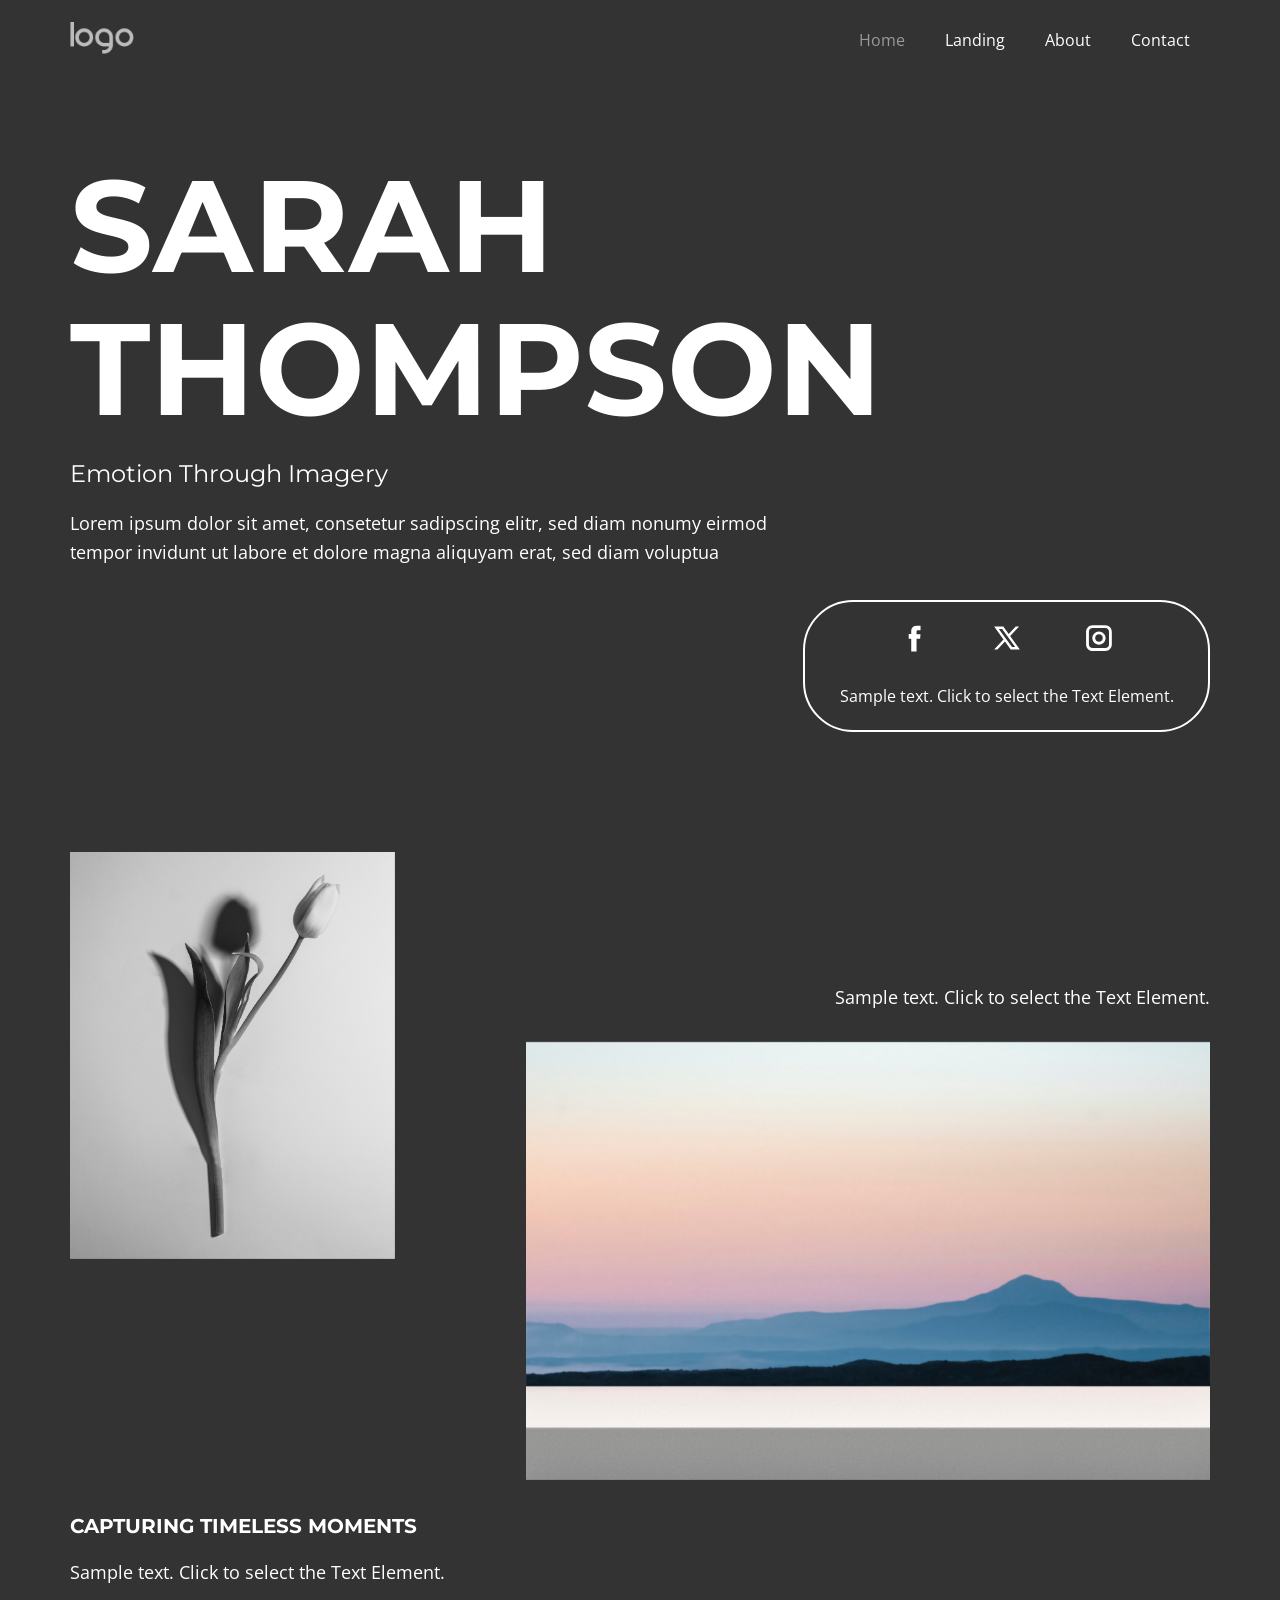
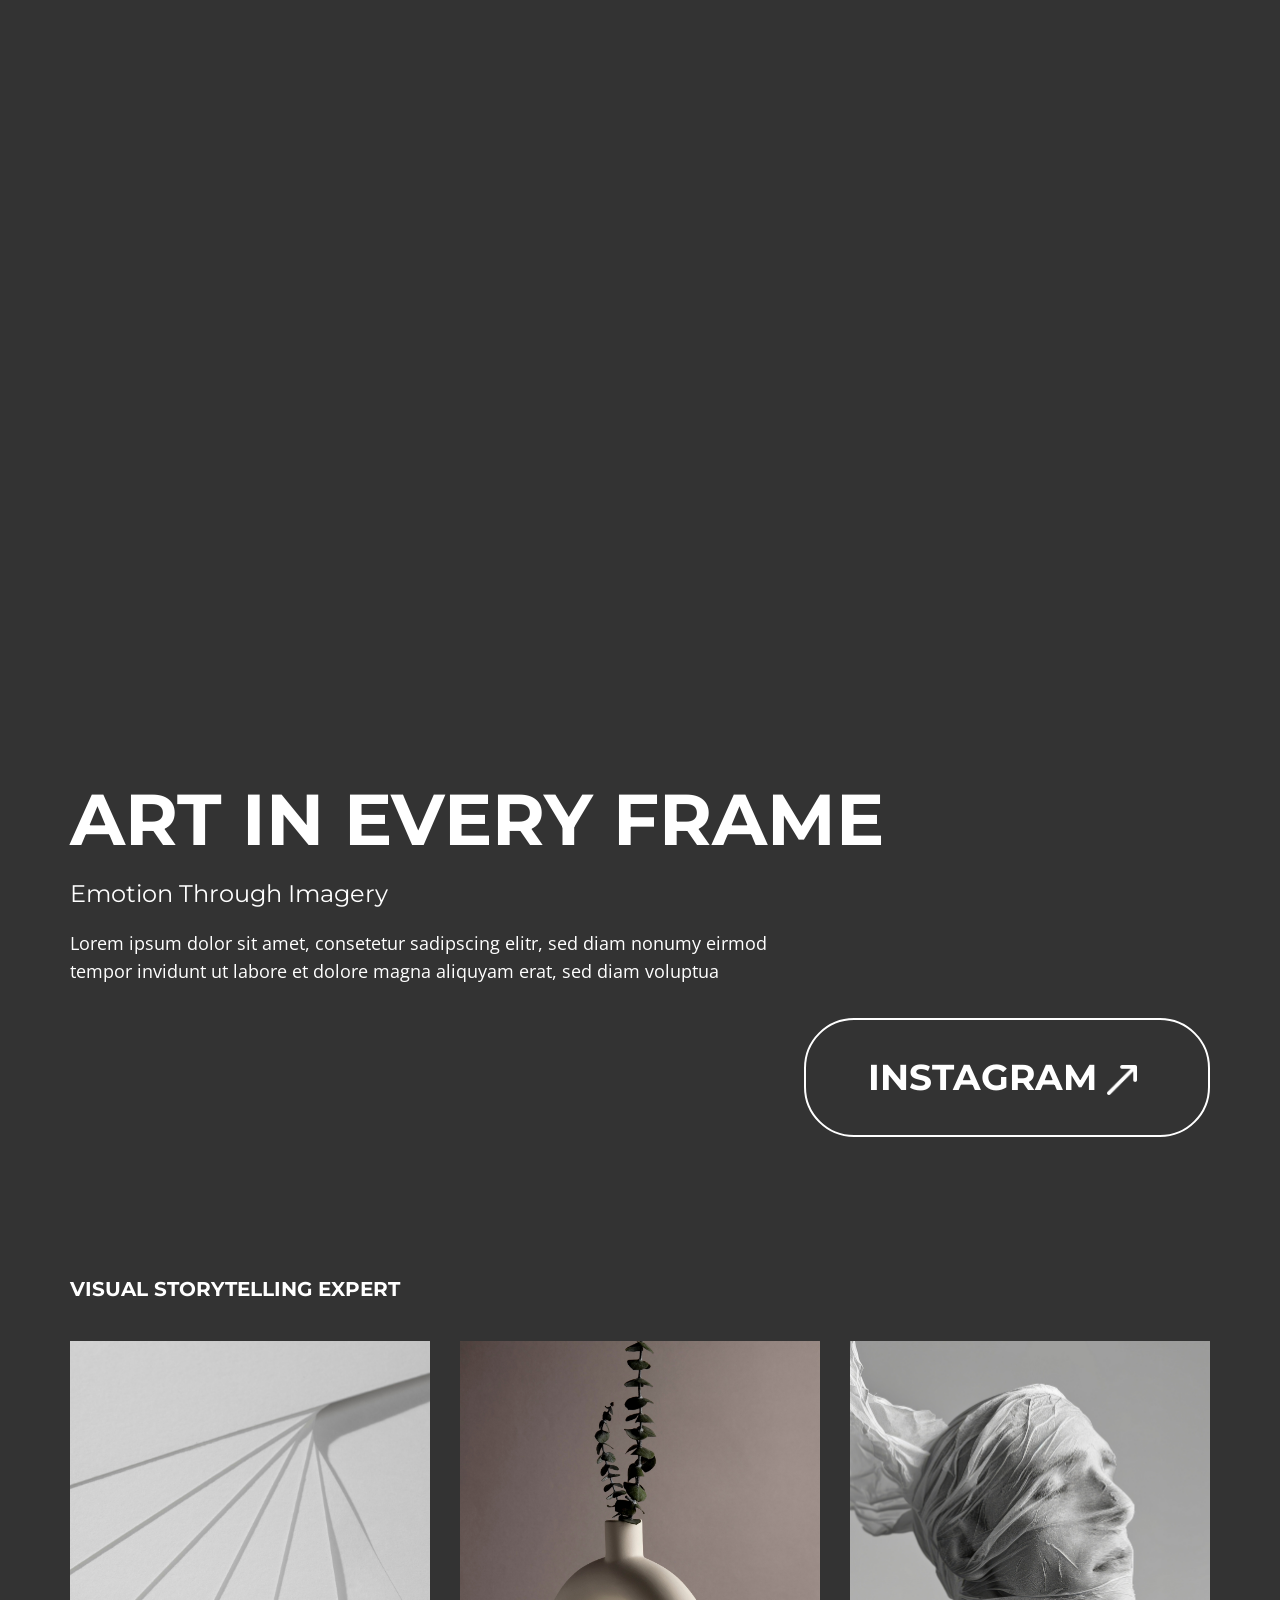
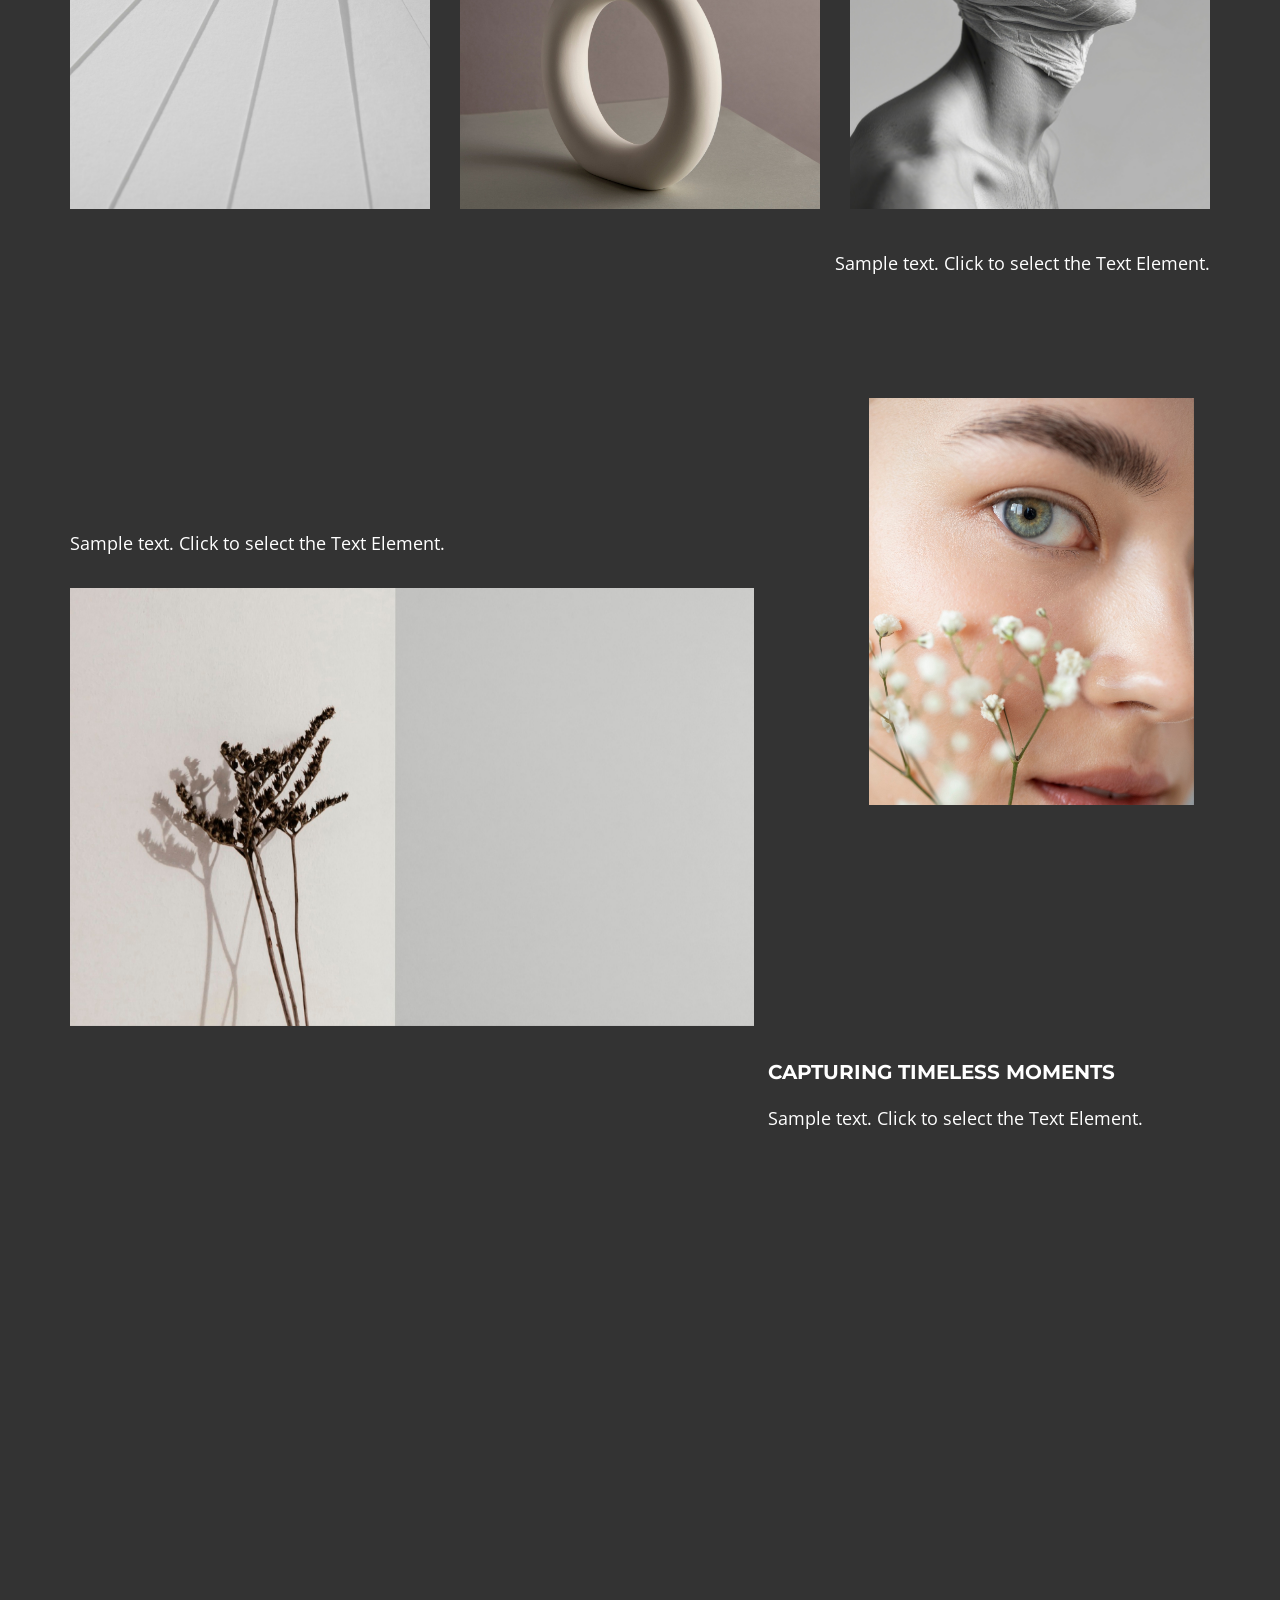
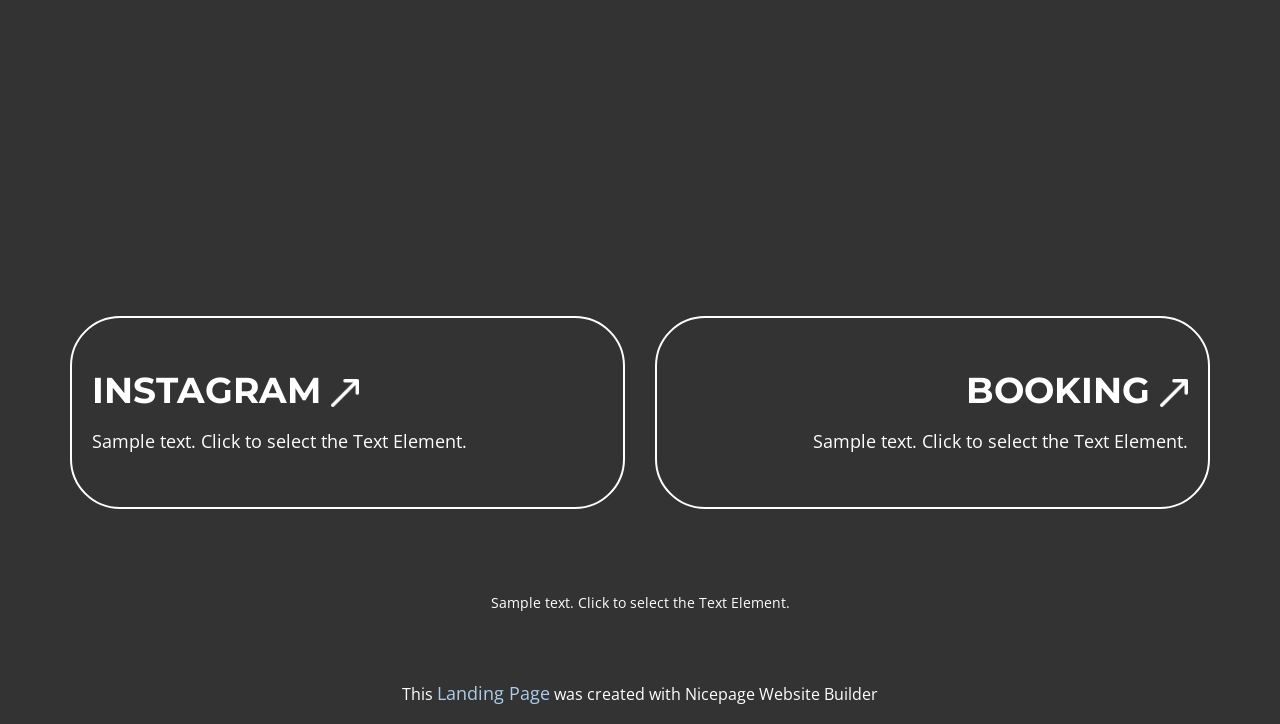
==== commit c890c27e: "added docker file" ====
--- a/index.html
+++ b/index.html
@@ -2,7 +2,7 @@
 <html style="font-size: 16px;" lang="en"><head>
     <meta name="viewport" content="width=device-width, initial-scale=1.0">
     <meta charset="utf-8">
-    <meta name="keywords" content="​HR Recruitment Agency, ​Your Trusted HR Partner, Top Benefits, ​Looking for a career change? Get our Services to find the job, 01​, 02, 03​, ​Stronger teams, better business, Our Amazing Team, ​Stories of Success that Inspire, ​Subscribe for latest news &amp;amp; updates, Faq">
+    <meta name="keywords" content="​Sarah Thompson, ​Art in Every Frame">
     <meta name="description" content="">
     <title>Home</title>
     <link rel="stylesheet" href="nicepage.css" media="screen">
@@ -20,948 +20,201 @@
     
     
     
-    
-    
-    
-    
-    <link id="u-page-google-font" rel="stylesheet" href="https://fonts.googleapis.com/css2?display=swap&amp;family=Open+Sans:ital,wght@0,300;0,400;0,500;0,600;0,700;0,800;1,300;1,400;1,500;1,600;1,700;1,800&amp;family=Bricolage+Grotesque:wght@200;300;400;500;600;700;800&amp;family=Oswald:wght@200;300;400;500;600;700">
+    <link id="u-page-google-font" rel="stylesheet" href="https://fonts.googleapis.com/css2?display=swap&amp;family=Roboto:ital,wght@0,100;0,200;0,300;0,400;0,500;0,600;0,700;0,800;0,900;1,100;1,200;1,300;1,400;1,500;1,600;1,700;1,800;1,900&amp;family=Open+Sans:ital,wght@0,300;0,400;0,500;0,600;0,700;0,800;1,300;1,400;1,500;1,600;1,700;1,800&amp;family=Montserrat:ital,wght@0,100;0,200;0,300;0,400;0,500;0,600;0,700;0,800;0,900;1,100;1,200;1,300;1,400;1,500;1,600;1,700;1,800;1,900">
     <script type="application/ld+json">{
 		"@context": "http://schema.org",
 		"@type": "Organization",
 		"name": "",
-		"logo": "images/hr-logo.png",
-		"sameAs": [
-				"https://facebook.com/name",
-				"https://twitter.com/name",
-				"https://instagram.com/name",
-				"https://facebook.com/name",
-				"https://twitter.com/name",
-				"https://instagram.com/name"
-		]
+		"logo": "images/default-logo.png"
 }</script>
-    <meta name="theme-color" content="#defd7f">
-    <meta name="twitter:site" content="@">
-    <meta name="twitter:card" content="summary_large_image">
-    <meta name="twitter:title" content="Home">
-    <meta name="twitter:description" content="">
+    <meta name="theme-color" content="#478ac9">
     <meta property="og:title" content="Home">
     <meta property="og:type" content="website">
-  <meta name="referrer" content="origin"><meta data-intl-tel-input-cdn-path="intlTelInput/"></head>
-  <body data-home-page="Home.html" data-home-page-title="Home" data-path-to-root="./" data-include-products="false" class="u-body u-clearfix u-xl-mode" data-lang="en"><header class="u-border-no-bottom u-border-no-left u-border-no-right u-border-no-top u-clearfix u-header u-section-row-container" id="header" style="background-image: none"><div class="u-section-rows">
-        <div class="u-clearfix u-palette-1-base u-section-row u-section-row-1">
-          <div class="u-clearfix u-sheet u-valign-middle-sm u-valign-middle-xs u-sheet-1">
-            <div class="data-layout-selected u-clearfix u-expanded-width u-gutter-0 u-layout-custom-sm u-layout-custom-xs u-layout-wrap u-layout-wrap-1">
-              <div class="u-gutter-0 u-layout">
-                <div class="u-layout-row">
-                  <div class="u-container-align-left u-container-style u-layout-cell u-shape-rectangle u-size-15-lg u-size-15-md u-size-15-xl u-size-30-sm u-size-30-xs u-layout-cell-1">
-                    <div class="u-container-layout u-valign-middle u-container-layout-1">
-                      <a href="mailto:hi@car.repair.com" class="u-active-none u-align-left u-border-active-palette-1-base u-border-hover-white u-btn u-button-link u-button-style u-hover-none u-none u-text-active-palette-2-dark-3 u-text-hover-palette-2-dark-3 u-text-palette-2-base u-btn-1" data-animation-name="" data-animation-duration="0" data-animation-delay="0" data-animation-direction=""><span class="u-file-icon u-icon u-text-palette-2-base u-icon-1"><img src="images/2099199-a014f34f.png" alt=""></span>&nbsp;hi@nutrition.com
-                      </a>
-                    </div>
-                  </div>
-                  <div class="u-container-align-left u-container-style u-layout-cell u-shape-rectangle u-size-17-lg u-size-17-md u-size-17-xl u-size-30-sm u-size-30-xs u-layout-cell-2">
-                    <div class="u-container-layout u-valign-middle u-container-layout-2">
-                      <a href="tel:+12345678910" class="u-active-none u-align-left u-border-active-palette-1-base u-border-hover-white u-btn u-button-link u-button-style u-hover-none u-none u-text-active-palette-2-dark-3 u-text-hover-palette-2-dark-3 u-text-palette-2-base u-btn-2" data-animation-name="" data-animation-duration="0" data-animation-delay="0" data-animation-direction=""><span class="u-file-icon u-icon u-text-palette-2-base"><img src="images/1257-2ae193ba.png" alt=""></span>&nbsp;​+1 (234) 567-8910
-                      </a>
-                    </div>
-                  </div>
-                  <div class="u-container-style u-hidden-sm u-hidden-xs u-layout-cell u-shape-rectangle u-size-16-md u-size-18-lg u-size-18-xl u-size-30-sm u-size-30-xs u-layout-cell-3">
-                    <div class="u-container-layout u-container-layout-3"></div>
-                  </div>
-                  <div class="u-container-align-left-sm u-container-align-left-xs u-container-align-right-lg u-container-align-right-md u-container-align-right-xl u-container-style u-layout-cell u-size-10-lg u-size-10-xl u-size-12-md u-size-30-sm u-size-30-xs u-layout-cell-4">
-                    <div class="u-container-layout u-valign-middle u-container-layout-4">
-                      <div class="u-social-icons u-social-icons-1">
-                        <a class="u-social-url" title="facebook" target="_blank" href="https://facebook.com/name"><span class="u-icon u-social-facebook u-social-icon u-text-palette-2-base u-icon-3"><svg class="u-svg-link" preserveAspectRatio="xMidYMin slice" viewBox="0 0 112 112" style=""><use xlink:href="#svg-e935"></use></svg><svg class="u-svg-content" viewBox="0 0 112 112" x="0" y="0" id="svg-e935"><path fill="currentColor" d="M75.5,28.8H65.4c-1.5,0-4,0.9-4,4.3v9.4h13.9l-1.5,15.8H61.4v45.1H42.8V58.3h-8.8V42.4h8.8V32.2
+  <meta data-intl-tel-input-cdn-path="intlTelInput/"></head>
+  <body data-home-page="Home.html" data-home-page-title="Home" data-path-to-root="./" data-include-products="false" class="u-body u-clearfix u-xl-mode" data-lang="en"><header class="u-clearfix u-header" id="sec-2f8a"><div class="u-clearfix u-sheet u-valign-middle u-sheet-1">
+        <a href="#" class="u-image u-logo u-image-1">
+          <img src="images/default-logo.png" class="u-logo-image u-logo-image-1">
+        </a>
+        <nav class="u-menu u-menu-one-level u-offcanvas u-menu-1" role="navigation" aria-label="Menu navigation">
+          <div class="menu-collapse" style="font-size: 1rem; letter-spacing: 0px;">
+            <a class="u-button-style u-custom-left-right-menu-spacing u-custom-padding-bottom u-custom-text-active-color u-custom-text-hover-color u-custom-top-bottom-menu-spacing u-hamburger-link u-nav-link u-text-active-palette-1-base u-text-hover-palette-2-base" href="#" tabindex="-1" aria-label="Open menu" aria-controls="a94c">
+              <svg class="u-svg-link" viewBox="0 0 24 24"><use xlink:href="#menu-hamburger"></use></svg>
+              <svg class="u-svg-content" version="1.1" id="menu-hamburger" viewBox="0 0 16 16" x="0px" y="0px" xmlns:xlink="http://www.w3.org/1999/xlink" xmlns="http://www.w3.org/2000/svg"><g><rect y="1" width="16" height="2"></rect><rect y="7" width="16" height="2"></rect><rect y="13" width="16" height="2"></rect>
+</g></svg>
+            </a>
+          </div>
+          <div class="u-custom-menu u-nav-container">
+            <ul class="u-nav u-unstyled u-nav-1" role="menubar"><li class="u-nav-item" role="none"><a class="u-button-style u-nav-link u-text-active-grey-40 u-text-hover-grey-50 u-nav-link-2" href="./" role="menuitem">Home</a>
+</li><li class="u-nav-item" role="none"><a class="u-button-style u-nav-link u-text-active-grey-40 u-text-hover-grey-50 u-nav-link-2" href="Landing.html" role="menuitem">Landing</a>
+</li><li class="u-nav-item" role="none"><a class="u-button-style u-nav-link u-text-active-grey-40 u-text-hover-grey-50 u-nav-link-2" href="About.html" role="menuitem">About</a>
+</li><li class="u-nav-item" role="none"><a class="u-button-style u-nav-link u-text-active-grey-40 u-text-hover-grey-50 u-nav-link-2" href="Contact.html" role="menuitem">Contact</a>
+</li></ul>
+          </div>
+          <div class="u-custom-menu u-nav-container-collapse" id="a94c" role="region" aria-label="Menu panel">
+            <div class="u-black u-container-style u-inner-container-layout u-opacity u-opacity-95 u-sidenav">
+              <div class="u-inner-container-layout u-sidenav-overflow">
+                <div class="u-menu-close" tabindex="-1" aria-label="Close menu"></div>
+                <ul class="u-align-center u-nav u-popupmenu-items u-unstyled u-nav-2"><li class="u-nav-item"><a class="u-button-style u-nav-link" href="./">Home</a>
+</li><li class="u-nav-item"><a class="u-button-style u-nav-link" href="Landing.html">Landing</a>
+</li><li class="u-nav-item"><a class="u-button-style u-nav-link" href="About.html">About</a>
+</li><li class="u-nav-item"><a class="u-button-style u-nav-link" href="Contact.html">Contact</a>
+</li></ul>
+              </div>
+            </div>
+            <div class="u-black u-menu-overlay u-opacity u-opacity-70"></div>
+          </div>
+        </nav>
+      </div></header>
+    <section class="u-clearfix u-section-1" id="block-1">
+      <div class="u-clearfix u-sheet u-sheet-1">
+        <h1 class="u-text u-text-default u-text-1" data-animation-name="customAnimationIn" data-animation-duration="2000" data-animation-delay="0"> Sarah <br>Thompson
+        </h1>
+        <h4 class="u-text u-text-default u-text-2"> Emotion Through Imagery</h4>
+        <p class="u-text u-text-3"> Lorem ipsum dolor sit amet, consetetur sadipscing elitr, sed diam nonumy eirmod tempor invidunt ut labore et dolore magna aliquyam erat, sed diam voluptua</p>
+        <div class="u-align-center u-border-2 u-border-white u-container-align-center u-container-style u-group u-radius u-shape-round u-group-1" data-animation-name="customAnimationIn" data-animation-duration="2000" data-animation-delay="0">
+          <div class="u-container-layout u-container-layout-1">
+            <div class="u-social-icons u-social-icons-1">
+              <a class="u-social-url" title="facebook" target="_blank" href="https://facebook.com/name"><span class="u-icon u-social-facebook u-social-icon u-text-white u-icon-1"><svg class="u-svg-link" preserveAspectRatio="xMidYMin slice" viewBox="0 0 112 112" style=""><use xlink:href="#svg-cc61"></use></svg><svg class="u-svg-content" viewBox="0 0 112 112" x="0" y="0" id="svg-cc61"><path fill="currentColor" d="M75.5,28.8H65.4c-1.5,0-4,0.9-4,4.3v9.4h13.9l-1.5,15.8H61.4v45.1H42.8V58.3h-8.8V42.4h8.8V32.2
 c0-7.4,3.4-18.8,18.8-18.8h13.8v15.4H75.5z"></path></svg></span>
-                        </a>
-                        <a class="u-social-url" title="twitter" target="_blank" href="https://twitter.com/name"><span class="u-icon u-social-icon u-social-twitter u-text-palette-2-base u-icon-4"><svg class="u-svg-link" preserveAspectRatio="xMidYMin slice" viewBox="0 0 112.2 112.2" style=""><use xlink:href="#svg-b4b3"></use></svg><svg class="u-svg-content" viewBox="0 0 112.2 112.2" x="0px" y="0px" id="svg-b4b3"><path d="M67.1,49.1L98.6,16h-12L62,42L43.2,16H11l32.8,45.2L11,96h11.6l26.3-27.7L69.1,96H101L67.1,49.1z M55,61.9l-5.1-7L27.5,24.4
+              </a>
+              <a class="u-social-url" title="twitter" target="_blank" href="https://twitter.com/name"><span class="u-icon u-social-icon u-social-twitter u-text-white u-icon-2"><svg class="u-svg-link" preserveAspectRatio="xMidYMin slice" viewBox="0 0 112.2 112.2" style=""><use xlink:href="#svg-1e21"></use></svg><svg class="u-svg-content" viewBox="0 0 112.2 112.2" x="0px" y="0px" id="svg-1e21"><path d="M67.1,49.1L98.6,16h-12L62,42L43.2,16H11l32.8,45.2L11,96h11.6l26.3-27.7L69.1,96H101L67.1,49.1z M55,61.9l-5.1-7L27.5,24.4
 	h11.4l17.3,23.8l5.1,7.1l23.4,32.2H73.8L55,61.9z"></path></svg></span>
-                        </a>
-                        <a class="u-social-url" title="instagram" target="_blank" href="https://instagram.com/name"><span class="u-icon u-social-icon u-social-instagram u-text-palette-2-base u-icon-5"><svg class="u-svg-link" preserveAspectRatio="xMidYMin slice" viewBox="0 0 112 112" style=""><use xlink:href="#svg-f50c"></use></svg><svg class="u-svg-content" viewBox="0 0 112 112" x="0" y="0" id="svg-f50c"><path fill="currentColor" d="M55.9,32.9c-12.8,0-23.2,10.4-23.2,23.2s10.4,23.2,23.2,23.2s23.2-10.4,23.2-23.2S68.7,32.9,55.9,32.9z
+              </a>
+              <a class="u-social-url" title="instagram" target="_blank" href="https://instagram.com/name"><span class="u-icon u-social-icon u-social-instagram u-text-white u-icon-3"><svg class="u-svg-link" preserveAspectRatio="xMidYMin slice" viewBox="0 0 112 112" style=""><use xlink:href="#svg-7e9d"></use></svg><svg class="u-svg-content" viewBox="0 0 112 112" x="0" y="0" id="svg-7e9d"><path fill="currentColor" d="M55.9,32.9c-12.8,0-23.2,10.4-23.2,23.2s10.4,23.2,23.2,23.2s23.2-10.4,23.2-23.2S68.7,32.9,55.9,32.9z
 	 M55.9,69.4c-7.4,0-13.3-6-13.3-13.3c-0.1-7.4,6-13.3,13.3-13.3s13.3,6,13.3,13.3C69.3,63.5,63.3,69.4,55.9,69.4z"></path><path fill="currentColor" d="M78.2,11H33.5C21,11,10.8,21.3,10.8,33.7v44.7c0,12.6,10.2,22.8,22.7,22.8h44.7c12.6,0,22.7-10.2,22.7-22.7
 	V33.7C100.8,21.1,90.6,11,78.2,11z M91,78.4c0,7.1-5.8,12.8-12.8,12.8H33.5c-7.1,0-12.8-5.8-12.8-12.8V33.7
 	c0-7.1,5.8-12.8,12.8-12.8h44.7c7.1,0,12.8,5.8,12.8,12.8V78.4z"></path></svg></span>
-                        </a>
-                      </div>
-                    </div>
-                  </div>
-                </div>
-              </div>
-            </div>
-          </div>
-          
-          
-          
-          
-          
-        </div>
-        <div class="u-clearfix u-section-row" data-animation-name="" data-animation-duration="0" data-animation-delay="0" data-animation-direction="">
-          <div class="u-clearfix u-sheet u-valign-middle-lg u-valign-middle-md u-valign-middle-sm u-valign-middle-xs u-sheet-2">
-            <a href="#" class="u-enable-responsive u-image u-logo u-image-1" data-image-width="1138" data-image-height="149">
-              <img src="images/hr-logo.png" class="u-logo-image u-logo-image-1">
-            </a>
-            <nav class="u-dropdown-icon u-menu u-menu-dropdown u-offcanvas u-menu-1" data-responsive-from="MD" role="navigation">
-              <div class="menu-collapse" style="font-size: 1rem; letter-spacing: 0px; font-weight: 600;">
-                <a class="u-button-style u-custom-active-border-color u-custom-border u-custom-border-color u-custom-borders u-custom-hover-border-color u-custom-left-right-menu-spacing u-custom-padding-bottom u-custom-text-active-color u-custom-text-color u-custom-text-hover-color u-custom-top-bottom-menu-spacing u-hamburger-link u-nav-link u-text-active-palette-1-dark-3 u-text-hover-palette-1-dark-3 u-text-palette-2-base" href="#" tabindex="-1" aria-label="Open menu" aria-controls="f711">
-                  <svg class="u-svg-link" viewBox="0 0 24 24"><use xlink:href="#menu-hamburger"></use></svg>
-                  <svg class="u-svg-content" version="1.1" id="menu-hamburger" viewBox="0 0 16 16" x="0px" y="0px" xmlns:xlink="http://www.w3.org/1999/xlink" xmlns="http://www.w3.org/2000/svg"><g><rect y="1" width="16" height="2"></rect><rect y="7" width="16" height="2"></rect><rect y="13" width="16" height="2"></rect>
-</g></svg>
-                </a>
-              </div>
-              <div class="u-custom-menu u-nav-container">
-                <ul class="u-nav u-spacing-30 u-unstyled u-nav-1" role="menubar"><li role="none" class="u-nav-item"><a role="menuitem" class="u-border-2 u-border-active-palette-2-base u-border-hover-palette-2-base u-border-no-left u-border-no-right u-border-no-top u-button-style u-nav-link u-text-active-palette-2-base u-text-grey-90 u-text-hover-grey-90 u-nav-link-2" href="./">Home</a>
-</li><li role="none" class="u-nav-item"><a tabindex="-1" role="menuitem" class="u-border-2 u-border-active-palette-2-base u-border-hover-palette-2-base u-border-no-left u-border-no-right u-border-no-top u-button-style u-nav-link u-text-active-palette-2-base u-text-grey-90 u-text-hover-grey-90 u-nav-link-2" aria-haspopup="true" aria-current="page">Pages</a><div class="u-nav-popup"><ul role="menu" class="u-h-spacing-22 u-nav u-unstyled u-v-spacing-12" aria-label="Pages menu"><li role="none" class="u-nav-item"><a role="menuitem" class="u-active-palette-1-light-3 u-button-style u-hover-palette-1-light-3 u-nav-link u-text-active-palette-2-base u-text-black u-text-hover-palette-2-base u-white" href="About.html">About Us</a>
-</li><li role="none" class="u-nav-item"><a role="menuitem" class="u-active-palette-1-light-3 u-button-style u-hover-palette-1-light-3 u-nav-link u-text-active-palette-2-base u-text-black u-text-hover-palette-2-base u-white" href="Services.html">Our Services</a>
-</li><li role="none" class="u-nav-item"><a role="menuitem" class="u-active-palette-1-light-3 u-button-style u-hover-palette-1-light-3 u-nav-link u-text-active-palette-2-base u-text-black u-text-hover-palette-2-base u-white" href="FAQ-Page.html">FAQ</a>
-</li><li role="none" class="u-nav-item"><a role="menuitem" class="u-active-palette-1-light-3 u-button-style u-hover-palette-1-light-3 u-nav-link u-text-active-palette-2-base u-text-black u-text-hover-palette-2-base u-white" href="Blog.html">Blog Page</a>
-</li><li role="none" class="u-nav-item"><a role="menuitem" class="u-active-palette-1-light-3 u-button-style u-hover-palette-1-light-3 u-nav-link u-text-active-palette-2-base u-text-black u-text-hover-palette-2-base u-white" href="Team.html">Our Team</a>
-</li></ul>
-</div>
-</li><li role="none" class="u-nav-item"><a role="menuitem" class="u-border-2 u-border-active-palette-2-base u-border-hover-palette-2-base u-border-no-left u-border-no-right u-border-no-top u-button-style u-nav-link u-text-active-palette-2-base u-text-grey-90 u-text-hover-grey-90 u-nav-link-2" href="Contact.html">Contact Us</a>
-</li></ul>
-              </div>
-              <div class="u-custom-menu u-nav-container-collapse" id="f711" role="region" aria-label="Menu panel">
-                <div class="u-black u-container-style u-inner-container-layout u-opacity u-opacity-95 u-sidenav">
-                  <div class="u-inner-container-layout u-sidenav-overflow">
-                    <div class="u-menu-close" tabindex="-1" aria-label="Close menu"></div>
-                    <ul class="u-align-center u-nav u-popupmenu-items u-unstyled u-nav-3" role="menubar"><li role="none" class="u-nav-item"><a role="menuitem" class="u-button-style u-nav-link" href="./">Home</a>
-</li><li role="none" class="u-nav-item"><a tabindex="-1" role="menuitem" class="u-button-style u-nav-link" aria-haspopup="true" aria-current="page">Pages</a><div class="u-nav-popup"><ul role="menu" class="u-h-spacing-22 u-nav u-unstyled u-v-spacing-12" aria-label="Pages menu"><li role="none" class="u-nav-item"><a role="menuitem" class="u-button-style u-nav-link" href="About.html">About Us</a>
-</li><li role="none" class="u-nav-item"><a role="menuitem" class="u-button-style u-nav-link" href="Services.html">Our Services</a>
-</li><li role="none" class="u-nav-item"><a role="menuitem" class="u-button-style u-nav-link" href="FAQ-Page.html">FAQ</a>
-</li><li role="none" class="u-nav-item"><a role="menuitem" class="u-button-style u-nav-link" href="Blog.html">Blog Page</a>
-</li><li role="none" class="u-nav-item"><a role="menuitem" class="u-button-style u-nav-link" href="Team.html">Our Team</a>
-</li></ul>
-</div>
-</li><li role="none" class="u-nav-item"><a role="menuitem" class="u-button-style u-nav-link" href="Contact.html">Contact Us</a>
-</li></ul>
-                  </div>
-                </div>
-                <div class="u-black u-menu-overlay u-opacity u-opacity-70"></div>
-              </div>
-              <style class="menu-style">@media (max-width: 939px) {
-                    [data-responsive-from="MD"] .u-nav-container {
-                        display: none;
-                    }
-                    [data-responsive-from="MD"] .menu-collapse {
-                        display: block;
-                    }
-                }</style>
-            </nav>
-            <a href="" class="u-align-left-xs u-btn u-btn-round u-button-style u-hover-palette-1-light-1 u-palette-1-base u-radius u-btn-3" data-animation-name="" data-animation-duration="0" data-animation-delay="0" data-animation-direction="">Get Started </a>
-          </div>
-          
-          
-          
-          
-          
-        </div>
-      </div></header>
-    <section class="u-clearfix u-palette-1-base u-valign-middle u-section-1" id="block-1">
-      <div class="custom-expanded data-layout-selected u-clearfix u-layout-wrap u-layout-wrap-1">
-        <div class="u-layout">
-          <div class="u-layout-row">
-            <div class="u-container-align-left u-container-style u-layout-cell u-palette-1-base u-size-20 u-layout-cell-1">
-              <div class="u-container-layout u-valign-middle-md u-valign-middle-xl u-valign-middle-xs u-container-layout-1">
-                <div class="u-expanded-width-lg u-expanded-width-md u-expanded-width-sm u-expanded-width-xs u-list u-list-1">
-                  <div class="u-repeater u-repeater-1">
-                    <div class="u-align-left u-container-align-left u-container-style u-list-item u-repeater-item u-shape-rectangle u-list-item-1" data-animation-name="customAnimationIn" data-animation-duration="1000" data-animation-delay="0">
-                      <div class="u-container-layout u-similar-container u-valign-top-lg u-valign-top-md u-valign-top-sm u-valign-top-xs u-container-layout-2"><span class="u-align-left u-file-icon u-icon u-text-palette-2-base u-icon-1"><img src="images/5869412-f52b73e6.png" alt=""></span>
-                        <h4 class="u-align-left u-text u-text-body-color u-text-1"> Smart HR Solutions</h4>
-                        <p class="u-align-left u-text u-text-default u-text-2"> Ut enim ad minim veniam, quis nostrud exercitation ullamco laboris nisi ut aliquip ex ea commodo</p>
-                        <a href="" class="u-active-none u-border-none u-btn u-button-style u-hover-none u-none u-btn-1">Learn More &nbsp;<span class="u-file-icon u-icon"><img src="images/545682.png" alt=""></span>&nbsp; 
-                        </a>
-                        <div class="u-border-1 u-border-palette-2-base u-expanded-width u-line u-line-horizontal u-line-1"></div>
-                      </div>
-                    </div>
-                    <div class="u-align-left u-container-align-left u-container-style u-list-item u-repeater-item u-shape-rectangle u-list-item-2" data-animation-name="customAnimationIn" data-animation-duration="1000" data-animation-delay="0">
-                      <div class="u-container-layout u-similar-container u-valign-top-lg u-valign-top-md u-valign-top-sm u-valign-top-xs u-container-layout-3"><span class="u-align-left u-file-icon u-icon u-text-palette-2-base u-icon-3"><img src="images/1621653-506938f1.png" alt=""></span>
-                        <h4 class="u-align-left u-text u-text-body-color u-text-3"> Strategic Hiring Solutions<br>
-                        </h4>
-                        <p class="u-align-left u-text u-text-default u-text-4"> Ut enim ad minim veniam, quis nostrud exercitation ullamco laboris nisi ut aliquip ex ea commodo</p>
-                        <a href="" class="u-active-none u-border-none u-btn u-button-style u-hover-none u-none u-btn-2">Learn More &nbsp;<span class="u-file-icon u-icon"><img src="images/545682.png" alt=""></span>&nbsp; 
-                        </a>
-                        <div class="u-border-1 u-border-palette-2-base u-expanded-width u-line u-line-horizontal u-line-2"></div>
-                      </div>
-                    </div>
-                  </div>
-                </div>
-              </div>
-            </div>
-            <div class="u-container-align-left-lg u-container-align-left-md u-container-align-left-sm u-container-style u-layout-cell u-palette-2-base u-shape-rectangle u-size-40 u-layout-cell-2">
-              <div class="u-container-layout u-valign-middle-md u-valign-top-lg u-container-layout-4">
-                <h1 class="u-align-left-lg u-align-left-md u-align-left-sm u-align-left-xs u-text u-text-palette-1-light-1 u-text-5" data-animation-name="customAnimationIn" data-animation-duration="1000" data-animation-delay="200"> HR Recruitment Agency</h1>
-                <h5 class="u-align-left-lg u-align-left-md u-align-left-sm u-align-left-xs u-text u-text-6" data-animation-name="customAnimationIn" data-animation-duration="1000" data-animation-delay="200">We place people in the right position</h5>
-                <a href="" class="u-active-white u-align-left-lg u-align-left-md u-align-left-sm u-align-left-xs u-border-none u-btn u-btn-round u-button-style u-hover-white u-palette-1-base u-radius u-btn-3" data-animation-name="customAnimationIn" data-animation-duration="1000" data-animation-delay="200"> Get Started Today&nbsp;&nbsp;<span class="u-file-icon u-icon u-text-palette-2-base u-icon-5"><img src="images/327664-f0ff6bb9.png" alt=""></span>
-                </a>
-                <img class="u-image u-image-contain u-image-default u-preserve-proportions u-image-1" src="images/hero-btn-arrow.svg" alt="" data-image-width="122" data-image-height="126" data-animation-name="customAnimationIn" data-animation-duration="1000" data-animation-delay="500">
-                <img class="u-image u-image-round u-radius u-image-2" src="images/coworkers-posing-medium-shot_23-2148336934.jpg" alt="" data-image-width="900" data-image-height="648" data-animation-name="flipIn" data-animation-duration="1000" data-animation-delay="500" data-animation-direction="X">
-              </div>
-            </div>
-          </div>
-        </div>
-      </div>
-    </section>
-    <section class="u-clearfix u-container-align-center u-white u-section-2" id="block-2">
-      <div class="u-clearfix u-sheet u-valign-middle u-sheet-1">
-        <div class="data-layout-selected u-clearfix u-expanded-width u-gutter-30 u-layout-wrap u-layout-wrap-1">
-          <div class="u-gutter-0 u-layout">
-            <div class="u-layout-row">
-              <div class="u-size-30 u-size-60-md">
-                <div class="u-layout-col">
-                  <div class="u-size-20">
-                    <div class="u-layout-row">
-                      <div class="u-align-left u-container-align-left u-container-style u-layout-cell u-shape-rectangle u-size-30 u-layout-cell-1">
-                        <div class="u-container-layout u-valign-bottom">
-                          <img class="u-expanded-width u-image u-image-round u-radius u-image-1" src="images/taking-applicant-vacancy_1098-13.jpg" data-image-width="1480" data-image-height="2220">
-                        </div>
-                      </div>
-                      <div class="u-align-left u-container-align-left u-container-style u-layout-cell u-shape-rectangle u-size-30 u-layout-cell-2">
-                        <div class="u-container-layout u-valign-bottom u-container-layout-2">
-                          <img class="u-expanded-width u-image u-image-round u-radius u-image-2" src="images/two-stylish-woman-car-salon_1157-20530.jpg" data-image-width="1380" data-image-height="2070">
-                        </div>
-                      </div>
-                    </div>
-                  </div>
-                  <div class="u-size-40">
-                    <div class="u-layout-row">
-                      <div class="u-align-left u-container-align-left u-container-align-left-md u-container-align-left-sm u-container-align-left-xs u-container-align-right-lg u-container-align-right-xl u-container-style u-layout-cell u-shape-rectangle u-size-60 u-layout-cell-3">
-                        <div class="u-container-layout u-valign-bottom-lg u-valign-bottom-sm u-valign-bottom-xl u-valign-bottom-xs" src="">
-                          <img class="u-expanded-height u-expanded-height-lg u-expanded-height-md u-expanded-height-xl u-image u-image-round u-radius u-image-3" src="images/medium-shot-woman-working-laptop_23-2149300643.jpg" data-image-width="996" data-image-height="664">
-                          <div class="custom-expanded u-container-style u-group u-palette-1-base u-radius u-shape-round u-group-1">
-                            <div class="u-container-layout u-valign-middle-sm u-valign-middle-xl u-valign-middle-xs u-container-layout-4">
-                              <h3 class="u-align-left u-text u-text-default u-text-palette-2-base u-text-1" data-animation-name="counter" data-animation-event="scroll" data-animation-duration="3000">25</h3>
-                              <h5 class="u-align-left u-text u-text-2">Years of Experience</h5>
-                            </div>
-                          </div>
-                        </div>
-                      </div>
-                    </div>
-                  </div>
-                </div>
-              </div>
-              <div class="u-size-30 u-size-60-md">
-                <div class="u-layout-col">
-                  <div class="u-align-left u-container-align-left u-container-style u-layout-cell u-shape-rectangle u-size-60 u-layout-cell-4">
-                    <div class="u-container-layout u-valign-middle u-container-layout-5">
-                      <h5 class="u-align-left u-text u-text-default u-text-3">about us</h5>
-                      <h2 class="u-align-left u-text u-text-4"> Your Trusted HR Partner</h2>
-                      <div class="u-expanded-width u-list u-list-1">
-                        <div class="u-repeater u-repeater-1">
-                          <div class="u-container-style u-list-item u-repeater-item">
-                            <div class="u-container-layout u-similar-container u-container-layout-6"><span class="u-file-icon u-icon u-text-palette-2-base u-icon-1"><img src="images/3137911-f8e62f95.png" alt=""></span>
-                              <div class="u-container-style u-group u-group-2">
-                                <div class="u-container-layout u-container-layout-7">
-                                  <h5 class="u-align-left u-text u-text-5"> Empowering Growth, Shaping Futures</h5>
-                                  <p class="u-align-left u-text u-text-6"> We help individuals build meaningful careers and support businesses in finding the right talent. Together, we create pathways to long-term success.</p>
-                                </div>
-                              </div>
-                            </div>
-                          </div>
-                          <div class="u-container-style u-list-item u-repeater-item">
-                            <div class="u-container-layout u-similar-container u-container-layout-8"><span class="u-file-icon u-icon u-text-palette-2-base u-icon-2"><img src="images/1436699-09ae9cb3.png" alt=""></span>
-                              <div class="u-container-style u-group u-video-cover u-group-3">
-                                <div class="u-container-layout u-container-layout-9">
-                                  <h5 class="u-align-left u-text u-text-7"> Connecting People. Creating Impact.</h5>
-                                  <p class="u-align-left u-text u-text-default u-text-8"> We connect skilled professionals with the companies that need them most — enabling personal growth and driving organizational success.<br>
-                                  </p>
-                                </div>
-                              </div>
-                            </div>
-                          </div>
-                        </div>
-                      </div>
-                      <a href="" class="u-active-white u-align-left u-border-2 u-border-active-palette-2-base u-border-hover-palette-2-base u-border-palette-1-base u-btn u-btn-round u-button-style u-hover-white u-palette-1-base u-radius u-btn-1">More about us&nbsp;&nbsp;<span class="u-file-icon u-icon u-text-palette-2-base u-icon-3"><img src="images/327664-f0ff6bb9.png" alt=""></span>
-                      </a>
-                    </div>
-                  </div>
-                </div>
-              </div>
-            </div>
-          </div>
-        </div>
-      </div>
-    </section>
-    <section class="u-align-center u-clearfix u-container-align-center u-palette-2-base u-section-3" id="block-3">
-      <div class="u-align-left u-clearfix u-sheet u-valign-middle u-sheet-1">
-        <h2 class="u-align-center u-text u-text-default u-text-1" data-animation-name="customAnimationIn" data-animation-duration="1500" data-animation-delay="0">Top Benefits</h2>
-        <div class="u-expanded-width u-list u-list-1">
-          <div class="u-repeater u-repeater-1">
-            <div class="u-container-align-center u-container-style u-list-item u-repeater-item u-list-item-1" data-animation-name="customAnimationIn" data-animation-duration="1500">
-              <div class="u-container-layout u-similar-container u-valign-top u-container-layout-1"><span class="u-align-center u-file-icon u-icon u-icon-circle u-palette-1-light-1 u-text-palette-2-base u-icon-1"><img src="images/15171072-3ea79a74.png" alt=""></span>
-                <h4 class="u-align-center u-text u-text-default u-text-2"> Cost Savings</h4>
-                <p class="u-align-center u-text u-text-default u-text-3"> Lorem ipsum dolor sit amet, consectetur adipiscing elit.</p>
-                <a href="#" class="u-active-none u-align-center u-border-2 u-border-active-palette-1-light-2 u-border-hover-palette-1-light-2 u-border-no-left u-border-no-right u-border-no-top u-border-white u-btn u-button-style u-hover-none u-none u-text-active-palette-1-light-1 u-text-body-alt-color u-text-hover-palette-1-light-1 u-btn-1">learn more</a>
-              </div>
-            </div>
-            <div class="u-container-align-center u-container-style u-list-item u-repeater-item u-list-item-2" data-animation-name="customAnimationIn" data-animation-duration="1000">
-              <div class="u-container-layout u-similar-container u-valign-top u-container-layout-2"><span class="u-align-center u-file-icon u-icon u-icon-circle u-palette-1-light-1 u-text-palette-2-base u-icon-2"><img src="images/3137911-f8e62f95.png" alt=""></span>
-                <h4 class="u-align-center u-text u-text-default u-text-4"> Experience</h4>
-                <p class="u-align-center u-text u-text-default u-text-5"> Lorem ipsum dolor sit amet, consectetur adipiscing elit.</p>
-                <a href="#" class="u-active-none u-align-center u-border-2 u-border-active-palette-1-light-2 u-border-hover-palette-1-light-2 u-border-no-left u-border-no-right u-border-no-top u-border-white u-btn u-button-style u-hover-none u-none u-text-active-palette-1-light-1 u-text-body-alt-color u-text-hover-palette-1-light-1 u-btn-2">learn more</a>
-              </div>
-            </div>
-            <div class="u-container-align-center u-container-style u-list-item u-repeater-item u-list-item-3" data-animation-name="customAnimationIn" data-animation-duration="1500">
-              <div class="u-container-layout u-similar-container u-valign-top u-container-layout-3"><span class="u-align-center u-file-icon u-icon u-icon-circle u-palette-1-light-1 u-text-palette-2-base u-icon-3"><img src="images/1436699-09ae9cb3.png" alt=""></span>
-                <h4 class="u-align-center u-text u-text-default u-text-6"> Flexibility</h4>
-                <p class="u-align-center u-text u-text-default u-text-7"> Lorem ipsum dolor sit amet, consectetur adipiscing elit.</p>
-                <a href="#" class="u-active-none u-align-center u-border-2 u-border-active-palette-1-light-2 u-border-hover-palette-1-light-2 u-border-no-left u-border-no-right u-border-no-top u-border-white u-btn u-button-style u-hover-none u-none u-text-active-palette-1-light-1 u-text-body-alt-color u-text-hover-palette-1-light-1 u-btn-3">learn more</a>
-              </div>
-            </div>
-          </div>
-        </div>
-      </div>
-    </section>
-    <section class="u-align-center u-clearfix u-container-align-center u-section-4" id="block-4">
-      <div class="u-clearfix u-sheet u-valign-middle u-sheet-1">
-        <div class="data-layout-selected u-clearfix u-expanded-width u-gutter-24 u-layout-wrap u-layout-wrap-1">
+              </a>
+            </div>
+            <p class="u-align-center u-text u-text-4">Sample text. Click to select the Text Element.</p>
+          </div>
+        </div>
+      </div>
+    </section>
+    <section class="u-clearfix u-section-2" id="block-2">
+      <div class="u-clearfix u-sheet u-sheet-1">
+        <div class="data-layout-selected u-clearfix u-expanded-width u-layout-wrap u-layout-wrap-1">
           <div class="u-layout">
             <div class="u-layout-row">
-              <div class="u-align-left u-container-align-left u-container-style u-layout-cell u-shape-rectangle u-size-29-lg u-size-29-xl u-size-60-md u-size-60-sm u-size-60-xs u-layout-cell-1">
-                <div class="u-container-layout u-valign-middle u-container-layout-1">
-                  <h5 class="u-align-left u-text u-text-default u-text-1"> What we offer</h5>
-                  <h2 class="u-align-left u-text u-text-2"> Looking for a career change? Get our Services to find the job</h2>
-                  <p class="u-align-left u-text u-text-3"> Duis aute irure dolor in reprehenderit in voluptate velit esse cillum dolore eu fugiat nulla pariatur. Excepteur sint occaecat cupidatat non proident, sunt in culpa qui officia deserunt mollit anim id. Image from <a href="https://www.freepik.com/" class="u-active-none u-border-none u-btn u-button-link u-button-style u-hover-none u-none u-text-palette-2-base u-btn-1">Freepik</a>
-                  </p>
-                  <a href="" class="u-active-white u-align-left u-border-2 u-border-active-palette-2-base u-border-hover-palette-2-base u-border-palette-1-base u-btn u-btn-round u-button-style u-hover-white u-palette-1-base u-radius u-btn-2">Learn more&nbsp;&nbsp;<span class="u-file-icon u-icon u-text-palette-2-base u-icon-1"><img src="images/18.png" alt=""></span>
-                  </a>
-                </div>
-              </div>
-              <div class="u-container-style u-layout-cell u-size-31-lg u-size-31-xl u-size-60-md u-size-60-sm u-size-60-xs u-layout-cell-2">
-                <div class="u-container-layout u-valign-middle-md u-valign-middle-sm u-valign-middle-xs u-container-layout-2">
-                  <img class="custom-expanded u-expanded-width-lg u-expanded-width-xl u-image u-image-contain u-image-default u-image-1" src="images/shape-1-min.png" alt="" data-image-width="1000" data-image-height="750">
-                  <img class="u-image u-image-round u-radius u-image-2" src="images/brunette-businesswoman-posing_23.jpg" alt="" data-image-width="1480" data-image-height="2217">
-                </div>
-              </div>
-            </div>
-          </div>
-        </div>
-      </div>
-    </section>
-    <section class="u-align-center u-clearfix u-container-align-center u-valign-top-sm u-section-5" src="" id="block-5">
-      <img class="u-expanded-width u-image u-image-default u-image-1" src="images/people-using-digital-device-while-meeting-7.jpg" alt="" data-image-width="1980" data-image-height="1320">
-      <div class="custom-expanded u-container-align-center u-container-style u-group u-palette-2-base u-radius u-shape-round u-group-1">
-        <div class="u-container-layout u-valign-middle-lg u-valign-middle-md u-valign-middle-sm u-valign-middle-xs u-valign-top-xl u-container-layout-1">
-          <div class="u-expanded-width u-list u-list-1">
-            <div class="u-repeater u-repeater-1">
-              <div class="u-container-style u-hover-feature u-list-item u-repeater-item u-shape-rectangle u-list-item-1" data-animation-name="customAnimationIn" data-animation-duration="1500" data-animation-delay="500">
-                <div class="u-container-layout u-similar-container u-valign-top-xs u-container-layout-2">
-                  <h2 class="u-align-right u-custom-font u-font-oswald u-text u-text-color-var u-text-default u-text-1">01 </h2>
-                  <div class="custom-expanded u-container-align-left u-container-style u-expanded-width-lg u-expanded-width-md u-expanded-width-sm u-expanded-width-xl u-group u-shape-rectangle u-group-2">
-                    <div class="u-container-layout u-valign-top u-container-layout-3">
-                      <h4 class="u-align-left u-text u-text-2"> Talents Agency</h4>
-                      <p class="u-align-left u-text u-text-3"> Duis aute irure dolor in reprehenderit in voluptate velit esse cillum dolore eu fugiat nulla pariatur. Excepteur sint occaecat</p>
-                    </div>
-                  </div>
-                </div>
-              </div>
-              <div class="u-container-style u-hover-feature u-list-item u-repeater-item u-shape-rectangle u-list-item-2" data-animation-name="customAnimationIn" data-animation-duration="1000">
-                <div class="u-container-layout u-similar-container u-valign-top-xs u-container-layout-4">
-                  <h2 class="u-align-right u-custom-font u-font-oswald u-text u-text-color-var u-text-default u-text-4">02</h2>
-                  <div class="custom-expanded u-container-style u-expanded-width-lg u-expanded-width-md u-expanded-width-sm u-expanded-width-xl u-group u-shape-rectangle u-group-3">
-                    <div class="u-container-layout u-valign-top u-container-layout-5">
-                      <h4 class="u-align-left u-text u-text-5"> Corporate Counselling</h4>
-                      <p class="u-align-left u-text u-text-6"> Duis aute irure dolor in reprehenderit in voluptate velit esse cillum dolore eu fugiat nulla pariatur. Excepteur sint occaecat</p>
-                    </div>
-                  </div>
-                </div>
-              </div>
-              <div class="u-container-style u-hover-feature u-list-item u-repeater-item u-shape-rectangle u-list-item-3" data-animation-name="customAnimationIn" data-animation-duration="1000">
-                <div class="u-container-layout u-similar-container u-valign-top-xs u-container-layout-6">
-                  <h2 class="u-align-right u-custom-font u-font-oswald u-text u-text-color-var u-text-default u-text-7">03 </h2>
-                  <div class="custom-expanded u-container-style u-expanded-width-lg u-expanded-width-md u-expanded-width-sm u-expanded-width-xl u-group u-shape-rectangle u-group-4">
-                    <div class="u-container-layout u-valign-top u-container-layout-7">
-                      <h4 class="u-align-left u-text u-text-8"> Careers Coaching</h4>
-                      <p class="u-align-left u-text u-text-9"> Duis aute irure dolor in reprehenderit in voluptate velit esse cillum dolore eu fugiat nulla pariatur. Excepteur sint occaecat</p>
-                    </div>
-                  </div>
-                </div>
-              </div>
-            </div>
-          </div>
-          <p class="u-align-center u-text u-text-default u-text-10">Image from&nbsp;<b>
-              <a href="https://www.freepik.com/" class="u-active-none u-border-1 u-border-active-palette-2-light-2 u-border-hover-palette-2-light-2 u-border-no-left u-border-no-right u-border-no-top u-border-white u-btn u-button-link u-button-style u-hover-none u-none u-btn-1" target="_blank">Freepik</a></b>
-          </p>
-        </div>
-      </div>
-      
-      
-      
-      
-      
-      
-      
-      
-      
-      
-      
-      
-      
-      
-      
-      
-      
-      
-    </section>
-    <section class="u-align-center u-clearfix u-container-align-center u-section-6" id="block-6">
+              <div class="u-container-style u-layout-cell u-size-24 u-layout-cell-1">
+                <div class="u-container-layout u-valign-top u-container-layout-1">
+                  <img class="u-image u-image-default u-image-1" src="images/2149253143.jpg" alt="" data-image-width="1000" data-image-height="1500" data-animation-name="customAnimationIn" data-animation-duration="2000" data-animation-delay="0">
+                  <h5 class="u-text u-text-1"> Capturing Timeless Moments</h5>
+                  <p class="u-text u-text-2">Sample text. Click to select the Text Element.</p>
+                </div>
+              </div>
+              <div class="u-align-right u-container-align-right u-container-style u-layout-cell u-size-36 u-layout-cell-2">
+                <div class="u-container-layout u-valign-top-sm u-valign-top-xs u-container-layout-2">
+                  <p class="u-text u-text-3">Sample text. Click to select the Text Element.</p>
+                  <img class="u-expanded-width u-image u-image-default u-image-2" src="images/147893.jpg" alt="" data-image-width="2000" data-image-height="1333" data-animation-name="fadeIn" data-animation-duration="2000" data-animation-delay="0">
+                </div>
+              </div>
+            </div>
+          </div>
+        </div>
+      </div>
+    </section>
+    <section class="skrollable u-clearfix u-container-align-center u-image u-parallax u-section-3" data-image-width="2000" data-image-height="1333" id="block-3">
+      <div class="u-clearfix u-sheet u-sheet-1"></div>
+    </section>
+    <section class="u-clearfix u-section-4" id="block-4">
       <div class="u-clearfix u-sheet u-valign-middle u-sheet-1">
-        <div class="data-layout-selected u-clearfix u-expanded-width u-gutter-24 u-layout-wrap u-layout-wrap-1">
+        <h2 class="u-text u-text-1"> Art in Every Frame</h2>
+        <h4 class="u-text u-text-default u-text-2"> Emotion Through Imagery</h4>
+        <p class="u-text u-text-3"> Lorem ipsum dolor sit amet, consetetur sadipscing elitr, sed diam nonumy eirmod tempor invidunt ut labore et dolore magna aliquyam erat, sed diam voluptua</p>
+        <div class="u-border-2 u-border-white u-container-align-center u-container-style u-group u-radius u-shape-round u-group-1" data-animation-name="customAnimationIn" data-animation-duration="1000" data-animation-delay="0">
+          <div class="u-container-layout u-valign-middle u-container-layout-1">
+            <h3 class="u-align-center u-text u-text-default u-text-4">instagram&nbsp;<span class="u-file-icon u-icon u-text-white u-icon-1"><img src="images/5.png" alt=""></span>&nbsp; 
+            </h3>
+          </div>
+        </div>
+      </div>
+    </section>
+    <section class="u-clearfix u-section-5" id="block-5">
+      <div class="u-clearfix u-sheet u-sheet-1">
+        <h5 class="u-text u-text-default u-text-1"> Visual Storytelling Expert</h5>
+        <div class="u-expanded-width u-gallery u-layout-grid u-lightbox u-no-transition u-show-text-none u-gallery-1">
+          <div class="u-gallery-inner u-gallery-inner-1">
+            <div class="u-effect-hover-zoom u-gallery-item">
+              <div class="u-back-slide">
+                <img class="u-back-image u-expanded" src="images/2151118338.jpg">
+              </div>
+              <div class="u-over-slide u-shading u-over-slide-1"></div>
+            </div>
+            <div class="u-effect-hover-zoom u-gallery-item">
+              <div class="u-back-slide">
+                <img class="u-back-image u-expanded" src="images/2149334652.jpg">
+              </div>
+              <div class="u-over-slide u-shading u-over-slide-2"></div>
+            </div>
+            <div class="u-effect-hover-zoom u-gallery-item">
+              <div class="u-back-slide">
+                <img class="u-back-image u-expanded" src="images/2151235300.jpg">
+              </div>
+              <div class="u-over-slide u-shading u-over-slide-3"></div>
+            </div>
+          </div>
+        </div>
+        <p class="u-align-right u-text u-text-2">Sample text. Click to select the Text Element.</p>
+      </div>
+    </section>
+    <section class="u-clearfix u-section-6" id="block-6">
+      <div class="u-clearfix u-sheet u-sheet-1">
+        <div class="data-layout-selected u-clearfix u-expanded-width u-layout-wrap u-layout-wrap-1">
           <div class="u-layout">
             <div class="u-layout-row">
-              <div class="u-container-align-center-md u-container-align-center-sm u-container-align-center-xl u-container-align-center-xs u-container-style u-layout-cell u-shape-rectangle u-size-29-lg u-size-29-xl u-size-60-md u-size-60-sm u-size-60-xs u-layout-cell-1">
-                <div class="u-container-layout u-valign-middle u-container-layout-1">
-                  <img class="u-expanded-width u-image u-image-contain u-image-default u-image-1" src="images/shape-2-min.png" alt="" data-image-width="994" data-image-height="773">
-                  <img class="u-image u-image-round u-radius u-image-2" src="images/professional-businesspeople-discussing-business-strategy5.jpg" alt="" data-image-width="1333" data-image-height="2000">
-                </div>
-              </div>
-              <div class="u-align-left u-container-align-left u-container-style u-layout-cell u-shape-rectangle u-size-31-lg u-size-31-xl u-size-60-md u-size-60-sm u-size-60-xs u-layout-cell-2">
-                <div class="u-container-layout u-valign-middle u-container-layout-2">
-                  <h5 class="u-align-left u-text u-text-default u-text-1"> How We Are Different</h5>
-                  <h2 class="u-align-left u-text u-text-2"> Stronger teams, better business</h2>
-                  <p class="u-align-left u-text u-text-3"> Duis aute irure dolor in reprehenderit in voluptate velit esse cillum dolore eu fugiat nulla pariatur. Excepteur sint occaecat cupidatat non proident, sunt in culpa qui officia deserunt mollit anim id. Image from <a href="https://www.freepik.com/" class="u-active-none u-border-none u-btn u-button-link u-button-style u-hover-none u-none u-text-palette-2-base u-btn-1">Freepik</a>
-                  </p>
-                  <a href="" class="u-active-white u-align-left u-border-2 u-border-active-palette-2-base u-border-hover-palette-2-base u-border-palette-1-base u-btn u-btn-round u-button-style u-hover-white u-palette-1-base u-radius u-btn-2">Learn more&nbsp;&nbsp;<span class="u-file-icon u-icon u-text-palette-2-base u-icon-1"><img src="images/18.png" alt=""></span>
-                  </a>
-                </div>
-              </div>
-            </div>
-          </div>
-        </div>
-      </div>
-    </section>
-    <section class="u-align-center u-clearfix u-container-align-center u-white u-section-7" id="block-7">
-      <div class="u-clearfix u-sheet u-valign-bottom-md u-valign-bottom-sm u-valign-bottom-xl u-valign-bottom-xs u-sheet-1">
-        <div class="u-expanded-width-lg u-expanded-width-md u-expanded-width-sm u-expanded-width-xs u-palette-2-base u-radius u-shape u-shape-round u-shape-1"></div>
-        <div class="data-layout-selected u-clearfix u-expanded-width u-gutter-0 u-layout-wrap u-layout-wrap-1">
-          <div class="u-layout" style="">
-            <div class="u-layout-row" style="">
-              <div class="u-align-center u-container-align-center u-container-style u-layout-cell u-left-cell u-size-30-lg u-size-32-xl u-size-60-md u-size-60-sm u-size-60-xs u-size-xs-60 u-layout-cell-1" src="" data-animation-name="customAnimationIn" data-animation-duration="1500" data-animation-delay="500">
-                <div class="u-container-layout u-valign-bottom u-container-layout-1" src="">
-                  <img class="custom-expanded u-image u-image-1" src="images/woman-min.png" data-image-width="800" data-image-height="1356">
-                </div>
-              </div>
-              <div class="u-align-center u-container-align-center u-container-style u-layout-cell u-right-cell u-shape-rectangle u-size-28-xl u-size-30-lg u-size-60-md u-size-60-sm u-size-60-xs u-size-xs-60 u-layout-cell-2" src="" data-image-width="740" data-image-height="1110" data-animation-name="customAnimationIn" data-animation-duration="1500" data-animation-delay="0">
-                <div class="u-container-layout u-valign-bottom-lg u-valign-bottom-md u-valign-bottom-sm u-valign-bottom-xs u-valign-top-xl u-container-layout-2">
-                  <h3 class="u-align-center u-text u-text-body-alt-color u-text-1"> Our Clients Have To Say</h3>
-                  <div id="carousel-2558" data-interval="5000" data-u-ride="carousel" class="u-carousel u-expanded-width u-slider u-slider-1">
-                    <ol class="u-absolute-hcenter u-carousel-indicators u-carousel-indicators-1">
-                      <li data-u-target="#carousel-2558" class="u-active u-active-palette-2-light-2 u-hover-palette-2-light-2 u-shape-circle u-white" data-u-slide-to="0" style="width: 10px; height: 10px;"></li>
-                      <li data-u-target="#carousel-2558" class="u-active-palette-2-light-2 u-hover-palette-2-light-2 u-shape-circle u-white" data-u-slide-to="1" style="width: 10px; height: 10px;"></li>
-                    </ol>
-                    <div class="u-carousel-inner" role="listbox">
-                      <div class="u-active u-align-center u-carousel-item u-container-align-center u-container-align-left-xl u-container-style u-palette-2-base u-slide u-carousel-item-1">
-                        <div class="u-container-layout u-valign-top u-container-layout-3">
-                          <p class="u-align-left u-text u-text-2">"Aenean pulvinar dui ornare, feugiat lorem non, ultrices justo. Mauris efficitur, mauris in auctor euismod, quam elit ultrices urna, eget eleifend arcu risus id metus. Maecenas ex enim, mattis eu velit vitae, blandit mattis sapien. Sed aliquam leo et semper vestibulum."</p>
-                          <h5 class="u-align-left u-text u-text-default u-text-3">Marry Larson</h5>
-                        </div>
-                      </div>
-                      <div class="u-align-center u-carousel-item u-container-align-center u-container-align-left-xl u-container-style u-palette-2-base u-slide u-carousel-item-2">
-                        <div class="u-container-layout u-valign-top u-container-layout-4">
-                          <p class="u-align-left u-text u-text-body-alt-color u-text-4">"Aenean pulvinar dui ornare, feugiat lorem non, ultrices justo. Mauris efficitur, mauris in auctor euismod, quam elit ultrices urna, eget eleifend arcu risus id metus. Maecenas ex enim, mattis eu velit vitae, blandit mattis sapien. Sed aliquam leo et semper vestibulum."</p>
-                          <h5 class="u-align-left u-text u-text-body-alt-color u-text-default u-text-5"> Alex Grinfield</h5>
-                        </div>
-                      </div>
-                    </div>
-                    <a class="u-absolute-vcenter u-carousel-control u-carousel-control-prev u-hidden u-icon-rectangle u-spacing-10 u-text-hover-palette-1-base u-carousel-control-1" href="#carousel-2558" role="button" data-u-slide="prev"><span aria-hidden="true">
-                        <svg viewBox="0 0 31.494 31.494"><path d="M10.273,5.009c0.444-0.444,1.143-0.444,1.587,0c0.429,0.429,0.429,1.143,0,1.571l-8.047,8.047h26.554
-	c0.619,0,1.127,0.492,1.127,1.111c0,0.619-0.508,1.127-1.127,1.127H3.813l8.047,8.032c0.429,0.444,0.429,1.159,0,1.587
-	c-0.444,0.444-1.143,0.444-1.587,0l-9.952-9.952c-0.429-0.429-0.429-1.143,0-1.571L10.273,5.009z"></path></svg></span><span class="sr-only">
-                        <svg viewBox="0 0 31.494 31.494"><path d="M10.273,5.009c0.444-0.444,1.143-0.444,1.587,0c0.429,0.429,0.429,1.143,0,1.571l-8.047,8.047h26.554
-	c0.619,0,1.127,0.492,1.127,1.111c0,0.619-0.508,1.127-1.127,1.127H3.813l8.047,8.032c0.429,0.444,0.429,1.159,0,1.587
-	c-0.444,0.444-1.143,0.444-1.587,0l-9.952-9.952c-0.429-0.429-0.429-1.143,0-1.571L10.273,5.009z"></path></svg></span>
-                    </a>
-                    <a class="u-absolute-vcenter u-carousel-control u-carousel-control-next u-hidden u-icon-rectangle u-spacing-10 u-text-hover-palette-1-base u-carousel-control-2" href="#carousel-2558" role="button" data-u-slide="next"><span aria-hidden="true">
-                        <svg viewBox="0 0 31.49 31.49"><path d="M21.205,5.007c-0.429-0.444-1.143-0.444-1.587,0c-0.429,0.429-0.429,1.143,0,1.571l8.047,8.047H1.111
-	C0.492,14.626,0,15.118,0,15.737c0,0.619,0.492,1.127,1.111,1.127h26.554l-8.047,8.032c-0.429,0.444-0.429,1.159,0,1.587
-	c0.444,0.444,1.159,0.444,1.587,0l9.952-9.952c0.444-0.429,0.444-1.143,0-1.571L21.205,5.007z"></path></svg></span><span class="sr-only">
-                        <svg viewBox="0 0 31.49 31.49"><path d="M21.205,5.007c-0.429-0.444-1.143-0.444-1.587,0c-0.429,0.429-0.429,1.143,0,1.571l8.047,8.047H1.111
-	C0.492,14.626,0,15.118,0,15.737c0,0.619,0.492,1.127,1.111,1.127h26.554l-8.047,8.032c-0.429,0.444-0.429,1.159,0,1.587
-	c0.444,0.444,1.159,0.444,1.587,0l9.952-9.952c0.444-0.429,0.444-1.143,0-1.571L21.205,5.007z"></path></svg></span>
-                    </a>
-                  </div>
-                  <p class="u-align-center u-text u-text-body-alt-color u-text-default u-text-6">Images from <a href="https://www.freepik.com/photos/people" class="u-active-none u-border-1 u-border-no-left u-border-no-right u-border-no-top u-border-white u-btn u-button-link u-button-style u-hover-none u-none u-radius-0 u-text-body-alt-color u-btn-1">Freepik</a>
-                  </p>
-                </div>
-              </div>
-            </div>
-          </div>
-        </div>
-      </div>
-    </section>
-    <section class="u-align-center u-clearfix u-container-align-center u-container-align-center-lg u-container-align-center-md u-container-align-center-xl u-palette-2-base u-valign-top-lg u-section-8" id="block-8">
-      <div class="custom-expanded u-container-align-center u-container-style u-group u-shape-rectangle u-white u-group-1">
-        <div class="u-container-layout u-valign-top u-container-layout-1">
-          <h2 class="u-align-center u-text u-text-default u-text-1" data-animation-name="customAnimationIn" data-animation-duration="1000">Our Amazing Team</h2>
-        </div>
-      </div>
-      <div class="u-list u-list-1">
-        <div class="u-repeater u-repeater-1">
-          <div class="u-container-align-center u-container-style u-list-item u-radius u-repeater-item u-shape-round u-white u-list-item-1" data-animation-name="customAnimationIn" data-animation-duration="1500" data-animation-delay="500">
-            <div class="u-container-layout u-similar-container u-valign-top u-container-layout-2">
-              <div alt="" class="custom-expanded u-image u-image-circle u-image-1" data-image-width="626" data-image-height="417" data-animation-name="customAnimationIn" data-animation-duration="1250" data-animation-delay="250"></div>
-              <h5 class="u-align-center u-text u-text-2">Nat Reynolds</h5>
-              <h6 class="u-align-center u-custom-font u-text u-text-font u-text-3"> Worldwide Partner</h6>
-              <div class="u-social-icons u-social-icons-1">
-                <a class="u-social-url" title="facebook" target="_blank" href="https://facebook.com/name"><span class="u-icon u-icon-circle u-social-facebook u-social-icon u-text-black u-icon-1"><svg class="u-svg-link" preserveAspectRatio="xMidYMin slice" viewBox="0 0 112 112" style=""><use xlink:href="#svg-20a0"></use></svg><svg class="u-svg-content" viewBox="0 0 112 112" x="0" y="0" id="svg-20a0"><path fill="currentColor" d="M75.5,28.8H65.4c-1.5,0-4,0.9-4,4.3v9.4h13.9l-1.5,15.8H61.4v45.1H42.8V58.3h-8.8V42.4h8.8V32.2
-	c0-7.4,3.4-18.8,18.8-18.8h13.8v15.4H75.5z"></path></svg></span>
-                </a>
-                <a class="u-social-url" title="twitter" target="_blank" href="https://twitter.com/name"><span class="u-icon u-icon-circle u-social-icon u-social-twitter u-text-black u-icon-2"><svg class="u-svg-link" preserveAspectRatio="xMidYMin slice" viewBox="0 0 112 112" style=""><use xlink:href="#svg-7f7d"></use></svg><svg class="u-svg-content" viewBox="0 0 112 112" x="0" y="0" id="svg-7f7d"><path fill="currentColor" d="M92.2,38.2c0,0.8,0,1.6,0,2.3c0,24.3-18.6,52.4-52.6,52.4c-10.6,0.1-20.2-2.9-28.5-8.2
-	c1.4,0.2,2.9,0.2,4.4,0.2c8.7,0,16.7-2.9,23-7.9c-8.1-0.2-14.9-5.5-17.3-12.8c1.1,0.2,2.4,0.2,3.4,0.2c1.6,0,3.3-0.2,4.8-0.7
-	c-8.4-1.6-14.9-9.2-14.9-18c0-0.2,0-0.2,0-0.2c2.5,1.4,5.4,2.2,8.4,2.3c-5-3.3-8.3-8.9-8.3-15.4c0-3.4,1-6.5,2.5-9.2
-	c9.1,11.1,22.7,18.5,38,19.2c-0.2-1.4-0.4-2.8-0.4-4.3c0.1-10,8.3-18.2,18.5-18.2c5.4,0,10.1,2.2,13.5,5.7c4.3-0.8,8.1-2.3,11.7-4.5
-	c-1.4,4.3-4.3,7.9-8.1,10.1c3.7-0.4,7.3-1.4,10.6-2.9C98.9,32.3,95.7,35.5,92.2,38.2z"></path></svg></span>
-                </a>
-                <a class="u-social-url" title="instagram" target="_blank" href="https://www.instagram.com/name"><span class="u-icon u-icon-circle u-social-icon u-social-instagram u-text-black u-icon-3"><svg class="u-svg-link" preserveAspectRatio="xMidYMin slice" viewBox="0 0 112 112" style=""><use xlink:href="#svg-70f6"></use></svg><svg class="u-svg-content" viewBox="0 0 112 112" x="0" y="0" id="svg-70f6"><path fill="currentColor" d="M55.9,32.9c-12.8,0-23.2,10.4-23.2,23.2s10.4,23.2,23.2,23.2s23.2-10.4,23.2-23.2S68.7,32.9,55.9,32.9z
-	 M55.9,69.4c-7.4,0-13.3-6-13.3-13.3c-0.1-7.4,6-13.3,13.3-13.3s13.3,6,13.3,13.3C69.3,63.5,63.3,69.4,55.9,69.4z"></path><path fill="#FFFFFF" d="M79.7,26.8c-3,0-5.4,2.5-5.4,5.4s2.5,5.4,5.4,5.4c3,0,5.4-2.5,5.4-5.4S82.7,26.8,79.7,26.8z"></path><path fill="currentColor" d="M78.2,11H33.5C21,11,10.8,21.3,10.8,33.7v44.7c0,12.6,10.2,22.8,22.7,22.8h44.7c12.6,0,22.7-10.2,22.7-22.7
-	V33.7C100.8,21.1,90.6,11,78.2,11z M91,78.4c0,7.1-5.8,12.8-12.8,12.8H33.5c-7.1,0-12.8-5.8-12.8-12.8V33.7
-	c0-7.1,5.8-12.8,12.8-12.8h44.7c7.1,0,12.8,5.8,12.8,12.8V78.4z"></path></svg></span>
-                </a>
-              </div>
-            </div>
-          </div>
-          <div class="u-container-align-center u-container-style u-list-item u-radius u-repeater-item u-shape-round u-video-cover u-white u-list-item-2" data-animation-name="customAnimationIn" data-animation-duration="1500" data-animation-delay="500">
-            <div class="u-container-layout u-similar-container u-valign-top u-container-layout-3">
-              <div alt="" class="custom-expanded u-image u-image-circle u-image-2" data-image-width="626" data-image-height="417" data-animation-name="customAnimationIn" data-animation-duration="1250" data-animation-delay="250"></div>
-              <h5 class="u-align-center u-text u-text-4"> Jennie Roberts</h5>
-              <h6 class="u-align-center u-custom-font u-text u-text-font u-text-5"> Partner</h6>
-              <div class="u-social-icons u-social-icons-2">
-                <a class="u-social-url" title="facebook" target="_blank" href="https://facebook.com/name"><span class="u-icon u-icon-circle u-social-facebook u-social-icon u-text-black u-icon-4"><svg class="u-svg-link" preserveAspectRatio="xMidYMin slice" viewBox="0 0 112 112" style=""><use xlink:href="#svg-20a0"></use></svg><svg class="u-svg-content" viewBox="0 0 112 112" x="0" y="0" id="svg-20a0"><path fill="currentColor" d="M75.5,28.8H65.4c-1.5,0-4,0.9-4,4.3v9.4h13.9l-1.5,15.8H61.4v45.1H42.8V58.3h-8.8V42.4h8.8V32.2
-	c0-7.4,3.4-18.8,18.8-18.8h13.8v15.4H75.5z"></path></svg></span>
-                </a>
-                <a class="u-social-url" title="twitter" target="_blank" href="https://twitter.com/name"><span class="u-icon u-icon-circle u-social-icon u-social-twitter u-text-black u-icon-5"><svg class="u-svg-link" preserveAspectRatio="xMidYMin slice" viewBox="0 0 112 112" style=""><use xlink:href="#svg-7f7d"></use></svg><svg class="u-svg-content" viewBox="0 0 112 112" x="0" y="0" id="svg-7f7d"><path fill="currentColor" d="M92.2,38.2c0,0.8,0,1.6,0,2.3c0,24.3-18.6,52.4-52.6,52.4c-10.6,0.1-20.2-2.9-28.5-8.2
-	c1.4,0.2,2.9,0.2,4.4,0.2c8.7,0,16.7-2.9,23-7.9c-8.1-0.2-14.9-5.5-17.3-12.8c1.1,0.2,2.4,0.2,3.4,0.2c1.6,0,3.3-0.2,4.8-0.7
-	c-8.4-1.6-14.9-9.2-14.9-18c0-0.2,0-0.2,0-0.2c2.5,1.4,5.4,2.2,8.4,2.3c-5-3.3-8.3-8.9-8.3-15.4c0-3.4,1-6.5,2.5-9.2
-	c9.1,11.1,22.7,18.5,38,19.2c-0.2-1.4-0.4-2.8-0.4-4.3c0.1-10,8.3-18.2,18.5-18.2c5.4,0,10.1,2.2,13.5,5.7c4.3-0.8,8.1-2.3,11.7-4.5
-	c-1.4,4.3-4.3,7.9-8.1,10.1c3.7-0.4,7.3-1.4,10.6-2.9C98.9,32.3,95.7,35.5,92.2,38.2z"></path></svg></span>
-                </a>
-                <a class="u-social-url" title="instagram" target="_blank" href="https://www.instagram.com/name"><span class="u-icon u-icon-circle u-social-icon u-social-instagram u-text-black u-icon-6"><svg class="u-svg-link" preserveAspectRatio="xMidYMin slice" viewBox="0 0 112 112" style=""><use xlink:href="#svg-70f6"></use></svg><svg class="u-svg-content" viewBox="0 0 112 112" x="0" y="0" id="svg-70f6"><path fill="currentColor" d="M55.9,32.9c-12.8,0-23.2,10.4-23.2,23.2s10.4,23.2,23.2,23.2s23.2-10.4,23.2-23.2S68.7,32.9,55.9,32.9z
-	 M55.9,69.4c-7.4,0-13.3-6-13.3-13.3c-0.1-7.4,6-13.3,13.3-13.3s13.3,6,13.3,13.3C69.3,63.5,63.3,69.4,55.9,69.4z"></path><path fill="#FFFFFF" d="M79.7,26.8c-3,0-5.4,2.5-5.4,5.4s2.5,5.4,5.4,5.4c3,0,5.4-2.5,5.4-5.4S82.7,26.8,79.7,26.8z"></path><path fill="currentColor" d="M78.2,11H33.5C21,11,10.8,21.3,10.8,33.7v44.7c0,12.6,10.2,22.8,22.7,22.8h44.7c12.6,0,22.7-10.2,22.7-22.7
-	V33.7C100.8,21.1,90.6,11,78.2,11z M91,78.4c0,7.1-5.8,12.8-12.8,12.8H33.5c-7.1,0-12.8-5.8-12.8-12.8V33.7
-	c0-7.1,5.8-12.8,12.8-12.8h44.7c7.1,0,12.8,5.8,12.8,12.8V78.4z"></path></svg></span>
-                </a>
-              </div>
-            </div>
-          </div>
-          <div class="u-container-align-center u-container-style u-list-item u-radius u-repeater-item u-shape-round u-video-cover u-white u-list-item-3" data-animation-name="customAnimationIn" data-animation-duration="1500" data-animation-delay="500">
-            <div class="u-container-layout u-similar-container u-valign-top u-container-layout-4">
-              <div alt="" class="custom-expanded u-image u-image-circle u-image-3" data-image-width="626" data-image-height="417" data-animation-name="customAnimationIn" data-animation-duration="1250" data-animation-delay="250"></div>
-              <h5 class="u-align-center u-text u-text-6"> Ann Richmond</h5>
-              <h6 class="u-align-center u-custom-font u-text u-text-font u-text-7"> Partner</h6>
-              <div class="u-social-icons u-social-icons-3">
-                <a class="u-social-url" title="facebook" target="_blank" href="https://facebook.com/name"><span class="u-icon u-icon-circle u-social-facebook u-social-icon u-text-black u-icon-7"><svg class="u-svg-link" preserveAspectRatio="xMidYMin slice" viewBox="0 0 112 112" style=""><use xlink:href="#svg-20a0"></use></svg><svg class="u-svg-content" viewBox="0 0 112 112" x="0" y="0" id="svg-20a0"><path fill="currentColor" d="M75.5,28.8H65.4c-1.5,0-4,0.9-4,4.3v9.4h13.9l-1.5,15.8H61.4v45.1H42.8V58.3h-8.8V42.4h8.8V32.2
-	c0-7.4,3.4-18.8,18.8-18.8h13.8v15.4H75.5z"></path></svg></span>
-                </a>
-                <a class="u-social-url" title="twitter" target="_blank" href="https://twitter.com/name"><span class="u-icon u-icon-circle u-social-icon u-social-twitter u-text-black u-icon-8"><svg class="u-svg-link" preserveAspectRatio="xMidYMin slice" viewBox="0 0 112 112" style=""><use xlink:href="#svg-7f7d"></use></svg><svg class="u-svg-content" viewBox="0 0 112 112" x="0" y="0" id="svg-7f7d"><path fill="currentColor" d="M92.2,38.2c0,0.8,0,1.6,0,2.3c0,24.3-18.6,52.4-52.6,52.4c-10.6,0.1-20.2-2.9-28.5-8.2
-	c1.4,0.2,2.9,0.2,4.4,0.2c8.7,0,16.7-2.9,23-7.9c-8.1-0.2-14.9-5.5-17.3-12.8c1.1,0.2,2.4,0.2,3.4,0.2c1.6,0,3.3-0.2,4.8-0.7
-	c-8.4-1.6-14.9-9.2-14.9-18c0-0.2,0-0.2,0-0.2c2.5,1.4,5.4,2.2,8.4,2.3c-5-3.3-8.3-8.9-8.3-15.4c0-3.4,1-6.5,2.5-9.2
-	c9.1,11.1,22.7,18.5,38,19.2c-0.2-1.4-0.4-2.8-0.4-4.3c0.1-10,8.3-18.2,18.5-18.2c5.4,0,10.1,2.2,13.5,5.7c4.3-0.8,8.1-2.3,11.7-4.5
-	c-1.4,4.3-4.3,7.9-8.1,10.1c3.7-0.4,7.3-1.4,10.6-2.9C98.9,32.3,95.7,35.5,92.2,38.2z"></path></svg></span>
-                </a>
-                <a class="u-social-url" title="instagram" target="_blank" href="https://www.instagram.com/name"><span class="u-icon u-icon-circle u-social-icon u-social-instagram u-text-black u-icon-9"><svg class="u-svg-link" preserveAspectRatio="xMidYMin slice" viewBox="0 0 112 112" style=""><use xlink:href="#svg-70f6"></use></svg><svg class="u-svg-content" viewBox="0 0 112 112" x="0" y="0" id="svg-70f6"><path fill="currentColor" d="M55.9,32.9c-12.8,0-23.2,10.4-23.2,23.2s10.4,23.2,23.2,23.2s23.2-10.4,23.2-23.2S68.7,32.9,55.9,32.9z
-	 M55.9,69.4c-7.4,0-13.3-6-13.3-13.3c-0.1-7.4,6-13.3,13.3-13.3s13.3,6,13.3,13.3C69.3,63.5,63.3,69.4,55.9,69.4z"></path><path fill="#FFFFFF" d="M79.7,26.8c-3,0-5.4,2.5-5.4,5.4s2.5,5.4,5.4,5.4c3,0,5.4-2.5,5.4-5.4S82.7,26.8,79.7,26.8z"></path><path fill="currentColor" d="M78.2,11H33.5C21,11,10.8,21.3,10.8,33.7v44.7c0,12.6,10.2,22.8,22.7,22.8h44.7c12.6,0,22.7-10.2,22.7-22.7
-	V33.7C100.8,21.1,90.6,11,78.2,11z M91,78.4c0,7.1-5.8,12.8-12.8,12.8H33.5c-7.1,0-12.8-5.8-12.8-12.8V33.7
-	c0-7.1,5.8-12.8,12.8-12.8h44.7c7.1,0,12.8,5.8,12.8,12.8V78.4z"></path></svg></span>
-                </a>
-              </div>
-            </div>
-          </div>
-          <div class="u-container-align-center u-container-style u-list-item u-radius u-repeater-item u-shape-round u-video-cover u-white u-list-item-4" data-animation-name="customAnimationIn" data-animation-duration="1500" data-animation-delay="500">
-            <div class="u-container-layout u-similar-container u-valign-top u-container-layout-5">
-              <div alt="" class="custom-expanded u-image u-image-circle u-image-4" data-image-width="626" data-image-height="417" data-animation-name="customAnimationIn" data-animation-duration="1250" data-animation-delay="250"></div>
-              <h5 class="u-align-center u-text u-text-8"> James Oliver</h5>
-              <h6 class="u-align-center u-custom-font u-text u-text-font u-text-9"> Associate Partner</h6>
-              <div class="u-social-icons u-social-icons-4">
-                <a class="u-social-url" title="facebook" target="_blank" href="https://facebook.com/name"><span class="u-icon u-icon-circle u-social-facebook u-social-icon u-text-black u-icon-10"><svg class="u-svg-link" preserveAspectRatio="xMidYMin slice" viewBox="0 0 112 112" style=""><use xlink:href="#svg-20a0"></use></svg><svg class="u-svg-content" viewBox="0 0 112 112" x="0" y="0" id="svg-20a0"><path fill="currentColor" d="M75.5,28.8H65.4c-1.5,0-4,0.9-4,4.3v9.4h13.9l-1.5,15.8H61.4v45.1H42.8V58.3h-8.8V42.4h8.8V32.2
-	c0-7.4,3.4-18.8,18.8-18.8h13.8v15.4H75.5z"></path></svg></span>
-                </a>
-                <a class="u-social-url" title="twitter" target="_blank" href="https://twitter.com/name"><span class="u-icon u-icon-circle u-social-icon u-social-twitter u-text-black u-icon-11"><svg class="u-svg-link" preserveAspectRatio="xMidYMin slice" viewBox="0 0 112 112" style=""><use xlink:href="#svg-7f7d"></use></svg><svg class="u-svg-content" viewBox="0 0 112 112" x="0" y="0" id="svg-7f7d"><path fill="currentColor" d="M92.2,38.2c0,0.8,0,1.6,0,2.3c0,24.3-18.6,52.4-52.6,52.4c-10.6,0.1-20.2-2.9-28.5-8.2
-	c1.4,0.2,2.9,0.2,4.4,0.2c8.7,0,16.7-2.9,23-7.9c-8.1-0.2-14.9-5.5-17.3-12.8c1.1,0.2,2.4,0.2,3.4,0.2c1.6,0,3.3-0.2,4.8-0.7
-	c-8.4-1.6-14.9-9.2-14.9-18c0-0.2,0-0.2,0-0.2c2.5,1.4,5.4,2.2,8.4,2.3c-5-3.3-8.3-8.9-8.3-15.4c0-3.4,1-6.5,2.5-9.2
-	c9.1,11.1,22.7,18.5,38,19.2c-0.2-1.4-0.4-2.8-0.4-4.3c0.1-10,8.3-18.2,18.5-18.2c5.4,0,10.1,2.2,13.5,5.7c4.3-0.8,8.1-2.3,11.7-4.5
-	c-1.4,4.3-4.3,7.9-8.1,10.1c3.7-0.4,7.3-1.4,10.6-2.9C98.9,32.3,95.7,35.5,92.2,38.2z"></path></svg></span>
-                </a>
-                <a class="u-social-url" title="instagram" target="_blank" href="https://www.instagram.com/name"><span class="u-icon u-icon-circle u-social-icon u-social-instagram u-text-black u-icon-12"><svg class="u-svg-link" preserveAspectRatio="xMidYMin slice" viewBox="0 0 112 112" style=""><use xlink:href="#svg-70f6"></use></svg><svg class="u-svg-content" viewBox="0 0 112 112" x="0" y="0" id="svg-70f6"><path fill="currentColor" d="M55.9,32.9c-12.8,0-23.2,10.4-23.2,23.2s10.4,23.2,23.2,23.2s23.2-10.4,23.2-23.2S68.7,32.9,55.9,32.9z
-	 M55.9,69.4c-7.4,0-13.3-6-13.3-13.3c-0.1-7.4,6-13.3,13.3-13.3s13.3,6,13.3,13.3C69.3,63.5,63.3,69.4,55.9,69.4z"></path><path fill="#FFFFFF" d="M79.7,26.8c-3,0-5.4,2.5-5.4,5.4s2.5,5.4,5.4,5.4c3,0,5.4-2.5,5.4-5.4S82.7,26.8,79.7,26.8z"></path><path fill="currentColor" d="M78.2,11H33.5C21,11,10.8,21.3,10.8,33.7v44.7c0,12.6,10.2,22.8,22.7,22.8h44.7c12.6,0,22.7-10.2,22.7-22.7
-	V33.7C100.8,21.1,90.6,11,78.2,11z M91,78.4c0,7.1-5.8,12.8-12.8,12.8H33.5c-7.1,0-12.8-5.8-12.8-12.8V33.7
-	c0-7.1,5.8-12.8,12.8-12.8h44.7c7.1,0,12.8,5.8,12.8,12.8V78.4z"></path></svg></span>
-                </a>
-              </div>
-            </div>
-          </div>
-          <div class="u-container-align-center u-container-style u-list-item u-radius u-repeater-item u-shape-round u-video-cover u-white u-list-item-5" data-animation-name="customAnimationIn" data-animation-duration="1500" data-animation-delay="500">
-            <div class="u-container-layout u-similar-container u-valign-top u-container-layout-6">
-              <div alt="" class="custom-expanded u-image u-image-circle u-image-5" data-image-width="626" data-image-height="417" data-animation-name="customAnimationIn" data-animation-duration="1250" data-animation-delay="250"></div>
-              <h5 class="u-align-center u-text u-text-10"> Monica Pouli</h5>
-              <h6 class="u-align-center u-custom-font u-text u-text-font u-text-11">Creative Leader</h6>
-              <div class="u-social-icons u-social-icons-5">
-                <a class="u-social-url" title="facebook" target="_blank" href="https://facebook.com/name"><span class="u-icon u-icon-circle u-social-facebook u-social-icon u-text-black u-icon-13"><svg class="u-svg-link" preserveAspectRatio="xMidYMin slice" viewBox="0 0 112 112" style=""><use xlink:href="#svg-20a0"></use></svg><svg class="u-svg-content" viewBox="0 0 112 112" x="0" y="0" id="svg-20a0"><path fill="currentColor" d="M75.5,28.8H65.4c-1.5,0-4,0.9-4,4.3v9.4h13.9l-1.5,15.8H61.4v45.1H42.8V58.3h-8.8V42.4h8.8V32.2
-	c0-7.4,3.4-18.8,18.8-18.8h13.8v15.4H75.5z"></path></svg></span>
-                </a>
-                <a class="u-social-url" title="twitter" target="_blank" href="https://twitter.com/name"><span class="u-icon u-icon-circle u-social-icon u-social-twitter u-text-black u-icon-14"><svg class="u-svg-link" preserveAspectRatio="xMidYMin slice" viewBox="0 0 112 112" style=""><use xlink:href="#svg-7f7d"></use></svg><svg class="u-svg-content" viewBox="0 0 112 112" x="0" y="0" id="svg-7f7d"><path fill="currentColor" d="M92.2,38.2c0,0.8,0,1.6,0,2.3c0,24.3-18.6,52.4-52.6,52.4c-10.6,0.1-20.2-2.9-28.5-8.2
-	c1.4,0.2,2.9,0.2,4.4,0.2c8.7,0,16.7-2.9,23-7.9c-8.1-0.2-14.9-5.5-17.3-12.8c1.1,0.2,2.4,0.2,3.4,0.2c1.6,0,3.3-0.2,4.8-0.7
-	c-8.4-1.6-14.9-9.2-14.9-18c0-0.2,0-0.2,0-0.2c2.5,1.4,5.4,2.2,8.4,2.3c-5-3.3-8.3-8.9-8.3-15.4c0-3.4,1-6.5,2.5-9.2
-	c9.1,11.1,22.7,18.5,38,19.2c-0.2-1.4-0.4-2.8-0.4-4.3c0.1-10,8.3-18.2,18.5-18.2c5.4,0,10.1,2.2,13.5,5.7c4.3-0.8,8.1-2.3,11.7-4.5
-	c-1.4,4.3-4.3,7.9-8.1,10.1c3.7-0.4,7.3-1.4,10.6-2.9C98.9,32.3,95.7,35.5,92.2,38.2z"></path></svg></span>
-                </a>
-                <a class="u-social-url" title="instagram" target="_blank" href="https://www.instagram.com/name"><span class="u-icon u-icon-circle u-social-icon u-social-instagram u-text-black u-icon-15"><svg class="u-svg-link" preserveAspectRatio="xMidYMin slice" viewBox="0 0 112 112" style=""><use xlink:href="#svg-70f6"></use></svg><svg class="u-svg-content" viewBox="0 0 112 112" x="0" y="0" id="svg-70f6"><path fill="currentColor" d="M55.9,32.9c-12.8,0-23.2,10.4-23.2,23.2s10.4,23.2,23.2,23.2s23.2-10.4,23.2-23.2S68.7,32.9,55.9,32.9z
-	 M55.9,69.4c-7.4,0-13.3-6-13.3-13.3c-0.1-7.4,6-13.3,13.3-13.3s13.3,6,13.3,13.3C69.3,63.5,63.3,69.4,55.9,69.4z"></path><path fill="#FFFFFF" d="M79.7,26.8c-3,0-5.4,2.5-5.4,5.4s2.5,5.4,5.4,5.4c3,0,5.4-2.5,5.4-5.4S82.7,26.8,79.7,26.8z"></path><path fill="currentColor" d="M78.2,11H33.5C21,11,10.8,21.3,10.8,33.7v44.7c0,12.6,10.2,22.8,22.7,22.8h44.7c12.6,0,22.7-10.2,22.7-22.7
-	V33.7C100.8,21.1,90.6,11,78.2,11z M91,78.4c0,7.1-5.8,12.8-12.8,12.8H33.5c-7.1,0-12.8-5.8-12.8-12.8V33.7
-	c0-7.1,5.8-12.8,12.8-12.8h44.7c7.1,0,12.8,5.8,12.8,12.8V78.4z"></path></svg></span>
-                </a>
-              </div>
-            </div>
-          </div>
-          <div class="u-container-align-center u-container-style u-list-item u-radius u-repeater-item u-shape-round u-video-cover u-white u-list-item-6" data-animation-name="customAnimationIn" data-animation-duration="1500" data-animation-delay="500">
-            <div class="u-container-layout u-similar-container u-valign-top u-container-layout-7">
-              <div alt="" class="custom-expanded u-image u-image-circle u-image-6" data-image-width="626" data-image-height="417" data-animation-name="customAnimationIn" data-animation-duration="1250" data-animation-delay="250"></div>
-              <h5 class="u-align-center u-text u-text-12"> Walter Lilly</h5>
-              <h6 class="u-align-center u-custom-font u-text u-text-font u-text-13"> Marketing Manager</h6>
-              <div class="u-social-icons u-social-icons-6">
-                <a class="u-social-url" title="facebook" target="_blank" href="https://facebook.com/name"><span class="u-icon u-icon-circle u-social-facebook u-social-icon u-text-black u-icon-16"><svg class="u-svg-link" preserveAspectRatio="xMidYMin slice" viewBox="0 0 112 112" style=""><use xlink:href="#svg-20a0"></use></svg><svg class="u-svg-content" viewBox="0 0 112 112" x="0" y="0" id="svg-20a0"><path fill="currentColor" d="M75.5,28.8H65.4c-1.5,0-4,0.9-4,4.3v9.4h13.9l-1.5,15.8H61.4v45.1H42.8V58.3h-8.8V42.4h8.8V32.2
-	c0-7.4,3.4-18.8,18.8-18.8h13.8v15.4H75.5z"></path></svg></span>
-                </a>
-                <a class="u-social-url" title="twitter" target="_blank" href="https://twitter.com/name"><span class="u-icon u-icon-circle u-social-icon u-social-twitter u-text-black u-icon-17"><svg class="u-svg-link" preserveAspectRatio="xMidYMin slice" viewBox="0 0 112 112" style=""><use xlink:href="#svg-7f7d"></use></svg><svg class="u-svg-content" viewBox="0 0 112 112" x="0" y="0" id="svg-7f7d"><path fill="currentColor" d="M92.2,38.2c0,0.8,0,1.6,0,2.3c0,24.3-18.6,52.4-52.6,52.4c-10.6,0.1-20.2-2.9-28.5-8.2
-	c1.4,0.2,2.9,0.2,4.4,0.2c8.7,0,16.7-2.9,23-7.9c-8.1-0.2-14.9-5.5-17.3-12.8c1.1,0.2,2.4,0.2,3.4,0.2c1.6,0,3.3-0.2,4.8-0.7
-	c-8.4-1.6-14.9-9.2-14.9-18c0-0.2,0-0.2,0-0.2c2.5,1.4,5.4,2.2,8.4,2.3c-5-3.3-8.3-8.9-8.3-15.4c0-3.4,1-6.5,2.5-9.2
-	c9.1,11.1,22.7,18.5,38,19.2c-0.2-1.4-0.4-2.8-0.4-4.3c0.1-10,8.3-18.2,18.5-18.2c5.4,0,10.1,2.2,13.5,5.7c4.3-0.8,8.1-2.3,11.7-4.5
-	c-1.4,4.3-4.3,7.9-8.1,10.1c3.7-0.4,7.3-1.4,10.6-2.9C98.9,32.3,95.7,35.5,92.2,38.2z"></path></svg></span>
-                </a>
-                <a class="u-social-url" title="instagram" target="_blank" href="https://www.instagram.com/name"><span class="u-icon u-icon-circle u-social-icon u-social-instagram u-text-black u-icon-18"><svg class="u-svg-link" preserveAspectRatio="xMidYMin slice" viewBox="0 0 112 112" style=""><use xlink:href="#svg-70f6"></use></svg><svg class="u-svg-content" viewBox="0 0 112 112" x="0" y="0" id="svg-70f6"><path fill="currentColor" d="M55.9,32.9c-12.8,0-23.2,10.4-23.2,23.2s10.4,23.2,23.2,23.2s23.2-10.4,23.2-23.2S68.7,32.9,55.9,32.9z
-	 M55.9,69.4c-7.4,0-13.3-6-13.3-13.3c-0.1-7.4,6-13.3,13.3-13.3s13.3,6,13.3,13.3C69.3,63.5,63.3,69.4,55.9,69.4z"></path><path fill="#FFFFFF" d="M79.7,26.8c-3,0-5.4,2.5-5.4,5.4s2.5,5.4,5.4,5.4c3,0,5.4-2.5,5.4-5.4S82.7,26.8,79.7,26.8z"></path><path fill="currentColor" d="M78.2,11H33.5C21,11,10.8,21.3,10.8,33.7v44.7c0,12.6,10.2,22.8,22.7,22.8h44.7c12.6,0,22.7-10.2,22.7-22.7
-	V33.7C100.8,21.1,90.6,11,78.2,11z M91,78.4c0,7.1-5.8,12.8-12.8,12.8H33.5c-7.1,0-12.8-5.8-12.8-12.8V33.7
-	c0-7.1,5.8-12.8,12.8-12.8h44.7c7.1,0,12.8,5.8,12.8,12.8V78.4z"></path></svg></span>
-                </a>
-              </div>
-            </div>
-          </div>
-          <div class="u-container-align-center u-container-style u-list-item u-radius u-repeater-item u-shape-round u-video-cover u-white u-list-item-7" data-animation-name="customAnimationIn" data-animation-duration="1500" data-animation-delay="500">
-            <div class="u-container-layout u-similar-container u-valign-top u-container-layout-8">
-              <div alt="" class="custom-expanded u-image u-image-circle u-image-7" data-image-width="626" data-image-height="417" data-animation-name="customAnimationIn" data-animation-duration="1250" data-animation-delay="250"></div>
-              <h5 class="u-align-center u-text u-text-14">Bob Wilson</h5>
-              <h6 class="u-align-center u-custom-font u-text u-text-font u-text-15"> Territory Manager</h6>
-              <div class="u-social-icons u-social-icons-7">
-                <a class="u-social-url" title="facebook" target="_blank" href="https://facebook.com/name"><span class="u-icon u-icon-circle u-social-facebook u-social-icon u-text-black u-icon-19"><svg class="u-svg-link" preserveAspectRatio="xMidYMin slice" viewBox="0 0 112 112" style=""><use xlink:href="#svg-20a0"></use></svg><svg class="u-svg-content" viewBox="0 0 112 112" x="0" y="0" id="svg-20a0"><path fill="currentColor" d="M75.5,28.8H65.4c-1.5,0-4,0.9-4,4.3v9.4h13.9l-1.5,15.8H61.4v45.1H42.8V58.3h-8.8V42.4h8.8V32.2
-	c0-7.4,3.4-18.8,18.8-18.8h13.8v15.4H75.5z"></path></svg></span>
-                </a>
-                <a class="u-social-url" title="twitter" target="_blank" href="https://twitter.com/name"><span class="u-icon u-icon-circle u-social-icon u-social-twitter u-text-black u-icon-20"><svg class="u-svg-link" preserveAspectRatio="xMidYMin slice" viewBox="0 0 112 112" style=""><use xlink:href="#svg-7f7d"></use></svg><svg class="u-svg-content" viewBox="0 0 112 112" x="0" y="0" id="svg-7f7d"><path fill="currentColor" d="M92.2,38.2c0,0.8,0,1.6,0,2.3c0,24.3-18.6,52.4-52.6,52.4c-10.6,0.1-20.2-2.9-28.5-8.2
-	c1.4,0.2,2.9,0.2,4.4,0.2c8.7,0,16.7-2.9,23-7.9c-8.1-0.2-14.9-5.5-17.3-12.8c1.1,0.2,2.4,0.2,3.4,0.2c1.6,0,3.3-0.2,4.8-0.7
-	c-8.4-1.6-14.9-9.2-14.9-18c0-0.2,0-0.2,0-0.2c2.5,1.4,5.4,2.2,8.4,2.3c-5-3.3-8.3-8.9-8.3-15.4c0-3.4,1-6.5,2.5-9.2
-	c9.1,11.1,22.7,18.5,38,19.2c-0.2-1.4-0.4-2.8-0.4-4.3c0.1-10,8.3-18.2,18.5-18.2c5.4,0,10.1,2.2,13.5,5.7c4.3-0.8,8.1-2.3,11.7-4.5
-	c-1.4,4.3-4.3,7.9-8.1,10.1c3.7-0.4,7.3-1.4,10.6-2.9C98.9,32.3,95.7,35.5,92.2,38.2z"></path></svg></span>
-                </a>
-                <a class="u-social-url" title="instagram" target="_blank" href="https://www.instagram.com/name"><span class="u-icon u-icon-circle u-social-icon u-social-instagram u-text-black u-icon-21"><svg class="u-svg-link" preserveAspectRatio="xMidYMin slice" viewBox="0 0 112 112" style=""><use xlink:href="#svg-70f6"></use></svg><svg class="u-svg-content" viewBox="0 0 112 112" x="0" y="0" id="svg-70f6"><path fill="currentColor" d="M55.9,32.9c-12.8,0-23.2,10.4-23.2,23.2s10.4,23.2,23.2,23.2s23.2-10.4,23.2-23.2S68.7,32.9,55.9,32.9z
-	 M55.9,69.4c-7.4,0-13.3-6-13.3-13.3c-0.1-7.4,6-13.3,13.3-13.3s13.3,6,13.3,13.3C69.3,63.5,63.3,69.4,55.9,69.4z"></path><path fill="#FFFFFF" d="M79.7,26.8c-3,0-5.4,2.5-5.4,5.4s2.5,5.4,5.4,5.4c3,0,5.4-2.5,5.4-5.4S82.7,26.8,79.7,26.8z"></path><path fill="currentColor" d="M78.2,11H33.5C21,11,10.8,21.3,10.8,33.7v44.7c0,12.6,10.2,22.8,22.7,22.8h44.7c12.6,0,22.7-10.2,22.7-22.7
-	V33.7C100.8,21.1,90.6,11,78.2,11z M91,78.4c0,7.1-5.8,12.8-12.8,12.8H33.5c-7.1,0-12.8-5.8-12.8-12.8V33.7
-	c0-7.1,5.8-12.8,12.8-12.8h44.7c7.1,0,12.8,5.8,12.8,12.8V78.4z"></path></svg></span>
-                </a>
-              </div>
-            </div>
-          </div>
-          <div class="u-container-align-center u-container-style u-list-item u-radius u-repeater-item u-shape-round u-video-cover u-white u-list-item-8" data-animation-name="customAnimationIn" data-animation-duration="1500" data-animation-delay="500">
-            <div class="u-container-layout u-similar-container u-valign-top u-container-layout-9">
-              <div alt="" class="custom-expanded u-image u-image-circle u-image-8" data-image-width="626" data-image-height="417" data-animation-name="customAnimationIn" data-animation-duration="1250" data-animation-delay="250"></div>
-              <h5 class="u-align-center u-text u-text-16">Mila Carvalho</h5>
-              <h6 class="u-align-center u-custom-font u-text u-text-font u-text-17"> Human Resources Manager</h6>
-              <div class="u-social-icons u-social-icons-8">
-                <a class="u-social-url" title="facebook" target="_blank" href="https://facebook.com/name"><span class="u-icon u-icon-circle u-social-facebook u-social-icon u-text-black u-icon-22"><svg class="u-svg-link" preserveAspectRatio="xMidYMin slice" viewBox="0 0 112 112" style=""><use xlink:href="#svg-20a0"></use></svg><svg class="u-svg-content" viewBox="0 0 112 112" x="0" y="0" id="svg-20a0"><path fill="currentColor" d="M75.5,28.8H65.4c-1.5,0-4,0.9-4,4.3v9.4h13.9l-1.5,15.8H61.4v45.1H42.8V58.3h-8.8V42.4h8.8V32.2
-	c0-7.4,3.4-18.8,18.8-18.8h13.8v15.4H75.5z"></path></svg></span>
-                </a>
-                <a class="u-social-url" title="twitter" target="_blank" href="https://twitter.com/name"><span class="u-icon u-icon-circle u-social-icon u-social-twitter u-text-black u-icon-23"><svg class="u-svg-link" preserveAspectRatio="xMidYMin slice" viewBox="0 0 112 112" style=""><use xlink:href="#svg-7f7d"></use></svg><svg class="u-svg-content" viewBox="0 0 112 112" x="0" y="0" id="svg-7f7d"><path fill="currentColor" d="M92.2,38.2c0,0.8,0,1.6,0,2.3c0,24.3-18.6,52.4-52.6,52.4c-10.6,0.1-20.2-2.9-28.5-8.2
-	c1.4,0.2,2.9,0.2,4.4,0.2c8.7,0,16.7-2.9,23-7.9c-8.1-0.2-14.9-5.5-17.3-12.8c1.1,0.2,2.4,0.2,3.4,0.2c1.6,0,3.3-0.2,4.8-0.7
-	c-8.4-1.6-14.9-9.2-14.9-18c0-0.2,0-0.2,0-0.2c2.5,1.4,5.4,2.2,8.4,2.3c-5-3.3-8.3-8.9-8.3-15.4c0-3.4,1-6.5,2.5-9.2
-	c9.1,11.1,22.7,18.5,38,19.2c-0.2-1.4-0.4-2.8-0.4-4.3c0.1-10,8.3-18.2,18.5-18.2c5.4,0,10.1,2.2,13.5,5.7c4.3-0.8,8.1-2.3,11.7-4.5
-	c-1.4,4.3-4.3,7.9-8.1,10.1c3.7-0.4,7.3-1.4,10.6-2.9C98.9,32.3,95.7,35.5,92.2,38.2z"></path></svg></span>
-                </a>
-                <a class="u-social-url" title="instagram" target="_blank" href="https://www.instagram.com/name"><span class="u-icon u-icon-circle u-social-icon u-social-instagram u-text-black u-icon-24"><svg class="u-svg-link" preserveAspectRatio="xMidYMin slice" viewBox="0 0 112 112" style=""><use xlink:href="#svg-70f6"></use></svg><svg class="u-svg-content" viewBox="0 0 112 112" x="0" y="0" id="svg-70f6"><path fill="currentColor" d="M55.9,32.9c-12.8,0-23.2,10.4-23.2,23.2s10.4,23.2,23.2,23.2s23.2-10.4,23.2-23.2S68.7,32.9,55.9,32.9z
-	 M55.9,69.4c-7.4,0-13.3-6-13.3-13.3c-0.1-7.4,6-13.3,13.3-13.3s13.3,6,13.3,13.3C69.3,63.5,63.3,69.4,55.9,69.4z"></path><path fill="#FFFFFF" d="M79.7,26.8c-3,0-5.4,2.5-5.4,5.4s2.5,5.4,5.4,5.4c3,0,5.4-2.5,5.4-5.4S82.7,26.8,79.7,26.8z"></path><path fill="currentColor" d="M78.2,11H33.5C21,11,10.8,21.3,10.8,33.7v44.7c0,12.6,10.2,22.8,22.7,22.8h44.7c12.6,0,22.7-10.2,22.7-22.7
-	V33.7C100.8,21.1,90.6,11,78.2,11z M91,78.4c0,7.1-5.8,12.8-12.8,12.8H33.5c-7.1,0-12.8-5.8-12.8-12.8V33.7
-	c0-7.1,5.8-12.8,12.8-12.8h44.7c7.1,0,12.8,5.8,12.8,12.8V78.4z"></path></svg></span>
-                </a>
-              </div>
-            </div>
-          </div>
-        </div>
-      </div>
-    </section>
-    <section class="u-align-center u-clearfix u-container-align-center u-palette-2-base u-valign-top-lg u-valign-top-md u-valign-top-sm u-valign-top-xs u-section-9" id="block-9">
-      
-      
-      
-      
-      <div class="u-clearfix u-sheet u-valign-middle u-sheet-1">
-        <h5 class="u-align-center u-text u-text-default u-text-1"> Case Studies</h5>
-        <h2 class="u-align-center u-text u-text-default u-text-2"> Stories of Success that Inspire</h2>
-        <p class="u-align-center u-text u-text-3"> Lorem ipsum dolor sit amet, consectetur adipiscing elit, sed do eiusmod tempor incididunt ut labore et dolore magna aliqua. Images from <a href="https://www.freepik.com/" class="u-active-none u-border-1 u-border-active-palette-2-light-2 u-border-hover-palette-2-light-2 u-border-no-left u-border-no-right u-border-no-top u-border-white u-btn u-button-link u-button-style u-hover-none u-none u-text-body-alt-color u-btn-1" target="_blank" data-animation-name="" data-animation-duration="0" data-animation-delay="0" data-animation-direction="">Freepik</a>
-        </p>
-        <div class="u-expanded-width u-list u-list-1">
-          <div class="u-repeater u-repeater-1">
-            <div class="u-container-align-left u-container-style u-image u-image-round u-list-item u-radius u-repeater-item u-shading u-shape-rectangle u-image-1" data-image-width="1060" data-image-height="1590">
-              <div class="u-container-layout u-similar-container u-valign-top u-container-layout-1">
-                <h4 class="u-align-left u-text u-text-default u-text-4">01</h4>
-                <h5 class="u-align-left u-text u-text-5"> Real People, Real Progress</h5>
-                <p class="u-align-left u-small-text u-text u-text-variant u-text-6">Sample Headline</p>
-              </div>
-            </div>
-            <div class="u-container-align-left u-container-style u-image u-image-round u-list-item u-radius u-repeater-item u-shading u-shape-rectangle u-image-2" data-image-width="1333" data-image-height="2000">
-              <div class="u-container-layout u-similar-container u-valign-top u-container-layout-2">
-                <h4 class="u-align-left u-text u-text-default u-text-7">02</h4>
-                <h5 class="u-align-left u-text u-text-8"> Every Success Has a Story</h5>
-                <p class="u-align-left u-small-text u-text u-text-variant u-text-9">Sample Headline</p>
-              </div>
-            </div>
-            <div class="u-container-align-left u-container-style u-image u-image-round u-list-item u-radius u-repeater-item u-shading u-shape-rectangle u-image-3" data-image-width="1333" data-image-height="2000">
-              <div class="u-container-layout u-similar-container u-valign-top u-container-layout-3">
-                <h4 class="u-align-left u-text u-text-default u-text-10">03</h4>
-                <h5 class="u-align-left u-text u-text-11"> Grooming Future Leaders</h5>
-                <p class="u-align-left u-small-text u-text u-text-variant u-text-12">Sample Headline</p>
-              </div>
-            </div>
-            <div class="u-container-align-left u-container-style u-image u-image-round u-list-item u-radius u-repeater-item u-shading u-shape-rectangle u-image-4" data-image-width="740" data-image-height="1110">
-              <div class="u-container-layout u-similar-container u-valign-top u-container-layout-4">
-                <h4 class="u-align-left u-text u-text-default u-text-13">04</h4>
-                <h5 class="u-align-left u-text u-text-14"> From Dream to Career</h5>
-                <p class="u-align-left u-small-text u-text u-text-variant u-text-15">Sample Headline</p>
-              </div>
-            </div>
-          </div>
-        </div>
-        <a href="" class="u-active-white u-align-center u-border-2 u-border-active-palette-2-base u-border-hover-palette-2-base u-border-palette-1-base u-btn u-btn-round u-button-style u-hover-white u-palette-1-base u-radius u-btn-2">Learn more</a>
-      </div>
-    </section>
-    <section class="u-clearfix u-container-align-center-lg u-container-align-center-sm u-container-align-center-xl u-container-align-center-xs u-valign-top-lg u-valign-top-sm u-valign-top-xl u-valign-top-xs u-section-10" id="block-10">
-      <div class="u-expanded-width u-palette-2-base u-radius u-shape u-shape-round u-shape-1"></div>
-      <div class="custom-expanded data-layout-selected u-clearfix u-gutter-0 u-layout-wrap u-layout-wrap-1">
-        <div class="u-layout">
-          <div class="u-layout-row">
-            <div class="u-align-center-md u-align-center-sm u-align-center-xs u-container-align-center-md u-container-align-center-sm u-container-align-center-xs u-container-align-left-lg u-container-align-left-xl u-container-style u-layout-cell u-palette-2-base u-size-32-lg u-size-32-xl u-size-60-md u-size-60-sm u-size-60-xs u-layout-cell-1">
-              <div class="u-container-layout u-valign-middle u-container-layout-1">
-                <h2 class="u-align-center-md u-align-center-sm u-align-center-xs u-align-left-lg u-align-left-xl u-text u-text-1"> Subscribe for latest news &amp; updates</h2>
-              </div>
-            </div>
-            <div class="u-container-align-center-md u-container-align-center-sm u-container-align-center-xs u-container-style u-layout-cell u-palette-2-base u-size-28-lg u-size-28-xl u-size-60-md u-size-60-sm u-size-60-xs u-layout-cell-2">
-              <div class="u-container-layout u-valign-middle-lg u-valign-middle-sm u-valign-middle-xl u-valign-middle-xs u-container-layout-2">
-                <div class="custom-expanded u-form u-form-1">
-                  <form action="https://service.nicepagesrv.com/form/v4/form-process" class="u-clearfix u-form-spacing-10 u-form-vertical u-inner-form" source="email" name="form" style="padding: 10px;">
-                    <div class="u-form-email u-form-group u-label-none">
-                      <label for="email-a0ad" class="u-label">Email</label>
-                      <input type="email" placeholder="Enter a valid email address" id="email-a0ad" name="email" class="u-border-2 u-border-white u-input u-input-rectangle u-none u-radius u-input-1" required="">
-                    </div>
-                    <div class="u-align-left u-form-group u-form-submit u-label-none">
-                      <a href="#" class="u-active-palette-2-base u-border-2 u-border-active-palette-1-base u-border-hover-palette-1-base u-border-palette-1-base u-btn u-btn-round u-btn-submit u-button-style u-hover-palette-2-base u-palette-1-base u-radius u-text-hover-white u-btn-1"> Subscribe</a>
-                      <input type="submit" value="submit" class="u-form-control-hidden">
-                    </div>
-                    <div class="u-form-send-message u-form-send-success">Thank you! Your message has been sent.</div>
-                    <div class="u-form-send-error u-form-send-message">Unable to send your message. Please fix errors then try again.</div>
-                    <input type="hidden" value="" name="recaptchaResponse">
-                    <input type="hidden" name="formServices" value="116368d8-65dc-f2bf-f883-b320ccc1f949">
-                  </form>
-                </div>
-              </div>
-            </div>
-          </div>
-        </div>
-      </div>
-    </section>
-    <section class="u-align-left u-clearfix u-container-align-center u-container-align-left u-section-11" id="block-11">
-      <div class="u-clearfix u-sheet u-valign-middle u-sheet-1">
-        <h2 class="u-align-center u-text u-text-default u-text-1">Faq</h2>
-        <div class="u-accordion u-expanded-width u-faq u-spacing-20 u-accordion-1" role="tablist">
-          <div class="u-accordion-item">
-            <a class="active u-accordion-link u-active-palette-1-base u-border-2 u-border-active-palette-1-base u-border-hover-palette-2-base u-border-no-left u-border-no-right u-border-no-top u-border-palette-2-base u-button-style u-hover-palette-1-base u-text-body-color u-white u-accordion-link-1" id="link-accordion-6327" aria-controls="accordion-6327" aria-selected="true" role="tab"><span class="u-accordion-link-text"> What services does your HR consultancy offer?</span><span class="u-accordion-link-icon u-icon u-icon-circle u-text-black u-icon-1"><svg class="u-svg-link" preserveAspectRatio="xMidYMin slice" viewBox="0 0 16 16" style=""><use xlink:href="#svg-2c6d"></use></svg><svg class="u-svg-content" viewBox="0 0 16 16" x="0px" y="0px" id="svg-2c6d" style=""><path d="M8,10.7L1.6,5.3c-0.4-0.4-1-0.4-1.3,0c-0.4,0.4-0.4,0.9,0,1.3l7.2,6.1c0.1,0.1,0.4,0.2,0.6,0.2s0.4-0.1,0.6-0.2l7.1-6
-	c0.4-0.4,0.4-0.9,0-1.3c-0.4-0.4-1-0.4-1.3,0L8,10.7z"></path></svg></span>
-            </a>
-            <div class="u-accordion-active u-accordion-pane u-container-style u-accordion-pane-1" id="accordion-6327" aria-labelledby="link-accordion-6327" role="tabpanel">
-              <div class="u-container-layout u-container-layout-1">
-                <div class="fr-view u-clearfix u-rich-text u-text">
-                  <p>Answer. Lorem ipsum dolor sit amet, consectetur adipiscing elit. Curabitur id suscipit ex. Suspendisse rhoncus laoreet purus quis elementum. Phasellus sed efficitur dolor, et ultricies sapien. Quisque fringilla sit amet dolor commodo efficitur. Aliquam et sem odio. In ullamcorper nisi nunc, et molestie ipsum iaculis sit amet.</p>
-                </div>
-              </div>
-            </div>
-          </div>
-          <div class="u-accordion-item">
-            <a class="u-accordion-link u-active-palette-1-base u-border-2 u-border-active-palette-1-base u-border-hover-palette-2-base u-border-no-left u-border-no-right u-border-no-top u-border-palette-2-base u-button-style u-hover-palette-1-base u-text-body-color u-white u-accordion-link-2" id="link-accordion-4aab" aria-controls="accordion-4aab" aria-selected="false" role="tab"><span class="u-accordion-link-text"> How do you match candidates with the right employers?</span><span class="u-accordion-link-icon u-icon u-icon-circle u-text-black u-icon-2"><svg class="u-svg-link" preserveAspectRatio="xMidYMin slice" viewBox="0 0 16 16" style=""><use xlink:href="#svg-937a"></use></svg><svg class="u-svg-content" viewBox="0 0 16 16" x="0px" y="0px" id="svg-937a" style=""><path d="M8,10.7L1.6,5.3c-0.4-0.4-1-0.4-1.3,0c-0.4,0.4-0.4,0.9,0,1.3l7.2,6.1c0.1,0.1,0.4,0.2,0.6,0.2s0.4-0.1,0.6-0.2l7.1-6
-	c0.4-0.4,0.4-0.9,0-1.3c-0.4-0.4-1-0.4-1.3,0L8,10.7z"></path></svg></span>
-            </a>
-            <div class="u-accordion-pane u-container-style u-accordion-pane-2" id="accordion-4aab" aria-labelledby="link-accordion-4aab" role="tabpanel">
-              <div class="u-container-layout u-container-layout-2">
-                <div class="u-clearfix u-rich-text u-text">
-                  <p>Answer. Lorem ipsum dolor sit amet, consectetur adipiscing elit. Curabitur id suscipit ex. Suspendisse rhoncus laoreet purus quis elementum. Phasellus sed efficitur dolor, et ultricies sapien. Quisque fringilla sit amet dolor commodo efficitur. Aliquam et sem odio. In ullamcorper nisi nunc, et molestie ipsum iaculis sit amet.</p>
-                </div>
-              </div>
-            </div>
-          </div>
-          <div class="u-accordion-item">
-            <a class="u-accordion-link u-active-palette-1-base u-border-2 u-border-active-palette-1-base u-border-hover-palette-2-base u-border-no-left u-border-no-right u-border-no-top u-border-palette-2-base u-button-style u-hover-palette-1-base u-text-body-color u-white u-accordion-link-3" id="link-accordion-eb1f" aria-controls="accordion-eb1f" aria-selected="false" role="tab"><span class="u-accordion-link-text"> Do you work with both job seekers and companies?</span><span class="u-accordion-link-icon u-icon u-icon-circle u-text-black u-icon-3"><svg class="u-svg-link" preserveAspectRatio="xMidYMin slice" viewBox="0 0 16 16" style=""><use xlink:href="#svg-4086"></use></svg><svg class="u-svg-content" viewBox="0 0 16 16" x="0px" y="0px" id="svg-4086" style=""><path d="M8,10.7L1.6,5.3c-0.4-0.4-1-0.4-1.3,0c-0.4,0.4-0.4,0.9,0,1.3l7.2,6.1c0.1,0.1,0.4,0.2,0.6,0.2s0.4-0.1,0.6-0.2l7.1-6
-	c0.4-0.4,0.4-0.9,0-1.3c-0.4-0.4-1-0.4-1.3,0L8,10.7z"></path></svg></span>
-            </a>
-            <div class="u-accordion-pane u-container-style u-accordion-pane-3" id="accordion-eb1f" aria-labelledby="link-accordion-eb1f" role="tabpanel">
-              <div class="u-container-layout u-container-layout-3">
-                <div class="fr-view u-clearfix u-rich-text u-text">
-                  <p>Answer. Lorem ipsum dolor sit amet, consectetur adipiscing elit. Curabitur id suscipit ex. Suspendisse rhoncus laoreet purus quis elementum. Phasellus sed efficitur dolor, et ultricies sapien. Quisque fringilla sit amet dolor commodo efficitur. Aliquam et sem odio. In ullamcorper nisi nunc, et molestie ipsum iaculis sit amet.</p>
-                </div>
-              </div>
-            </div>
-          </div>
-          <div class="u-accordion-item u-expanded-width">
-            <a class="u-accordion-link u-active-palette-1-base u-border-2 u-border-active-palette-1-base u-border-hover-palette-2-base u-border-no-left u-border-no-right u-border-no-top u-border-palette-2-base u-button-style u-hover-palette-1-base u-text-body-color u-white u-accordion-link-4" id="link-accordion-eb1f" aria-controls="accordion-eb1f" aria-selected="false" role="tab"><span class="u-accordion-link-text"> What industries do you specialize in?</span><span class="u-accordion-link-icon u-icon u-icon-circle u-text-black u-icon-4"><svg class="u-svg-link" preserveAspectRatio="xMidYMin slice" viewBox="0 0 16 16" style=""><use xlink:href="#svg-df61"></use></svg><svg class="u-svg-content" viewBox="0 0 16 16" x="0px" y="0px" id="svg-df61" style=""><path d="M8,10.7L1.6,5.3c-0.4-0.4-1-0.4-1.3,0c-0.4,0.4-0.4,0.9,0,1.3l7.2,6.1c0.1,0.1,0.4,0.2,0.6,0.2s0.4-0.1,0.6-0.2l7.1-6
-	c0.4-0.4,0.4-0.9,0-1.3c-0.4-0.4-1-0.4-1.3,0L8,10.7z"></path></svg></span>
-            </a>
-            <div class="u-accordion-pane u-container-style u-accordion-pane-4" id="accordion-eb1f" aria-labelledby="link-accordion-eb1f" role="tabpanel">
-              <div class="u-container-layout u-container-layout-4">
-                <div class="fr-view u-clearfix u-rich-text u-text">
-                  <p>Answer. Lorem ipsum dolor sit amet, consectetur adipiscing elit. Curabitur id suscipit ex. Suspendisse rhoncus laoreet purus quis elementum. Phasellus sed efficitur dolor, et ultricies sapien. Quisque fringilla sit amet dolor commodo efficitur. Aliquam et sem odio. In ullamcorper nisi nunc, et molestie ipsum iaculis sit amet.</p>
-                </div>
-              </div>
-            </div>
-          </div>
-          <div class="u-accordion-item">
-            <a class="u-accordion-link u-active-palette-1-base u-border-2 u-border-active-palette-1-base u-border-hover-palette-2-base u-border-no-left u-border-no-right u-border-no-top u-border-palette-2-base u-button-style u-hover-palette-1-base u-text-body-color u-white u-accordion-link-5" id="link-64e2" role="tab" aria-controls="64e2" aria-selected="false"><span class="u-accordion-link-text"> How long does the recruitment process usually take?</span><span class="u-accordion-link-icon u-icon u-icon-circle u-text-black u-icon-5"><svg class="u-svg-link" preserveAspectRatio="xMidYMin slice" viewBox="0 0 16 16" style=""><use xlink:href="#svg-8206"></use></svg><svg class="u-svg-content" viewBox="0 0 16 16" x="0px" y="0px" id="svg-8206"><path d="M8,10.7L1.6,5.3c-0.4-0.4-1-0.4-1.3,0c-0.4,0.4-0.4,0.9,0,1.3l7.2,6.1c0.1,0.1,0.4,0.2,0.6,0.2s0.4-0.1,0.6-0.2l7.1-6
-	c0.4-0.4,0.4-0.9,0-1.3c-0.4-0.4-1-0.4-1.3,0L8,10.7z"></path></svg></span>
-            </a>
-            <div class="u-accordion-pane u-container-style u-accordion-pane-5" id="64e2" role="tabpanel" aria-labelledby="link-64e2">
-              <div class="u-container-layout u-container-layout-5">
-                <div class="u-clearfix u-rich-text u-text">
-                  <p>Answer. Lorem ipsum dolor sit amet, consectetur adipiscing elit. Curabitur id suscipit ex. Suspendisse rhoncus laoreet purus quis elementum. Phasellus sed efficitur dolor, et ultricies sapien. Quisque fringilla sit amet dolor commodo efficitur. Aliquam et sem odio. In ullamcorper nisi nunc, et molestie ipsum iaculis sit amet.</p>
-                </div>
-              </div>
-            </div>
-          </div>
-          <div class="u-accordion-item">
-            <a class="u-accordion-link u-active-palette-1-base u-border-2 u-border-active-palette-1-base u-border-hover-palette-2-base u-border-no-left u-border-no-right u-border-no-top u-border-palette-2-base u-button-style u-hover-palette-1-base u-text-body-color u-white u-accordion-link-6" id="link-793f" role="tab" aria-controls="793f" aria-selected="false"><span class="u-accordion-link-text"> Do you offer temporary or contract staffing solutions?</span><span class="u-accordion-link-icon u-icon u-icon-circle u-text-black u-icon-6"><svg class="u-svg-link" preserveAspectRatio="xMidYMin slice" viewBox="0 0 16 16" style=""><use xlink:href="#svg-8ac0"></use></svg><svg class="u-svg-content" viewBox="0 0 16 16" x="0px" y="0px" id="svg-8ac0"><path d="M8,10.7L1.6,5.3c-0.4-0.4-1-0.4-1.3,0c-0.4,0.4-0.4,0.9,0,1.3l7.2,6.1c0.1,0.1,0.4,0.2,0.6,0.2s0.4-0.1,0.6-0.2l7.1-6
-	c0.4-0.4,0.4-0.9,0-1.3c-0.4-0.4-1-0.4-1.3,0L8,10.7z"></path></svg></span>
-            </a>
-            <div class="u-accordion-pane u-container-style u-accordion-pane-6" id="793f" role="tabpanel" aria-labelledby="link-793f">
-              <div class="u-container-layout u-container-layout-6">
-                <div class="u-clearfix u-rich-text u-text">
-                  <p>Answer. Lorem ipsum dolor sit amet, consectetur adipiscing elit. Curabitur id suscipit ex. Suspendisse rhoncus laoreet purus quis elementum. Phasellus sed efficitur dolor, et ultricies sapien. Quisque fringilla sit amet dolor commodo efficitur. Aliquam et sem odio. In ullamcorper nisi nunc, et molestie ipsum iaculis sit amet.</p>
-                </div>
-              </div>
-            </div>
-          </div>
-        </div>
-      </div>
-    </section>
-    <section class="u-clearfix u-container-align-center u-valign-bottom u-section-12" id="block-12">
-      <div class="u-black u-expanded-width u-radius u-shape u-shape-round u-shape-1"></div>
-    </section>
-    
-    
-    
-    <footer class="u-align-center-sm u-align-center-xs u-black u-clearfix u-container-align-center u-footer" id="footer"><div class="u-clearfix u-sheet u-valign-middle u-sheet-1">
-        <div class="data-layout-selected u-clearfix u-expanded-width u-layout-wrap u-layout-wrap-1">
-          <div class="u-gutter-0 u-layout">
-            <div class="u-layout-row">
-              <div class="u-container-align-left u-container-style u-layout-cell u-shape-rectangle u-size-26-lg u-size-26-xl u-size-26-xxl u-size-40-md u-size-40-sm u-size-40-xs u-layout-cell-1">
-                <div class="u-container-layout u-valign-top u-container-layout-1">
-                  <a href="" class="u-image u-logo u-image-1" data-image-width="1138" data-image-height="149">
-                    <img src="images/hr-logo.png" class="u-logo-image u-logo-image-1">
-                  </a>
-                  <h4 class="u-align-left u-text u-text-default u-text-1"> Our mission is to connect great people with great opportunities — efficiently, professionally, and with a human touch.</h4>
-                  <p class="u-align-left u-text u-text-2">Images from <a href="https://www.freepik.com/" class="u-active-none u-border-1 u-border-active-palette-1-base u-border-hover-palette-1-base u-border-no-left u-border-no-right u-border-no-top u-border-white u-btn u-button-link u-button-style u-hover-none u-none u-text-body-alt-color u-btn-1" target="_blank" data-animation-name="" data-animation-duration="0" data-animation-delay="0" data-animation-direction="">Freepik</a>
-                  </p>
-                </div>
-              </div>
-              <div class="u-container-style u-layout-cell u-shape-rectangle u-size-18-lg u-size-18-xl u-size-18-xxl u-size-20-md u-size-20-sm u-size-20-xs u-layout-cell-2">
-                <div class="u-container-layout u-valign-top u-container-layout-2">
-                  <h5 class="u-align-left u-text u-text-3"> Help</h5>
-                  <div class="u-align-left u-border-1 u-border-grey-25 u-border-no-bottom u-border-no-left u-expanded-width u-line u-line-horizontal u-line-1"></div>
-                  <p class="u-align-left u-text u-text-4">
-                    <a href="#" class="u-active-none u-border-1 u-border-active-white u-border-hover-white u-border-no-left u-border-no-right u-border-no-top u-btn u-button-link u-button-style u-hover-none u-none u-text-active-grey-10 u-text-body-alt-color u-text-hover-grey-10 u-btn-2" title="#" data-animation-name="" data-animation-duration="0" data-animation-delay="0" data-animation-direction=""> FAQs</a>
-                    <a href="#" class="u-active-none u-border-1 u-border-active-white u-border-hover-white u-border-no-left u-border-no-right u-border-no-top u-btn u-button-link u-button-style u-hover-none u-none u-text-active-grey-10 u-text-body-alt-color u-text-hover-grey-10 u-btn-3" title="#" data-animation-name="" data-animation-duration="0" data-animation-delay="0" data-animation-direction="">
-                      <br>Services
-                    </a>
-                    <br>
-                    <a href="#" class="u-active-none u-border-1 u-border-active-white u-border-hover-white u-border-no-left u-border-no-right u-border-no-top u-btn u-button-link u-button-style u-hover-none u-none u-text-active-grey-10 u-text-body-alt-color u-text-hover-grey-10 u-btn-4" title="#" data-animation-name="" data-animation-duration="0" data-animation-delay="0" data-animation-direction=""> Contact Us<br>
-                    </a>
-                    <a href="#" class="u-active-none u-border-1 u-border-active-white u-border-hover-white u-border-no-left u-border-no-right u-border-no-top u-btn u-button-link u-button-style u-hover-none u-none u-text-active-grey-10 u-text-body-alt-color u-text-hover-grey-10 u-btn-5" data-animation-name="" data-animation-duration="0" data-animation-delay="0" data-animation-direction=""> News &amp; Blog</a>
-                    <br>
-                  </p>
-                  <div class="u-social-icons u-social-icons-1">
-                    <a class="u-social-url" title="facebook" target="_blank" href="https://facebook.com/name"><span class="u-icon u-social-facebook u-social-icon u-text-white u-icon-1"><svg class="u-svg-link" preserveAspectRatio="xMidYMin slice" viewBox="0 0 112 112" style=""><use xlink:href="#svg-58df"></use></svg><svg class="u-svg-content" viewBox="0 0 112 112" x="0" y="0" id="svg-58df"><path fill="currentColor" d="M75.5,28.8H65.4c-1.5,0-4,0.9-4,4.3v9.4h13.9l-1.5,15.8H61.4v45.1H42.8V58.3h-8.8V42.4h8.8V32.2
-c0-7.4,3.4-18.8,18.8-18.8h13.8v15.4H75.5z"></path></svg></span>
-                    </a>
-                    <a class="u-social-url" title="twitter" target="_blank" href="https://twitter.com/name"><span class="u-icon u-social-icon u-social-twitter u-text-white u-icon-2"><svg class="u-svg-link" preserveAspectRatio="xMidYMin slice" viewBox="0 0 112.2 112.2" style=""><use xlink:href="#svg-e10a"></use></svg><svg class="u-svg-content" viewBox="0 0 112.2 112.2" x="0px" y="0px" id="svg-e10a"><path d="M67.1,49.1L98.6,16h-12L62,42L43.2,16H11l32.8,45.2L11,96h11.6l26.3-27.7L69.1,96H101L67.1,49.1z M55,61.9l-5.1-7L27.5,24.4
-	h11.4l17.3,23.8l5.1,7.1l23.4,32.2H73.8L55,61.9z"></path></svg></span>
-                    </a>
-                    <a class="u-social-url" title="instagram" target="_blank" href="https://instagram.com/name"><span class="u-icon u-social-icon u-social-instagram u-text-white u-icon-3"><svg class="u-svg-link" preserveAspectRatio="xMidYMin slice" viewBox="0 0 112 112" style=""><use xlink:href="#svg-3bdf"></use></svg><svg class="u-svg-content" viewBox="0 0 112 112" x="0" y="0" id="svg-3bdf"><path fill="currentColor" d="M55.9,32.9c-12.8,0-23.2,10.4-23.2,23.2s10.4,23.2,23.2,23.2s23.2-10.4,23.2-23.2S68.7,32.9,55.9,32.9z
-	 M55.9,69.4c-7.4,0-13.3-6-13.3-13.3c-0.1-7.4,6-13.3,13.3-13.3s13.3,6,13.3,13.3C69.3,63.5,63.3,69.4,55.9,69.4z"></path><path fill="currentColor" d="M78.2,11H33.5C21,11,10.8,21.3,10.8,33.7v44.7c0,12.6,10.2,22.8,22.7,22.8h44.7c12.6,0,22.7-10.2,22.7-22.7
-	V33.7C100.8,21.1,90.6,11,78.2,11z M91,78.4c0,7.1-5.8,12.8-12.8,12.8H33.5c-7.1,0-12.8-5.8-12.8-12.8V33.7
-	c0-7.1,5.8-12.8,12.8-12.8h44.7c7.1,0,12.8,5.8,12.8,12.8V78.4z"></path></svg></span>
-                    </a>
-                  </div>
-                </div>
-              </div>
-              <div class="u-container-style u-layout-cell u-shape-rectangle u-size-16-lg u-size-16-xl u-size-16-xxl u-size-60-md u-size-60-sm u-size-60-xs u-layout-cell-3">
-                <div class="u-container-layout u-valign-top u-container-layout-3">
-                  <h5 class="u-align-left u-text u-text-5"> Get In Touch</h5>
-                  <div class="u-align-left u-border-1 u-border-grey-25 u-border-no-bottom u-border-no-left u-expanded-width u-line u-line-horizontal u-line-2" data-animation-name="" data-animation-duration="0" data-animation-delay="0" data-animation-direction=""></div>
-                  <p class="u-align-left u-text u-text-6"><span class="u-file-icon u-icon u-text-palette-1-base u-icon-4"><img src="images/1-93d55d40.png" alt=""></span>&nbsp;​​​​14 E 12th St,New York, NY 10007, United States
-                  </p>
-                  <p class="u-align-left u-text u-text-default u-text-7"><span class="u-file-icon u-icon u-text-palette-1-base u-icon-5"><img src="images/2-6e531309.png" alt=""></span>&nbsp; <a href="mailto:hi@car.repair.com" class="u-active-none u-border-1 u-border-active-white u-border-hover-white u-border-no-left u-border-no-right u-border-no-top u-btn u-button-link u-button-style u-hover-none u-none u-text-active-grey-10 u-text-body-alt-color u-text-hover-grey-10 u-btn-6" data-animation-name="" data-animation-duration="0" data-animation-delay="0" data-animation-direction="">hi@company.com</a>
-                  </p>
-                  <p class="u-align-left u-text u-text-8">
-                    <a href="tel:+12345678910" class="u-active-none u-border-1 u-border-active-white u-border-hover-white u-border-no-left u-border-no-right u-border-no-top u-btn u-button-link u-button-style u-hover-none u-none u-text-active-grey-10 u-text-body-alt-color u-text-hover-grey-10 u-btn-7" data-animation-name="" data-animation-duration="0" data-animation-delay="0" data-animation-direction=""><span class="u-file-icon u-icon u-text-palette-1-base u-icon-6"><img src="images/3-b3d4a3e3.png" alt=""></span>&nbsp;​+1 (234) 567-8910
-                    </a>
-                  </p>
-                </div>
-              </div>
-            </div>
-          </div>
-        </div>
-        <div class="u-align-center u-border-1 u-border-grey-75 u-expanded-width u-line u-line-horizontal u-line-3"></div>
-        <div class="data-layout-selected u-clearfix u-expanded-width u-layout-custom-xs u-layout-wrap u-layout-wrap-2">
+              <div class="u-align-left u-container-align-left u-container-align-right u-container-style u-layout-cell u-size-36 u-layout-cell-1">
+                <div class="u-container-layout u-valign-top-sm u-valign-top-xs u-container-layout-1">
+                  <p class="u-text u-text-1">Sample text. Click to select the Text Element.</p>
+                  <img class="custom-expanded u-expanded-width-lg u-expanded-width-xl u-image u-image-default u-image-1" src="images/2148835342.jpg" alt="" data-image-width="1000" data-image-height="1500" data-animation-name="customAnimationIn" data-animation-duration="2000" data-animation-delay="0">
+                </div>
+              </div>
+              <div class="u-container-style u-layout-cell u-size-24 u-layout-cell-2">
+                <div class="u-container-layout u-valign-top-lg u-valign-top-md u-valign-top-xl u-container-layout-2">
+                  <img class="u-image u-image-default u-image-2" src="images/2149207908.jpg" alt="" data-image-width="1333" data-image-height="2000" data-animation-name="customAnimationIn" data-animation-duration="2000" data-animation-delay="0">
+                  <h5 class="u-text u-text-2"> Capturing Timeless Moments</h5>
+                  <p class="u-text u-text-3">Sample text. Click to select the Text Element.</p>
+                </div>
+              </div>
+            </div>
+          </div>
+        </div>
+      </div>
+    </section>
+    <section class="skrollable u-clearfix u-container-align-center u-image u-parallax u-section-7" data-image-width="2000" data-image-height="1333" id="block-7">
+      <div class="u-clearfix u-sheet u-sheet-1"></div>
+    </section>
+    <section class="u-clearfix u-section-8" id="block-8">
+      <div class="u-clearfix u-sheet u-sheet-1">
+        <div class="data-layout-selected u-clearfix u-expanded-width u-gutter-30 u-layout-wrap u-layout-wrap-1">
           <div class="u-layout">
             <div class="u-layout-row">
-              <div class="u-container-style u-layout-cell u-size-14-xs u-size-30-lg u-size-30-xl u-size-30-xxl u-size-60-md u-size-60-sm u-layout-cell-4">
-                <div class="u-container-layout u-valign-middle u-container-layout-4">
-                  <nav class="u-menu u-menu-dropdown u-offcanvas u-menu-1" data-responsive-from="XS" role="navigation">
-                    <div class="menu-collapse">
-                      <a class="u-button-style u-hamburger-link u-nav-link" aria-label="Open menu" aria-controls="e226" href="#">
-                        <svg class="u-svg-link" viewBox="0 0 24 24"><use xlink:href="#svg-23e0"></use></svg>
-                        <svg class="u-svg-content" version="1.1" id="svg-23e0" viewBox="0 0 16 16" x="0px" y="0px" xmlns:xlink="http://www.w3.org/1999/xlink" xmlns="http://www.w3.org/2000/svg"><g><rect y="1" width="16" height="2"></rect><rect y="7" width="16" height="2"></rect><rect y="13" width="16" height="2"></rect>
-</g></svg>
-                      </a>
-                    </div>
-                    <div class="u-custom-menu u-nav-container">
-                      <ul class="u-nav u-unstyled" role="menubar"><li class="u-nav-item" role="none"><a class="u-button-style u-nav-link" href="#" tabindex="-1" role="menuitem" aria-haspopup="true" aria-expanded="false">Home</a>
-</li><li class="u-nav-item" role="none"><a class="u-button-style u-nav-link" href="#" tabindex="-1" role="menuitem">About</a>
-</li><li class="u-nav-item" role="none"><a class="u-button-style u-nav-link" href="#" tabindex="-1" role="menuitem">Our Team</a>
-</li><li class="u-nav-item" role="none"><a class="u-button-style u-nav-link" href="#" tabindex="-1" role="menuitem">Contact</a>
-</li></ul>
-                    </div>
-                    <div id="e226" role="region" aria-label="Menu panel" class="u-custom-menu u-nav-container-collapse">
-                      <div class="u-black u-container-style u-inner-container-layout u-opacity u-opacity-95 u-sidenav">
-                        <div class="u-inner-container-layout u-sidenav-overflow">
-                          <div class="u-menu-close" aria-label="Close menu"></div>
-                          <ul class="u-align-center u-nav u-popupmenu-items u-unstyled u-nav-2"><li class="u-nav-item"><a class="u-button-style u-nav-link" href="#">Home</a>
-</li><li class="u-nav-item"><a class="u-button-style u-nav-link" href="#">About</a>
-</li><li class="u-nav-item"><a class="u-button-style u-nav-link" href="#">Our Team</a>
-</li><li class="u-nav-item"><a class="u-button-style u-nav-link" href="#">Contact</a>
-</li></ul>
-                        </div>
-                      </div>
-                      <div class="u-black u-menu-overlay u-opacity u-opacity-70"></div>
-                    </div>
-                    <style class="menu-style">@media (max-width: 539px) {
-                    [data-responsive-from="XS"] .u-nav-container {
-                        display: none;
-                    }
-                    [data-responsive-from="XS"] .menu-collapse {
-                        display: block;
-                    }
-                }</style>
-                  </nav>
-                </div>
-              </div>
-              <div class="u-container-align-left-md u-container-align-left-sm u-container-align-left-xs u-container-align-right-lg u-container-align-right-xl u-container-align-right-xxl u-container-style u-layout-cell u-size-30-lg u-size-30-xl u-size-30-xxl u-size-46-xs u-size-60-md u-size-60-sm u-layout-cell-5">
-                <div class="u-container-layout u-valign-middle u-container-layout-5">
-                  <p class="u-align-left-md u-align-left-sm u-align-left-xs u-align-right-lg u-align-right-xl u-align-right-xxl u-text u-text-default u-text-9">Nicepage © 2025. All Rights Reserved.</p>
-                </div>
-              </div>
-            </div>
-          </div>
-        </div>
+              <div class="u-container-style u-layout-cell u-radius u-shape-round u-size-30 u-layout-cell-1" data-animation-name="customAnimationIn" data-animation-duration="2000" data-animation-delay="0">
+                <div class="u-border-2 u-border-white u-container-layout u-valign-middle u-container-layout-1">
+                  <h3 class="u-text u-text-default u-text-1">instagram&nbsp;<span class="u-file-icon u-icon u-text-white u-icon-1"><img src="images/5.png" alt=""></span>
+                  </h3>
+                  <p class="u-text u-text-default u-text-2">Sample text. Click to select the Text Element.</p>
+                </div>
+              </div>
+              <div class="u-container-align-right u-container-style u-layout-cell u-radius u-shape-round u-size-30 u-layout-cell-2" data-animation-name="customAnimationIn" data-animation-duration="2000" data-animation-delay="0">
+                <div class="u-border-2 u-border-white u-container-layout u-valign-middle u-container-layout-2">
+                  <h3 class="u-align-right u-text u-text-default u-text-3">booking <span class="u-file-icon u-icon u-text-white u-icon-2"><img src="images/5.png" alt=""></span>
+                  </h3>
+                  <p class="u-align-right u-text u-text-default u-text-4">Sample text. Click to select the Text Element.</p>
+                </div>
+              </div>
+            </div>
+          </div>
+        </div>
+      </div>
+    </section>
+    
+    
+    
+    <footer class="u-align-center u-clearfix u-container-align-center u-footer" id="sec-3d1c"><div class="u-clearfix u-sheet u-sheet-1">
+        <p class="u-small-text u-text u-text-variant u-text-1">Sample text. Click to select the Text Element.</p>
       </div></footer>
-    <section class="u-backlink u-clearfix u-grey-80"> This <a href="https://nicepage.com/css-templates">CSS Template</a> was created with Nicepage 
+    <section class="u-backlink u-clearfix u-grey-80"> This <a href="https://nicepage.com/landing-page">Landing Page</a> was created with Nicepage Website Builder 
     </section>
   
 </body></html>
--- a/nicepage.css
+++ b/nicepage.css
@@ -24835,8 +24835,8 @@
   --num-text-current-default-color: unset;
   --num-text-current-color: unset;
   --num-border-current-color: unset;
-  --num-active-color: #defd7f;
-  --num-text-active-default-color: #111111;
+  --num-active-color: #478ac9;
+  --num-text-active-default-color: #ffffff;
   --num-text-active-color: unset;
   --num-border-active-color: unset;
   --num-hover-color: #e5e5e5;
@@ -24964,7 +24964,7 @@
 }
 .u-calendar .qs-current {
   background-color: var(--num-current-color);
-  color: var(--num-text-current-color, var(--num-text-current-default-color, #defd7f));
+  color: var(--num-text-current-color, var(--num-text-current-default-color, #478ac9));
   text-decoration: none;
   border-color: var(--num-border-current-color);
 }
@@ -26734,7 +26734,7 @@
 h4,
 h5,
 h6 {
-  font-family: 'Bricolage Grotesque';
+  font-family: Roboto,sans-serif;
 }
 /*end-variables font-family*/
 /*begin-variables color*/
@@ -26748,8 +26748,8 @@
   color: #ffffff;
 }
 .u-body {
-  color: #111111;
-  background-color: #ffffff;
+  color: #ffffff;
+  background-color: #333333;
   --effect-scale: 1.1;
 }
 /*end-variables color*/
@@ -26758,7 +26758,7 @@
   font-family: 'Open Sans',sans-serif !important;
 }
 .u-custom-font.u-heading-font {
-  font-family: 'Bricolage Grotesque' !important;
+  font-family: Roboto,sans-serif !important;
 }
 /*end-variables font*/
 /*begin-variables colors*/
@@ -26809,14 +26809,14 @@
 .u-container-layout.u-container-layout.u-color-1-dark-3:before,
 .u-table-alt-color-1-dark-3 tr:nth-child(even) {
   color: #ffffff;
-  background-color: #303329;
+  background-color: #292e33;
 }
 .u-input.u-color-1-dark-3,
 .u-field-input.u-color-1-dark-3,
 .u-button-style.u-color-1-dark-3,
 .u-button-style.u-color-1-dark-3[class*="u-border-"] {
   color: #ffffff !important;
-  background-color: #303329 !important;
+  background-color: #292e33 !important;
 }
 .u-button-style.u-color-1-dark-3:hover,
 .u-button-style.u-color-1-dark-3[class*="u-border-"]:hover,
@@ -26829,7 +26829,7 @@
 li.active > .u-button-style.u-button-style.u-color-1-dark-3,
 li.active > .u-button-style.u-button-style.u-color-1-dark-3[class*="u-border-"] {
   color: #ffffff !important;
-  background-color: #2b2e25 !important;
+  background-color: #25292e !important;
 }
 /* hover */
 .u-hover-color-1-dark-3:hover,
@@ -26845,7 +26845,7 @@
 a.u-button-style.u-hover-color-1-dark-3:focus,
 a.u-button-style.u-hover-color-1-dark-3[class*="u-border-"]:focus {
   color: #ffffff !important;
-  background-color: #303329 !important;
+  background-color: #292e33 !important;
 }
 /* active */
 .u-active-color-1-dark-3.u-active.u-active,
@@ -26860,10 +26860,10 @@
 li.active > a.u-button-style.u-button-style.u-active-color-1-dark-3[class*="u-border-"],
 input.u-field-input.u-field-input.u-active-color-1-dark-3:checked {
   color: #ffffff !important;
-  background-color: #303329 !important;
+  background-color: #292e33 !important;
 }
 a.u-link.u-hover-color-1-dark-3:hover {
-  color: #303329 !important;
+  color: #292e33 !important;
 }
 .u-color-1-dark-2,
 .u-body.u-color-1-dark-2,
@@ -26875,14 +26875,14 @@
 .u-container-layout.u-container-layout.u-color-1-dark-2:before,
 .u-table-alt-color-1-dark-2 tr:nth-child(even) {
   color: #ffffff;
-  background-color: #616a48;
+  background-color: #425465;
 }
 .u-input.u-color-1-dark-2,
 .u-field-input.u-color-1-dark-2,
 .u-button-style.u-color-1-dark-2,
 .u-button-style.u-color-1-dark-2[class*="u-border-"] {
   color: #ffffff !important;
-  background-color: #616a48 !important;
+  background-color: #425465 !important;
 }
 .u-button-style.u-color-1-dark-2:hover,
 .u-button-style.u-color-1-dark-2[class*="u-border-"]:hover,
@@ -26895,7 +26895,7 @@
 li.active > .u-button-style.u-button-style.u-color-1-dark-2,
 li.active > .u-button-style.u-button-style.u-color-1-dark-2[class*="u-border-"] {
   color: #ffffff !important;
-  background-color: #575f41 !important;
+  background-color: #3b4c5b !important;
 }
 /* hover */
 .u-hover-color-1-dark-2:hover,
@@ -26911,7 +26911,7 @@
 a.u-button-style.u-hover-color-1-dark-2:focus,
 a.u-button-style.u-hover-color-1-dark-2[class*="u-border-"]:focus {
   color: #ffffff !important;
-  background-color: #616a48 !important;
+  background-color: #425465 !important;
 }
 /* active */
 .u-active-color-1-dark-2.u-active.u-active,
@@ -26926,10 +26926,10 @@
 li.active > a.u-button-style.u-button-style.u-active-color-1-dark-2[class*="u-border-"],
 input.u-field-input.u-field-input.u-active-color-1-dark-2:checked {
   color: #ffffff !important;
-  background-color: #616a48 !important;
+  background-color: #425465 !important;
 }
 a.u-link.u-hover-color-1-dark-2:hover {
-  color: #616a48 !important;
+  color: #425465 !important;
 }
 .u-color-1-dark-1,
 .u-body.u-color-1-dark-1,
@@ -26941,14 +26941,14 @@
 .u-container-layout.u-container-layout.u-color-1-dark-1:before,
 .u-table-alt-color-1-dark-1 tr:nth-child(even) {
   color: #ffffff;
-  background-color: #8fa05b;
+  background-color: #4c7397;
 }
 .u-input.u-color-1-dark-1,
 .u-field-input.u-color-1-dark-1,
 .u-button-style.u-color-1-dark-1,
 .u-button-style.u-color-1-dark-1[class*="u-border-"] {
   color: #ffffff !important;
-  background-color: #8fa05b !important;
+  background-color: #4c7397 !important;
 }
 .u-button-style.u-color-1-dark-1:hover,
 .u-button-style.u-color-1-dark-1[class*="u-border-"]:hover,
@@ -26961,7 +26961,7 @@
 li.active > .u-button-style.u-button-style.u-color-1-dark-1,
 li.active > .u-button-style.u-button-style.u-color-1-dark-1[class*="u-border-"] {
   color: #ffffff !important;
-  background-color: #819052 !important;
+  background-color: #446888 !important;
 }
 /* hover */
 .u-hover-color-1-dark-1:hover,
@@ -26977,7 +26977,7 @@
 a.u-button-style.u-hover-color-1-dark-1:focus,
 a.u-button-style.u-hover-color-1-dark-1[class*="u-border-"]:focus {
   color: #ffffff !important;
-  background-color: #8fa05b !important;
+  background-color: #4c7397 !important;
 }
 /* active */
 .u-active-color-1-dark-1.u-active.u-active,
@@ -26992,10 +26992,10 @@
 li.active > a.u-button-style.u-button-style.u-active-color-1-dark-1[class*="u-border-"],
 input.u-field-input.u-field-input.u-active-color-1-dark-1:checked {
   color: #ffffff !important;
-  background-color: #8fa05b !important;
+  background-color: #4c7397 !important;
 }
 a.u-link.u-hover-color-1-dark-1:hover {
-  color: #8fa05b !important;
+  color: #4c7397 !important;
 }
 .u-color-1,
 .u-body.u-color-1,
@@ -27006,15 +27006,15 @@
 .u-color-1.u-sidenav:before,
 .u-container-layout.u-container-layout.u-color-1:before,
 .u-table-alt-color-1 tr:nth-child(even) {
-  color: #111111;
-  background-color: #bad761;
+  color: #ffffff;
+  background-color: #478ac9;
 }
 .u-input.u-color-1,
 .u-field-input.u-color-1,
 .u-button-style.u-color-1,
 .u-button-style.u-color-1[class*="u-border-"] {
-  color: #111111 !important;
-  background-color: #bad761 !important;
+  color: #ffffff !important;
+  background-color: #478ac9 !important;
 }
 .u-button-style.u-color-1:hover,
 .u-button-style.u-color-1[class*="u-border-"]:hover,
@@ -27026,8 +27026,8 @@
 .u-button-style.u-button-style.u-color-1[class*="u-border-"].active,
 li.active > .u-button-style.u-button-style.u-color-1,
 li.active > .u-button-style.u-button-style.u-color-1[class*="u-border-"] {
-  color: #111111 !important;
-  background-color: #afd148 !important;
+  color: #ffffff !important;
+  background-color: #387cbd !important;
 }
 /* hover */
 .u-hover-color-1:hover,
@@ -27042,8 +27042,8 @@
 a.u-button-style:hover > .u-hover-color-1[class*="u-border-"],
 a.u-button-style.u-hover-color-1:focus,
 a.u-button-style.u-hover-color-1[class*="u-border-"]:focus {
-  color: #111111 !important;
-  background-color: #bad761 !important;
+  color: #ffffff !important;
+  background-color: #478ac9 !important;
 }
 /* active */
 .u-active-color-1.u-active.u-active,
@@ -27057,11 +27057,11 @@
 li.active > a.u-button-style.u-button-style.u-active-color-1,
 li.active > a.u-button-style.u-button-style.u-active-color-1[class*="u-border-"],
 input.u-field-input.u-field-input.u-active-color-1:checked {
-  color: #111111 !important;
-  background-color: #bad761 !important;
+  color: #ffffff !important;
+  background-color: #478ac9 !important;
 }
 a.u-link.u-hover-color-1:hover {
-  color: #bad761 !important;
+  color: #478ac9 !important;
 }
 .u-color-1-light-1,
 .u-body.u-color-1-light-1,
@@ -27072,15 +27072,15 @@
 .u-color-1-light-1.u-sidenav:before,
 .u-container-layout.u-container-layout.u-color-1-light-1:before,
 .u-table-alt-color-1-light-1 tr:nth-child(even) {
-  color: #111111;
-  background-color: #defd7f;
+  color: #ffffff;
+  background-color: #77aad9;
 }
 .u-input.u-color-1-light-1,
 .u-field-input.u-color-1-light-1,
 .u-button-style.u-color-1-light-1,
 .u-button-style.u-color-1-light-1[class*="u-border-"] {
-  color: #111111 !important;
-  background-color: #defd7f !important;
+  color: #ffffff !important;
+  background-color: #77aad9 !important;
 }
 .u-button-style.u-color-1-light-1:hover,
 .u-button-style.u-color-1-light-1[class*="u-border-"]:hover,
@@ -27092,8 +27092,8 @@
 .u-button-style.u-button-style.u-color-1-light-1[class*="u-border-"].active,
 li.active > .u-button-style.u-button-style.u-color-1-light-1,
 li.active > .u-button-style.u-button-style.u-color-1-light-1[class*="u-border-"] {
-  color: #111111 !important;
-  background-color: #d4fc5a !important;
+  color: #ffffff !important;
+  background-color: #5d9ad2 !important;
 }
 /* hover */
 .u-hover-color-1-light-1:hover,
@@ -27108,8 +27108,8 @@
 a.u-button-style:hover > .u-hover-color-1-light-1[class*="u-border-"],
 a.u-button-style.u-hover-color-1-light-1:focus,
 a.u-button-style.u-hover-color-1-light-1[class*="u-border-"]:focus {
-  color: #111111 !important;
-  background-color: #defd7f !important;
+  color: #ffffff !important;
+  background-color: #77aad9 !important;
 }
 /* active */
 .u-active-color-1-light-1.u-active.u-active,
@@ -27123,11 +27123,11 @@
 li.active > a.u-button-style.u-button-style.u-active-color-1-light-1,
 li.active > a.u-button-style.u-button-style.u-active-color-1-light-1[class*="u-border-"],
 input.u-field-input.u-field-input.u-active-color-1-light-1:checked {
-  color: #111111 !important;
-  background-color: #defd7f !important;
+  color: #ffffff !important;
+  background-color: #77aad9 !important;
 }
 a.u-link.u-hover-color-1-light-1:hover {
-  color: #defd7f !important;
+  color: #77aad9 !important;
 }
 .u-color-1-light-2,
 .u-body.u-color-1-light-2,
@@ -27139,14 +27139,14 @@
 .u-container-layout.u-container-layout.u-color-1-light-2:before,
 .u-table-alt-color-1-light-2 tr:nth-child(even) {
   color: #111111;
-  background-color: #edfeb8;
+  background-color: #adcce9;
 }
 .u-input.u-color-1-light-2,
 .u-field-input.u-color-1-light-2,
 .u-button-style.u-color-1-light-2,
 .u-button-style.u-color-1-light-2[class*="u-border-"] {
   color: #111111 !important;
-  background-color: #edfeb8 !important;
+  background-color: #adcce9 !important;
 }
 .u-button-style.u-color-1-light-2:hover,
 .u-button-style.u-color-1-light-2[class*="u-border-"]:hover,
@@ -27159,7 +27159,7 @@
 li.active > .u-button-style.u-button-style.u-color-1-light-2,
 li.active > .u-button-style.u-button-style.u-color-1-light-2[class*="u-border-"] {
   color: #111111 !important;
-  background-color: #e2fd8d !important;
+  background-color: #8db8e0 !important;
 }
 /* hover */
 .u-hover-color-1-light-2:hover,
@@ -27175,7 +27175,7 @@
 a.u-button-style.u-hover-color-1-light-2:focus,
 a.u-button-style.u-hover-color-1-light-2[class*="u-border-"]:focus {
   color: #111111 !important;
-  background-color: #edfeb8 !important;
+  background-color: #adcce9 !important;
 }
 /* active */
 .u-active-color-1-light-2.u-active.u-active,
@@ -27190,10 +27190,10 @@
 li.active > a.u-button-style.u-button-style.u-active-color-1-light-2[class*="u-border-"],
 input.u-field-input.u-field-input.u-active-color-1-light-2:checked {
   color: #111111 !important;
-  background-color: #edfeb8 !important;
+  background-color: #adcce9 !important;
 }
 a.u-link.u-hover-color-1-light-2:hover {
-  color: #edfeb8 !important;
+  color: #adcce9 !important;
 }
 .u-color-1-light-3,
 .u-body.u-color-1-light-3,
@@ -27205,14 +27205,14 @@
 .u-container-layout.u-container-layout.u-color-1-light-3:before,
 .u-table-alt-color-1-light-3 tr:nth-child(even) {
   color: #111111;
-  background-color: #fcfff2;
+  background-color: #e9f2fa;
 }
 .u-input.u-color-1-light-3,
 .u-field-input.u-color-1-light-3,
 .u-button-style.u-color-1-light-3,
 .u-button-style.u-color-1-light-3[class*="u-border-"] {
   color: #111111 !important;
-  background-color: #fcfff2 !important;
+  background-color: #e9f2fa !important;
 }
 .u-button-style.u-color-1-light-3:hover,
 .u-button-style.u-color-1-light-3[class*="u-border-"]:hover,
@@ -27225,7 +27225,7 @@
 li.active > .u-button-style.u-button-style.u-color-1-light-3,
 li.active > .u-button-style.u-button-style.u-color-1-light-3[class*="u-border-"] {
   color: #111111 !important;
-  background-color: #f1ffc0 !important;
+  background-color: #c2dbf1 !important;
 }
 /* hover */
 .u-hover-color-1-light-3:hover,
@@ -27241,7 +27241,7 @@
 a.u-button-style.u-hover-color-1-light-3:focus,
 a.u-button-style.u-hover-color-1-light-3[class*="u-border-"]:focus {
   color: #111111 !important;
-  background-color: #fcfff2 !important;
+  background-color: #e9f2fa !important;
 }
 /* active */
 .u-active-color-1-light-3.u-active.u-active,
@@ -27256,10 +27256,10 @@
 li.active > a.u-button-style.u-button-style.u-active-color-1-light-3[class*="u-border-"],
 input.u-field-input.u-field-input.u-active-color-1-light-3:checked {
   color: #111111 !important;
-  background-color: #fcfff2 !important;
+  background-color: #e9f2fa !important;
 }
 a.u-link.u-hover-color-1-light-3:hover {
-  color: #fcfff2 !important;
+  color: #e9f2fa !important;
 }
 .u-color-1-base,
 .u-body.u-color-1-base,
@@ -27270,15 +27270,15 @@
 .u-color-1-base.u-sidenav:before,
 .u-container-layout.u-container-layout.u-color-1-base:before,
 .u-table-alt-color-1-base tr:nth-child(even) {
-  color: #111111;
-  background-color: #defd7f;
+  color: #ffffff;
+  background-color: #478ac9;
 }
 .u-input.u-color-1-base,
 .u-field-input.u-color-1-base,
 .u-button-style.u-color-1-base,
 .u-button-style.u-color-1-base[class*="u-border-"] {
-  color: #111111 !important;
-  background-color: #defd7f !important;
+  color: #ffffff !important;
+  background-color: #478ac9 !important;
 }
 .u-button-style.u-color-1-base:hover,
 .u-button-style.u-color-1-base[class*="u-border-"]:hover,
@@ -27290,8 +27290,8 @@
 .u-button-style.u-button-style.u-color-1-base[class*="u-border-"].active,
 li.active > .u-button-style.u-button-style.u-color-1-base,
 li.active > .u-button-style.u-button-style.u-color-1-base[class*="u-border-"] {
-  color: #111111 !important;
-  background-color: #d4fc5a !important;
+  color: #ffffff !important;
+  background-color: #387cbd !important;
 }
 /* hover */
 .u-hover-color-1-base:hover,
@@ -27306,8 +27306,8 @@
 a.u-button-style:hover > .u-hover-color-1-base[class*="u-border-"],
 a.u-button-style.u-hover-color-1-base:focus,
 a.u-button-style.u-hover-color-1-base[class*="u-border-"]:focus {
-  color: #111111 !important;
-  background-color: #defd7f !important;
+  color: #ffffff !important;
+  background-color: #478ac9 !important;
 }
 /* active */
 .u-active-color-1-base.u-active.u-active,
@@ -27321,11 +27321,11 @@
 li.active > a.u-button-style.u-button-style.u-active-color-1-base,
 li.active > a.u-button-style.u-button-style.u-active-color-1-base[class*="u-border-"],
 input.u-field-input.u-field-input.u-active-color-1-base:checked {
-  color: #111111 !important;
-  background-color: #defd7f !important;
+  color: #ffffff !important;
+  background-color: #478ac9 !important;
 }
 a.u-link.u-hover-color-1-base:hover {
-  color: #defd7f !important;
+  color: #478ac9 !important;
 }
 .u-color-2-dark-3,
 .u-body.u-color-2-dark-3,
@@ -27337,14 +27337,14 @@
 .u-container-layout.u-container-layout.u-color-2-dark-3:before,
 .u-table-alt-color-2-dark-3 tr:nth-child(even) {
   color: #ffffff;
-  background-color: #2b2933;
+  background-color: #332929;
 }
 .u-input.u-color-2-dark-3,
 .u-field-input.u-color-2-dark-3,
 .u-button-style.u-color-2-dark-3,
 .u-button-style.u-color-2-dark-3[class*="u-border-"] {
   color: #ffffff !important;
-  background-color: #2b2933 !important;
+  background-color: #332929 !important;
 }
 .u-button-style.u-color-2-dark-3:hover,
 .u-button-style.u-color-2-dark-3[class*="u-border-"]:hover,
@@ -27357,7 +27357,7 @@
 li.active > .u-button-style.u-button-style.u-color-2-dark-3,
 li.active > .u-button-style.u-button-style.u-color-2-dark-3[class*="u-border-"] {
   color: #ffffff !important;
-  background-color: #27252e !important;
+  background-color: #2e2525 !important;
 }
 /* hover */
 .u-hover-color-2-dark-3:hover,
@@ -27373,7 +27373,7 @@
 a.u-button-style.u-hover-color-2-dark-3:focus,
 a.u-button-style.u-hover-color-2-dark-3[class*="u-border-"]:focus {
   color: #ffffff !important;
-  background-color: #2b2933 !important;
+  background-color: #332929 !important;
 }
 /* active */
 .u-active-color-2-dark-3.u-active.u-active,
@@ -27388,10 +27388,10 @@
 li.active > a.u-button-style.u-button-style.u-active-color-2-dark-3[class*="u-border-"],
 input.u-field-input.u-field-input.u-active-color-2-dark-3:checked {
   color: #ffffff !important;
-  background-color: #2b2933 !important;
+  background-color: #332929 !important;
 }
 a.u-link.u-hover-color-2-dark-3:hover {
-  color: #2b2933 !important;
+  color: #332929 !important;
 }
 .u-color-2-dark-2,
 .u-body.u-color-2-dark-2,
@@ -27403,14 +27403,14 @@
 .u-container-layout.u-container-layout.u-color-2-dark-2:before,
 .u-table-alt-color-2-dark-2 tr:nth-child(even) {
   color: #ffffff;
-  background-color: #4e476c;
+  background-color: #6b4748;
 }
 .u-input.u-color-2-dark-2,
 .u-field-input.u-color-2-dark-2,
 .u-button-style.u-color-2-dark-2,
 .u-button-style.u-color-2-dark-2[class*="u-border-"] {
   color: #ffffff !important;
-  background-color: #4e476c !important;
+  background-color: #6b4748 !important;
 }
 .u-button-style.u-color-2-dark-2:hover,
 .u-button-style.u-color-2-dark-2[class*="u-border-"]:hover,
@@ -27423,7 +27423,7 @@
 li.active > .u-button-style.u-button-style.u-color-2-dark-2,
 li.active > .u-button-style.u-button-style.u-color-2-dark-2[class*="u-border-"] {
   color: #ffffff !important;
-  background-color: #464061 !important;
+  background-color: #604041 !important;
 }
 /* hover */
 .u-hover-color-2-dark-2:hover,
@@ -27439,7 +27439,7 @@
 a.u-button-style.u-hover-color-2-dark-2:focus,
 a.u-button-style.u-hover-color-2-dark-2[class*="u-border-"]:focus {
   color: #ffffff !important;
-  background-color: #4e476c !important;
+  background-color: #6b4748 !important;
 }
 /* active */
 .u-active-color-2-dark-2.u-active.u-active,
@@ -27454,10 +27454,10 @@
 li.active > a.u-button-style.u-button-style.u-active-color-2-dark-2[class*="u-border-"],
 input.u-field-input.u-field-input.u-active-color-2-dark-2:checked {
   color: #ffffff !important;
-  background-color: #4e476c !important;
+  background-color: #6b4748 !important;
 }
 a.u-link.u-hover-color-2-dark-2:hover {
-  color: #4e476c !important;
+  color: #6b4748 !important;
 }
 .u-color-2-dark-1,
 .u-body.u-color-2-dark-1,
@@ -27469,14 +27469,14 @@
 .u-container-layout.u-container-layout.u-color-2-dark-1:before,
 .u-table-alt-color-2-dark-1 tr:nth-child(even) {
   color: #ffffff;
-  background-color: #6355a6;
+  background-color: #a35559;
 }
 .u-input.u-color-2-dark-1,
 .u-field-input.u-color-2-dark-1,
 .u-button-style.u-color-2-dark-1,
 .u-button-style.u-color-2-dark-1[class*="u-border-"] {
   color: #ffffff !important;
-  background-color: #6355a6 !important;
+  background-color: #a35559 !important;
 }
 .u-button-style.u-color-2-dark-1:hover,
 .u-button-style.u-color-2-dark-1[class*="u-border-"]:hover,
@@ -27489,7 +27489,7 @@
 li.active > .u-button-style.u-button-style.u-color-2-dark-1,
 li.active > .u-button-style.u-button-style.u-color-2-dark-1[class*="u-border-"] {
   color: #ffffff !important;
-  background-color: #594c95 !important;
+  background-color: #934c50 !important;
 }
 /* hover */
 .u-hover-color-2-dark-1:hover,
@@ -27505,7 +27505,7 @@
 a.u-button-style.u-hover-color-2-dark-1:focus,
 a.u-button-style.u-hover-color-2-dark-1[class*="u-border-"]:focus {
   color: #ffffff !important;
-  background-color: #6355a6 !important;
+  background-color: #a35559 !important;
 }
 /* active */
 .u-active-color-2-dark-1.u-active.u-active,
@@ -27520,10 +27520,10 @@
 li.active > a.u-button-style.u-button-style.u-active-color-2-dark-1[class*="u-border-"],
 input.u-field-input.u-field-input.u-active-color-2-dark-1:checked {
   color: #ffffff !important;
-  background-color: #6355a6 !important;
+  background-color: #a35559 !important;
 }
 a.u-link.u-hover-color-2-dark-1:hover {
-  color: #6355a6 !important;
+  color: #a35559 !important;
 }
 .u-color-2,
 .u-body.u-color-2,
@@ -27535,14 +27535,14 @@
 .u-container-layout.u-container-layout.u-color-2:before,
 .u-table-alt-color-2 tr:nth-child(even) {
   color: #ffffff;
-  background-color: #6b52df;
+  background-color: #db545a;
 }
 .u-input.u-color-2,
 .u-field-input.u-color-2,
 .u-button-style.u-color-2,
 .u-button-style.u-color-2[class*="u-border-"] {
   color: #ffffff !important;
-  background-color: #6b52df !important;
+  background-color: #db545a !important;
 }
 .u-button-style.u-color-2:hover,
 .u-button-style.u-color-2[class*="u-border-"]:hover,
@@ -27555,7 +27555,7 @@
 li.active > .u-button-style.u-button-style.u-color-2,
 li.active > .u-button-style.u-button-style.u-color-2[class*="u-border-"] {
   color: #ffffff !important;
-  background-color: #5538da !important;
+  background-color: #d63b42 !important;
 }
 /* hover */
 .u-hover-color-2:hover,
@@ -27571,7 +27571,7 @@
 a.u-button-style.u-hover-color-2:focus,
 a.u-button-style.u-hover-color-2[class*="u-border-"]:focus {
   color: #ffffff !important;
-  background-color: #6b52df !important;
+  background-color: #db545a !important;
 }
 /* active */
 .u-active-color-2.u-active.u-active,
@@ -27586,10 +27586,10 @@
 li.active > a.u-button-style.u-button-style.u-active-color-2[class*="u-border-"],
 input.u-field-input.u-field-input.u-active-color-2:checked {
   color: #ffffff !important;
-  background-color: #6b52df !important;
+  background-color: #db545a !important;
 }
 a.u-link.u-hover-color-2:hover {
-  color: #6b52df !important;
+  color: #db545a !important;
 }
 .u-color-2-light-1,
 .u-body.u-color-2-light-1,
@@ -27601,14 +27601,14 @@
 .u-container-layout.u-container-layout.u-color-2-light-1:before,
 .u-table-alt-color-2-light-1 tr:nth-child(even) {
   color: #ffffff;
-  background-color: #9482e9;
+  background-color: #e68387;
 }
 .u-input.u-color-2-light-1,
 .u-field-input.u-color-2-light-1,
 .u-button-style.u-color-2-light-1,
 .u-button-style.u-color-2-light-1[class*="u-border-"] {
   color: #ffffff !important;
-  background-color: #9482e9 !important;
+  background-color: #e68387 !important;
 }
 .u-button-style.u-color-2-light-1:hover,
 .u-button-style.u-color-2-light-1[class*="u-border-"]:hover,
@@ -27621,7 +27621,7 @@
 li.active > .u-button-style.u-button-style.u-color-2-light-1,
 li.active > .u-button-style.u-button-style.u-color-2-light-1[class*="u-border-"] {
   color: #ffffff !important;
-  background-color: #7a63e4 !important;
+  background-color: #e0656a !important;
 }
 /* hover */
 .u-hover-color-2-light-1:hover,
@@ -27637,7 +27637,7 @@
 a.u-button-style.u-hover-color-2-light-1:focus,
 a.u-button-style.u-hover-color-2-light-1[class*="u-border-"]:focus {
   color: #ffffff !important;
-  background-color: #9482e9 !important;
+  background-color: #e68387 !important;
 }
 /* active */
 .u-active-color-2-light-1.u-active.u-active,
@@ -27652,10 +27652,10 @@
 li.active > a.u-button-style.u-button-style.u-active-color-2-light-1[class*="u-border-"],
 input.u-field-input.u-field-input.u-active-color-2-light-1:checked {
   color: #ffffff !important;
-  background-color: #9482e9 !important;
+  background-color: #e68387 !important;
 }
 a.u-link.u-hover-color-2-light-1:hover {
-  color: #9482e9 !important;
+  color: #e68387 !important;
 }
 .u-color-2-light-2,
 .u-body.u-color-2-light-2,
@@ -27667,14 +27667,14 @@
 .u-container-layout.u-container-layout.u-color-2-light-2:before,
 .u-table-alt-color-2-light-2 tr:nth-child(even) {
   color: #111111;
-  background-color: #c0b5f2;
+  background-color: #f1b5b8;
 }
 .u-input.u-color-2-light-2,
 .u-field-input.u-color-2-light-2,
 .u-button-style.u-color-2-light-2,
 .u-button-style.u-color-2-light-2[class*="u-border-"] {
   color: #111111 !important;
-  background-color: #c0b5f2 !important;
+  background-color: #f1b5b8 !important;
 }
 .u-button-style.u-color-2-light-2:hover,
 .u-button-style.u-color-2-light-2[class*="u-border-"]:hover,
@@ -27687,7 +27687,7 @@
 li.active > .u-button-style.u-button-style.u-color-2-light-2,
 li.active > .u-button-style.u-button-style.u-color-2-light-2[class*="u-border-"] {
   color: #111111 !important;
-  background-color: #a191ec !important;
+  background-color: #ea9296 !important;
 }
 /* hover */
 .u-hover-color-2-light-2:hover,
@@ -27703,7 +27703,7 @@
 a.u-button-style.u-hover-color-2-light-2:focus,
 a.u-button-style.u-hover-color-2-light-2[class*="u-border-"]:focus {
   color: #111111 !important;
-  background-color: #c0b5f2 !important;
+  background-color: #f1b5b8 !important;
 }
 /* active */
 .u-active-color-2-light-2.u-active.u-active,
@@ -27718,10 +27718,10 @@
 li.active > a.u-button-style.u-button-style.u-active-color-2-light-2[class*="u-border-"],
 input.u-field-input.u-field-input.u-active-color-2-light-2:checked {
   color: #111111 !important;
-  background-color: #c0b5f2 !important;
+  background-color: #f1b5b8 !important;
 }
 a.u-link.u-hover-color-2-light-2:hover {
-  color: #c0b5f2 !important;
+  color: #f1b5b8 !important;
 }
 .u-color-2-light-3,
 .u-body.u-color-2-light-3,
@@ -27733,14 +27733,14 @@
 .u-container-layout.u-container-layout.u-color-2-light-3:before,
 .u-table-alt-color-2-light-3 tr:nth-child(even) {
   color: #111111;
-  background-color: #efecfc;
+  background-color: #fbeced;
 }
 .u-input.u-color-2-light-3,
 .u-field-input.u-color-2-light-3,
 .u-button-style.u-color-2-light-3,
 .u-button-style.u-color-2-light-3[class*="u-border-"] {
   color: #111111 !important;
-  background-color: #efecfc !important;
+  background-color: #fbeced !important;
 }
 .u-button-style.u-color-2-light-3:hover,
 .u-button-style.u-color-2-light-3[class*="u-border-"]:hover,
@@ -27753,7 +27753,7 @@
 li.active > .u-button-style.u-button-style.u-color-2-light-3,
 li.active > .u-button-style.u-button-style.u-color-2-light-3[class*="u-border-"] {
   color: #111111 !important;
-  background-color: #ccc2f5 !important;
+  background-color: #f3c4c7 !important;
 }
 /* hover */
 .u-hover-color-2-light-3:hover,
@@ -27769,7 +27769,7 @@
 a.u-button-style.u-hover-color-2-light-3:focus,
 a.u-button-style.u-hover-color-2-light-3[class*="u-border-"]:focus {
   color: #111111 !important;
-  background-color: #efecfc !important;
+  background-color: #fbeced !important;
 }
 /* active */
 .u-active-color-2-light-3.u-active.u-active,
@@ -27784,10 +27784,10 @@
 li.active > a.u-button-style.u-button-style.u-active-color-2-light-3[class*="u-border-"],
 input.u-field-input.u-field-input.u-active-color-2-light-3:checked {
   color: #111111 !important;
-  background-color: #efecfc !important;
+  background-color: #fbeced !important;
 }
 a.u-link.u-hover-color-2-light-3:hover {
-  color: #efecfc !important;
+  color: #fbeced !important;
 }
 .u-color-2-base,
 .u-body.u-color-2-base,
@@ -27799,14 +27799,14 @@
 .u-container-layout.u-container-layout.u-color-2-base:before,
 .u-table-alt-color-2-base tr:nth-child(even) {
   color: #ffffff;
-  background-color: #6b52df;
+  background-color: #db545a;
 }
 .u-input.u-color-2-base,
 .u-field-input.u-color-2-base,
 .u-button-style.u-color-2-base,
 .u-button-style.u-color-2-base[class*="u-border-"] {
   color: #ffffff !important;
-  background-color: #6b52df !important;
+  background-color: #db545a !important;
 }
 .u-button-style.u-color-2-base:hover,
 .u-button-style.u-color-2-base[class*="u-border-"]:hover,
@@ -27819,7 +27819,7 @@
 li.active > .u-button-style.u-button-style.u-color-2-base,
 li.active > .u-button-style.u-button-style.u-color-2-base[class*="u-border-"] {
   color: #ffffff !important;
-  background-color: #5538da !important;
+  background-color: #d63b42 !important;
 }
 /* hover */
 .u-hover-color-2-base:hover,
@@ -27835,7 +27835,7 @@
 a.u-button-style.u-hover-color-2-base:focus,
 a.u-button-style.u-hover-color-2-base[class*="u-border-"]:focus {
   color: #ffffff !important;
-  background-color: #6b52df !important;
+  background-color: #db545a !important;
 }
 /* active */
 .u-active-color-2-base.u-active.u-active,
@@ -27850,10 +27850,10 @@
 li.active > a.u-button-style.u-button-style.u-active-color-2-base[class*="u-border-"],
 input.u-field-input.u-field-input.u-active-color-2-base:checked {
   color: #ffffff !important;
-  background-color: #6b52df !important;
+  background-color: #db545a !important;
 }
 a.u-link.u-hover-color-2-base:hover {
-  color: #6b52df !important;
+  color: #db545a !important;
 }
 .u-color-3-dark-3,
 .u-body.u-color-3-dark-3,
@@ -29449,14 +29449,14 @@
 .u-container-layout.u-container-layout.u-palette-1-dark-3:before,
 .u-table-alt-palette-1-dark-3 tr:nth-child(even) {
   color: #ffffff;
-  background-color: #303329;
+  background-color: #292e33;
 }
 .u-input.u-palette-1-dark-3,
 .u-field-input.u-palette-1-dark-3,
 .u-button-style.u-palette-1-dark-3,
 .u-button-style.u-palette-1-dark-3[class*="u-border-"] {
   color: #ffffff !important;
-  background-color: #303329 !important;
+  background-color: #292e33 !important;
 }
 .u-button-style.u-palette-1-dark-3:hover,
 .u-button-style.u-palette-1-dark-3[class*="u-border-"]:hover,
@@ -29469,7 +29469,7 @@
 li.active > .u-button-style.u-button-style.u-palette-1-dark-3,
 li.active > .u-button-style.u-button-style.u-palette-1-dark-3[class*="u-border-"] {
   color: #ffffff !important;
-  background-color: #2b2e25 !important;
+  background-color: #25292e !important;
 }
 /* hover */
 .u-hover-palette-1-dark-3:hover,
@@ -29485,7 +29485,7 @@
 a.u-button-style.u-hover-palette-1-dark-3:focus,
 a.u-button-style.u-hover-palette-1-dark-3[class*="u-border-"]:focus {
   color: #ffffff !important;
-  background-color: #303329 !important;
+  background-color: #292e33 !important;
 }
 /* active */
 .u-active-palette-1-dark-3.u-active.u-active,
@@ -29500,10 +29500,10 @@
 li.active > a.u-button-style.u-button-style.u-active-palette-1-dark-3[class*="u-border-"],
 input.u-field-input.u-field-input.u-active-palette-1-dark-3:checked {
   color: #ffffff !important;
-  background-color: #303329 !important;
+  background-color: #292e33 !important;
 }
 a.u-link.u-hover-palette-1-dark-3:hover {
-  color: #303329 !important;
+  color: #292e33 !important;
 }
 .u-palette-1-dark-2,
 .u-body.u-palette-1-dark-2,
@@ -29515,14 +29515,14 @@
 .u-container-layout.u-container-layout.u-palette-1-dark-2:before,
 .u-table-alt-palette-1-dark-2 tr:nth-child(even) {
   color: #ffffff;
-  background-color: #616a48;
+  background-color: #425465;
 }
 .u-input.u-palette-1-dark-2,
 .u-field-input.u-palette-1-dark-2,
 .u-button-style.u-palette-1-dark-2,
 .u-button-style.u-palette-1-dark-2[class*="u-border-"] {
   color: #ffffff !important;
-  background-color: #616a48 !important;
+  background-color: #425465 !important;
 }
 .u-button-style.u-palette-1-dark-2:hover,
 .u-button-style.u-palette-1-dark-2[class*="u-border-"]:hover,
@@ -29535,7 +29535,7 @@
 li.active > .u-button-style.u-button-style.u-palette-1-dark-2,
 li.active > .u-button-style.u-button-style.u-palette-1-dark-2[class*="u-border-"] {
   color: #ffffff !important;
-  background-color: #575f41 !important;
+  background-color: #3b4c5b !important;
 }
 /* hover */
 .u-hover-palette-1-dark-2:hover,
@@ -29551,7 +29551,7 @@
 a.u-button-style.u-hover-palette-1-dark-2:focus,
 a.u-button-style.u-hover-palette-1-dark-2[class*="u-border-"]:focus {
   color: #ffffff !important;
-  background-color: #616a48 !important;
+  background-color: #425465 !important;
 }
 /* active */
 .u-active-palette-1-dark-2.u-active.u-active,
@@ -29566,10 +29566,10 @@
 li.active > a.u-button-style.u-button-style.u-active-palette-1-dark-2[class*="u-border-"],
 input.u-field-input.u-field-input.u-active-palette-1-dark-2:checked {
   color: #ffffff !important;
-  background-color: #616a48 !important;
+  background-color: #425465 !important;
 }
 a.u-link.u-hover-palette-1-dark-2:hover {
-  color: #616a48 !important;
+  color: #425465 !important;
 }
 .u-palette-1-dark-1,
 .u-body.u-palette-1-dark-1,
@@ -29581,14 +29581,14 @@
 .u-container-layout.u-container-layout.u-palette-1-dark-1:before,
 .u-table-alt-palette-1-dark-1 tr:nth-child(even) {
   color: #ffffff;
-  background-color: #8fa05b;
+  background-color: #4c7397;
 }
 .u-input.u-palette-1-dark-1,
 .u-field-input.u-palette-1-dark-1,
 .u-button-style.u-palette-1-dark-1,
 .u-button-style.u-palette-1-dark-1[class*="u-border-"] {
   color: #ffffff !important;
-  background-color: #8fa05b !important;
+  background-color: #4c7397 !important;
 }
 .u-button-style.u-palette-1-dark-1:hover,
 .u-button-style.u-palette-1-dark-1[class*="u-border-"]:hover,
@@ -29601,7 +29601,7 @@
 li.active > .u-button-style.u-button-style.u-palette-1-dark-1,
 li.active > .u-button-style.u-button-style.u-palette-1-dark-1[class*="u-border-"] {
   color: #ffffff !important;
-  background-color: #819052 !important;
+  background-color: #446888 !important;
 }
 /* hover */
 .u-hover-palette-1-dark-1:hover,
@@ -29617,7 +29617,7 @@
 a.u-button-style.u-hover-palette-1-dark-1:focus,
 a.u-button-style.u-hover-palette-1-dark-1[class*="u-border-"]:focus {
   color: #ffffff !important;
-  background-color: #8fa05b !important;
+  background-color: #4c7397 !important;
 }
 /* active */
 .u-active-palette-1-dark-1.u-active.u-active,
@@ -29632,10 +29632,10 @@
 li.active > a.u-button-style.u-button-style.u-active-palette-1-dark-1[class*="u-border-"],
 input.u-field-input.u-field-input.u-active-palette-1-dark-1:checked {
   color: #ffffff !important;
-  background-color: #8fa05b !important;
+  background-color: #4c7397 !important;
 }
 a.u-link.u-hover-palette-1-dark-1:hover {
-  color: #8fa05b !important;
+  color: #4c7397 !important;
 }
 .u-palette-1,
 .u-body.u-palette-1,
@@ -29646,15 +29646,15 @@
 .u-palette-1.u-sidenav:before,
 .u-container-layout.u-container-layout.u-palette-1:before,
 .u-table-alt-palette-1 tr:nth-child(even) {
-  color: #111111;
-  background-color: #bad761;
+  color: #ffffff;
+  background-color: #478ac9;
 }
 .u-input.u-palette-1,
 .u-field-input.u-palette-1,
 .u-button-style.u-palette-1,
 .u-button-style.u-palette-1[class*="u-border-"] {
-  color: #111111 !important;
-  background-color: #bad761 !important;
+  color: #ffffff !important;
+  background-color: #478ac9 !important;
 }
 .u-button-style.u-palette-1:hover,
 .u-button-style.u-palette-1[class*="u-border-"]:hover,
@@ -29666,8 +29666,8 @@
 .u-button-style.u-button-style.u-palette-1[class*="u-border-"].active,
 li.active > .u-button-style.u-button-style.u-palette-1,
 li.active > .u-button-style.u-button-style.u-palette-1[class*="u-border-"] {
-  color: #111111 !important;
-  background-color: #afd148 !important;
+  color: #ffffff !important;
+  background-color: #387cbd !important;
 }
 /* hover */
 .u-hover-palette-1:hover,
@@ -29682,8 +29682,8 @@
 a.u-button-style:hover > .u-hover-palette-1[class*="u-border-"],
 a.u-button-style.u-hover-palette-1:focus,
 a.u-button-style.u-hover-palette-1[class*="u-border-"]:focus {
-  color: #111111 !important;
-  background-color: #bad761 !important;
+  color: #ffffff !important;
+  background-color: #478ac9 !important;
 }
 /* active */
 .u-active-palette-1.u-active.u-active,
@@ -29697,11 +29697,11 @@
 li.active > a.u-button-style.u-button-style.u-active-palette-1,
 li.active > a.u-button-style.u-button-style.u-active-palette-1[class*="u-border-"],
 input.u-field-input.u-field-input.u-active-palette-1:checked {
-  color: #111111 !important;
-  background-color: #bad761 !important;
+  color: #ffffff !important;
+  background-color: #478ac9 !important;
 }
 a.u-link.u-hover-palette-1:hover {
-  color: #bad761 !important;
+  color: #478ac9 !important;
 }
 .u-palette-1-light-1,
 .u-body.u-palette-1-light-1,
@@ -29712,15 +29712,15 @@
 .u-palette-1-light-1.u-sidenav:before,
 .u-container-layout.u-container-layout.u-palette-1-light-1:before,
 .u-table-alt-palette-1-light-1 tr:nth-child(even) {
-  color: #111111;
-  background-color: #defd7f;
+  color: #ffffff;
+  background-color: #77aad9;
 }
 .u-input.u-palette-1-light-1,
 .u-field-input.u-palette-1-light-1,
 .u-button-style.u-palette-1-light-1,
 .u-button-style.u-palette-1-light-1[class*="u-border-"] {
-  color: #111111 !important;
-  background-color: #defd7f !important;
+  color: #ffffff !important;
+  background-color: #77aad9 !important;
 }
 .u-button-style.u-palette-1-light-1:hover,
 .u-button-style.u-palette-1-light-1[class*="u-border-"]:hover,
@@ -29732,8 +29732,8 @@
 .u-button-style.u-button-style.u-palette-1-light-1[class*="u-border-"].active,
 li.active > .u-button-style.u-button-style.u-palette-1-light-1,
 li.active > .u-button-style.u-button-style.u-palette-1-light-1[class*="u-border-"] {
-  color: #111111 !important;
-  background-color: #d4fc5a !important;
+  color: #ffffff !important;
+  background-color: #5d9ad2 !important;
 }
 /* hover */
 .u-hover-palette-1-light-1:hover,
@@ -29748,8 +29748,8 @@
 a.u-button-style:hover > .u-hover-palette-1-light-1[class*="u-border-"],
 a.u-button-style.u-hover-palette-1-light-1:focus,
 a.u-button-style.u-hover-palette-1-light-1[class*="u-border-"]:focus {
-  color: #111111 !important;
-  background-color: #defd7f !important;
+  color: #ffffff !important;
+  background-color: #77aad9 !important;
 }
 /* active */
 .u-active-palette-1-light-1.u-active.u-active,
@@ -29763,11 +29763,11 @@
 li.active > a.u-button-style.u-button-style.u-active-palette-1-light-1,
 li.active > a.u-button-style.u-button-style.u-active-palette-1-light-1[class*="u-border-"],
 input.u-field-input.u-field-input.u-active-palette-1-light-1:checked {
-  color: #111111 !important;
-  background-color: #defd7f !important;
+  color: #ffffff !important;
+  background-color: #77aad9 !important;
 }
 a.u-link.u-hover-palette-1-light-1:hover {
-  color: #defd7f !important;
+  color: #77aad9 !important;
 }
 .u-palette-1-light-2,
 .u-body.u-palette-1-light-2,
@@ -29779,14 +29779,14 @@
 .u-container-layout.u-container-layout.u-palette-1-light-2:before,
 .u-table-alt-palette-1-light-2 tr:nth-child(even) {
   color: #111111;
-  background-color: #edfeb8;
+  background-color: #adcce9;
 }
 .u-input.u-palette-1-light-2,
 .u-field-input.u-palette-1-light-2,
 .u-button-style.u-palette-1-light-2,
 .u-button-style.u-palette-1-light-2[class*="u-border-"] {
   color: #111111 !important;
-  background-color: #edfeb8 !important;
+  background-color: #adcce9 !important;
 }
 .u-button-style.u-palette-1-light-2:hover,
 .u-button-style.u-palette-1-light-2[class*="u-border-"]:hover,
@@ -29799,7 +29799,7 @@
 li.active > .u-button-style.u-button-style.u-palette-1-light-2,
 li.active > .u-button-style.u-button-style.u-palette-1-light-2[class*="u-border-"] {
   color: #111111 !important;
-  background-color: #e2fd8d !important;
+  background-color: #8db8e0 !important;
 }
 /* hover */
 .u-hover-palette-1-light-2:hover,
@@ -29815,7 +29815,7 @@
 a.u-button-style.u-hover-palette-1-light-2:focus,
 a.u-button-style.u-hover-palette-1-light-2[class*="u-border-"]:focus {
   color: #111111 !important;
-  background-color: #edfeb8 !important;
+  background-color: #adcce9 !important;
 }
 /* active */
 .u-active-palette-1-light-2.u-active.u-active,
@@ -29830,10 +29830,10 @@
 li.active > a.u-button-style.u-button-style.u-active-palette-1-light-2[class*="u-border-"],
 input.u-field-input.u-field-input.u-active-palette-1-light-2:checked {
   color: #111111 !important;
-  background-color: #edfeb8 !important;
+  background-color: #adcce9 !important;
 }
 a.u-link.u-hover-palette-1-light-2:hover {
-  color: #edfeb8 !important;
+  color: #adcce9 !important;
 }
 .u-palette-1-light-3,
 .u-body.u-palette-1-light-3,
@@ -29845,14 +29845,14 @@
 .u-container-layout.u-container-layout.u-palette-1-light-3:before,
 .u-table-alt-palette-1-light-3 tr:nth-child(even) {
   color: #111111;
-  background-color: #fcfff2;
+  background-color: #e9f2fa;
 }
 .u-input.u-palette-1-light-3,
 .u-field-input.u-palette-1-light-3,
 .u-button-style.u-palette-1-light-3,
 .u-button-style.u-palette-1-light-3[class*="u-border-"] {
   color: #111111 !important;
-  background-color: #fcfff2 !important;
+  background-color: #e9f2fa !important;
 }
 .u-button-style.u-palette-1-light-3:hover,
 .u-button-style.u-palette-1-light-3[class*="u-border-"]:hover,
@@ -29865,7 +29865,7 @@
 li.active > .u-button-style.u-button-style.u-palette-1-light-3,
 li.active > .u-button-style.u-button-style.u-palette-1-light-3[class*="u-border-"] {
   color: #111111 !important;
-  background-color: #f1ffc0 !important;
+  background-color: #c2dbf1 !important;
 }
 /* hover */
 .u-hover-palette-1-light-3:hover,
@@ -29881,7 +29881,7 @@
 a.u-button-style.u-hover-palette-1-light-3:focus,
 a.u-button-style.u-hover-palette-1-light-3[class*="u-border-"]:focus {
   color: #111111 !important;
-  background-color: #fcfff2 !important;
+  background-color: #e9f2fa !important;
 }
 /* active */
 .u-active-palette-1-light-3.u-active.u-active,
@@ -29896,10 +29896,10 @@
 li.active > a.u-button-style.u-button-style.u-active-palette-1-light-3[class*="u-border-"],
 input.u-field-input.u-field-input.u-active-palette-1-light-3:checked {
   color: #111111 !important;
-  background-color: #fcfff2 !important;
+  background-color: #e9f2fa !important;
 }
 a.u-link.u-hover-palette-1-light-3:hover {
-  color: #fcfff2 !important;
+  color: #e9f2fa !important;
 }
 .u-palette-1-base,
 .u-body.u-palette-1-base,
@@ -29910,15 +29910,15 @@
 .u-palette-1-base.u-sidenav:before,
 .u-container-layout.u-container-layout.u-palette-1-base:before,
 .u-table-alt-palette-1-base tr:nth-child(even) {
-  color: #111111;
-  background-color: #defd7f;
+  color: #ffffff;
+  background-color: #478ac9;
 }
 .u-input.u-palette-1-base,
 .u-field-input.u-palette-1-base,
 .u-button-style.u-palette-1-base,
 .u-button-style.u-palette-1-base[class*="u-border-"] {
-  color: #111111 !important;
-  background-color: #defd7f !important;
+  color: #ffffff !important;
+  background-color: #478ac9 !important;
 }
 .u-button-style.u-palette-1-base:hover,
 .u-button-style.u-palette-1-base[class*="u-border-"]:hover,
@@ -29930,8 +29930,8 @@
 .u-button-style.u-button-style.u-palette-1-base[class*="u-border-"].active,
 li.active > .u-button-style.u-button-style.u-palette-1-base,
 li.active > .u-button-style.u-button-style.u-palette-1-base[class*="u-border-"] {
-  color: #111111 !important;
-  background-color: #d4fc5a !important;
+  color: #ffffff !important;
+  background-color: #387cbd !important;
 }
 /* hover */
 .u-hover-palette-1-base:hover,
@@ -29946,8 +29946,8 @@
 a.u-button-style:hover > .u-hover-palette-1-base[class*="u-border-"],
 a.u-button-style.u-hover-palette-1-base:focus,
 a.u-button-style.u-hover-palette-1-base[class*="u-border-"]:focus {
-  color: #111111 !important;
-  background-color: #defd7f !important;
+  color: #ffffff !important;
+  background-color: #478ac9 !important;
 }
 /* active */
 .u-active-palette-1-base.u-active.u-active,
@@ -29961,11 +29961,11 @@
 li.active > a.u-button-style.u-button-style.u-active-palette-1-base,
 li.active > a.u-button-style.u-button-style.u-active-palette-1-base[class*="u-border-"],
 input.u-field-input.u-field-input.u-active-palette-1-base:checked {
-  color: #111111 !important;
-  background-color: #defd7f !important;
+  color: #ffffff !important;
+  background-color: #478ac9 !important;
 }
 a.u-link.u-hover-palette-1-base:hover {
-  color: #defd7f !important;
+  color: #478ac9 !important;
 }
 .u-palette-2-dark-3,
 .u-body.u-palette-2-dark-3,
@@ -29977,14 +29977,14 @@
 .u-container-layout.u-container-layout.u-palette-2-dark-3:before,
 .u-table-alt-palette-2-dark-3 tr:nth-child(even) {
   color: #ffffff;
-  background-color: #2b2933;
+  background-color: #332929;
 }
 .u-input.u-palette-2-dark-3,
 .u-field-input.u-palette-2-dark-3,
 .u-button-style.u-palette-2-dark-3,
 .u-button-style.u-palette-2-dark-3[class*="u-border-"] {
   color: #ffffff !important;
-  background-color: #2b2933 !important;
+  background-color: #332929 !important;
 }
 .u-button-style.u-palette-2-dark-3:hover,
 .u-button-style.u-palette-2-dark-3[class*="u-border-"]:hover,
@@ -29997,7 +29997,7 @@
 li.active > .u-button-style.u-button-style.u-palette-2-dark-3,
 li.active > .u-button-style.u-button-style.u-palette-2-dark-3[class*="u-border-"] {
   color: #ffffff !important;
-  background-color: #27252e !important;
+  background-color: #2e2525 !important;
 }
 /* hover */
 .u-hover-palette-2-dark-3:hover,
@@ -30013,7 +30013,7 @@
 a.u-button-style.u-hover-palette-2-dark-3:focus,
 a.u-button-style.u-hover-palette-2-dark-3[class*="u-border-"]:focus {
   color: #ffffff !important;
-  background-color: #2b2933 !important;
+  background-color: #332929 !important;
 }
 /* active */
 .u-active-palette-2-dark-3.u-active.u-active,
@@ -30028,10 +30028,10 @@
 li.active > a.u-button-style.u-button-style.u-active-palette-2-dark-3[class*="u-border-"],
 input.u-field-input.u-field-input.u-active-palette-2-dark-3:checked {
   color: #ffffff !important;
-  background-color: #2b2933 !important;
+  background-color: #332929 !important;
 }
 a.u-link.u-hover-palette-2-dark-3:hover {
-  color: #2b2933 !important;
+  color: #332929 !important;
 }
 .u-palette-2-dark-2,
 .u-body.u-palette-2-dark-2,
@@ -30043,14 +30043,14 @@
 .u-container-layout.u-container-layout.u-palette-2-dark-2:before,
 .u-table-alt-palette-2-dark-2 tr:nth-child(even) {
   color: #ffffff;
-  background-color: #4e476c;
+  background-color: #6b4748;
 }
 .u-input.u-palette-2-dark-2,
 .u-field-input.u-palette-2-dark-2,
 .u-button-style.u-palette-2-dark-2,
 .u-button-style.u-palette-2-dark-2[class*="u-border-"] {
   color: #ffffff !important;
-  background-color: #4e476c !important;
+  background-color: #6b4748 !important;
 }
 .u-button-style.u-palette-2-dark-2:hover,
 .u-button-style.u-palette-2-dark-2[class*="u-border-"]:hover,
@@ -30063,7 +30063,7 @@
 li.active > .u-button-style.u-button-style.u-palette-2-dark-2,
 li.active > .u-button-style.u-button-style.u-palette-2-dark-2[class*="u-border-"] {
   color: #ffffff !important;
-  background-color: #464061 !important;
+  background-color: #604041 !important;
 }
 /* hover */
 .u-hover-palette-2-dark-2:hover,
@@ -30079,7 +30079,7 @@
 a.u-button-style.u-hover-palette-2-dark-2:focus,
 a.u-button-style.u-hover-palette-2-dark-2[class*="u-border-"]:focus {
   color: #ffffff !important;
-  background-color: #4e476c !important;
+  background-color: #6b4748 !important;
 }
 /* active */
 .u-active-palette-2-dark-2.u-active.u-active,
@@ -30094,10 +30094,10 @@
 li.active > a.u-button-style.u-button-style.u-active-palette-2-dark-2[class*="u-border-"],
 input.u-field-input.u-field-input.u-active-palette-2-dark-2:checked {
   color: #ffffff !important;
-  background-color: #4e476c !important;
+  background-color: #6b4748 !important;
 }
 a.u-link.u-hover-palette-2-dark-2:hover {
-  color: #4e476c !important;
+  color: #6b4748 !important;
 }
 .u-palette-2-dark-1,
 .u-body.u-palette-2-dark-1,
@@ -30109,14 +30109,14 @@
 .u-container-layout.u-container-layout.u-palette-2-dark-1:before,
 .u-table-alt-palette-2-dark-1 tr:nth-child(even) {
   color: #ffffff;
-  background-color: #6355a6;
+  background-color: #a35559;
 }
 .u-input.u-palette-2-dark-1,
 .u-field-input.u-palette-2-dark-1,
 .u-button-style.u-palette-2-dark-1,
 .u-button-style.u-palette-2-dark-1[class*="u-border-"] {
   color: #ffffff !important;
-  background-color: #6355a6 !important;
+  background-color: #a35559 !important;
 }
 .u-button-style.u-palette-2-dark-1:hover,
 .u-button-style.u-palette-2-dark-1[class*="u-border-"]:hover,
@@ -30129,7 +30129,7 @@
 li.active > .u-button-style.u-button-style.u-palette-2-dark-1,
 li.active > .u-button-style.u-button-style.u-palette-2-dark-1[class*="u-border-"] {
   color: #ffffff !important;
-  background-color: #594c95 !important;
+  background-color: #934c50 !important;
 }
 /* hover */
 .u-hover-palette-2-dark-1:hover,
@@ -30145,7 +30145,7 @@
 a.u-button-style.u-hover-palette-2-dark-1:focus,
 a.u-button-style.u-hover-palette-2-dark-1[class*="u-border-"]:focus {
   color: #ffffff !important;
-  background-color: #6355a6 !important;
+  background-color: #a35559 !important;
 }
 /* active */
 .u-active-palette-2-dark-1.u-active.u-active,
@@ -30160,10 +30160,10 @@
 li.active > a.u-button-style.u-button-style.u-active-palette-2-dark-1[class*="u-border-"],
 input.u-field-input.u-field-input.u-active-palette-2-dark-1:checked {
   color: #ffffff !important;
-  background-color: #6355a6 !important;
+  background-color: #a35559 !important;
 }
 a.u-link.u-hover-palette-2-dark-1:hover {
-  color: #6355a6 !important;
+  color: #a35559 !important;
 }
 .u-palette-2,
 .u-body.u-palette-2,
@@ -30175,14 +30175,14 @@
 .u-container-layout.u-container-layout.u-palette-2:before,
 .u-table-alt-palette-2 tr:nth-child(even) {
   color: #ffffff;
-  background-color: #6b52df;
+  background-color: #db545a;
 }
 .u-input.u-palette-2,
 .u-field-input.u-palette-2,
 .u-button-style.u-palette-2,
 .u-button-style.u-palette-2[class*="u-border-"] {
   color: #ffffff !important;
-  background-color: #6b52df !important;
+  background-color: #db545a !important;
 }
 .u-button-style.u-palette-2:hover,
 .u-button-style.u-palette-2[class*="u-border-"]:hover,
@@ -30195,7 +30195,7 @@
 li.active > .u-button-style.u-button-style.u-palette-2,
 li.active > .u-button-style.u-button-style.u-palette-2[class*="u-border-"] {
   color: #ffffff !important;
-  background-color: #5538da !important;
+  background-color: #d63b42 !important;
 }
 /* hover */
 .u-hover-palette-2:hover,
@@ -30211,7 +30211,7 @@
 a.u-button-style.u-hover-palette-2:focus,
 a.u-button-style.u-hover-palette-2[class*="u-border-"]:focus {
   color: #ffffff !important;
-  background-color: #6b52df !important;
+  background-color: #db545a !important;
 }
 /* active */
 .u-active-palette-2.u-active.u-active,
@@ -30226,10 +30226,10 @@
 li.active > a.u-button-style.u-button-style.u-active-palette-2[class*="u-border-"],
 input.u-field-input.u-field-input.u-active-palette-2:checked {
   color: #ffffff !important;
-  background-color: #6b52df !important;
+  background-color: #db545a !important;
 }
 a.u-link.u-hover-palette-2:hover {
-  color: #6b52df !important;
+  color: #db545a !important;
 }
 .u-palette-2-light-1,
 .u-body.u-palette-2-light-1,
@@ -30241,14 +30241,14 @@
 .u-container-layout.u-container-layout.u-palette-2-light-1:before,
 .u-table-alt-palette-2-light-1 tr:nth-child(even) {
   color: #ffffff;
-  background-color: #9482e9;
+  background-color: #e68387;
 }
 .u-input.u-palette-2-light-1,
 .u-field-input.u-palette-2-light-1,
 .u-button-style.u-palette-2-light-1,
 .u-button-style.u-palette-2-light-1[class*="u-border-"] {
   color: #ffffff !important;
-  background-color: #9482e9 !important;
+  background-color: #e68387 !important;
 }
 .u-button-style.u-palette-2-light-1:hover,
 .u-button-style.u-palette-2-light-1[class*="u-border-"]:hover,
@@ -30261,7 +30261,7 @@
 li.active > .u-button-style.u-button-style.u-palette-2-light-1,
 li.active > .u-button-style.u-button-style.u-palette-2-light-1[class*="u-border-"] {
   color: #ffffff !important;
-  background-color: #7a63e4 !important;
+  background-color: #e0656a !important;
 }
 /* hover */
 .u-hover-palette-2-light-1:hover,
@@ -30277,7 +30277,7 @@
 a.u-button-style.u-hover-palette-2-light-1:focus,
 a.u-button-style.u-hover-palette-2-light-1[class*="u-border-"]:focus {
   color: #ffffff !important;
-  background-color: #9482e9 !important;
+  background-color: #e68387 !important;
 }
 /* active */
 .u-active-palette-2-light-1.u-active.u-active,
@@ -30292,10 +30292,10 @@
 li.active > a.u-button-style.u-button-style.u-active-palette-2-light-1[class*="u-border-"],
 input.u-field-input.u-field-input.u-active-palette-2-light-1:checked {
   color: #ffffff !important;
-  background-color: #9482e9 !important;
+  background-color: #e68387 !important;
 }
 a.u-link.u-hover-palette-2-light-1:hover {
-  color: #9482e9 !important;
+  color: #e68387 !important;
 }
 .u-palette-2-light-2,
 .u-body.u-palette-2-light-2,
@@ -30307,14 +30307,14 @@
 .u-container-layout.u-container-layout.u-palette-2-light-2:before,
 .u-table-alt-palette-2-light-2 tr:nth-child(even) {
   color: #111111;
-  background-color: #c0b5f2;
+  background-color: #f1b5b8;
 }
 .u-input.u-palette-2-light-2,
 .u-field-input.u-palette-2-light-2,
 .u-button-style.u-palette-2-light-2,
 .u-button-style.u-palette-2-light-2[class*="u-border-"] {
   color: #111111 !important;
-  background-color: #c0b5f2 !important;
+  background-color: #f1b5b8 !important;
 }
 .u-button-style.u-palette-2-light-2:hover,
 .u-button-style.u-palette-2-light-2[class*="u-border-"]:hover,
@@ -30327,7 +30327,7 @@
 li.active > .u-button-style.u-button-style.u-palette-2-light-2,
 li.active > .u-button-style.u-button-style.u-palette-2-light-2[class*="u-border-"] {
   color: #111111 !important;
-  background-color: #a191ec !important;
+  background-color: #ea9296 !important;
 }
 /* hover */
 .u-hover-palette-2-light-2:hover,
@@ -30343,7 +30343,7 @@
 a.u-button-style.u-hover-palette-2-light-2:focus,
 a.u-button-style.u-hover-palette-2-light-2[class*="u-border-"]:focus {
   color: #111111 !important;
-  background-color: #c0b5f2 !important;
+  background-color: #f1b5b8 !important;
 }
 /* active */
 .u-active-palette-2-light-2.u-active.u-active,
@@ -30358,10 +30358,10 @@
 li.active > a.u-button-style.u-button-style.u-active-palette-2-light-2[class*="u-border-"],
 input.u-field-input.u-field-input.u-active-palette-2-light-2:checked {
   color: #111111 !important;
-  background-color: #c0b5f2 !important;
+  background-color: #f1b5b8 !important;
 }
 a.u-link.u-hover-palette-2-light-2:hover {
-  color: #c0b5f2 !important;
+  color: #f1b5b8 !important;
 }
 .u-palette-2-light-3,
 .u-body.u-palette-2-light-3,
@@ -30373,14 +30373,14 @@
 .u-container-layout.u-container-layout.u-palette-2-light-3:before,
 .u-table-alt-palette-2-light-3 tr:nth-child(even) {
   color: #111111;
-  background-color: #efecfc;
+  background-color: #fbeced;
 }
 .u-input.u-palette-2-light-3,
 .u-field-input.u-palette-2-light-3,
 .u-button-style.u-palette-2-light-3,
 .u-button-style.u-palette-2-light-3[class*="u-border-"] {
   color: #111111 !important;
-  background-color: #efecfc !important;
+  background-color: #fbeced !important;
 }
 .u-button-style.u-palette-2-light-3:hover,
 .u-button-style.u-palette-2-light-3[class*="u-border-"]:hover,
@@ -30393,7 +30393,7 @@
 li.active > .u-button-style.u-button-style.u-palette-2-light-3,
 li.active > .u-button-style.u-button-style.u-palette-2-light-3[class*="u-border-"] {
   color: #111111 !important;
-  background-color: #ccc2f5 !important;
+  background-color: #f3c4c7 !important;
 }
 /* hover */
 .u-hover-palette-2-light-3:hover,
@@ -30409,7 +30409,7 @@
 a.u-button-style.u-hover-palette-2-light-3:focus,
 a.u-button-style.u-hover-palette-2-light-3[class*="u-border-"]:focus {
   color: #111111 !important;
-  background-color: #efecfc !important;
+  background-color: #fbeced !important;
 }
 /* active */
 .u-active-palette-2-light-3.u-active.u-active,
@@ -30424,10 +30424,10 @@
 li.active > a.u-button-style.u-button-style.u-active-palette-2-light-3[class*="u-border-"],
 input.u-field-input.u-field-input.u-active-palette-2-light-3:checked {
   color: #111111 !important;
-  background-color: #efecfc !important;
+  background-color: #fbeced !important;
 }
 a.u-link.u-hover-palette-2-light-3:hover {
-  color: #efecfc !important;
+  color: #fbeced !important;
 }
 .u-palette-2-base,
 .u-body.u-palette-2-base,
@@ -30439,14 +30439,14 @@
 .u-container-layout.u-container-layout.u-palette-2-base:before,
 .u-table-alt-palette-2-base tr:nth-child(even) {
   color: #ffffff;
-  background-color: #6b52df;
+  background-color: #db545a;
 }
 .u-input.u-palette-2-base,
 .u-field-input.u-palette-2-base,
 .u-button-style.u-palette-2-base,
 .u-button-style.u-palette-2-base[class*="u-border-"] {
   color: #ffffff !important;
-  background-color: #6b52df !important;
+  background-color: #db545a !important;
 }
 .u-button-style.u-palette-2-base:hover,
 .u-button-style.u-palette-2-base[class*="u-border-"]:hover,
@@ -30459,7 +30459,7 @@
 li.active > .u-button-style.u-button-style.u-palette-2-base,
 li.active > .u-button-style.u-button-style.u-palette-2-base[class*="u-border-"] {
   color: #ffffff !important;
-  background-color: #5538da !important;
+  background-color: #d63b42 !important;
 }
 /* hover */
 .u-hover-palette-2-base:hover,
@@ -30475,7 +30475,7 @@
 a.u-button-style.u-hover-palette-2-base:focus,
 a.u-button-style.u-hover-palette-2-base[class*="u-border-"]:focus {
   color: #ffffff !important;
-  background-color: #6b52df !important;
+  background-color: #db545a !important;
 }
 /* active */
 .u-active-palette-2-base.u-active.u-active,
@@ -30490,10 +30490,10 @@
 li.active > a.u-button-style.u-button-style.u-active-palette-2-base[class*="u-border-"],
 input.u-field-input.u-field-input.u-active-palette-2-base:checked {
   color: #ffffff !important;
-  background-color: #6b52df !important;
+  background-color: #db545a !important;
 }
 a.u-link.u-hover-palette-2-base:hover {
-  color: #6b52df !important;
+  color: #db545a !important;
 }
 .u-palette-3-dark-3,
 .u-body.u-palette-3-dark-3,
@@ -33667,18 +33667,18 @@
 .u-border-color-1-dark-3.u-input,
 .u-border-color-1-dark-3.u-field-input.u-field-input,
 .u-separator-color-1-dark-3:after {
-  border-color: #303329;
-  stroke: #303329;
+  border-color: #292e33;
+  stroke: #292e33;
 }
 .u-button-style.u-border-color-1-dark-3 {
-  border-color: #303329 !important;
-  color: #303329 !important;
+  border-color: #292e33 !important;
+  color: #292e33 !important;
   background-color: transparent !important;
 }
 .u-button-style.u-border-color-1-dark-3:hover,
 .u-button-style.u-border-color-1-dark-3:focus {
   border-color: transparent !important;
-  color: #2b2e25 !important;
+  color: #25292e !important;
   background-color: transparent !important;
 }
 .u-border-hover-color-1-dark-3:hover,
@@ -33686,8 +33686,8 @@
 a.u-button-style.u-border-hover-color-1-dark-3:hover,
 a.u-button-style:hover > .u-border-hover-color-1-dark-3,
 a.u-button-style.u-border-hover-color-1-dark-3:focus {
-  color: #303329 !important;
-  border-color: #303329 !important;
+  color: #292e33 !important;
+  border-color: #292e33 !important;
 }
 .u-border-active-color-1-dark-3.u-active.u-active,
 a.u-button-style.u-button-style.u-border-active-color-1-dark-3:active,
@@ -33695,31 +33695,31 @@
 a.u-button-style.u-button-style.active > .u-border-active-color-1-dark-3,
 li.active > a.u-button-style.u-button-style.u-border-active-color-1-dark-3,
 input.u-field-input.u-field-input.u-border-active-color-1-dark-3:checked {
-  color: #303329 !important;
-  border-color: #303329 !important;
+  color: #292e33 !important;
+  border-color: #292e33 !important;
 }
 .u-link.u-border-color-1-dark-3[class*="u-border-"] {
-  border-color: #303329 !important;
+  border-color: #292e33 !important;
 }
 .u-link.u-border-color-1-dark-3[class*="u-border-"]:hover {
-  border-color: #2b2e25 !important;
+  border-color: #25292e !important;
 }
 .u-border-color-1-dark-2,
 .u-border-color-1-dark-2.u-input,
 .u-border-color-1-dark-2.u-field-input.u-field-input,
 .u-separator-color-1-dark-2:after {
-  border-color: #616a48;
-  stroke: #616a48;
+  border-color: #425465;
+  stroke: #425465;
 }
 .u-button-style.u-border-color-1-dark-2 {
-  border-color: #616a48 !important;
-  color: #616a48 !important;
+  border-color: #425465 !important;
+  color: #425465 !important;
   background-color: transparent !important;
 }
 .u-button-style.u-border-color-1-dark-2:hover,
 .u-button-style.u-border-color-1-dark-2:focus {
   border-color: transparent !important;
-  color: #575f41 !important;
+  color: #3b4c5b !important;
   background-color: transparent !important;
 }
 .u-border-hover-color-1-dark-2:hover,
@@ -33727,8 +33727,8 @@
 a.u-button-style.u-border-hover-color-1-dark-2:hover,
 a.u-button-style:hover > .u-border-hover-color-1-dark-2,
 a.u-button-style.u-border-hover-color-1-dark-2:focus {
-  color: #616a48 !important;
-  border-color: #616a48 !important;
+  color: #425465 !important;
+  border-color: #425465 !important;
 }
 .u-border-active-color-1-dark-2.u-active.u-active,
 a.u-button-style.u-button-style.u-border-active-color-1-dark-2:active,
@@ -33736,31 +33736,31 @@
 a.u-button-style.u-button-style.active > .u-border-active-color-1-dark-2,
 li.active > a.u-button-style.u-button-style.u-border-active-color-1-dark-2,
 input.u-field-input.u-field-input.u-border-active-color-1-dark-2:checked {
-  color: #616a48 !important;
-  border-color: #616a48 !important;
+  color: #425465 !important;
+  border-color: #425465 !important;
 }
 .u-link.u-border-color-1-dark-2[class*="u-border-"] {
-  border-color: #616a48 !important;
+  border-color: #425465 !important;
 }
 .u-link.u-border-color-1-dark-2[class*="u-border-"]:hover {
-  border-color: #575f41 !important;
+  border-color: #3b4c5b !important;
 }
 .u-border-color-1-dark-1,
 .u-border-color-1-dark-1.u-input,
 .u-border-color-1-dark-1.u-field-input.u-field-input,
 .u-separator-color-1-dark-1:after {
-  border-color: #8fa05b;
-  stroke: #8fa05b;
+  border-color: #4c7397;
+  stroke: #4c7397;
 }
 .u-button-style.u-border-color-1-dark-1 {
-  border-color: #8fa05b !important;
-  color: #8fa05b !important;
+  border-color: #4c7397 !important;
+  color: #4c7397 !important;
   background-color: transparent !important;
 }
 .u-button-style.u-border-color-1-dark-1:hover,
 .u-button-style.u-border-color-1-dark-1:focus {
   border-color: transparent !important;
-  color: #819052 !important;
+  color: #446888 !important;
   background-color: transparent !important;
 }
 .u-border-hover-color-1-dark-1:hover,
@@ -33768,8 +33768,8 @@
 a.u-button-style.u-border-hover-color-1-dark-1:hover,
 a.u-button-style:hover > .u-border-hover-color-1-dark-1,
 a.u-button-style.u-border-hover-color-1-dark-1:focus {
-  color: #8fa05b !important;
-  border-color: #8fa05b !important;
+  color: #4c7397 !important;
+  border-color: #4c7397 !important;
 }
 .u-border-active-color-1-dark-1.u-active.u-active,
 a.u-button-style.u-button-style.u-border-active-color-1-dark-1:active,
@@ -33777,31 +33777,31 @@
 a.u-button-style.u-button-style.active > .u-border-active-color-1-dark-1,
 li.active > a.u-button-style.u-button-style.u-border-active-color-1-dark-1,
 input.u-field-input.u-field-input.u-border-active-color-1-dark-1:checked {
-  color: #8fa05b !important;
-  border-color: #8fa05b !important;
+  color: #4c7397 !important;
+  border-color: #4c7397 !important;
 }
 .u-link.u-border-color-1-dark-1[class*="u-border-"] {
-  border-color: #8fa05b !important;
+  border-color: #4c7397 !important;
 }
 .u-link.u-border-color-1-dark-1[class*="u-border-"]:hover {
-  border-color: #819052 !important;
+  border-color: #446888 !important;
 }
 .u-border-color-1,
 .u-border-color-1.u-input,
 .u-border-color-1.u-field-input.u-field-input,
 .u-separator-color-1:after {
-  border-color: #bad761;
-  stroke: #bad761;
+  border-color: #478ac9;
+  stroke: #478ac9;
 }
 .u-button-style.u-border-color-1 {
-  border-color: #bad761 !important;
-  color: #bad761 !important;
+  border-color: #478ac9 !important;
+  color: #478ac9 !important;
   background-color: transparent !important;
 }
 .u-button-style.u-border-color-1:hover,
 .u-button-style.u-border-color-1:focus {
   border-color: transparent !important;
-  color: #afd148 !important;
+  color: #387cbd !important;
   background-color: transparent !important;
 }
 .u-border-hover-color-1:hover,
@@ -33809,8 +33809,8 @@
 a.u-button-style.u-border-hover-color-1:hover,
 a.u-button-style:hover > .u-border-hover-color-1,
 a.u-button-style.u-border-hover-color-1:focus {
-  color: #bad761 !important;
-  border-color: #bad761 !important;
+  color: #478ac9 !important;
+  border-color: #478ac9 !important;
 }
 .u-border-active-color-1.u-active.u-active,
 a.u-button-style.u-button-style.u-border-active-color-1:active,
@@ -33818,31 +33818,31 @@
 a.u-button-style.u-button-style.active > .u-border-active-color-1,
 li.active > a.u-button-style.u-button-style.u-border-active-color-1,
 input.u-field-input.u-field-input.u-border-active-color-1:checked {
-  color: #bad761 !important;
-  border-color: #bad761 !important;
+  color: #478ac9 !important;
+  border-color: #478ac9 !important;
 }
 .u-link.u-border-color-1[class*="u-border-"] {
-  border-color: #bad761 !important;
+  border-color: #478ac9 !important;
 }
 .u-link.u-border-color-1[class*="u-border-"]:hover {
-  border-color: #afd148 !important;
+  border-color: #387cbd !important;
 }
 .u-border-color-1-light-1,
 .u-border-color-1-light-1.u-input,
 .u-border-color-1-light-1.u-field-input.u-field-input,
 .u-separator-color-1-light-1:after {
-  border-color: #defd7f;
-  stroke: #defd7f;
+  border-color: #77aad9;
+  stroke: #77aad9;
 }
 .u-button-style.u-border-color-1-light-1 {
-  border-color: #defd7f !important;
-  color: #defd7f !important;
+  border-color: #77aad9 !important;
+  color: #77aad9 !important;
   background-color: transparent !important;
 }
 .u-button-style.u-border-color-1-light-1:hover,
 .u-button-style.u-border-color-1-light-1:focus {
   border-color: transparent !important;
-  color: #d4fc5a !important;
+  color: #5d9ad2 !important;
   background-color: transparent !important;
 }
 .u-border-hover-color-1-light-1:hover,
@@ -33850,8 +33850,8 @@
 a.u-button-style.u-border-hover-color-1-light-1:hover,
 a.u-button-style:hover > .u-border-hover-color-1-light-1,
 a.u-button-style.u-border-hover-color-1-light-1:focus {
-  color: #defd7f !important;
-  border-color: #defd7f !important;
+  color: #77aad9 !important;
+  border-color: #77aad9 !important;
 }
 .u-border-active-color-1-light-1.u-active.u-active,
 a.u-button-style.u-button-style.u-border-active-color-1-light-1:active,
@@ -33859,31 +33859,31 @@
 a.u-button-style.u-button-style.active > .u-border-active-color-1-light-1,
 li.active > a.u-button-style.u-button-style.u-border-active-color-1-light-1,
 input.u-field-input.u-field-input.u-border-active-color-1-light-1:checked {
-  color: #defd7f !important;
-  border-color: #defd7f !important;
+  color: #77aad9 !important;
+  border-color: #77aad9 !important;
 }
 .u-link.u-border-color-1-light-1[class*="u-border-"] {
-  border-color: #defd7f !important;
+  border-color: #77aad9 !important;
 }
 .u-link.u-border-color-1-light-1[class*="u-border-"]:hover {
-  border-color: #d4fc5a !important;
+  border-color: #5d9ad2 !important;
 }
 .u-border-color-1-light-2,
 .u-border-color-1-light-2.u-input,
 .u-border-color-1-light-2.u-field-input.u-field-input,
 .u-separator-color-1-light-2:after {
-  border-color: #edfeb8;
-  stroke: #edfeb8;
+  border-color: #adcce9;
+  stroke: #adcce9;
 }
 .u-button-style.u-border-color-1-light-2 {
-  border-color: #edfeb8 !important;
-  color: #edfeb8 !important;
+  border-color: #adcce9 !important;
+  color: #adcce9 !important;
   background-color: transparent !important;
 }
 .u-button-style.u-border-color-1-light-2:hover,
 .u-button-style.u-border-color-1-light-2:focus {
   border-color: transparent !important;
-  color: #e2fd8d !important;
+  color: #8db8e0 !important;
   background-color: transparent !important;
 }
 .u-border-hover-color-1-light-2:hover,
@@ -33891,8 +33891,8 @@
 a.u-button-style.u-border-hover-color-1-light-2:hover,
 a.u-button-style:hover > .u-border-hover-color-1-light-2,
 a.u-button-style.u-border-hover-color-1-light-2:focus {
-  color: #edfeb8 !important;
-  border-color: #edfeb8 !important;
+  color: #adcce9 !important;
+  border-color: #adcce9 !important;
 }
 .u-border-active-color-1-light-2.u-active.u-active,
 a.u-button-style.u-button-style.u-border-active-color-1-light-2:active,
@@ -33900,31 +33900,31 @@
 a.u-button-style.u-button-style.active > .u-border-active-color-1-light-2,
 li.active > a.u-button-style.u-button-style.u-border-active-color-1-light-2,
 input.u-field-input.u-field-input.u-border-active-color-1-light-2:checked {
-  color: #edfeb8 !important;
-  border-color: #edfeb8 !important;
+  color: #adcce9 !important;
+  border-color: #adcce9 !important;
 }
 .u-link.u-border-color-1-light-2[class*="u-border-"] {
-  border-color: #edfeb8 !important;
+  border-color: #adcce9 !important;
 }
 .u-link.u-border-color-1-light-2[class*="u-border-"]:hover {
-  border-color: #e2fd8d !important;
+  border-color: #8db8e0 !important;
 }
 .u-border-color-1-light-3,
 .u-border-color-1-light-3.u-input,
 .u-border-color-1-light-3.u-field-input.u-field-input,
 .u-separator-color-1-light-3:after {
-  border-color: #fcfff2;
-  stroke: #fcfff2;
+  border-color: #e9f2fa;
+  stroke: #e9f2fa;
 }
 .u-button-style.u-border-color-1-light-3 {
-  border-color: #fcfff2 !important;
-  color: #fcfff2 !important;
+  border-color: #e9f2fa !important;
+  color: #e9f2fa !important;
   background-color: transparent !important;
 }
 .u-button-style.u-border-color-1-light-3:hover,
 .u-button-style.u-border-color-1-light-3:focus {
   border-color: transparent !important;
-  color: #f1ffc0 !important;
+  color: #c2dbf1 !important;
   background-color: transparent !important;
 }
 .u-border-hover-color-1-light-3:hover,
@@ -33932,8 +33932,8 @@
 a.u-button-style.u-border-hover-color-1-light-3:hover,
 a.u-button-style:hover > .u-border-hover-color-1-light-3,
 a.u-button-style.u-border-hover-color-1-light-3:focus {
-  color: #fcfff2 !important;
-  border-color: #fcfff2 !important;
+  color: #e9f2fa !important;
+  border-color: #e9f2fa !important;
 }
 .u-border-active-color-1-light-3.u-active.u-active,
 a.u-button-style.u-button-style.u-border-active-color-1-light-3:active,
@@ -33941,31 +33941,31 @@
 a.u-button-style.u-button-style.active > .u-border-active-color-1-light-3,
 li.active > a.u-button-style.u-button-style.u-border-active-color-1-light-3,
 input.u-field-input.u-field-input.u-border-active-color-1-light-3:checked {
-  color: #fcfff2 !important;
-  border-color: #fcfff2 !important;
+  color: #e9f2fa !important;
+  border-color: #e9f2fa !important;
 }
 .u-link.u-border-color-1-light-3[class*="u-border-"] {
-  border-color: #fcfff2 !important;
+  border-color: #e9f2fa !important;
 }
 .u-link.u-border-color-1-light-3[class*="u-border-"]:hover {
-  border-color: #f1ffc0 !important;
+  border-color: #c2dbf1 !important;
 }
 .u-border-color-1-base,
 .u-border-color-1-base.u-input,
 .u-border-color-1-base.u-field-input.u-field-input,
 .u-separator-color-1-base:after {
-  border-color: #defd7f;
-  stroke: #defd7f;
+  border-color: #478ac9;
+  stroke: #478ac9;
 }
 .u-button-style.u-border-color-1-base {
-  border-color: #defd7f !important;
-  color: #defd7f !important;
+  border-color: #478ac9 !important;
+  color: #478ac9 !important;
   background-color: transparent !important;
 }
 .u-button-style.u-border-color-1-base:hover,
 .u-button-style.u-border-color-1-base:focus {
   border-color: transparent !important;
-  color: #d4fc5a !important;
+  color: #387cbd !important;
   background-color: transparent !important;
 }
 .u-border-hover-color-1-base:hover,
@@ -33973,8 +33973,8 @@
 a.u-button-style.u-border-hover-color-1-base:hover,
 a.u-button-style:hover > .u-border-hover-color-1-base,
 a.u-button-style.u-border-hover-color-1-base:focus {
-  color: #defd7f !important;
-  border-color: #defd7f !important;
+  color: #478ac9 !important;
+  border-color: #478ac9 !important;
 }
 .u-border-active-color-1-base.u-active.u-active,
 a.u-button-style.u-button-style.u-border-active-color-1-base:active,
@@ -33982,31 +33982,31 @@
 a.u-button-style.u-button-style.active > .u-border-active-color-1-base,
 li.active > a.u-button-style.u-button-style.u-border-active-color-1-base,
 input.u-field-input.u-field-input.u-border-active-color-1-base:checked {
-  color: #defd7f !important;
-  border-color: #defd7f !important;
+  color: #478ac9 !important;
+  border-color: #478ac9 !important;
 }
 .u-link.u-border-color-1-base[class*="u-border-"] {
-  border-color: #defd7f !important;
+  border-color: #478ac9 !important;
 }
 .u-link.u-border-color-1-base[class*="u-border-"]:hover {
-  border-color: #d4fc5a !important;
+  border-color: #387cbd !important;
 }
 .u-border-color-2-dark-3,
 .u-border-color-2-dark-3.u-input,
 .u-border-color-2-dark-3.u-field-input.u-field-input,
 .u-separator-color-2-dark-3:after {
-  border-color: #2b2933;
-  stroke: #2b2933;
+  border-color: #332929;
+  stroke: #332929;
 }
 .u-button-style.u-border-color-2-dark-3 {
-  border-color: #2b2933 !important;
-  color: #2b2933 !important;
+  border-color: #332929 !important;
+  color: #332929 !important;
   background-color: transparent !important;
 }
 .u-button-style.u-border-color-2-dark-3:hover,
 .u-button-style.u-border-color-2-dark-3:focus {
   border-color: transparent !important;
-  color: #27252e !important;
+  color: #2e2525 !important;
   background-color: transparent !important;
 }
 .u-border-hover-color-2-dark-3:hover,
@@ -34014,8 +34014,8 @@
 a.u-button-style.u-border-hover-color-2-dark-3:hover,
 a.u-button-style:hover > .u-border-hover-color-2-dark-3,
 a.u-button-style.u-border-hover-color-2-dark-3:focus {
-  color: #2b2933 !important;
-  border-color: #2b2933 !important;
+  color: #332929 !important;
+  border-color: #332929 !important;
 }
 .u-border-active-color-2-dark-3.u-active.u-active,
 a.u-button-style.u-button-style.u-border-active-color-2-dark-3:active,
@@ -34023,31 +34023,31 @@
 a.u-button-style.u-button-style.active > .u-border-active-color-2-dark-3,
 li.active > a.u-button-style.u-button-style.u-border-active-color-2-dark-3,
 input.u-field-input.u-field-input.u-border-active-color-2-dark-3:checked {
-  color: #2b2933 !important;
-  border-color: #2b2933 !important;
+  color: #332929 !important;
+  border-color: #332929 !important;
 }
 .u-link.u-border-color-2-dark-3[class*="u-border-"] {
-  border-color: #2b2933 !important;
+  border-color: #332929 !important;
 }
 .u-link.u-border-color-2-dark-3[class*="u-border-"]:hover {
-  border-color: #27252e !important;
+  border-color: #2e2525 !important;
 }
 .u-border-color-2-dark-2,
 .u-border-color-2-dark-2.u-input,
 .u-border-color-2-dark-2.u-field-input.u-field-input,
 .u-separator-color-2-dark-2:after {
-  border-color: #4e476c;
-  stroke: #4e476c;
+  border-color: #6b4748;
+  stroke: #6b4748;
 }
 .u-button-style.u-border-color-2-dark-2 {
-  border-color: #4e476c !important;
-  color: #4e476c !important;
+  border-color: #6b4748 !important;
+  color: #6b4748 !important;
   background-color: transparent !important;
 }
 .u-button-style.u-border-color-2-dark-2:hover,
 .u-button-style.u-border-color-2-dark-2:focus {
   border-color: transparent !important;
-  color: #464061 !important;
+  color: #604041 !important;
   background-color: transparent !important;
 }
 .u-border-hover-color-2-dark-2:hover,
@@ -34055,8 +34055,8 @@
 a.u-button-style.u-border-hover-color-2-dark-2:hover,
 a.u-button-style:hover > .u-border-hover-color-2-dark-2,
 a.u-button-style.u-border-hover-color-2-dark-2:focus {
-  color: #4e476c !important;
-  border-color: #4e476c !important;
+  color: #6b4748 !important;
+  border-color: #6b4748 !important;
 }
 .u-border-active-color-2-dark-2.u-active.u-active,
 a.u-button-style.u-button-style.u-border-active-color-2-dark-2:active,
@@ -34064,31 +34064,31 @@
 a.u-button-style.u-button-style.active > .u-border-active-color-2-dark-2,
 li.active > a.u-button-style.u-button-style.u-border-active-color-2-dark-2,
 input.u-field-input.u-field-input.u-border-active-color-2-dark-2:checked {
-  color: #4e476c !important;
-  border-color: #4e476c !important;
+  color: #6b4748 !important;
+  border-color: #6b4748 !important;
 }
 .u-link.u-border-color-2-dark-2[class*="u-border-"] {
-  border-color: #4e476c !important;
+  border-color: #6b4748 !important;
 }
 .u-link.u-border-color-2-dark-2[class*="u-border-"]:hover {
-  border-color: #464061 !important;
+  border-color: #604041 !important;
 }
 .u-border-color-2-dark-1,
 .u-border-color-2-dark-1.u-input,
 .u-border-color-2-dark-1.u-field-input.u-field-input,
 .u-separator-color-2-dark-1:after {
-  border-color: #6355a6;
-  stroke: #6355a6;
+  border-color: #a35559;
+  stroke: #a35559;
 }
 .u-button-style.u-border-color-2-dark-1 {
-  border-color: #6355a6 !important;
-  color: #6355a6 !important;
+  border-color: #a35559 !important;
+  color: #a35559 !important;
   background-color: transparent !important;
 }
 .u-button-style.u-border-color-2-dark-1:hover,
 .u-button-style.u-border-color-2-dark-1:focus {
   border-color: transparent !important;
-  color: #594c95 !important;
+  color: #934c50 !important;
   background-color: transparent !important;
 }
 .u-border-hover-color-2-dark-1:hover,
@@ -34096,8 +34096,8 @@
 a.u-button-style.u-border-hover-color-2-dark-1:hover,
 a.u-button-style:hover > .u-border-hover-color-2-dark-1,
 a.u-button-style.u-border-hover-color-2-dark-1:focus {
-  color: #6355a6 !important;
-  border-color: #6355a6 !important;
+  color: #a35559 !important;
+  border-color: #a35559 !important;
 }
 .u-border-active-color-2-dark-1.u-active.u-active,
 a.u-button-style.u-button-style.u-border-active-color-2-dark-1:active,
@@ -34105,31 +34105,31 @@
 a.u-button-style.u-button-style.active > .u-border-active-color-2-dark-1,
 li.active > a.u-button-style.u-button-style.u-border-active-color-2-dark-1,
 input.u-field-input.u-field-input.u-border-active-color-2-dark-1:checked {
-  color: #6355a6 !important;
-  border-color: #6355a6 !important;
+  color: #a35559 !important;
+  border-color: #a35559 !important;
 }
 .u-link.u-border-color-2-dark-1[class*="u-border-"] {
-  border-color: #6355a6 !important;
+  border-color: #a35559 !important;
 }
 .u-link.u-border-color-2-dark-1[class*="u-border-"]:hover {
-  border-color: #594c95 !important;
+  border-color: #934c50 !important;
 }
 .u-border-color-2,
 .u-border-color-2.u-input,
 .u-border-color-2.u-field-input.u-field-input,
 .u-separator-color-2:after {
-  border-color: #6b52df;
-  stroke: #6b52df;
+  border-color: #db545a;
+  stroke: #db545a;
 }
 .u-button-style.u-border-color-2 {
-  border-color: #6b52df !important;
-  color: #6b52df !important;
+  border-color: #db545a !important;
+  color: #db545a !important;
   background-color: transparent !important;
 }
 .u-button-style.u-border-color-2:hover,
 .u-button-style.u-border-color-2:focus {
   border-color: transparent !important;
-  color: #5538da !important;
+  color: #d63b42 !important;
   background-color: transparent !important;
 }
 .u-border-hover-color-2:hover,
@@ -34137,8 +34137,8 @@
 a.u-button-style.u-border-hover-color-2:hover,
 a.u-button-style:hover > .u-border-hover-color-2,
 a.u-button-style.u-border-hover-color-2:focus {
-  color: #6b52df !important;
-  border-color: #6b52df !important;
+  color: #db545a !important;
+  border-color: #db545a !important;
 }
 .u-border-active-color-2.u-active.u-active,
 a.u-button-style.u-button-style.u-border-active-color-2:active,
@@ -34146,31 +34146,31 @@
 a.u-button-style.u-button-style.active > .u-border-active-color-2,
 li.active > a.u-button-style.u-button-style.u-border-active-color-2,
 input.u-field-input.u-field-input.u-border-active-color-2:checked {
-  color: #6b52df !important;
-  border-color: #6b52df !important;
+  color: #db545a !important;
+  border-color: #db545a !important;
 }
 .u-link.u-border-color-2[class*="u-border-"] {
-  border-color: #6b52df !important;
+  border-color: #db545a !important;
 }
 .u-link.u-border-color-2[class*="u-border-"]:hover {
-  border-color: #5538da !important;
+  border-color: #d63b42 !important;
 }
 .u-border-color-2-light-1,
 .u-border-color-2-light-1.u-input,
 .u-border-color-2-light-1.u-field-input.u-field-input,
 .u-separator-color-2-light-1:after {
-  border-color: #9482e9;
-  stroke: #9482e9;
+  border-color: #e68387;
+  stroke: #e68387;
 }
 .u-button-style.u-border-color-2-light-1 {
-  border-color: #9482e9 !important;
-  color: #9482e9 !important;
+  border-color: #e68387 !important;
+  color: #e68387 !important;
   background-color: transparent !important;
 }
 .u-button-style.u-border-color-2-light-1:hover,
 .u-button-style.u-border-color-2-light-1:focus {
   border-color: transparent !important;
-  color: #7a63e4 !important;
+  color: #e0656a !important;
   background-color: transparent !important;
 }
 .u-border-hover-color-2-light-1:hover,
@@ -34178,8 +34178,8 @@
 a.u-button-style.u-border-hover-color-2-light-1:hover,
 a.u-button-style:hover > .u-border-hover-color-2-light-1,
 a.u-button-style.u-border-hover-color-2-light-1:focus {
-  color: #9482e9 !important;
-  border-color: #9482e9 !important;
+  color: #e68387 !important;
+  border-color: #e68387 !important;
 }
 .u-border-active-color-2-light-1.u-active.u-active,
 a.u-button-style.u-button-style.u-border-active-color-2-light-1:active,
@@ -34187,31 +34187,31 @@
 a.u-button-style.u-button-style.active > .u-border-active-color-2-light-1,
 li.active > a.u-button-style.u-button-style.u-border-active-color-2-light-1,
 input.u-field-input.u-field-input.u-border-active-color-2-light-1:checked {
-  color: #9482e9 !important;
-  border-color: #9482e9 !important;
+  color: #e68387 !important;
+  border-color: #e68387 !important;
 }
 .u-link.u-border-color-2-light-1[class*="u-border-"] {
-  border-color: #9482e9 !important;
+  border-color: #e68387 !important;
 }
 .u-link.u-border-color-2-light-1[class*="u-border-"]:hover {
-  border-color: #7a63e4 !important;
+  border-color: #e0656a !important;
 }
 .u-border-color-2-light-2,
 .u-border-color-2-light-2.u-input,
 .u-border-color-2-light-2.u-field-input.u-field-input,
 .u-separator-color-2-light-2:after {
-  border-color: #c0b5f2;
-  stroke: #c0b5f2;
+  border-color: #f1b5b8;
+  stroke: #f1b5b8;
 }
 .u-button-style.u-border-color-2-light-2 {
-  border-color: #c0b5f2 !important;
-  color: #c0b5f2 !important;
+  border-color: #f1b5b8 !important;
+  color: #f1b5b8 !important;
   background-color: transparent !important;
 }
 .u-button-style.u-border-color-2-light-2:hover,
 .u-button-style.u-border-color-2-light-2:focus {
   border-color: transparent !important;
-  color: #a191ec !important;
+  color: #ea9296 !important;
   background-color: transparent !important;
 }
 .u-border-hover-color-2-light-2:hover,
@@ -34219,8 +34219,8 @@
 a.u-button-style.u-border-hover-color-2-light-2:hover,
 a.u-button-style:hover > .u-border-hover-color-2-light-2,
 a.u-button-style.u-border-hover-color-2-light-2:focus {
-  color: #c0b5f2 !important;
-  border-color: #c0b5f2 !important;
+  color: #f1b5b8 !important;
+  border-color: #f1b5b8 !important;
 }
 .u-border-active-color-2-light-2.u-active.u-active,
 a.u-button-style.u-button-style.u-border-active-color-2-light-2:active,
@@ -34228,31 +34228,31 @@
 a.u-button-style.u-button-style.active > .u-border-active-color-2-light-2,
 li.active > a.u-button-style.u-button-style.u-border-active-color-2-light-2,
 input.u-field-input.u-field-input.u-border-active-color-2-light-2:checked {
-  color: #c0b5f2 !important;
-  border-color: #c0b5f2 !important;
+  color: #f1b5b8 !important;
+  border-color: #f1b5b8 !important;
 }
 .u-link.u-border-color-2-light-2[class*="u-border-"] {
-  border-color: #c0b5f2 !important;
+  border-color: #f1b5b8 !important;
 }
 .u-link.u-border-color-2-light-2[class*="u-border-"]:hover {
-  border-color: #a191ec !important;
+  border-color: #ea9296 !important;
 }
 .u-border-color-2-light-3,
 .u-border-color-2-light-3.u-input,
 .u-border-color-2-light-3.u-field-input.u-field-input,
 .u-separator-color-2-light-3:after {
-  border-color: #efecfc;
-  stroke: #efecfc;
+  border-color: #fbeced;
+  stroke: #fbeced;
 }
 .u-button-style.u-border-color-2-light-3 {
-  border-color: #efecfc !important;
-  color: #efecfc !important;
+  border-color: #fbeced !important;
+  color: #fbeced !important;
   background-color: transparent !important;
 }
 .u-button-style.u-border-color-2-light-3:hover,
 .u-button-style.u-border-color-2-light-3:focus {
   border-color: transparent !important;
-  color: #ccc2f5 !important;
+  color: #f3c4c7 !important;
   background-color: transparent !important;
 }
 .u-border-hover-color-2-light-3:hover,
@@ -34260,8 +34260,8 @@
 a.u-button-style.u-border-hover-color-2-light-3:hover,
 a.u-button-style:hover > .u-border-hover-color-2-light-3,
 a.u-button-style.u-border-hover-color-2-light-3:focus {
-  color: #efecfc !important;
-  border-color: #efecfc !important;
+  color: #fbeced !important;
+  border-color: #fbeced !important;
 }
 .u-border-active-color-2-light-3.u-active.u-active,
 a.u-button-style.u-button-style.u-border-active-color-2-light-3:active,
@@ -34269,31 +34269,31 @@
 a.u-button-style.u-button-style.active > .u-border-active-color-2-light-3,
 li.active > a.u-button-style.u-button-style.u-border-active-color-2-light-3,
 input.u-field-input.u-field-input.u-border-active-color-2-light-3:checked {
-  color: #efecfc !important;
-  border-color: #efecfc !important;
+  color: #fbeced !important;
+  border-color: #fbeced !important;
 }
 .u-link.u-border-color-2-light-3[class*="u-border-"] {
-  border-color: #efecfc !important;
+  border-color: #fbeced !important;
 }
 .u-link.u-border-color-2-light-3[class*="u-border-"]:hover {
-  border-color: #ccc2f5 !important;
+  border-color: #f3c4c7 !important;
 }
 .u-border-color-2-base,
 .u-border-color-2-base.u-input,
 .u-border-color-2-base.u-field-input.u-field-input,
 .u-separator-color-2-base:after {
-  border-color: #6b52df;
-  stroke: #6b52df;
+  border-color: #db545a;
+  stroke: #db545a;
 }
 .u-button-style.u-border-color-2-base {
-  border-color: #6b52df !important;
-  color: #6b52df !important;
+  border-color: #db545a !important;
+  color: #db545a !important;
   background-color: transparent !important;
 }
 .u-button-style.u-border-color-2-base:hover,
 .u-button-style.u-border-color-2-base:focus {
   border-color: transparent !important;
-  color: #5538da !important;
+  color: #d63b42 !important;
   background-color: transparent !important;
 }
 .u-border-hover-color-2-base:hover,
@@ -34301,8 +34301,8 @@
 a.u-button-style.u-border-hover-color-2-base:hover,
 a.u-button-style:hover > .u-border-hover-color-2-base,
 a.u-button-style.u-border-hover-color-2-base:focus {
-  color: #6b52df !important;
-  border-color: #6b52df !important;
+  color: #db545a !important;
+  border-color: #db545a !important;
 }
 .u-border-active-color-2-base.u-active.u-active,
 a.u-button-style.u-button-style.u-border-active-color-2-base:active,
@@ -34310,14 +34310,14 @@
 a.u-button-style.u-button-style.active > .u-border-active-color-2-base,
 li.active > a.u-button-style.u-button-style.u-border-active-color-2-base,
 input.u-field-input.u-field-input.u-border-active-color-2-base:checked {
-  color: #6b52df !important;
-  border-color: #6b52df !important;
+  color: #db545a !important;
+  border-color: #db545a !important;
 }
 .u-link.u-border-color-2-base[class*="u-border-"] {
-  border-color: #6b52df !important;
+  border-color: #db545a !important;
 }
 .u-link.u-border-color-2-base[class*="u-border-"]:hover {
-  border-color: #5538da !important;
+  border-color: #d63b42 !important;
 }
 .u-border-color-3-dark-3,
 .u-border-color-3-dark-3.u-input,
@@ -35307,18 +35307,18 @@
 .u-border-palette-1-dark-3.u-input,
 .u-border-palette-1-dark-3.u-field-input.u-field-input,
 .u-separator-palette-1-dark-3:after {
-  border-color: #303329;
-  stroke: #303329;
+  border-color: #292e33;
+  stroke: #292e33;
 }
 .u-button-style.u-border-palette-1-dark-3 {
-  border-color: #303329 !important;
-  color: #303329 !important;
+  border-color: #292e33 !important;
+  color: #292e33 !important;
   background-color: transparent !important;
 }
 .u-button-style.u-border-palette-1-dark-3:hover,
 .u-button-style.u-border-palette-1-dark-3:focus {
   border-color: transparent !important;
-  color: #2b2e25 !important;
+  color: #25292e !important;
   background-color: transparent !important;
 }
 .u-border-hover-palette-1-dark-3:hover,
@@ -35326,8 +35326,8 @@
 a.u-button-style.u-border-hover-palette-1-dark-3:hover,
 a.u-button-style:hover > .u-border-hover-palette-1-dark-3,
 a.u-button-style.u-border-hover-palette-1-dark-3:focus {
-  color: #303329 !important;
-  border-color: #303329 !important;
+  color: #292e33 !important;
+  border-color: #292e33 !important;
 }
 .u-border-active-palette-1-dark-3.u-active.u-active,
 a.u-button-style.u-button-style.u-border-active-palette-1-dark-3:active,
@@ -35335,31 +35335,31 @@
 a.u-button-style.u-button-style.active > .u-border-active-palette-1-dark-3,
 li.active > a.u-button-style.u-button-style.u-border-active-palette-1-dark-3,
 input.u-field-input.u-field-input.u-border-active-palette-1-dark-3:checked {
-  color: #303329 !important;
-  border-color: #303329 !important;
+  color: #292e33 !important;
+  border-color: #292e33 !important;
 }
 .u-link.u-border-palette-1-dark-3[class*="u-border-"] {
-  border-color: #303329 !important;
+  border-color: #292e33 !important;
 }
 .u-link.u-border-palette-1-dark-3[class*="u-border-"]:hover {
-  border-color: #2b2e25 !important;
+  border-color: #25292e !important;
 }
 .u-border-palette-1-dark-2,
 .u-border-palette-1-dark-2.u-input,
 .u-border-palette-1-dark-2.u-field-input.u-field-input,
 .u-separator-palette-1-dark-2:after {
-  border-color: #616a48;
-  stroke: #616a48;
+  border-color: #425465;
+  stroke: #425465;
 }
 .u-button-style.u-border-palette-1-dark-2 {
-  border-color: #616a48 !important;
-  color: #616a48 !important;
+  border-color: #425465 !important;
+  color: #425465 !important;
   background-color: transparent !important;
 }
 .u-button-style.u-border-palette-1-dark-2:hover,
 .u-button-style.u-border-palette-1-dark-2:focus {
   border-color: transparent !important;
-  color: #575f41 !important;
+  color: #3b4c5b !important;
   background-color: transparent !important;
 }
 .u-border-hover-palette-1-dark-2:hover,
@@ -35367,8 +35367,8 @@
 a.u-button-style.u-border-hover-palette-1-dark-2:hover,
 a.u-button-style:hover > .u-border-hover-palette-1-dark-2,
 a.u-button-style.u-border-hover-palette-1-dark-2:focus {
-  color: #616a48 !important;
-  border-color: #616a48 !important;
+  color: #425465 !important;
+  border-color: #425465 !important;
 }
 .u-border-active-palette-1-dark-2.u-active.u-active,
 a.u-button-style.u-button-style.u-border-active-palette-1-dark-2:active,
@@ -35376,31 +35376,31 @@
 a.u-button-style.u-button-style.active > .u-border-active-palette-1-dark-2,
 li.active > a.u-button-style.u-button-style.u-border-active-palette-1-dark-2,
 input.u-field-input.u-field-input.u-border-active-palette-1-dark-2:checked {
-  color: #616a48 !important;
-  border-color: #616a48 !important;
+  color: #425465 !important;
+  border-color: #425465 !important;
 }
 .u-link.u-border-palette-1-dark-2[class*="u-border-"] {
-  border-color: #616a48 !important;
+  border-color: #425465 !important;
 }
 .u-link.u-border-palette-1-dark-2[class*="u-border-"]:hover {
-  border-color: #575f41 !important;
+  border-color: #3b4c5b !important;
 }
 .u-border-palette-1-dark-1,
 .u-border-palette-1-dark-1.u-input,
 .u-border-palette-1-dark-1.u-field-input.u-field-input,
 .u-separator-palette-1-dark-1:after {
-  border-color: #8fa05b;
-  stroke: #8fa05b;
+  border-color: #4c7397;
+  stroke: #4c7397;
 }
 .u-button-style.u-border-palette-1-dark-1 {
-  border-color: #8fa05b !important;
-  color: #8fa05b !important;
+  border-color: #4c7397 !important;
+  color: #4c7397 !important;
   background-color: transparent !important;
 }
 .u-button-style.u-border-palette-1-dark-1:hover,
 .u-button-style.u-border-palette-1-dark-1:focus {
   border-color: transparent !important;
-  color: #819052 !important;
+  color: #446888 !important;
   background-color: transparent !important;
 }
 .u-border-hover-palette-1-dark-1:hover,
@@ -35408,8 +35408,8 @@
 a.u-button-style.u-border-hover-palette-1-dark-1:hover,
 a.u-button-style:hover > .u-border-hover-palette-1-dark-1,
 a.u-button-style.u-border-hover-palette-1-dark-1:focus {
-  color: #8fa05b !important;
-  border-color: #8fa05b !important;
+  color: #4c7397 !important;
+  border-color: #4c7397 !important;
 }
 .u-border-active-palette-1-dark-1.u-active.u-active,
 a.u-button-style.u-button-style.u-border-active-palette-1-dark-1:active,
@@ -35417,31 +35417,31 @@
 a.u-button-style.u-button-style.active > .u-border-active-palette-1-dark-1,
 li.active > a.u-button-style.u-button-style.u-border-active-palette-1-dark-1,
 input.u-field-input.u-field-input.u-border-active-palette-1-dark-1:checked {
-  color: #8fa05b !important;
-  border-color: #8fa05b !important;
+  color: #4c7397 !important;
+  border-color: #4c7397 !important;
 }
 .u-link.u-border-palette-1-dark-1[class*="u-border-"] {
-  border-color: #8fa05b !important;
+  border-color: #4c7397 !important;
 }
 .u-link.u-border-palette-1-dark-1[class*="u-border-"]:hover {
-  border-color: #819052 !important;
+  border-color: #446888 !important;
 }
 .u-border-palette-1,
 .u-border-palette-1.u-input,
 .u-border-palette-1.u-field-input.u-field-input,
 .u-separator-palette-1:after {
-  border-color: #bad761;
-  stroke: #bad761;
+  border-color: #478ac9;
+  stroke: #478ac9;
 }
 .u-button-style.u-border-palette-1 {
-  border-color: #bad761 !important;
-  color: #bad761 !important;
+  border-color: #478ac9 !important;
+  color: #478ac9 !important;
   background-color: transparent !important;
 }
 .u-button-style.u-border-palette-1:hover,
 .u-button-style.u-border-palette-1:focus {
   border-color: transparent !important;
-  color: #afd148 !important;
+  color: #387cbd !important;
   background-color: transparent !important;
 }
 .u-border-hover-palette-1:hover,
@@ -35449,8 +35449,8 @@
 a.u-button-style.u-border-hover-palette-1:hover,
 a.u-button-style:hover > .u-border-hover-palette-1,
 a.u-button-style.u-border-hover-palette-1:focus {
-  color: #bad761 !important;
-  border-color: #bad761 !important;
+  color: #478ac9 !important;
+  border-color: #478ac9 !important;
 }
 .u-border-active-palette-1.u-active.u-active,
 a.u-button-style.u-button-style.u-border-active-palette-1:active,
@@ -35458,31 +35458,31 @@
 a.u-button-style.u-button-style.active > .u-border-active-palette-1,
 li.active > a.u-button-style.u-button-style.u-border-active-palette-1,
 input.u-field-input.u-field-input.u-border-active-palette-1:checked {
-  color: #bad761 !important;
-  border-color: #bad761 !important;
+  color: #478ac9 !important;
+  border-color: #478ac9 !important;
 }
 .u-link.u-border-palette-1[class*="u-border-"] {
-  border-color: #bad761 !important;
+  border-color: #478ac9 !important;
 }
 .u-link.u-border-palette-1[class*="u-border-"]:hover {
-  border-color: #afd148 !important;
+  border-color: #387cbd !important;
 }
 .u-border-palette-1-light-1,
 .u-border-palette-1-light-1.u-input,
 .u-border-palette-1-light-1.u-field-input.u-field-input,
 .u-separator-palette-1-light-1:after {
-  border-color: #defd7f;
-  stroke: #defd7f;
+  border-color: #77aad9;
+  stroke: #77aad9;
 }
 .u-button-style.u-border-palette-1-light-1 {
-  border-color: #defd7f !important;
-  color: #defd7f !important;
+  border-color: #77aad9 !important;
+  color: #77aad9 !important;
   background-color: transparent !important;
 }
 .u-button-style.u-border-palette-1-light-1:hover,
 .u-button-style.u-border-palette-1-light-1:focus {
   border-color: transparent !important;
-  color: #d4fc5a !important;
+  color: #5d9ad2 !important;
   background-color: transparent !important;
 }
 .u-border-hover-palette-1-light-1:hover,
@@ -35490,8 +35490,8 @@
 a.u-button-style.u-border-hover-palette-1-light-1:hover,
 a.u-button-style:hover > .u-border-hover-palette-1-light-1,
 a.u-button-style.u-border-hover-palette-1-light-1:focus {
-  color: #defd7f !important;
-  border-color: #defd7f !important;
+  color: #77aad9 !important;
+  border-color: #77aad9 !important;
 }
 .u-border-active-palette-1-light-1.u-active.u-active,
 a.u-button-style.u-button-style.u-border-active-palette-1-light-1:active,
@@ -35499,31 +35499,31 @@
 a.u-button-style.u-button-style.active > .u-border-active-palette-1-light-1,
 li.active > a.u-button-style.u-button-style.u-border-active-palette-1-light-1,
 input.u-field-input.u-field-input.u-border-active-palette-1-light-1:checked {
-  color: #defd7f !important;
-  border-color: #defd7f !important;
+  color: #77aad9 !important;
+  border-color: #77aad9 !important;
 }
 .u-link.u-border-palette-1-light-1[class*="u-border-"] {
-  border-color: #defd7f !important;
+  border-color: #77aad9 !important;
 }
 .u-link.u-border-palette-1-light-1[class*="u-border-"]:hover {
-  border-color: #d4fc5a !important;
+  border-color: #5d9ad2 !important;
 }
 .u-border-palette-1-light-2,
 .u-border-palette-1-light-2.u-input,
 .u-border-palette-1-light-2.u-field-input.u-field-input,
 .u-separator-palette-1-light-2:after {
-  border-color: #edfeb8;
-  stroke: #edfeb8;
+  border-color: #adcce9;
+  stroke: #adcce9;
 }
 .u-button-style.u-border-palette-1-light-2 {
-  border-color: #edfeb8 !important;
-  color: #edfeb8 !important;
+  border-color: #adcce9 !important;
+  color: #adcce9 !important;
   background-color: transparent !important;
 }
 .u-button-style.u-border-palette-1-light-2:hover,
 .u-button-style.u-border-palette-1-light-2:focus {
   border-color: transparent !important;
-  color: #e2fd8d !important;
+  color: #8db8e0 !important;
   background-color: transparent !important;
 }
 .u-border-hover-palette-1-light-2:hover,
@@ -35531,8 +35531,8 @@
 a.u-button-style.u-border-hover-palette-1-light-2:hover,
 a.u-button-style:hover > .u-border-hover-palette-1-light-2,
 a.u-button-style.u-border-hover-palette-1-light-2:focus {
-  color: #edfeb8 !important;
-  border-color: #edfeb8 !important;
+  color: #adcce9 !important;
+  border-color: #adcce9 !important;
 }
 .u-border-active-palette-1-light-2.u-active.u-active,
 a.u-button-style.u-button-style.u-border-active-palette-1-light-2:active,
@@ -35540,31 +35540,31 @@
 a.u-button-style.u-button-style.active > .u-border-active-palette-1-light-2,
 li.active > a.u-button-style.u-button-style.u-border-active-palette-1-light-2,
 input.u-field-input.u-field-input.u-border-active-palette-1-light-2:checked {
-  color: #edfeb8 !important;
-  border-color: #edfeb8 !important;
+  color: #adcce9 !important;
+  border-color: #adcce9 !important;
 }
 .u-link.u-border-palette-1-light-2[class*="u-border-"] {
-  border-color: #edfeb8 !important;
+  border-color: #adcce9 !important;
 }
 .u-link.u-border-palette-1-light-2[class*="u-border-"]:hover {
-  border-color: #e2fd8d !important;
+  border-color: #8db8e0 !important;
 }
 .u-border-palette-1-light-3,
 .u-border-palette-1-light-3.u-input,
 .u-border-palette-1-light-3.u-field-input.u-field-input,
 .u-separator-palette-1-light-3:after {
-  border-color: #fcfff2;
-  stroke: #fcfff2;
+  border-color: #e9f2fa;
+  stroke: #e9f2fa;
 }
 .u-button-style.u-border-palette-1-light-3 {
-  border-color: #fcfff2 !important;
-  color: #fcfff2 !important;
+  border-color: #e9f2fa !important;
+  color: #e9f2fa !important;
   background-color: transparent !important;
 }
 .u-button-style.u-border-palette-1-light-3:hover,
 .u-button-style.u-border-palette-1-light-3:focus {
   border-color: transparent !important;
-  color: #f1ffc0 !important;
+  color: #c2dbf1 !important;
   background-color: transparent !important;
 }
 .u-border-hover-palette-1-light-3:hover,
@@ -35572,8 +35572,8 @@
 a.u-button-style.u-border-hover-palette-1-light-3:hover,
 a.u-button-style:hover > .u-border-hover-palette-1-light-3,
 a.u-button-style.u-border-hover-palette-1-light-3:focus {
-  color: #fcfff2 !important;
-  border-color: #fcfff2 !important;
+  color: #e9f2fa !important;
+  border-color: #e9f2fa !important;
 }
 .u-border-active-palette-1-light-3.u-active.u-active,
 a.u-button-style.u-button-style.u-border-active-palette-1-light-3:active,
@@ -35581,31 +35581,31 @@
 a.u-button-style.u-button-style.active > .u-border-active-palette-1-light-3,
 li.active > a.u-button-style.u-button-style.u-border-active-palette-1-light-3,
 input.u-field-input.u-field-input.u-border-active-palette-1-light-3:checked {
-  color: #fcfff2 !important;
-  border-color: #fcfff2 !important;
+  color: #e9f2fa !important;
+  border-color: #e9f2fa !important;
 }
 .u-link.u-border-palette-1-light-3[class*="u-border-"] {
-  border-color: #fcfff2 !important;
+  border-color: #e9f2fa !important;
 }
 .u-link.u-border-palette-1-light-3[class*="u-border-"]:hover {
-  border-color: #f1ffc0 !important;
+  border-color: #c2dbf1 !important;
 }
 .u-border-palette-1-base,
 .u-border-palette-1-base.u-input,
 .u-border-palette-1-base.u-field-input.u-field-input,
 .u-separator-palette-1-base:after {
-  border-color: #defd7f;
-  stroke: #defd7f;
+  border-color: #478ac9;
+  stroke: #478ac9;
 }
 .u-button-style.u-border-palette-1-base {
-  border-color: #defd7f !important;
-  color: #defd7f !important;
+  border-color: #478ac9 !important;
+  color: #478ac9 !important;
   background-color: transparent !important;
 }
 .u-button-style.u-border-palette-1-base:hover,
 .u-button-style.u-border-palette-1-base:focus {
   border-color: transparent !important;
-  color: #d4fc5a !important;
+  color: #387cbd !important;
   background-color: transparent !important;
 }
 .u-border-hover-palette-1-base:hover,
@@ -35613,8 +35613,8 @@
 a.u-button-style.u-border-hover-palette-1-base:hover,
 a.u-button-style:hover > .u-border-hover-palette-1-base,
 a.u-button-style.u-border-hover-palette-1-base:focus {
-  color: #defd7f !important;
-  border-color: #defd7f !important;
+  color: #478ac9 !important;
+  border-color: #478ac9 !important;
 }
 .u-border-active-palette-1-base.u-active.u-active,
 a.u-button-style.u-button-style.u-border-active-palette-1-base:active,
@@ -35622,31 +35622,31 @@
 a.u-button-style.u-button-style.active > .u-border-active-palette-1-base,
 li.active > a.u-button-style.u-button-style.u-border-active-palette-1-base,
 input.u-field-input.u-field-input.u-border-active-palette-1-base:checked {
-  color: #defd7f !important;
-  border-color: #defd7f !important;
+  color: #478ac9 !important;
+  border-color: #478ac9 !important;
 }
 .u-link.u-border-palette-1-base[class*="u-border-"] {
-  border-color: #defd7f !important;
+  border-color: #478ac9 !important;
 }
 .u-link.u-border-palette-1-base[class*="u-border-"]:hover {
-  border-color: #d4fc5a !important;
+  border-color: #387cbd !important;
 }
 .u-border-palette-2-dark-3,
 .u-border-palette-2-dark-3.u-input,
 .u-border-palette-2-dark-3.u-field-input.u-field-input,
 .u-separator-palette-2-dark-3:after {
-  border-color: #2b2933;
-  stroke: #2b2933;
+  border-color: #332929;
+  stroke: #332929;
 }
 .u-button-style.u-border-palette-2-dark-3 {
-  border-color: #2b2933 !important;
-  color: #2b2933 !important;
+  border-color: #332929 !important;
+  color: #332929 !important;
   background-color: transparent !important;
 }
 .u-button-style.u-border-palette-2-dark-3:hover,
 .u-button-style.u-border-palette-2-dark-3:focus {
   border-color: transparent !important;
-  color: #27252e !important;
+  color: #2e2525 !important;
   background-color: transparent !important;
 }
 .u-border-hover-palette-2-dark-3:hover,
@@ -35654,8 +35654,8 @@
 a.u-button-style.u-border-hover-palette-2-dark-3:hover,
 a.u-button-style:hover > .u-border-hover-palette-2-dark-3,
 a.u-button-style.u-border-hover-palette-2-dark-3:focus {
-  color: #2b2933 !important;
-  border-color: #2b2933 !important;
+  color: #332929 !important;
+  border-color: #332929 !important;
 }
 .u-border-active-palette-2-dark-3.u-active.u-active,
 a.u-button-style.u-button-style.u-border-active-palette-2-dark-3:active,
@@ -35663,31 +35663,31 @@
 a.u-button-style.u-button-style.active > .u-border-active-palette-2-dark-3,
 li.active > a.u-button-style.u-button-style.u-border-active-palette-2-dark-3,
 input.u-field-input.u-field-input.u-border-active-palette-2-dark-3:checked {
-  color: #2b2933 !important;
-  border-color: #2b2933 !important;
+  color: #332929 !important;
+  border-color: #332929 !important;
 }
 .u-link.u-border-palette-2-dark-3[class*="u-border-"] {
-  border-color: #2b2933 !important;
+  border-color: #332929 !important;
 }
 .u-link.u-border-palette-2-dark-3[class*="u-border-"]:hover {
-  border-color: #27252e !important;
+  border-color: #2e2525 !important;
 }
 .u-border-palette-2-dark-2,
 .u-border-palette-2-dark-2.u-input,
 .u-border-palette-2-dark-2.u-field-input.u-field-input,
 .u-separator-palette-2-dark-2:after {
-  border-color: #4e476c;
-  stroke: #4e476c;
+  border-color: #6b4748;
+  stroke: #6b4748;
 }
 .u-button-style.u-border-palette-2-dark-2 {
-  border-color: #4e476c !important;
-  color: #4e476c !important;
+  border-color: #6b4748 !important;
+  color: #6b4748 !important;
   background-color: transparent !important;
 }
 .u-button-style.u-border-palette-2-dark-2:hover,
 .u-button-style.u-border-palette-2-dark-2:focus {
   border-color: transparent !important;
-  color: #464061 !important;
+  color: #604041 !important;
   background-color: transparent !important;
 }
 .u-border-hover-palette-2-dark-2:hover,
@@ -35695,8 +35695,8 @@
 a.u-button-style.u-border-hover-palette-2-dark-2:hover,
 a.u-button-style:hover > .u-border-hover-palette-2-dark-2,
 a.u-button-style.u-border-hover-palette-2-dark-2:focus {
-  color: #4e476c !important;
-  border-color: #4e476c !important;
+  color: #6b4748 !important;
+  border-color: #6b4748 !important;
 }
 .u-border-active-palette-2-dark-2.u-active.u-active,
 a.u-button-style.u-button-style.u-border-active-palette-2-dark-2:active,
@@ -35704,31 +35704,31 @@
 a.u-button-style.u-button-style.active > .u-border-active-palette-2-dark-2,
 li.active > a.u-button-style.u-button-style.u-border-active-palette-2-dark-2,
 input.u-field-input.u-field-input.u-border-active-palette-2-dark-2:checked {
-  color: #4e476c !important;
-  border-color: #4e476c !important;
+  color: #6b4748 !important;
+  border-color: #6b4748 !important;
 }
 .u-link.u-border-palette-2-dark-2[class*="u-border-"] {
-  border-color: #4e476c !important;
+  border-color: #6b4748 !important;
 }
 .u-link.u-border-palette-2-dark-2[class*="u-border-"]:hover {
-  border-color: #464061 !important;
+  border-color: #604041 !important;
 }
 .u-border-palette-2-dark-1,
 .u-border-palette-2-dark-1.u-input,
 .u-border-palette-2-dark-1.u-field-input.u-field-input,
 .u-separator-palette-2-dark-1:after {
-  border-color: #6355a6;
-  stroke: #6355a6;
+  border-color: #a35559;
+  stroke: #a35559;
 }
 .u-button-style.u-border-palette-2-dark-1 {
-  border-color: #6355a6 !important;
-  color: #6355a6 !important;
+  border-color: #a35559 !important;
+  color: #a35559 !important;
   background-color: transparent !important;
 }
 .u-button-style.u-border-palette-2-dark-1:hover,
 .u-button-style.u-border-palette-2-dark-1:focus {
   border-color: transparent !important;
-  color: #594c95 !important;
+  color: #934c50 !important;
   background-color: transparent !important;
 }
 .u-border-hover-palette-2-dark-1:hover,
@@ -35736,8 +35736,8 @@
 a.u-button-style.u-border-hover-palette-2-dark-1:hover,
 a.u-button-style:hover > .u-border-hover-palette-2-dark-1,
 a.u-button-style.u-border-hover-palette-2-dark-1:focus {
-  color: #6355a6 !important;
-  border-color: #6355a6 !important;
+  color: #a35559 !important;
+  border-color: #a35559 !important;
 }
 .u-border-active-palette-2-dark-1.u-active.u-active,
 a.u-button-style.u-button-style.u-border-active-palette-2-dark-1:active,
@@ -35745,31 +35745,31 @@
 a.u-button-style.u-button-style.active > .u-border-active-palette-2-dark-1,
 li.active > a.u-button-style.u-button-style.u-border-active-palette-2-dark-1,
 input.u-field-input.u-field-input.u-border-active-palette-2-dark-1:checked {
-  color: #6355a6 !important;
-  border-color: #6355a6 !important;
+  color: #a35559 !important;
+  border-color: #a35559 !important;
 }
 .u-link.u-border-palette-2-dark-1[class*="u-border-"] {
-  border-color: #6355a6 !important;
+  border-color: #a35559 !important;
 }
 .u-link.u-border-palette-2-dark-1[class*="u-border-"]:hover {
-  border-color: #594c95 !important;
+  border-color: #934c50 !important;
 }
 .u-border-palette-2,
 .u-border-palette-2.u-input,
 .u-border-palette-2.u-field-input.u-field-input,
 .u-separator-palette-2:after {
-  border-color: #6b52df;
-  stroke: #6b52df;
+  border-color: #db545a;
+  stroke: #db545a;
 }
 .u-button-style.u-border-palette-2 {
-  border-color: #6b52df !important;
-  color: #6b52df !important;
+  border-color: #db545a !important;
+  color: #db545a !important;
   background-color: transparent !important;
 }
 .u-button-style.u-border-palette-2:hover,
 .u-button-style.u-border-palette-2:focus {
   border-color: transparent !important;
-  color: #5538da !important;
+  color: #d63b42 !important;
   background-color: transparent !important;
 }
 .u-border-hover-palette-2:hover,
@@ -35777,8 +35777,8 @@
 a.u-button-style.u-border-hover-palette-2:hover,
 a.u-button-style:hover > .u-border-hover-palette-2,
 a.u-button-style.u-border-hover-palette-2:focus {
-  color: #6b52df !important;
-  border-color: #6b52df !important;
+  color: #db545a !important;
+  border-color: #db545a !important;
 }
 .u-border-active-palette-2.u-active.u-active,
 a.u-button-style.u-button-style.u-border-active-palette-2:active,
@@ -35786,31 +35786,31 @@
 a.u-button-style.u-button-style.active > .u-border-active-palette-2,
 li.active > a.u-button-style.u-button-style.u-border-active-palette-2,
 input.u-field-input.u-field-input.u-border-active-palette-2:checked {
-  color: #6b52df !important;
-  border-color: #6b52df !important;
+  color: #db545a !important;
+  border-color: #db545a !important;
 }
 .u-link.u-border-palette-2[class*="u-border-"] {
-  border-color: #6b52df !important;
+  border-color: #db545a !important;
 }
 .u-link.u-border-palette-2[class*="u-border-"]:hover {
-  border-color: #5538da !important;
+  border-color: #d63b42 !important;
 }
 .u-border-palette-2-light-1,
 .u-border-palette-2-light-1.u-input,
 .u-border-palette-2-light-1.u-field-input.u-field-input,
 .u-separator-palette-2-light-1:after {
-  border-color: #9482e9;
-  stroke: #9482e9;
+  border-color: #e68387;
+  stroke: #e68387;
 }
 .u-button-style.u-border-palette-2-light-1 {
-  border-color: #9482e9 !important;
-  color: #9482e9 !important;
+  border-color: #e68387 !important;
+  color: #e68387 !important;
   background-color: transparent !important;
 }
 .u-button-style.u-border-palette-2-light-1:hover,
 .u-button-style.u-border-palette-2-light-1:focus {
   border-color: transparent !important;
-  color: #7a63e4 !important;
+  color: #e0656a !important;
   background-color: transparent !important;
 }
 .u-border-hover-palette-2-light-1:hover,
@@ -35818,8 +35818,8 @@
 a.u-button-style.u-border-hover-palette-2-light-1:hover,
 a.u-button-style:hover > .u-border-hover-palette-2-light-1,
 a.u-button-style.u-border-hover-palette-2-light-1:focus {
-  color: #9482e9 !important;
-  border-color: #9482e9 !important;
+  color: #e68387 !important;
+  border-color: #e68387 !important;
 }
 .u-border-active-palette-2-light-1.u-active.u-active,
 a.u-button-style.u-button-style.u-border-active-palette-2-light-1:active,
@@ -35827,31 +35827,31 @@
 a.u-button-style.u-button-style.active > .u-border-active-palette-2-light-1,
 li.active > a.u-button-style.u-button-style.u-border-active-palette-2-light-1,
 input.u-field-input.u-field-input.u-border-active-palette-2-light-1:checked {
-  color: #9482e9 !important;
-  border-color: #9482e9 !important;
+  color: #e68387 !important;
+  border-color: #e68387 !important;
 }
 .u-link.u-border-palette-2-light-1[class*="u-border-"] {
-  border-color: #9482e9 !important;
+  border-color: #e68387 !important;
 }
 .u-link.u-border-palette-2-light-1[class*="u-border-"]:hover {
-  border-color: #7a63e4 !important;
+  border-color: #e0656a !important;
 }
 .u-border-palette-2-light-2,
 .u-border-palette-2-light-2.u-input,
 .u-border-palette-2-light-2.u-field-input.u-field-input,
 .u-separator-palette-2-light-2:after {
-  border-color: #c0b5f2;
-  stroke: #c0b5f2;
+  border-color: #f1b5b8;
+  stroke: #f1b5b8;
 }
 .u-button-style.u-border-palette-2-light-2 {
-  border-color: #c0b5f2 !important;
-  color: #c0b5f2 !important;
+  border-color: #f1b5b8 !important;
+  color: #f1b5b8 !important;
   background-color: transparent !important;
 }
 .u-button-style.u-border-palette-2-light-2:hover,
 .u-button-style.u-border-palette-2-light-2:focus {
   border-color: transparent !important;
-  color: #a191ec !important;
+  color: #ea9296 !important;
   background-color: transparent !important;
 }
 .u-border-hover-palette-2-light-2:hover,
@@ -35859,8 +35859,8 @@
 a.u-button-style.u-border-hover-palette-2-light-2:hover,
 a.u-button-style:hover > .u-border-hover-palette-2-light-2,
 a.u-button-style.u-border-hover-palette-2-light-2:focus {
-  color: #c0b5f2 !important;
-  border-color: #c0b5f2 !important;
+  color: #f1b5b8 !important;
+  border-color: #f1b5b8 !important;
 }
 .u-border-active-palette-2-light-2.u-active.u-active,
 a.u-button-style.u-button-style.u-border-active-palette-2-light-2:active,
@@ -35868,31 +35868,31 @@
 a.u-button-style.u-button-style.active > .u-border-active-palette-2-light-2,
 li.active > a.u-button-style.u-button-style.u-border-active-palette-2-light-2,
 input.u-field-input.u-field-input.u-border-active-palette-2-light-2:checked {
-  color: #c0b5f2 !important;
-  border-color: #c0b5f2 !important;
+  color: #f1b5b8 !important;
+  border-color: #f1b5b8 !important;
 }
 .u-link.u-border-palette-2-light-2[class*="u-border-"] {
-  border-color: #c0b5f2 !important;
+  border-color: #f1b5b8 !important;
 }
 .u-link.u-border-palette-2-light-2[class*="u-border-"]:hover {
-  border-color: #a191ec !important;
+  border-color: #ea9296 !important;
 }
 .u-border-palette-2-light-3,
 .u-border-palette-2-light-3.u-input,
 .u-border-palette-2-light-3.u-field-input.u-field-input,
 .u-separator-palette-2-light-3:after {
-  border-color: #efecfc;
-  stroke: #efecfc;
+  border-color: #fbeced;
+  stroke: #fbeced;
 }
 .u-button-style.u-border-palette-2-light-3 {
-  border-color: #efecfc !important;
-  color: #efecfc !important;
+  border-color: #fbeced !important;
+  color: #fbeced !important;
   background-color: transparent !important;
 }
 .u-button-style.u-border-palette-2-light-3:hover,
 .u-button-style.u-border-palette-2-light-3:focus {
   border-color: transparent !important;
-  color: #ccc2f5 !important;
+  color: #f3c4c7 !important;
   background-color: transparent !important;
 }
 .u-border-hover-palette-2-light-3:hover,
@@ -35900,8 +35900,8 @@
 a.u-button-style.u-border-hover-palette-2-light-3:hover,
 a.u-button-style:hover > .u-border-hover-palette-2-light-3,
 a.u-button-style.u-border-hover-palette-2-light-3:focus {
-  color: #efecfc !important;
-  border-color: #efecfc !important;
+  color: #fbeced !important;
+  border-color: #fbeced !important;
 }
 .u-border-active-palette-2-light-3.u-active.u-active,
 a.u-button-style.u-button-style.u-border-active-palette-2-light-3:active,
@@ -35909,31 +35909,31 @@
 a.u-button-style.u-button-style.active > .u-border-active-palette-2-light-3,
 li.active > a.u-button-style.u-button-style.u-border-active-palette-2-light-3,
 input.u-field-input.u-field-input.u-border-active-palette-2-light-3:checked {
-  color: #efecfc !important;
-  border-color: #efecfc !important;
+  color: #fbeced !important;
+  border-color: #fbeced !important;
 }
 .u-link.u-border-palette-2-light-3[class*="u-border-"] {
-  border-color: #efecfc !important;
+  border-color: #fbeced !important;
 }
 .u-link.u-border-palette-2-light-3[class*="u-border-"]:hover {
-  border-color: #ccc2f5 !important;
+  border-color: #f3c4c7 !important;
 }
 .u-border-palette-2-base,
 .u-border-palette-2-base.u-input,
 .u-border-palette-2-base.u-field-input.u-field-input,
 .u-separator-palette-2-base:after {
-  border-color: #6b52df;
-  stroke: #6b52df;
+  border-color: #db545a;
+  stroke: #db545a;
 }
 .u-button-style.u-border-palette-2-base {
-  border-color: #6b52df !important;
-  color: #6b52df !important;
+  border-color: #db545a !important;
+  color: #db545a !important;
   background-color: transparent !important;
 }
 .u-button-style.u-border-palette-2-base:hover,
 .u-button-style.u-border-palette-2-base:focus {
   border-color: transparent !important;
-  color: #5538da !important;
+  color: #d63b42 !important;
   background-color: transparent !important;
 }
 .u-border-hover-palette-2-base:hover,
@@ -35941,8 +35941,8 @@
 a.u-button-style.u-border-hover-palette-2-base:hover,
 a.u-button-style:hover > .u-border-hover-palette-2-base,
 a.u-button-style.u-border-hover-palette-2-base:focus {
-  color: #6b52df !important;
-  border-color: #6b52df !important;
+  color: #db545a !important;
+  border-color: #db545a !important;
 }
 .u-border-active-palette-2-base.u-active.u-active,
 a.u-button-style.u-button-style.u-border-active-palette-2-base:active,
@@ -35950,14 +35950,14 @@
 a.u-button-style.u-button-style.active > .u-border-active-palette-2-base,
 li.active > a.u-button-style.u-button-style.u-border-active-palette-2-base,
 input.u-field-input.u-field-input.u-border-active-palette-2-base:checked {
-  color: #6b52df !important;
-  border-color: #6b52df !important;
+  color: #db545a !important;
+  border-color: #db545a !important;
 }
 .u-link.u-border-palette-2-base[class*="u-border-"] {
-  border-color: #6b52df !important;
+  border-color: #db545a !important;
 }
 .u-link.u-border-palette-2-base[class*="u-border-"]:hover {
-  border-color: #5538da !important;
+  border-color: #d63b42 !important;
 }
 .u-border-palette-3-dark-3,
 .u-border-palette-3-dark-3.u-input,
@@ -37934,7 +37934,7 @@
 li.active > a.u-button-style.u-text-color-1-dark-3[class*="u-border-"],
 a.u-button-style.u-text-color-1-dark-3,
 a.u-button-style.u-text-color-1-dark-3[class*="u-border-"] {
-  color: #303329 !important;
+  color: #292e33 !important;
   
   
   
@@ -37947,7 +37947,7 @@
 a.u-button-style.u-button-style.u-text-color-1-dark-3[class*="u-border-"]:active,
 a.u-button-style.u-button-style.u-text-color-1-dark-3.active,
 a.u-button-style.u-button-style.u-text-color-1-dark-3[class*="u-border-"].active {
-  color: #2b2e25 !important;
+  color: #25292e !important;
 }
 /* hover */
 a.u-button-style:hover > .u-text-hover-color-1-dark-3,
@@ -37967,7 +37967,7 @@
 .u-text-hover-color-1-dark-3.u-gallery-nav:hover,
 .u-popupmenu-items.u-text-hover-color-1-dark-3 .u-nav-link:hover,
 .u-calendar-time-list .u-calendar-time-slot.u-text-hover-color-1-dark-3:hover {
-  color: #303329 !important;
+  color: #292e33 !important;
 }
 /* active */
 a.u-button-style.u-button-style.u-button-style.u-button-style.u-text-active-color-1-dark-3:active,
@@ -37979,26 +37979,26 @@
 :not(.level-2) > .u-nav > .u-nav-item > a.u-nav-link.u-nav-link.u-text-active-color-1-dark-3.active,
 .u-popupmenu-items.u-popupmenu-items.u-text-active-color-1-dark-3 .u-nav-link.active,
 .u-calendar-time-list .u-calendar-time-slot.u-text-active-color-1-dark-3.u-active {
-  color: #303329 !important;
+  color: #292e33 !important;
 }
 .u-text-color-1-dark-3 .u-svg-link {
-  fill: #303329;
+  fill: #292e33;
 }
 .u-text-hover-color-1-dark-3:hover .u-svg-link,
 .u-text-hover-color-1-dark-3:focus .u-svg-link,
 .u-button-style:hover > .u-text-hover-color-1-dark-3 .u-svg-link {
-  fill: #303329;
+  fill: #292e33;
 }
 .u-text-active-color-1-dark-3:active .u-svg-link.u-svg-link,
 .u-button-style.u-button-style:active > .u-text-active-color-1-dark-3 .u-svg-link,
 .u-button-style.u-button-style.active > .u-text-active-color-1-dark-3 .u-svg-link {
-  fill: #303329;
+  fill: #292e33;
 }
 .u-link.u-text-color-1-dark-3:hover {
-  color: #2b2e25 !important;
+  color: #25292e !important;
 }
 a.u-link.u-text-hover-color-1-dark-3:hover {
-  color: #303329 !important;
+  color: #292e33 !important;
 }
 .u-text-color-1-dark-2,
 .u-input.u-text-color-1-dark-2,
@@ -38007,7 +38007,7 @@
 li.active > a.u-button-style.u-text-color-1-dark-2[class*="u-border-"],
 a.u-button-style.u-text-color-1-dark-2,
 a.u-button-style.u-text-color-1-dark-2[class*="u-border-"] {
-  color: #616a48 !important;
+  color: #425465 !important;
   
   
   
@@ -38020,7 +38020,7 @@
 a.u-button-style.u-button-style.u-text-color-1-dark-2[class*="u-border-"]:active,
 a.u-button-style.u-button-style.u-text-color-1-dark-2.active,
 a.u-button-style.u-button-style.u-text-color-1-dark-2[class*="u-border-"].active {
-  color: #575f41 !important;
+  color: #3b4c5b !important;
 }
 /* hover */
 a.u-button-style:hover > .u-text-hover-color-1-dark-2,
@@ -38040,7 +38040,7 @@
 .u-text-hover-color-1-dark-2.u-gallery-nav:hover,
 .u-popupmenu-items.u-text-hover-color-1-dark-2 .u-nav-link:hover,
 .u-calendar-time-list .u-calendar-time-slot.u-text-hover-color-1-dark-2:hover {
-  color: #616a48 !important;
+  color: #425465 !important;
 }
 /* active */
 a.u-button-style.u-button-style.u-button-style.u-button-style.u-text-active-color-1-dark-2:active,
@@ -38052,26 +38052,26 @@
 :not(.level-2) > .u-nav > .u-nav-item > a.u-nav-link.u-nav-link.u-text-active-color-1-dark-2.active,
 .u-popupmenu-items.u-popupmenu-items.u-text-active-color-1-dark-2 .u-nav-link.active,
 .u-calendar-time-list .u-calendar-time-slot.u-text-active-color-1-dark-2.u-active {
-  color: #616a48 !important;
+  color: #425465 !important;
 }
 .u-text-color-1-dark-2 .u-svg-link {
-  fill: #616a48;
+  fill: #425465;
 }
 .u-text-hover-color-1-dark-2:hover .u-svg-link,
 .u-text-hover-color-1-dark-2:focus .u-svg-link,
 .u-button-style:hover > .u-text-hover-color-1-dark-2 .u-svg-link {
-  fill: #616a48;
+  fill: #425465;
 }
 .u-text-active-color-1-dark-2:active .u-svg-link.u-svg-link,
 .u-button-style.u-button-style:active > .u-text-active-color-1-dark-2 .u-svg-link,
 .u-button-style.u-button-style.active > .u-text-active-color-1-dark-2 .u-svg-link {
-  fill: #616a48;
+  fill: #425465;
 }
 .u-link.u-text-color-1-dark-2:hover {
-  color: #575f41 !important;
+  color: #3b4c5b !important;
 }
 a.u-link.u-text-hover-color-1-dark-2:hover {
-  color: #616a48 !important;
+  color: #425465 !important;
 }
 .u-text-color-1-dark-1,
 .u-input.u-text-color-1-dark-1,
@@ -38080,7 +38080,7 @@
 li.active > a.u-button-style.u-text-color-1-dark-1[class*="u-border-"],
 a.u-button-style.u-text-color-1-dark-1,
 a.u-button-style.u-text-color-1-dark-1[class*="u-border-"] {
-  color: #8fa05b !important;
+  color: #4c7397 !important;
   
   
   
@@ -38093,7 +38093,7 @@
 a.u-button-style.u-button-style.u-text-color-1-dark-1[class*="u-border-"]:active,
 a.u-button-style.u-button-style.u-text-color-1-dark-1.active,
 a.u-button-style.u-button-style.u-text-color-1-dark-1[class*="u-border-"].active {
-  color: #819052 !important;
+  color: #446888 !important;
 }
 /* hover */
 a.u-button-style:hover > .u-text-hover-color-1-dark-1,
@@ -38113,7 +38113,7 @@
 .u-text-hover-color-1-dark-1.u-gallery-nav:hover,
 .u-popupmenu-items.u-text-hover-color-1-dark-1 .u-nav-link:hover,
 .u-calendar-time-list .u-calendar-time-slot.u-text-hover-color-1-dark-1:hover {
-  color: #8fa05b !important;
+  color: #4c7397 !important;
 }
 /* active */
 a.u-button-style.u-button-style.u-button-style.u-button-style.u-text-active-color-1-dark-1:active,
@@ -38125,26 +38125,26 @@
 :not(.level-2) > .u-nav > .u-nav-item > a.u-nav-link.u-nav-link.u-text-active-color-1-dark-1.active,
 .u-popupmenu-items.u-popupmenu-items.u-text-active-color-1-dark-1 .u-nav-link.active,
 .u-calendar-time-list .u-calendar-time-slot.u-text-active-color-1-dark-1.u-active {
-  color: #8fa05b !important;
+  color: #4c7397 !important;
 }
 .u-text-color-1-dark-1 .u-svg-link {
-  fill: #8fa05b;
+  fill: #4c7397;
 }
 .u-text-hover-color-1-dark-1:hover .u-svg-link,
 .u-text-hover-color-1-dark-1:focus .u-svg-link,
 .u-button-style:hover > .u-text-hover-color-1-dark-1 .u-svg-link {
-  fill: #8fa05b;
+  fill: #4c7397;
 }
 .u-text-active-color-1-dark-1:active .u-svg-link.u-svg-link,
 .u-button-style.u-button-style:active > .u-text-active-color-1-dark-1 .u-svg-link,
 .u-button-style.u-button-style.active > .u-text-active-color-1-dark-1 .u-svg-link {
-  fill: #8fa05b;
+  fill: #4c7397;
 }
 .u-link.u-text-color-1-dark-1:hover {
-  color: #819052 !important;
+  color: #446888 !important;
 }
 a.u-link.u-text-hover-color-1-dark-1:hover {
-  color: #8fa05b !important;
+  color: #4c7397 !important;
 }
 .u-text-color-1,
 .u-input.u-text-color-1,
@@ -38153,7 +38153,7 @@
 li.active > a.u-button-style.u-text-color-1[class*="u-border-"],
 a.u-button-style.u-text-color-1,
 a.u-button-style.u-text-color-1[class*="u-border-"] {
-  color: #bad761 !important;
+  color: #478ac9 !important;
   
   
   
@@ -38166,7 +38166,7 @@
 a.u-button-style.u-button-style.u-text-color-1[class*="u-border-"]:active,
 a.u-button-style.u-button-style.u-text-color-1.active,
 a.u-button-style.u-button-style.u-text-color-1[class*="u-border-"].active {
-  color: #afd148 !important;
+  color: #387cbd !important;
 }
 /* hover */
 a.u-button-style:hover > .u-text-hover-color-1,
@@ -38186,7 +38186,7 @@
 .u-text-hover-color-1.u-gallery-nav:hover,
 .u-popupmenu-items.u-text-hover-color-1 .u-nav-link:hover,
 .u-calendar-time-list .u-calendar-time-slot.u-text-hover-color-1:hover {
-  color: #bad761 !important;
+  color: #478ac9 !important;
 }
 /* active */
 a.u-button-style.u-button-style.u-button-style.u-button-style.u-text-active-color-1:active,
@@ -38198,26 +38198,26 @@
 :not(.level-2) > .u-nav > .u-nav-item > a.u-nav-link.u-nav-link.u-text-active-color-1.active,
 .u-popupmenu-items.u-popupmenu-items.u-text-active-color-1 .u-nav-link.active,
 .u-calendar-time-list .u-calendar-time-slot.u-text-active-color-1.u-active {
-  color: #bad761 !important;
+  color: #478ac9 !important;
 }
 .u-text-color-1 .u-svg-link {
-  fill: #bad761;
+  fill: #478ac9;
 }
 .u-text-hover-color-1:hover .u-svg-link,
 .u-text-hover-color-1:focus .u-svg-link,
 .u-button-style:hover > .u-text-hover-color-1 .u-svg-link {
-  fill: #bad761;
+  fill: #478ac9;
 }
 .u-text-active-color-1:active .u-svg-link.u-svg-link,
 .u-button-style.u-button-style:active > .u-text-active-color-1 .u-svg-link,
 .u-button-style.u-button-style.active > .u-text-active-color-1 .u-svg-link {
-  fill: #bad761;
+  fill: #478ac9;
 }
 .u-link.u-text-color-1:hover {
-  color: #afd148 !important;
+  color: #387cbd !important;
 }
 a.u-link.u-text-hover-color-1:hover {
-  color: #bad761 !important;
+  color: #478ac9 !important;
 }
 .u-text-color-1-light-1,
 .u-input.u-text-color-1-light-1,
@@ -38226,7 +38226,7 @@
 li.active > a.u-button-style.u-text-color-1-light-1[class*="u-border-"],
 a.u-button-style.u-text-color-1-light-1,
 a.u-button-style.u-text-color-1-light-1[class*="u-border-"] {
-  color: #defd7f !important;
+  color: #77aad9 !important;
   
   
   
@@ -38239,7 +38239,7 @@
 a.u-button-style.u-button-style.u-text-color-1-light-1[class*="u-border-"]:active,
 a.u-button-style.u-button-style.u-text-color-1-light-1.active,
 a.u-button-style.u-button-style.u-text-color-1-light-1[class*="u-border-"].active {
-  color: #d4fc5a !important;
+  color: #5d9ad2 !important;
 }
 /* hover */
 a.u-button-style:hover > .u-text-hover-color-1-light-1,
@@ -38259,7 +38259,7 @@
 .u-text-hover-color-1-light-1.u-gallery-nav:hover,
 .u-popupmenu-items.u-text-hover-color-1-light-1 .u-nav-link:hover,
 .u-calendar-time-list .u-calendar-time-slot.u-text-hover-color-1-light-1:hover {
-  color: #defd7f !important;
+  color: #77aad9 !important;
 }
 /* active */
 a.u-button-style.u-button-style.u-button-style.u-button-style.u-text-active-color-1-light-1:active,
@@ -38271,26 +38271,26 @@
 :not(.level-2) > .u-nav > .u-nav-item > a.u-nav-link.u-nav-link.u-text-active-color-1-light-1.active,
 .u-popupmenu-items.u-popupmenu-items.u-text-active-color-1-light-1 .u-nav-link.active,
 .u-calendar-time-list .u-calendar-time-slot.u-text-active-color-1-light-1.u-active {
-  color: #defd7f !important;
+  color: #77aad9 !important;
 }
 .u-text-color-1-light-1 .u-svg-link {
-  fill: #defd7f;
+  fill: #77aad9;
 }
 .u-text-hover-color-1-light-1:hover .u-svg-link,
 .u-text-hover-color-1-light-1:focus .u-svg-link,
 .u-button-style:hover > .u-text-hover-color-1-light-1 .u-svg-link {
-  fill: #defd7f;
+  fill: #77aad9;
 }
 .u-text-active-color-1-light-1:active .u-svg-link.u-svg-link,
 .u-button-style.u-button-style:active > .u-text-active-color-1-light-1 .u-svg-link,
 .u-button-style.u-button-style.active > .u-text-active-color-1-light-1 .u-svg-link {
-  fill: #defd7f;
+  fill: #77aad9;
 }
 .u-link.u-text-color-1-light-1:hover {
-  color: #d4fc5a !important;
+  color: #5d9ad2 !important;
 }
 a.u-link.u-text-hover-color-1-light-1:hover {
-  color: #defd7f !important;
+  color: #77aad9 !important;
 }
 .u-text-color-1-light-2,
 .u-input.u-text-color-1-light-2,
@@ -38299,7 +38299,7 @@
 li.active > a.u-button-style.u-text-color-1-light-2[class*="u-border-"],
 a.u-button-style.u-text-color-1-light-2,
 a.u-button-style.u-text-color-1-light-2[class*="u-border-"] {
-  color: #edfeb8 !important;
+  color: #adcce9 !important;
   
   
   
@@ -38312,7 +38312,7 @@
 a.u-button-style.u-button-style.u-text-color-1-light-2[class*="u-border-"]:active,
 a.u-button-style.u-button-style.u-text-color-1-light-2.active,
 a.u-button-style.u-button-style.u-text-color-1-light-2[class*="u-border-"].active {
-  color: #e2fd8d !important;
+  color: #8db8e0 !important;
 }
 /* hover */
 a.u-button-style:hover > .u-text-hover-color-1-light-2,
@@ -38332,7 +38332,7 @@
 .u-text-hover-color-1-light-2.u-gallery-nav:hover,
 .u-popupmenu-items.u-text-hover-color-1-light-2 .u-nav-link:hover,
 .u-calendar-time-list .u-calendar-time-slot.u-text-hover-color-1-light-2:hover {
-  color: #edfeb8 !important;
+  color: #adcce9 !important;
 }
 /* active */
 a.u-button-style.u-button-style.u-button-style.u-button-style.u-text-active-color-1-light-2:active,
@@ -38344,26 +38344,26 @@
 :not(.level-2) > .u-nav > .u-nav-item > a.u-nav-link.u-nav-link.u-text-active-color-1-light-2.active,
 .u-popupmenu-items.u-popupmenu-items.u-text-active-color-1-light-2 .u-nav-link.active,
 .u-calendar-time-list .u-calendar-time-slot.u-text-active-color-1-light-2.u-active {
-  color: #edfeb8 !important;
+  color: #adcce9 !important;
 }
 .u-text-color-1-light-2 .u-svg-link {
-  fill: #edfeb8;
+  fill: #adcce9;
 }
 .u-text-hover-color-1-light-2:hover .u-svg-link,
 .u-text-hover-color-1-light-2:focus .u-svg-link,
 .u-button-style:hover > .u-text-hover-color-1-light-2 .u-svg-link {
-  fill: #edfeb8;
+  fill: #adcce9;
 }
 .u-text-active-color-1-light-2:active .u-svg-link.u-svg-link,
 .u-button-style.u-button-style:active > .u-text-active-color-1-light-2 .u-svg-link,
 .u-button-style.u-button-style.active > .u-text-active-color-1-light-2 .u-svg-link {
-  fill: #edfeb8;
+  fill: #adcce9;
 }
 .u-link.u-text-color-1-light-2:hover {
-  color: #e2fd8d !important;
+  color: #8db8e0 !important;
 }
 a.u-link.u-text-hover-color-1-light-2:hover {
-  color: #edfeb8 !important;
+  color: #adcce9 !important;
 }
 .u-text-color-1-light-3,
 .u-input.u-text-color-1-light-3,
@@ -38372,7 +38372,7 @@
 li.active > a.u-button-style.u-text-color-1-light-3[class*="u-border-"],
 a.u-button-style.u-text-color-1-light-3,
 a.u-button-style.u-text-color-1-light-3[class*="u-border-"] {
-  color: #fcfff2 !important;
+  color: #e9f2fa !important;
   
   
   
@@ -38385,7 +38385,7 @@
 a.u-button-style.u-button-style.u-text-color-1-light-3[class*="u-border-"]:active,
 a.u-button-style.u-button-style.u-text-color-1-light-3.active,
 a.u-button-style.u-button-style.u-text-color-1-light-3[class*="u-border-"].active {
-  color: #f1ffc0 !important;
+  color: #c2dbf1 !important;
 }
 /* hover */
 a.u-button-style:hover > .u-text-hover-color-1-light-3,
@@ -38405,7 +38405,7 @@
 .u-text-hover-color-1-light-3.u-gallery-nav:hover,
 .u-popupmenu-items.u-text-hover-color-1-light-3 .u-nav-link:hover,
 .u-calendar-time-list .u-calendar-time-slot.u-text-hover-color-1-light-3:hover {
-  color: #fcfff2 !important;
+  color: #e9f2fa !important;
 }
 /* active */
 a.u-button-style.u-button-style.u-button-style.u-button-style.u-text-active-color-1-light-3:active,
@@ -38417,26 +38417,26 @@
 :not(.level-2) > .u-nav > .u-nav-item > a.u-nav-link.u-nav-link.u-text-active-color-1-light-3.active,
 .u-popupmenu-items.u-popupmenu-items.u-text-active-color-1-light-3 .u-nav-link.active,
 .u-calendar-time-list .u-calendar-time-slot.u-text-active-color-1-light-3.u-active {
-  color: #fcfff2 !important;
+  color: #e9f2fa !important;
 }
 .u-text-color-1-light-3 .u-svg-link {
-  fill: #fcfff2;
+  fill: #e9f2fa;
 }
 .u-text-hover-color-1-light-3:hover .u-svg-link,
 .u-text-hover-color-1-light-3:focus .u-svg-link,
 .u-button-style:hover > .u-text-hover-color-1-light-3 .u-svg-link {
-  fill: #fcfff2;
+  fill: #e9f2fa;
 }
 .u-text-active-color-1-light-3:active .u-svg-link.u-svg-link,
 .u-button-style.u-button-style:active > .u-text-active-color-1-light-3 .u-svg-link,
 .u-button-style.u-button-style.active > .u-text-active-color-1-light-3 .u-svg-link {
-  fill: #fcfff2;
+  fill: #e9f2fa;
 }
 .u-link.u-text-color-1-light-3:hover {
-  color: #f1ffc0 !important;
+  color: #c2dbf1 !important;
 }
 a.u-link.u-text-hover-color-1-light-3:hover {
-  color: #fcfff2 !important;
+  color: #e9f2fa !important;
 }
 .u-text-color-1-base,
 .u-input.u-text-color-1-base,
@@ -38445,7 +38445,7 @@
 li.active > a.u-button-style.u-text-color-1-base[class*="u-border-"],
 a.u-button-style.u-text-color-1-base,
 a.u-button-style.u-text-color-1-base[class*="u-border-"] {
-  color: #defd7f !important;
+  color: #478ac9 !important;
   
   
   
@@ -38458,7 +38458,7 @@
 a.u-button-style.u-button-style.u-text-color-1-base[class*="u-border-"]:active,
 a.u-button-style.u-button-style.u-text-color-1-base.active,
 a.u-button-style.u-button-style.u-text-color-1-base[class*="u-border-"].active {
-  color: #d4fc5a !important;
+  color: #387cbd !important;
 }
 /* hover */
 a.u-button-style:hover > .u-text-hover-color-1-base,
@@ -38478,7 +38478,7 @@
 .u-text-hover-color-1-base.u-gallery-nav:hover,
 .u-popupmenu-items.u-text-hover-color-1-base .u-nav-link:hover,
 .u-calendar-time-list .u-calendar-time-slot.u-text-hover-color-1-base:hover {
-  color: #defd7f !important;
+  color: #478ac9 !important;
 }
 /* active */
 a.u-button-style.u-button-style.u-button-style.u-button-style.u-text-active-color-1-base:active,
@@ -38490,26 +38490,26 @@
 :not(.level-2) > .u-nav > .u-nav-item > a.u-nav-link.u-nav-link.u-text-active-color-1-base.active,
 .u-popupmenu-items.u-popupmenu-items.u-text-active-color-1-base .u-nav-link.active,
 .u-calendar-time-list .u-calendar-time-slot.u-text-active-color-1-base.u-active {
-  color: #defd7f !important;
+  color: #478ac9 !important;
 }
 .u-text-color-1-base .u-svg-link {
-  fill: #defd7f;
+  fill: #478ac9;
 }
 .u-text-hover-color-1-base:hover .u-svg-link,
 .u-text-hover-color-1-base:focus .u-svg-link,
 .u-button-style:hover > .u-text-hover-color-1-base .u-svg-link {
-  fill: #defd7f;
+  fill: #478ac9;
 }
 .u-text-active-color-1-base:active .u-svg-link.u-svg-link,
 .u-button-style.u-button-style:active > .u-text-active-color-1-base .u-svg-link,
 .u-button-style.u-button-style.active > .u-text-active-color-1-base .u-svg-link {
-  fill: #defd7f;
+  fill: #478ac9;
 }
 .u-link.u-text-color-1-base:hover {
-  color: #d4fc5a !important;
+  color: #387cbd !important;
 }
 a.u-link.u-text-hover-color-1-base:hover {
-  color: #defd7f !important;
+  color: #478ac9 !important;
 }
 .u-text-color-2-dark-3,
 .u-input.u-text-color-2-dark-3,
@@ -38518,7 +38518,7 @@
 li.active > a.u-button-style.u-text-color-2-dark-3[class*="u-border-"],
 a.u-button-style.u-text-color-2-dark-3,
 a.u-button-style.u-text-color-2-dark-3[class*="u-border-"] {
-  color: #2b2933 !important;
+  color: #332929 !important;
   
   
   
@@ -38531,7 +38531,7 @@
 a.u-button-style.u-button-style.u-text-color-2-dark-3[class*="u-border-"]:active,
 a.u-button-style.u-button-style.u-text-color-2-dark-3.active,
 a.u-button-style.u-button-style.u-text-color-2-dark-3[class*="u-border-"].active {
-  color: #27252e !important;
+  color: #2e2525 !important;
 }
 /* hover */
 a.u-button-style:hover > .u-text-hover-color-2-dark-3,
@@ -38551,7 +38551,7 @@
 .u-text-hover-color-2-dark-3.u-gallery-nav:hover,
 .u-popupmenu-items.u-text-hover-color-2-dark-3 .u-nav-link:hover,
 .u-calendar-time-list .u-calendar-time-slot.u-text-hover-color-2-dark-3:hover {
-  color: #2b2933 !important;
+  color: #332929 !important;
 }
 /* active */
 a.u-button-style.u-button-style.u-button-style.u-button-style.u-text-active-color-2-dark-3:active,
@@ -38563,26 +38563,26 @@
 :not(.level-2) > .u-nav > .u-nav-item > a.u-nav-link.u-nav-link.u-text-active-color-2-dark-3.active,
 .u-popupmenu-items.u-popupmenu-items.u-text-active-color-2-dark-3 .u-nav-link.active,
 .u-calendar-time-list .u-calendar-time-slot.u-text-active-color-2-dark-3.u-active {
-  color: #2b2933 !important;
+  color: #332929 !important;
 }
 .u-text-color-2-dark-3 .u-svg-link {
-  fill: #2b2933;
+  fill: #332929;
 }
 .u-text-hover-color-2-dark-3:hover .u-svg-link,
 .u-text-hover-color-2-dark-3:focus .u-svg-link,
 .u-button-style:hover > .u-text-hover-color-2-dark-3 .u-svg-link {
-  fill: #2b2933;
+  fill: #332929;
 }
 .u-text-active-color-2-dark-3:active .u-svg-link.u-svg-link,
 .u-button-style.u-button-style:active > .u-text-active-color-2-dark-3 .u-svg-link,
 .u-button-style.u-button-style.active > .u-text-active-color-2-dark-3 .u-svg-link {
-  fill: #2b2933;
+  fill: #332929;
 }
 .u-link.u-text-color-2-dark-3:hover {
-  color: #27252e !important;
+  color: #2e2525 !important;
 }
 a.u-link.u-text-hover-color-2-dark-3:hover {
-  color: #2b2933 !important;
+  color: #332929 !important;
 }
 .u-text-color-2-dark-2,
 .u-input.u-text-color-2-dark-2,
@@ -38591,7 +38591,7 @@
 li.active > a.u-button-style.u-text-color-2-dark-2[class*="u-border-"],
 a.u-button-style.u-text-color-2-dark-2,
 a.u-button-style.u-text-color-2-dark-2[class*="u-border-"] {
-  color: #4e476c !important;
+  color: #6b4748 !important;
   
   
   
@@ -38604,7 +38604,7 @@
 a.u-button-style.u-button-style.u-text-color-2-dark-2[class*="u-border-"]:active,
 a.u-button-style.u-button-style.u-text-color-2-dark-2.active,
 a.u-button-style.u-button-style.u-text-color-2-dark-2[class*="u-border-"].active {
-  color: #464061 !important;
+  color: #604041 !important;
 }
 /* hover */
 a.u-button-style:hover > .u-text-hover-color-2-dark-2,
@@ -38624,7 +38624,7 @@
 .u-text-hover-color-2-dark-2.u-gallery-nav:hover,
 .u-popupmenu-items.u-text-hover-color-2-dark-2 .u-nav-link:hover,
 .u-calendar-time-list .u-calendar-time-slot.u-text-hover-color-2-dark-2:hover {
-  color: #4e476c !important;
+  color: #6b4748 !important;
 }
 /* active */
 a.u-button-style.u-button-style.u-button-style.u-button-style.u-text-active-color-2-dark-2:active,
@@ -38636,26 +38636,26 @@
 :not(.level-2) > .u-nav > .u-nav-item > a.u-nav-link.u-nav-link.u-text-active-color-2-dark-2.active,
 .u-popupmenu-items.u-popupmenu-items.u-text-active-color-2-dark-2 .u-nav-link.active,
 .u-calendar-time-list .u-calendar-time-slot.u-text-active-color-2-dark-2.u-active {
-  color: #4e476c !important;
+  color: #6b4748 !important;
 }
 .u-text-color-2-dark-2 .u-svg-link {
-  fill: #4e476c;
+  fill: #6b4748;
 }
 .u-text-hover-color-2-dark-2:hover .u-svg-link,
 .u-text-hover-color-2-dark-2:focus .u-svg-link,
 .u-button-style:hover > .u-text-hover-color-2-dark-2 .u-svg-link {
-  fill: #4e476c;
+  fill: #6b4748;
 }
 .u-text-active-color-2-dark-2:active .u-svg-link.u-svg-link,
 .u-button-style.u-button-style:active > .u-text-active-color-2-dark-2 .u-svg-link,
 .u-button-style.u-button-style.active > .u-text-active-color-2-dark-2 .u-svg-link {
-  fill: #4e476c;
+  fill: #6b4748;
 }
 .u-link.u-text-color-2-dark-2:hover {
-  color: #464061 !important;
+  color: #604041 !important;
 }
 a.u-link.u-text-hover-color-2-dark-2:hover {
-  color: #4e476c !important;
+  color: #6b4748 !important;
 }
 .u-text-color-2-dark-1,
 .u-input.u-text-color-2-dark-1,
@@ -38664,7 +38664,7 @@
 li.active > a.u-button-style.u-text-color-2-dark-1[class*="u-border-"],
 a.u-button-style.u-text-color-2-dark-1,
 a.u-button-style.u-text-color-2-dark-1[class*="u-border-"] {
-  color: #6355a6 !important;
+  color: #a35559 !important;
   
   
   
@@ -38677,7 +38677,7 @@
 a.u-button-style.u-button-style.u-text-color-2-dark-1[class*="u-border-"]:active,
 a.u-button-style.u-button-style.u-text-color-2-dark-1.active,
 a.u-button-style.u-button-style.u-text-color-2-dark-1[class*="u-border-"].active {
-  color: #594c95 !important;
+  color: #934c50 !important;
 }
 /* hover */
 a.u-button-style:hover > .u-text-hover-color-2-dark-1,
@@ -38697,7 +38697,7 @@
 .u-text-hover-color-2-dark-1.u-gallery-nav:hover,
 .u-popupmenu-items.u-text-hover-color-2-dark-1 .u-nav-link:hover,
 .u-calendar-time-list .u-calendar-time-slot.u-text-hover-color-2-dark-1:hover {
-  color: #6355a6 !important;
+  color: #a35559 !important;
 }
 /* active */
 a.u-button-style.u-button-style.u-button-style.u-button-style.u-text-active-color-2-dark-1:active,
@@ -38709,26 +38709,26 @@
 :not(.level-2) > .u-nav > .u-nav-item > a.u-nav-link.u-nav-link.u-text-active-color-2-dark-1.active,
 .u-popupmenu-items.u-popupmenu-items.u-text-active-color-2-dark-1 .u-nav-link.active,
 .u-calendar-time-list .u-calendar-time-slot.u-text-active-color-2-dark-1.u-active {
-  color: #6355a6 !important;
+  color: #a35559 !important;
 }
 .u-text-color-2-dark-1 .u-svg-link {
-  fill: #6355a6;
+  fill: #a35559;
 }
 .u-text-hover-color-2-dark-1:hover .u-svg-link,
 .u-text-hover-color-2-dark-1:focus .u-svg-link,
 .u-button-style:hover > .u-text-hover-color-2-dark-1 .u-svg-link {
-  fill: #6355a6;
+  fill: #a35559;
 }
 .u-text-active-color-2-dark-1:active .u-svg-link.u-svg-link,
 .u-button-style.u-button-style:active > .u-text-active-color-2-dark-1 .u-svg-link,
 .u-button-style.u-button-style.active > .u-text-active-color-2-dark-1 .u-svg-link {
-  fill: #6355a6;
+  fill: #a35559;
 }
 .u-link.u-text-color-2-dark-1:hover {
-  color: #594c95 !important;
+  color: #934c50 !important;
 }
 a.u-link.u-text-hover-color-2-dark-1:hover {
-  color: #6355a6 !important;
+  color: #a35559 !important;
 }
 .u-text-color-2,
 .u-input.u-text-color-2,
@@ -38737,7 +38737,7 @@
 li.active > a.u-button-style.u-text-color-2[class*="u-border-"],
 a.u-button-style.u-text-color-2,
 a.u-button-style.u-text-color-2[class*="u-border-"] {
-  color: #6b52df !important;
+  color: #db545a !important;
   
   
   
@@ -38750,7 +38750,7 @@
 a.u-button-style.u-button-style.u-text-color-2[class*="u-border-"]:active,
 a.u-button-style.u-button-style.u-text-color-2.active,
 a.u-button-style.u-button-style.u-text-color-2[class*="u-border-"].active {
-  color: #5538da !important;
+  color: #d63b42 !important;
 }
 /* hover */
 a.u-button-style:hover > .u-text-hover-color-2,
@@ -38770,7 +38770,7 @@
 .u-text-hover-color-2.u-gallery-nav:hover,
 .u-popupmenu-items.u-text-hover-color-2 .u-nav-link:hover,
 .u-calendar-time-list .u-calendar-time-slot.u-text-hover-color-2:hover {
-  color: #6b52df !important;
+  color: #db545a !important;
 }
 /* active */
 a.u-button-style.u-button-style.u-button-style.u-button-style.u-text-active-color-2:active,
@@ -38782,26 +38782,26 @@
 :not(.level-2) > .u-nav > .u-nav-item > a.u-nav-link.u-nav-link.u-text-active-color-2.active,
 .u-popupmenu-items.u-popupmenu-items.u-text-active-color-2 .u-nav-link.active,
 .u-calendar-time-list .u-calendar-time-slot.u-text-active-color-2.u-active {
-  color: #6b52df !important;
+  color: #db545a !important;
 }
 .u-text-color-2 .u-svg-link {
-  fill: #6b52df;
+  fill: #db545a;
 }
 .u-text-hover-color-2:hover .u-svg-link,
 .u-text-hover-color-2:focus .u-svg-link,
 .u-button-style:hover > .u-text-hover-color-2 .u-svg-link {
-  fill: #6b52df;
+  fill: #db545a;
 }
 .u-text-active-color-2:active .u-svg-link.u-svg-link,
 .u-button-style.u-button-style:active > .u-text-active-color-2 .u-svg-link,
 .u-button-style.u-button-style.active > .u-text-active-color-2 .u-svg-link {
-  fill: #6b52df;
+  fill: #db545a;
 }
 .u-link.u-text-color-2:hover {
-  color: #5538da !important;
+  color: #d63b42 !important;
 }
 a.u-link.u-text-hover-color-2:hover {
-  color: #6b52df !important;
+  color: #db545a !important;
 }
 .u-text-color-2-light-1,
 .u-input.u-text-color-2-light-1,
@@ -38810,7 +38810,7 @@
 li.active > a.u-button-style.u-text-color-2-light-1[class*="u-border-"],
 a.u-button-style.u-text-color-2-light-1,
 a.u-button-style.u-text-color-2-light-1[class*="u-border-"] {
-  color: #9482e9 !important;
+  color: #e68387 !important;
   
   
   
@@ -38823,7 +38823,7 @@
 a.u-button-style.u-button-style.u-text-color-2-light-1[class*="u-border-"]:active,
 a.u-button-style.u-button-style.u-text-color-2-light-1.active,
 a.u-button-style.u-button-style.u-text-color-2-light-1[class*="u-border-"].active {
-  color: #7a63e4 !important;
+  color: #e0656a !important;
 }
 /* hover */
 a.u-button-style:hover > .u-text-hover-color-2-light-1,
@@ -38843,7 +38843,7 @@
 .u-text-hover-color-2-light-1.u-gallery-nav:hover,
 .u-popupmenu-items.u-text-hover-color-2-light-1 .u-nav-link:hover,
 .u-calendar-time-list .u-calendar-time-slot.u-text-hover-color-2-light-1:hover {
-  color: #9482e9 !important;
+  color: #e68387 !important;
 }
 /* active */
 a.u-button-style.u-button-style.u-button-style.u-button-style.u-text-active-color-2-light-1:active,
@@ -38855,26 +38855,26 @@
 :not(.level-2) > .u-nav > .u-nav-item > a.u-nav-link.u-nav-link.u-text-active-color-2-light-1.active,
 .u-popupmenu-items.u-popupmenu-items.u-text-active-color-2-light-1 .u-nav-link.active,
 .u-calendar-time-list .u-calendar-time-slot.u-text-active-color-2-light-1.u-active {
-  color: #9482e9 !important;
+  color: #e68387 !important;
 }
 .u-text-color-2-light-1 .u-svg-link {
-  fill: #9482e9;
+  fill: #e68387;
 }
 .u-text-hover-color-2-light-1:hover .u-svg-link,
 .u-text-hover-color-2-light-1:focus .u-svg-link,
 .u-button-style:hover > .u-text-hover-color-2-light-1 .u-svg-link {
-  fill: #9482e9;
+  fill: #e68387;
 }
 .u-text-active-color-2-light-1:active .u-svg-link.u-svg-link,
 .u-button-style.u-button-style:active > .u-text-active-color-2-light-1 .u-svg-link,
 .u-button-style.u-button-style.active > .u-text-active-color-2-light-1 .u-svg-link {
-  fill: #9482e9;
+  fill: #e68387;
 }
 .u-link.u-text-color-2-light-1:hover {
-  color: #7a63e4 !important;
+  color: #e0656a !important;
 }
 a.u-link.u-text-hover-color-2-light-1:hover {
-  color: #9482e9 !important;
+  color: #e68387 !important;
 }
 .u-text-color-2-light-2,
 .u-input.u-text-color-2-light-2,
@@ -38883,7 +38883,7 @@
 li.active > a.u-button-style.u-text-color-2-light-2[class*="u-border-"],
 a.u-button-style.u-text-color-2-light-2,
 a.u-button-style.u-text-color-2-light-2[class*="u-border-"] {
-  color: #c0b5f2 !important;
+  color: #f1b5b8 !important;
   
   
   
@@ -38896,7 +38896,7 @@
 a.u-button-style.u-button-style.u-text-color-2-light-2[class*="u-border-"]:active,
 a.u-button-style.u-button-style.u-text-color-2-light-2.active,
 a.u-button-style.u-button-style.u-text-color-2-light-2[class*="u-border-"].active {
-  color: #a191ec !important;
+  color: #ea9296 !important;
 }
 /* hover */
 a.u-button-style:hover > .u-text-hover-color-2-light-2,
@@ -38916,7 +38916,7 @@
 .u-text-hover-color-2-light-2.u-gallery-nav:hover,
 .u-popupmenu-items.u-text-hover-color-2-light-2 .u-nav-link:hover,
 .u-calendar-time-list .u-calendar-time-slot.u-text-hover-color-2-light-2:hover {
-  color: #c0b5f2 !important;
+  color: #f1b5b8 !important;
 }
 /* active */
 a.u-button-style.u-button-style.u-button-style.u-button-style.u-text-active-color-2-light-2:active,
@@ -38928,26 +38928,26 @@
 :not(.level-2) > .u-nav > .u-nav-item > a.u-nav-link.u-nav-link.u-text-active-color-2-light-2.active,
 .u-popupmenu-items.u-popupmenu-items.u-text-active-color-2-light-2 .u-nav-link.active,
 .u-calendar-time-list .u-calendar-time-slot.u-text-active-color-2-light-2.u-active {
-  color: #c0b5f2 !important;
+  color: #f1b5b8 !important;
 }
 .u-text-color-2-light-2 .u-svg-link {
-  fill: #c0b5f2;
+  fill: #f1b5b8;
 }
 .u-text-hover-color-2-light-2:hover .u-svg-link,
 .u-text-hover-color-2-light-2:focus .u-svg-link,
 .u-button-style:hover > .u-text-hover-color-2-light-2 .u-svg-link {
-  fill: #c0b5f2;
+  fill: #f1b5b8;
 }
 .u-text-active-color-2-light-2:active .u-svg-link.u-svg-link,
 .u-button-style.u-button-style:active > .u-text-active-color-2-light-2 .u-svg-link,
 .u-button-style.u-button-style.active > .u-text-active-color-2-light-2 .u-svg-link {
-  fill: #c0b5f2;
+  fill: #f1b5b8;
 }
 .u-link.u-text-color-2-light-2:hover {
-  color: #a191ec !important;
+  color: #ea9296 !important;
 }
 a.u-link.u-text-hover-color-2-light-2:hover {
-  color: #c0b5f2 !important;
+  color: #f1b5b8 !important;
 }
 .u-text-color-2-light-3,
 .u-input.u-text-color-2-light-3,
@@ -38956,7 +38956,7 @@
 li.active > a.u-button-style.u-text-color-2-light-3[class*="u-border-"],
 a.u-button-style.u-text-color-2-light-3,
 a.u-button-style.u-text-color-2-light-3[class*="u-border-"] {
-  color: #efecfc !important;
+  color: #fbeced !important;
   
   
   
@@ -38969,7 +38969,7 @@
 a.u-button-style.u-button-style.u-text-color-2-light-3[class*="u-border-"]:active,
 a.u-button-style.u-button-style.u-text-color-2-light-3.active,
 a.u-button-style.u-button-style.u-text-color-2-light-3[class*="u-border-"].active {
-  color: #ccc2f5 !important;
+  color: #f3c4c7 !important;
 }
 /* hover */
 a.u-button-style:hover > .u-text-hover-color-2-light-3,
@@ -38989,7 +38989,7 @@
 .u-text-hover-color-2-light-3.u-gallery-nav:hover,
 .u-popupmenu-items.u-text-hover-color-2-light-3 .u-nav-link:hover,
 .u-calendar-time-list .u-calendar-time-slot.u-text-hover-color-2-light-3:hover {
-  color: #efecfc !important;
+  color: #fbeced !important;
 }
 /* active */
 a.u-button-style.u-button-style.u-button-style.u-button-style.u-text-active-color-2-light-3:active,
@@ -39001,26 +39001,26 @@
 :not(.level-2) > .u-nav > .u-nav-item > a.u-nav-link.u-nav-link.u-text-active-color-2-light-3.active,
 .u-popupmenu-items.u-popupmenu-items.u-text-active-color-2-light-3 .u-nav-link.active,
 .u-calendar-time-list .u-calendar-time-slot.u-text-active-color-2-light-3.u-active {
-  color: #efecfc !important;
+  color: #fbeced !important;
 }
 .u-text-color-2-light-3 .u-svg-link {
-  fill: #efecfc;
+  fill: #fbeced;
 }
 .u-text-hover-color-2-light-3:hover .u-svg-link,
 .u-text-hover-color-2-light-3:focus .u-svg-link,
 .u-button-style:hover > .u-text-hover-color-2-light-3 .u-svg-link {
-  fill: #efecfc;
+  fill: #fbeced;
 }
 .u-text-active-color-2-light-3:active .u-svg-link.u-svg-link,
 .u-button-style.u-button-style:active > .u-text-active-color-2-light-3 .u-svg-link,
 .u-button-style.u-button-style.active > .u-text-active-color-2-light-3 .u-svg-link {
-  fill: #efecfc;
+  fill: #fbeced;
 }
 .u-link.u-text-color-2-light-3:hover {
-  color: #ccc2f5 !important;
+  color: #f3c4c7 !important;
 }
 a.u-link.u-text-hover-color-2-light-3:hover {
-  color: #efecfc !important;
+  color: #fbeced !important;
 }
 .u-text-color-2-base,
 .u-input.u-text-color-2-base,
@@ -39029,7 +39029,7 @@
 li.active > a.u-button-style.u-text-color-2-base[class*="u-border-"],
 a.u-button-style.u-text-color-2-base,
 a.u-button-style.u-text-color-2-base[class*="u-border-"] {
-  color: #6b52df !important;
+  color: #db545a !important;
   
   
   
@@ -39042,7 +39042,7 @@
 a.u-button-style.u-button-style.u-text-color-2-base[class*="u-border-"]:active,
 a.u-button-style.u-button-style.u-text-color-2-base.active,
 a.u-button-style.u-button-style.u-text-color-2-base[class*="u-border-"].active {
-  color: #5538da !important;
+  color: #d63b42 !important;
 }
 /* hover */
 a.u-button-style:hover > .u-text-hover-color-2-base,
@@ -39062,7 +39062,7 @@
 .u-text-hover-color-2-base.u-gallery-nav:hover,
 .u-popupmenu-items.u-text-hover-color-2-base .u-nav-link:hover,
 .u-calendar-time-list .u-calendar-time-slot.u-text-hover-color-2-base:hover {
-  color: #6b52df !important;
+  color: #db545a !important;
 }
 /* active */
 a.u-button-style.u-button-style.u-button-style.u-button-style.u-text-active-color-2-base:active,
@@ -39074,26 +39074,26 @@
 :not(.level-2) > .u-nav > .u-nav-item > a.u-nav-link.u-nav-link.u-text-active-color-2-base.active,
 .u-popupmenu-items.u-popupmenu-items.u-text-active-color-2-base .u-nav-link.active,
 .u-calendar-time-list .u-calendar-time-slot.u-text-active-color-2-base.u-active {
-  color: #6b52df !important;
+  color: #db545a !important;
 }
 .u-text-color-2-base .u-svg-link {
-  fill: #6b52df;
+  fill: #db545a;
 }
 .u-text-hover-color-2-base:hover .u-svg-link,
 .u-text-hover-color-2-base:focus .u-svg-link,
 .u-button-style:hover > .u-text-hover-color-2-base .u-svg-link {
-  fill: #6b52df;
+  fill: #db545a;
 }
 .u-text-active-color-2-base:active .u-svg-link.u-svg-link,
 .u-button-style.u-button-style:active > .u-text-active-color-2-base .u-svg-link,
 .u-button-style.u-button-style.active > .u-text-active-color-2-base .u-svg-link {
-  fill: #6b52df;
+  fill: #db545a;
 }
 .u-link.u-text-color-2-base:hover {
-  color: #5538da !important;
+  color: #d63b42 !important;
 }
 a.u-link.u-text-hover-color-2-base:hover {
-  color: #6b52df !important;
+  color: #db545a !important;
 }
 .u-text-color-3-dark-3,
 .u-input.u-text-color-3-dark-3,
@@ -40854,7 +40854,7 @@
 li.active > a.u-button-style.u-text-palette-1-dark-3[class*="u-border-"],
 a.u-button-style.u-text-palette-1-dark-3,
 a.u-button-style.u-text-palette-1-dark-3[class*="u-border-"] {
-  color: #303329 !important;
+  color: #292e33 !important;
   
   
   
@@ -40867,7 +40867,7 @@
 a.u-button-style.u-button-style.u-text-palette-1-dark-3[class*="u-border-"]:active,
 a.u-button-style.u-button-style.u-text-palette-1-dark-3.active,
 a.u-button-style.u-button-style.u-text-palette-1-dark-3[class*="u-border-"].active {
-  color: #2b2e25 !important;
+  color: #25292e !important;
 }
 /* hover */
 a.u-button-style:hover > .u-text-hover-palette-1-dark-3,
@@ -40887,7 +40887,7 @@
 .u-text-hover-palette-1-dark-3.u-gallery-nav:hover,
 .u-popupmenu-items.u-text-hover-palette-1-dark-3 .u-nav-link:hover,
 .u-calendar-time-list .u-calendar-time-slot.u-text-hover-palette-1-dark-3:hover {
-  color: #303329 !important;
+  color: #292e33 !important;
 }
 /* active */
 a.u-button-style.u-button-style.u-button-style.u-button-style.u-text-active-palette-1-dark-3:active,
@@ -40899,26 +40899,26 @@
 :not(.level-2) > .u-nav > .u-nav-item > a.u-nav-link.u-nav-link.u-text-active-palette-1-dark-3.active,
 .u-popupmenu-items.u-popupmenu-items.u-text-active-palette-1-dark-3 .u-nav-link.active,
 .u-calendar-time-list .u-calendar-time-slot.u-text-active-palette-1-dark-3.u-active {
-  color: #303329 !important;
+  color: #292e33 !important;
 }
 .u-text-palette-1-dark-3 .u-svg-link {
-  fill: #303329;
+  fill: #292e33;
 }
 .u-text-hover-palette-1-dark-3:hover .u-svg-link,
 .u-text-hover-palette-1-dark-3:focus .u-svg-link,
 .u-button-style:hover > .u-text-hover-palette-1-dark-3 .u-svg-link {
-  fill: #303329;
+  fill: #292e33;
 }
 .u-text-active-palette-1-dark-3:active .u-svg-link.u-svg-link,
 .u-button-style.u-button-style:active > .u-text-active-palette-1-dark-3 .u-svg-link,
 .u-button-style.u-button-style.active > .u-text-active-palette-1-dark-3 .u-svg-link {
-  fill: #303329;
+  fill: #292e33;
 }
 .u-link.u-text-palette-1-dark-3:hover {
-  color: #2b2e25 !important;
+  color: #25292e !important;
 }
 a.u-link.u-text-hover-palette-1-dark-3:hover {
-  color: #303329 !important;
+  color: #292e33 !important;
 }
 .u-text-palette-1-dark-2,
 .u-input.u-text-palette-1-dark-2,
@@ -40927,7 +40927,7 @@
 li.active > a.u-button-style.u-text-palette-1-dark-2[class*="u-border-"],
 a.u-button-style.u-text-palette-1-dark-2,
 a.u-button-style.u-text-palette-1-dark-2[class*="u-border-"] {
-  color: #616a48 !important;
+  color: #425465 !important;
   
   
   
@@ -40940,7 +40940,7 @@
 a.u-button-style.u-button-style.u-text-palette-1-dark-2[class*="u-border-"]:active,
 a.u-button-style.u-button-style.u-text-palette-1-dark-2.active,
 a.u-button-style.u-button-style.u-text-palette-1-dark-2[class*="u-border-"].active {
-  color: #575f41 !important;
+  color: #3b4c5b !important;
 }
 /* hover */
 a.u-button-style:hover > .u-text-hover-palette-1-dark-2,
@@ -40960,7 +40960,7 @@
 .u-text-hover-palette-1-dark-2.u-gallery-nav:hover,
 .u-popupmenu-items.u-text-hover-palette-1-dark-2 .u-nav-link:hover,
 .u-calendar-time-list .u-calendar-time-slot.u-text-hover-palette-1-dark-2:hover {
-  color: #616a48 !important;
+  color: #425465 !important;
 }
 /* active */
 a.u-button-style.u-button-style.u-button-style.u-button-style.u-text-active-palette-1-dark-2:active,
@@ -40972,26 +40972,26 @@
 :not(.level-2) > .u-nav > .u-nav-item > a.u-nav-link.u-nav-link.u-text-active-palette-1-dark-2.active,
 .u-popupmenu-items.u-popupmenu-items.u-text-active-palette-1-dark-2 .u-nav-link.active,
 .u-calendar-time-list .u-calendar-time-slot.u-text-active-palette-1-dark-2.u-active {
-  color: #616a48 !important;
+  color: #425465 !important;
 }
 .u-text-palette-1-dark-2 .u-svg-link {
-  fill: #616a48;
+  fill: #425465;
 }
 .u-text-hover-palette-1-dark-2:hover .u-svg-link,
 .u-text-hover-palette-1-dark-2:focus .u-svg-link,
 .u-button-style:hover > .u-text-hover-palette-1-dark-2 .u-svg-link {
-  fill: #616a48;
+  fill: #425465;
 }
 .u-text-active-palette-1-dark-2:active .u-svg-link.u-svg-link,
 .u-button-style.u-button-style:active > .u-text-active-palette-1-dark-2 .u-svg-link,
 .u-button-style.u-button-style.active > .u-text-active-palette-1-dark-2 .u-svg-link {
-  fill: #616a48;
+  fill: #425465;
 }
 .u-link.u-text-palette-1-dark-2:hover {
-  color: #575f41 !important;
+  color: #3b4c5b !important;
 }
 a.u-link.u-text-hover-palette-1-dark-2:hover {
-  color: #616a48 !important;
+  color: #425465 !important;
 }
 .u-text-palette-1-dark-1,
 .u-input.u-text-palette-1-dark-1,
@@ -41000,7 +41000,7 @@
 li.active > a.u-button-style.u-text-palette-1-dark-1[class*="u-border-"],
 a.u-button-style.u-text-palette-1-dark-1,
 a.u-button-style.u-text-palette-1-dark-1[class*="u-border-"] {
-  color: #8fa05b !important;
+  color: #4c7397 !important;
   
   
   
@@ -41013,7 +41013,7 @@
 a.u-button-style.u-button-style.u-text-palette-1-dark-1[class*="u-border-"]:active,
 a.u-button-style.u-button-style.u-text-palette-1-dark-1.active,
 a.u-button-style.u-button-style.u-text-palette-1-dark-1[class*="u-border-"].active {
-  color: #819052 !important;
+  color: #446888 !important;
 }
 /* hover */
 a.u-button-style:hover > .u-text-hover-palette-1-dark-1,
@@ -41033,7 +41033,7 @@
 .u-text-hover-palette-1-dark-1.u-gallery-nav:hover,
 .u-popupmenu-items.u-text-hover-palette-1-dark-1 .u-nav-link:hover,
 .u-calendar-time-list .u-calendar-time-slot.u-text-hover-palette-1-dark-1:hover {
-  color: #8fa05b !important;
+  color: #4c7397 !important;
 }
 /* active */
 a.u-button-style.u-button-style.u-button-style.u-button-style.u-text-active-palette-1-dark-1:active,
@@ -41045,26 +41045,26 @@
 :not(.level-2) > .u-nav > .u-nav-item > a.u-nav-link.u-nav-link.u-text-active-palette-1-dark-1.active,
 .u-popupmenu-items.u-popupmenu-items.u-text-active-palette-1-dark-1 .u-nav-link.active,
 .u-calendar-time-list .u-calendar-time-slot.u-text-active-palette-1-dark-1.u-active {
-  color: #8fa05b !important;
+  color: #4c7397 !important;
 }
 .u-text-palette-1-dark-1 .u-svg-link {
-  fill: #8fa05b;
+  fill: #4c7397;
 }
 .u-text-hover-palette-1-dark-1:hover .u-svg-link,
 .u-text-hover-palette-1-dark-1:focus .u-svg-link,
 .u-button-style:hover > .u-text-hover-palette-1-dark-1 .u-svg-link {
-  fill: #8fa05b;
+  fill: #4c7397;
 }
 .u-text-active-palette-1-dark-1:active .u-svg-link.u-svg-link,
 .u-button-style.u-button-style:active > .u-text-active-palette-1-dark-1 .u-svg-link,
 .u-button-style.u-button-style.active > .u-text-active-palette-1-dark-1 .u-svg-link {
-  fill: #8fa05b;
+  fill: #4c7397;
 }
 .u-link.u-text-palette-1-dark-1:hover {
-  color: #819052 !important;
+  color: #446888 !important;
 }
 a.u-link.u-text-hover-palette-1-dark-1:hover {
-  color: #8fa05b !important;
+  color: #4c7397 !important;
 }
 .u-text-palette-1,
 .u-input.u-text-palette-1,
@@ -41073,7 +41073,7 @@
 li.active > a.u-button-style.u-text-palette-1[class*="u-border-"],
 a.u-button-style.u-text-palette-1,
 a.u-button-style.u-text-palette-1[class*="u-border-"] {
-  color: #bad761 !important;
+  color: #478ac9 !important;
   
   
   
@@ -41086,7 +41086,7 @@
 a.u-button-style.u-button-style.u-text-palette-1[class*="u-border-"]:active,
 a.u-button-style.u-button-style.u-text-palette-1.active,
 a.u-button-style.u-button-style.u-text-palette-1[class*="u-border-"].active {
-  color: #afd148 !important;
+  color: #387cbd !important;
 }
 /* hover */
 a.u-button-style:hover > .u-text-hover-palette-1,
@@ -41106,7 +41106,7 @@
 .u-text-hover-palette-1.u-gallery-nav:hover,
 .u-popupmenu-items.u-text-hover-palette-1 .u-nav-link:hover,
 .u-calendar-time-list .u-calendar-time-slot.u-text-hover-palette-1:hover {
-  color: #bad761 !important;
+  color: #478ac9 !important;
 }
 /* active */
 a.u-button-style.u-button-style.u-button-style.u-button-style.u-text-active-palette-1:active,
@@ -41118,26 +41118,26 @@
 :not(.level-2) > .u-nav > .u-nav-item > a.u-nav-link.u-nav-link.u-text-active-palette-1.active,
 .u-popupmenu-items.u-popupmenu-items.u-text-active-palette-1 .u-nav-link.active,
 .u-calendar-time-list .u-calendar-time-slot.u-text-active-palette-1.u-active {
-  color: #bad761 !important;
+  color: #478ac9 !important;
 }
 .u-text-palette-1 .u-svg-link {
-  fill: #bad761;
+  fill: #478ac9;
 }
 .u-text-hover-palette-1:hover .u-svg-link,
 .u-text-hover-palette-1:focus .u-svg-link,
 .u-button-style:hover > .u-text-hover-palette-1 .u-svg-link {
-  fill: #bad761;
+  fill: #478ac9;
 }
 .u-text-active-palette-1:active .u-svg-link.u-svg-link,
 .u-button-style.u-button-style:active > .u-text-active-palette-1 .u-svg-link,
 .u-button-style.u-button-style.active > .u-text-active-palette-1 .u-svg-link {
-  fill: #bad761;
+  fill: #478ac9;
 }
 .u-link.u-text-palette-1:hover {
-  color: #afd148 !important;
+  color: #387cbd !important;
 }
 a.u-link.u-text-hover-palette-1:hover {
-  color: #bad761 !important;
+  color: #478ac9 !important;
 }
 .u-text-palette-1-light-1,
 .u-input.u-text-palette-1-light-1,
@@ -41146,7 +41146,7 @@
 li.active > a.u-button-style.u-text-palette-1-light-1[class*="u-border-"],
 a.u-button-style.u-text-palette-1-light-1,
 a.u-button-style.u-text-palette-1-light-1[class*="u-border-"] {
-  color: #defd7f !important;
+  color: #77aad9 !important;
   
   
   
@@ -41159,7 +41159,7 @@
 a.u-button-style.u-button-style.u-text-palette-1-light-1[class*="u-border-"]:active,
 a.u-button-style.u-button-style.u-text-palette-1-light-1.active,
 a.u-button-style.u-button-style.u-text-palette-1-light-1[class*="u-border-"].active {
-  color: #d4fc5a !important;
+  color: #5d9ad2 !important;
 }
 /* hover */
 a.u-button-style:hover > .u-text-hover-palette-1-light-1,
@@ -41179,7 +41179,7 @@
 .u-text-hover-palette-1-light-1.u-gallery-nav:hover,
 .u-popupmenu-items.u-text-hover-palette-1-light-1 .u-nav-link:hover,
 .u-calendar-time-list .u-calendar-time-slot.u-text-hover-palette-1-light-1:hover {
-  color: #defd7f !important;
+  color: #77aad9 !important;
 }
 /* active */
 a.u-button-style.u-button-style.u-button-style.u-button-style.u-text-active-palette-1-light-1:active,
@@ -41191,26 +41191,26 @@
 :not(.level-2) > .u-nav > .u-nav-item > a.u-nav-link.u-nav-link.u-text-active-palette-1-light-1.active,
 .u-popupmenu-items.u-popupmenu-items.u-text-active-palette-1-light-1 .u-nav-link.active,
 .u-calendar-time-list .u-calendar-time-slot.u-text-active-palette-1-light-1.u-active {
-  color: #defd7f !important;
+  color: #77aad9 !important;
 }
 .u-text-palette-1-light-1 .u-svg-link {
-  fill: #defd7f;
+  fill: #77aad9;
 }
 .u-text-hover-palette-1-light-1:hover .u-svg-link,
 .u-text-hover-palette-1-light-1:focus .u-svg-link,
 .u-button-style:hover > .u-text-hover-palette-1-light-1 .u-svg-link {
-  fill: #defd7f;
+  fill: #77aad9;
 }
 .u-text-active-palette-1-light-1:active .u-svg-link.u-svg-link,
 .u-button-style.u-button-style:active > .u-text-active-palette-1-light-1 .u-svg-link,
 .u-button-style.u-button-style.active > .u-text-active-palette-1-light-1 .u-svg-link {
-  fill: #defd7f;
+  fill: #77aad9;
 }
 .u-link.u-text-palette-1-light-1:hover {
-  color: #d4fc5a !important;
+  color: #5d9ad2 !important;
 }
 a.u-link.u-text-hover-palette-1-light-1:hover {
-  color: #defd7f !important;
+  color: #77aad9 !important;
 }
 .u-text-palette-1-light-2,
 .u-input.u-text-palette-1-light-2,
@@ -41219,7 +41219,7 @@
 li.active > a.u-button-style.u-text-palette-1-light-2[class*="u-border-"],
 a.u-button-style.u-text-palette-1-light-2,
 a.u-button-style.u-text-palette-1-light-2[class*="u-border-"] {
-  color: #edfeb8 !important;
+  color: #adcce9 !important;
   
   
   
@@ -41232,7 +41232,7 @@
 a.u-button-style.u-button-style.u-text-palette-1-light-2[class*="u-border-"]:active,
 a.u-button-style.u-button-style.u-text-palette-1-light-2.active,
 a.u-button-style.u-button-style.u-text-palette-1-light-2[class*="u-border-"].active {
-  color: #e2fd8d !important;
+  color: #8db8e0 !important;
 }
 /* hover */
 a.u-button-style:hover > .u-text-hover-palette-1-light-2,
@@ -41252,7 +41252,7 @@
 .u-text-hover-palette-1-light-2.u-gallery-nav:hover,
 .u-popupmenu-items.u-text-hover-palette-1-light-2 .u-nav-link:hover,
 .u-calendar-time-list .u-calendar-time-slot.u-text-hover-palette-1-light-2:hover {
-  color: #edfeb8 !important;
+  color: #adcce9 !important;
 }
 /* active */
 a.u-button-style.u-button-style.u-button-style.u-button-style.u-text-active-palette-1-light-2:active,
@@ -41264,26 +41264,26 @@
 :not(.level-2) > .u-nav > .u-nav-item > a.u-nav-link.u-nav-link.u-text-active-palette-1-light-2.active,
 .u-popupmenu-items.u-popupmenu-items.u-text-active-palette-1-light-2 .u-nav-link.active,
 .u-calendar-time-list .u-calendar-time-slot.u-text-active-palette-1-light-2.u-active {
-  color: #edfeb8 !important;
+  color: #adcce9 !important;
 }
 .u-text-palette-1-light-2 .u-svg-link {
-  fill: #edfeb8;
+  fill: #adcce9;
 }
 .u-text-hover-palette-1-light-2:hover .u-svg-link,
 .u-text-hover-palette-1-light-2:focus .u-svg-link,
 .u-button-style:hover > .u-text-hover-palette-1-light-2 .u-svg-link {
-  fill: #edfeb8;
+  fill: #adcce9;
 }
 .u-text-active-palette-1-light-2:active .u-svg-link.u-svg-link,
 .u-button-style.u-button-style:active > .u-text-active-palette-1-light-2 .u-svg-link,
 .u-button-style.u-button-style.active > .u-text-active-palette-1-light-2 .u-svg-link {
-  fill: #edfeb8;
+  fill: #adcce9;
 }
 .u-link.u-text-palette-1-light-2:hover {
-  color: #e2fd8d !important;
+  color: #8db8e0 !important;
 }
 a.u-link.u-text-hover-palette-1-light-2:hover {
-  color: #edfeb8 !important;
+  color: #adcce9 !important;
 }
 .u-text-palette-1-light-3,
 .u-input.u-text-palette-1-light-3,
@@ -41292,7 +41292,7 @@
 li.active > a.u-button-style.u-text-palette-1-light-3[class*="u-border-"],
 a.u-button-style.u-text-palette-1-light-3,
 a.u-button-style.u-text-palette-1-light-3[class*="u-border-"] {
-  color: #fcfff2 !important;
+  color: #e9f2fa !important;
   
   
   
@@ -41305,7 +41305,7 @@
 a.u-button-style.u-button-style.u-text-palette-1-light-3[class*="u-border-"]:active,
 a.u-button-style.u-button-style.u-text-palette-1-light-3.active,
 a.u-button-style.u-button-style.u-text-palette-1-light-3[class*="u-border-"].active {
-  color: #f1ffc0 !important;
+  color: #c2dbf1 !important;
 }
 /* hover */
 a.u-button-style:hover > .u-text-hover-palette-1-light-3,
@@ -41325,7 +41325,7 @@
 .u-text-hover-palette-1-light-3.u-gallery-nav:hover,
 .u-popupmenu-items.u-text-hover-palette-1-light-3 .u-nav-link:hover,
 .u-calendar-time-list .u-calendar-time-slot.u-text-hover-palette-1-light-3:hover {
-  color: #fcfff2 !important;
+  color: #e9f2fa !important;
 }
 /* active */
 a.u-button-style.u-button-style.u-button-style.u-button-style.u-text-active-palette-1-light-3:active,
@@ -41337,26 +41337,26 @@
 :not(.level-2) > .u-nav > .u-nav-item > a.u-nav-link.u-nav-link.u-text-active-palette-1-light-3.active,
 .u-popupmenu-items.u-popupmenu-items.u-text-active-palette-1-light-3 .u-nav-link.active,
 .u-calendar-time-list .u-calendar-time-slot.u-text-active-palette-1-light-3.u-active {
-  color: #fcfff2 !important;
+  color: #e9f2fa !important;
 }
 .u-text-palette-1-light-3 .u-svg-link {
-  fill: #fcfff2;
+  fill: #e9f2fa;
 }
 .u-text-hover-palette-1-light-3:hover .u-svg-link,
 .u-text-hover-palette-1-light-3:focus .u-svg-link,
 .u-button-style:hover > .u-text-hover-palette-1-light-3 .u-svg-link {
-  fill: #fcfff2;
+  fill: #e9f2fa;
 }
 .u-text-active-palette-1-light-3:active .u-svg-link.u-svg-link,
 .u-button-style.u-button-style:active > .u-text-active-palette-1-light-3 .u-svg-link,
 .u-button-style.u-button-style.active > .u-text-active-palette-1-light-3 .u-svg-link {
-  fill: #fcfff2;
+  fill: #e9f2fa;
 }
 .u-link.u-text-palette-1-light-3:hover {
-  color: #f1ffc0 !important;
+  color: #c2dbf1 !important;
 }
 a.u-link.u-text-hover-palette-1-light-3:hover {
-  color: #fcfff2 !important;
+  color: #e9f2fa !important;
 }
 .u-text-palette-1-base,
 .u-input.u-text-palette-1-base,
@@ -41365,7 +41365,7 @@
 li.active > a.u-button-style.u-text-palette-1-base[class*="u-border-"],
 a.u-button-style.u-text-palette-1-base,
 a.u-button-style.u-text-palette-1-base[class*="u-border-"] {
-  color: #defd7f !important;
+  color: #478ac9 !important;
   
   
   
@@ -41378,7 +41378,7 @@
 a.u-button-style.u-button-style.u-text-palette-1-base[class*="u-border-"]:active,
 a.u-button-style.u-button-style.u-text-palette-1-base.active,
 a.u-button-style.u-button-style.u-text-palette-1-base[class*="u-border-"].active {
-  color: #d4fc5a !important;
+  color: #387cbd !important;
 }
 /* hover */
 a.u-button-style:hover > .u-text-hover-palette-1-base,
@@ -41398,7 +41398,7 @@
 .u-text-hover-palette-1-base.u-gallery-nav:hover,
 .u-popupmenu-items.u-text-hover-palette-1-base .u-nav-link:hover,
 .u-calendar-time-list .u-calendar-time-slot.u-text-hover-palette-1-base:hover {
-  color: #defd7f !important;
+  color: #478ac9 !important;
 }
 /* active */
 a.u-button-style.u-button-style.u-button-style.u-button-style.u-text-active-palette-1-base:active,
@@ -41410,26 +41410,26 @@
 :not(.level-2) > .u-nav > .u-nav-item > a.u-nav-link.u-nav-link.u-text-active-palette-1-base.active,
 .u-popupmenu-items.u-popupmenu-items.u-text-active-palette-1-base .u-nav-link.active,
 .u-calendar-time-list .u-calendar-time-slot.u-text-active-palette-1-base.u-active {
-  color: #defd7f !important;
+  color: #478ac9 !important;
 }
 .u-text-palette-1-base .u-svg-link {
-  fill: #defd7f;
+  fill: #478ac9;
 }
 .u-text-hover-palette-1-base:hover .u-svg-link,
 .u-text-hover-palette-1-base:focus .u-svg-link,
 .u-button-style:hover > .u-text-hover-palette-1-base .u-svg-link {
-  fill: #defd7f;
+  fill: #478ac9;
 }
 .u-text-active-palette-1-base:active .u-svg-link.u-svg-link,
 .u-button-style.u-button-style:active > .u-text-active-palette-1-base .u-svg-link,
 .u-button-style.u-button-style.active > .u-text-active-palette-1-base .u-svg-link {
-  fill: #defd7f;
+  fill: #478ac9;
 }
 .u-link.u-text-palette-1-base:hover {
-  color: #d4fc5a !important;
+  color: #387cbd !important;
 }
 a.u-link.u-text-hover-palette-1-base:hover {
-  color: #defd7f !important;
+  color: #478ac9 !important;
 }
 .u-text-palette-2-dark-3,
 .u-input.u-text-palette-2-dark-3,
@@ -41438,7 +41438,7 @@
 li.active > a.u-button-style.u-text-palette-2-dark-3[class*="u-border-"],
 a.u-button-style.u-text-palette-2-dark-3,
 a.u-button-style.u-text-palette-2-dark-3[class*="u-border-"] {
-  color: #2b2933 !important;
+  color: #332929 !important;
   
   
   
@@ -41451,7 +41451,7 @@
 a.u-button-style.u-button-style.u-text-palette-2-dark-3[class*="u-border-"]:active,
 a.u-button-style.u-button-style.u-text-palette-2-dark-3.active,
 a.u-button-style.u-button-style.u-text-palette-2-dark-3[class*="u-border-"].active {
-  color: #27252e !important;
+  color: #2e2525 !important;
 }
 /* hover */
 a.u-button-style:hover > .u-text-hover-palette-2-dark-3,
@@ -41471,7 +41471,7 @@
 .u-text-hover-palette-2-dark-3.u-gallery-nav:hover,
 .u-popupmenu-items.u-text-hover-palette-2-dark-3 .u-nav-link:hover,
 .u-calendar-time-list .u-calendar-time-slot.u-text-hover-palette-2-dark-3:hover {
-  color: #2b2933 !important;
+  color: #332929 !important;
 }
 /* active */
 a.u-button-style.u-button-style.u-button-style.u-button-style.u-text-active-palette-2-dark-3:active,
@@ -41483,26 +41483,26 @@
 :not(.level-2) > .u-nav > .u-nav-item > a.u-nav-link.u-nav-link.u-text-active-palette-2-dark-3.active,
 .u-popupmenu-items.u-popupmenu-items.u-text-active-palette-2-dark-3 .u-nav-link.active,
 .u-calendar-time-list .u-calendar-time-slot.u-text-active-palette-2-dark-3.u-active {
-  color: #2b2933 !important;
+  color: #332929 !important;
 }
 .u-text-palette-2-dark-3 .u-svg-link {
-  fill: #2b2933;
+  fill: #332929;
 }
 .u-text-hover-palette-2-dark-3:hover .u-svg-link,
 .u-text-hover-palette-2-dark-3:focus .u-svg-link,
 .u-button-style:hover > .u-text-hover-palette-2-dark-3 .u-svg-link {
-  fill: #2b2933;
+  fill: #332929;
 }
 .u-text-active-palette-2-dark-3:active .u-svg-link.u-svg-link,
 .u-button-style.u-button-style:active > .u-text-active-palette-2-dark-3 .u-svg-link,
 .u-button-style.u-button-style.active > .u-text-active-palette-2-dark-3 .u-svg-link {
-  fill: #2b2933;
+  fill: #332929;
 }
 .u-link.u-text-palette-2-dark-3:hover {
-  color: #27252e !important;
+  color: #2e2525 !important;
 }
 a.u-link.u-text-hover-palette-2-dark-3:hover {
-  color: #2b2933 !important;
+  color: #332929 !important;
 }
 .u-text-palette-2-dark-2,
 .u-input.u-text-palette-2-dark-2,
@@ -41511,7 +41511,7 @@
 li.active > a.u-button-style.u-text-palette-2-dark-2[class*="u-border-"],
 a.u-button-style.u-text-palette-2-dark-2,
 a.u-button-style.u-text-palette-2-dark-2[class*="u-border-"] {
-  color: #4e476c !important;
+  color: #6b4748 !important;
   
   
   
@@ -41524,7 +41524,7 @@
 a.u-button-style.u-button-style.u-text-palette-2-dark-2[class*="u-border-"]:active,
 a.u-button-style.u-button-style.u-text-palette-2-dark-2.active,
 a.u-button-style.u-button-style.u-text-palette-2-dark-2[class*="u-border-"].active {
-  color: #464061 !important;
+  color: #604041 !important;
 }
 /* hover */
 a.u-button-style:hover > .u-text-hover-palette-2-dark-2,
@@ -41544,7 +41544,7 @@
 .u-text-hover-palette-2-dark-2.u-gallery-nav:hover,
 .u-popupmenu-items.u-text-hover-palette-2-dark-2 .u-nav-link:hover,
 .u-calendar-time-list .u-calendar-time-slot.u-text-hover-palette-2-dark-2:hover {
-  color: #4e476c !important;
+  color: #6b4748 !important;
 }
 /* active */
 a.u-button-style.u-button-style.u-button-style.u-button-style.u-text-active-palette-2-dark-2:active,
@@ -41556,26 +41556,26 @@
 :not(.level-2) > .u-nav > .u-nav-item > a.u-nav-link.u-nav-link.u-text-active-palette-2-dark-2.active,
 .u-popupmenu-items.u-popupmenu-items.u-text-active-palette-2-dark-2 .u-nav-link.active,
 .u-calendar-time-list .u-calendar-time-slot.u-text-active-palette-2-dark-2.u-active {
-  color: #4e476c !important;
+  color: #6b4748 !important;
 }
 .u-text-palette-2-dark-2 .u-svg-link {
-  fill: #4e476c;
+  fill: #6b4748;
 }
 .u-text-hover-palette-2-dark-2:hover .u-svg-link,
 .u-text-hover-palette-2-dark-2:focus .u-svg-link,
 .u-button-style:hover > .u-text-hover-palette-2-dark-2 .u-svg-link {
-  fill: #4e476c;
+  fill: #6b4748;
 }
 .u-text-active-palette-2-dark-2:active .u-svg-link.u-svg-link,
 .u-button-style.u-button-style:active > .u-text-active-palette-2-dark-2 .u-svg-link,
 .u-button-style.u-button-style.active > .u-text-active-palette-2-dark-2 .u-svg-link {
-  fill: #4e476c;
+  fill: #6b4748;
 }
 .u-link.u-text-palette-2-dark-2:hover {
-  color: #464061 !important;
+  color: #604041 !important;
 }
 a.u-link.u-text-hover-palette-2-dark-2:hover {
-  color: #4e476c !important;
+  color: #6b4748 !important;
 